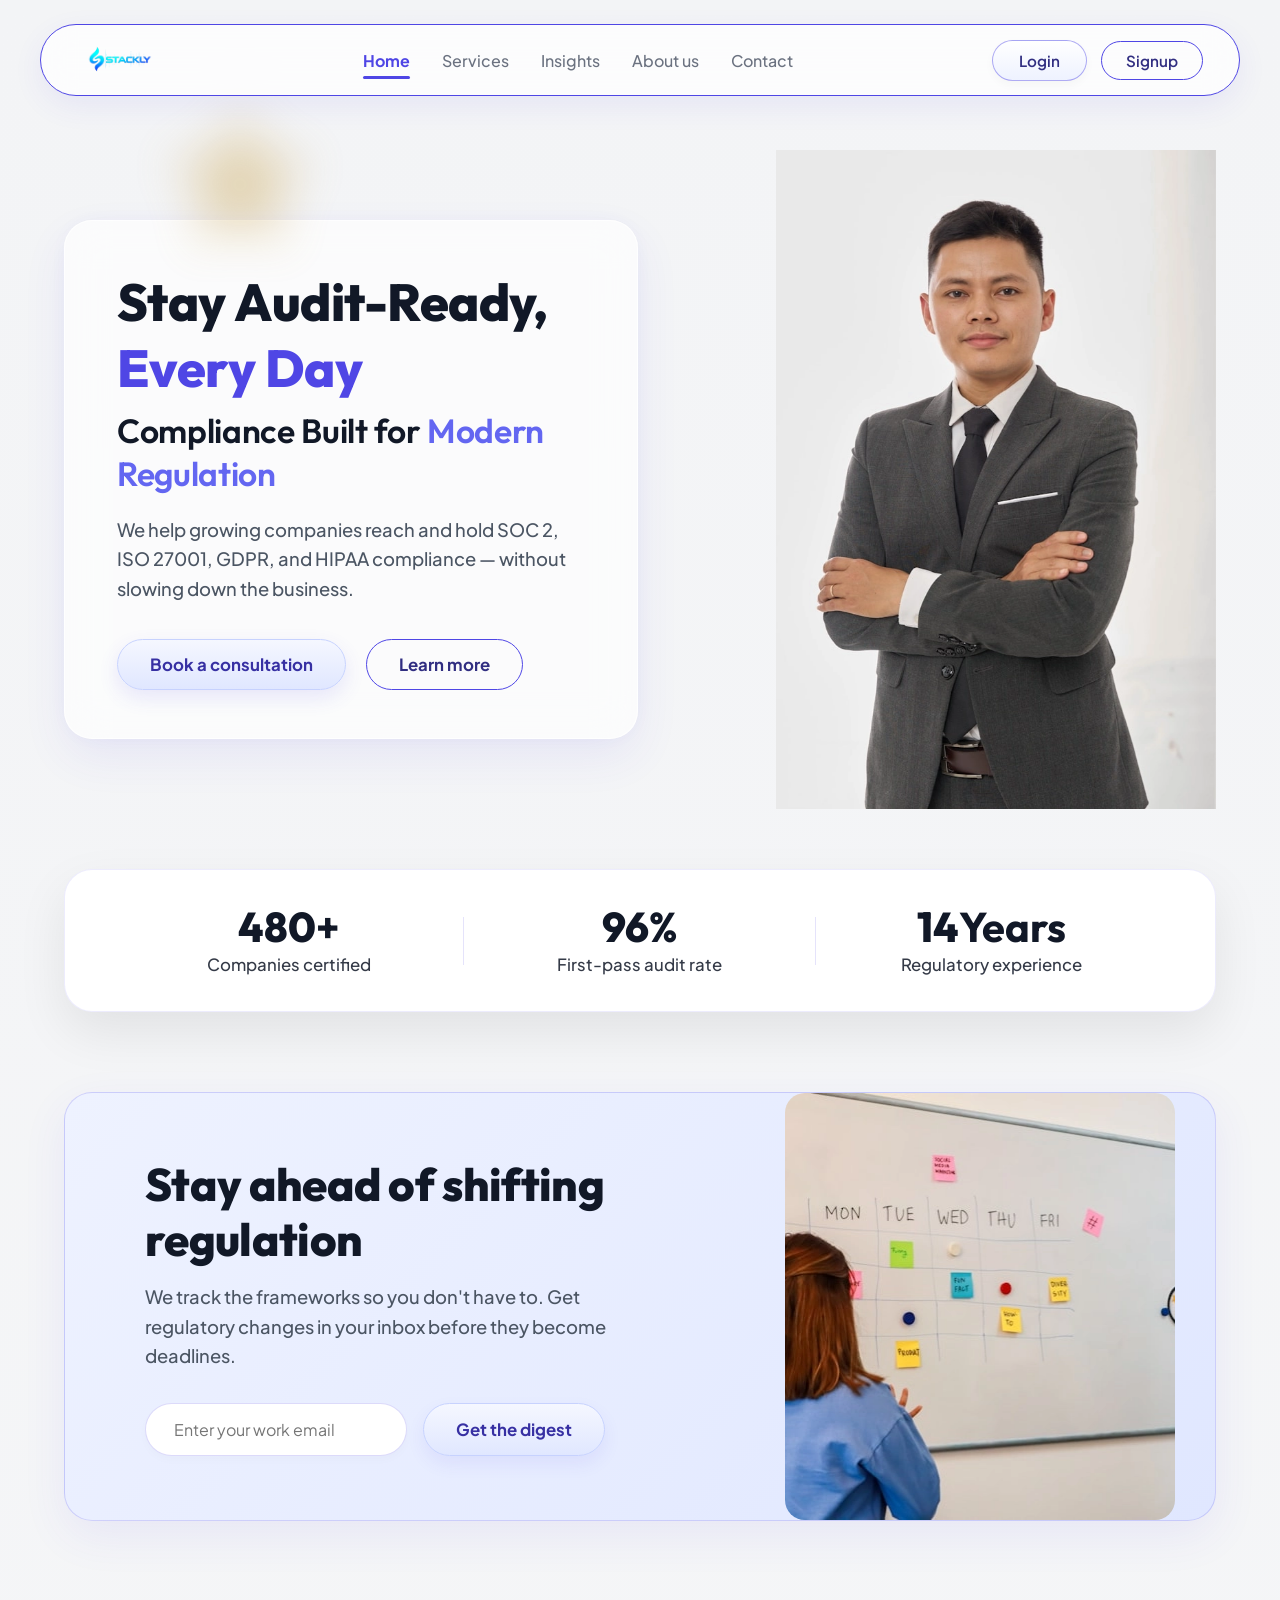
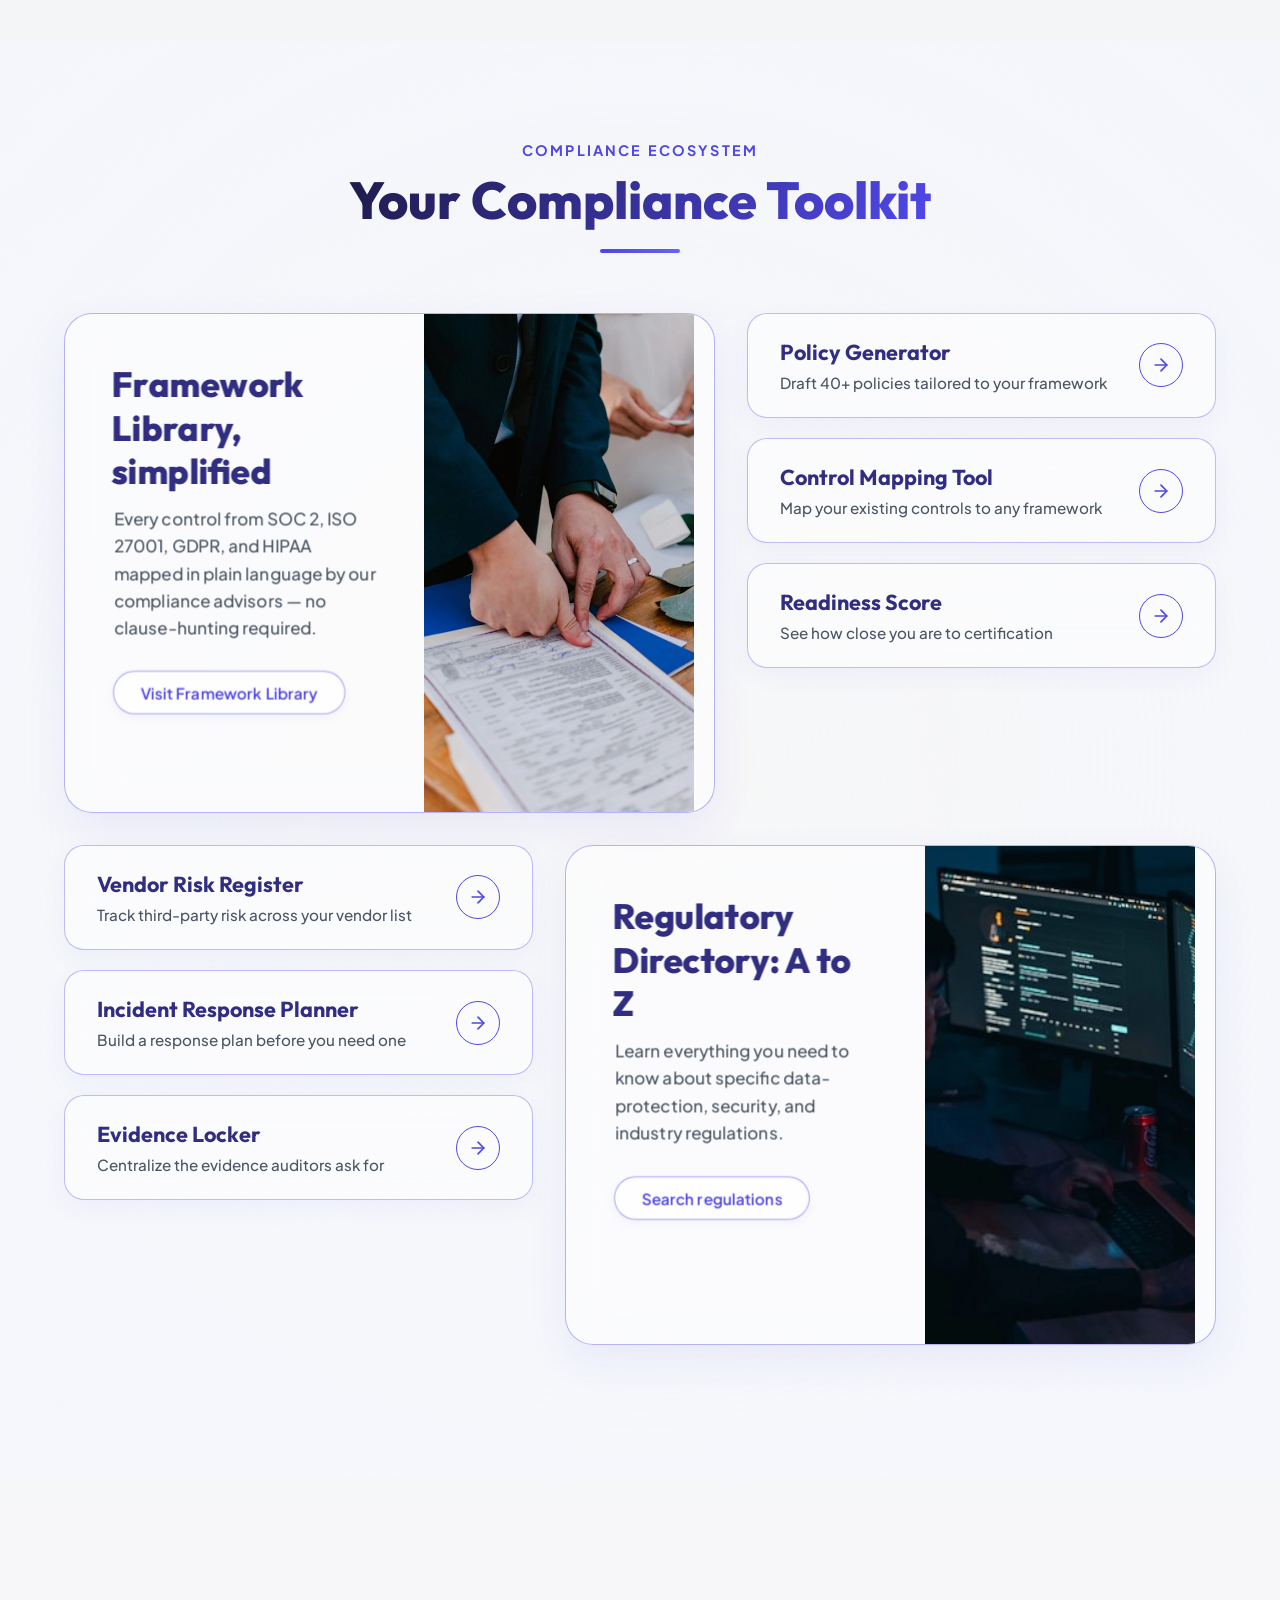
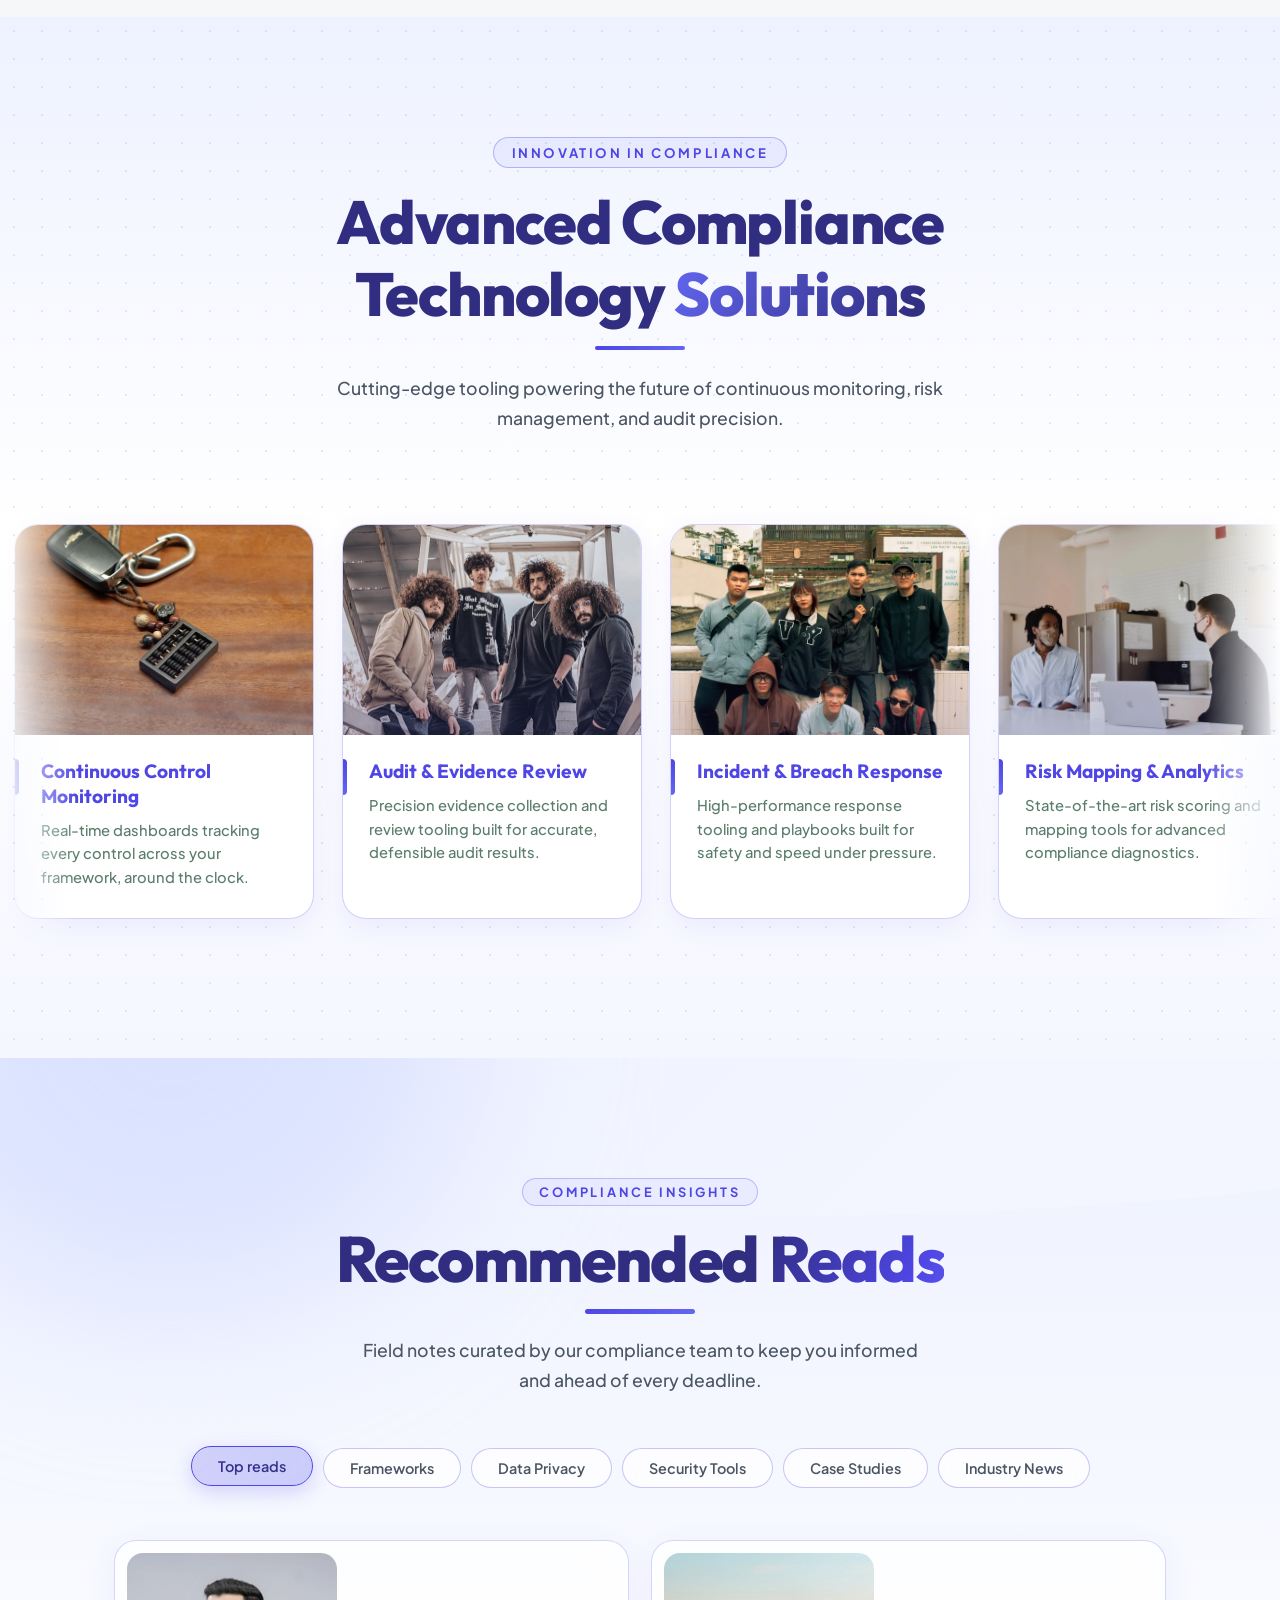
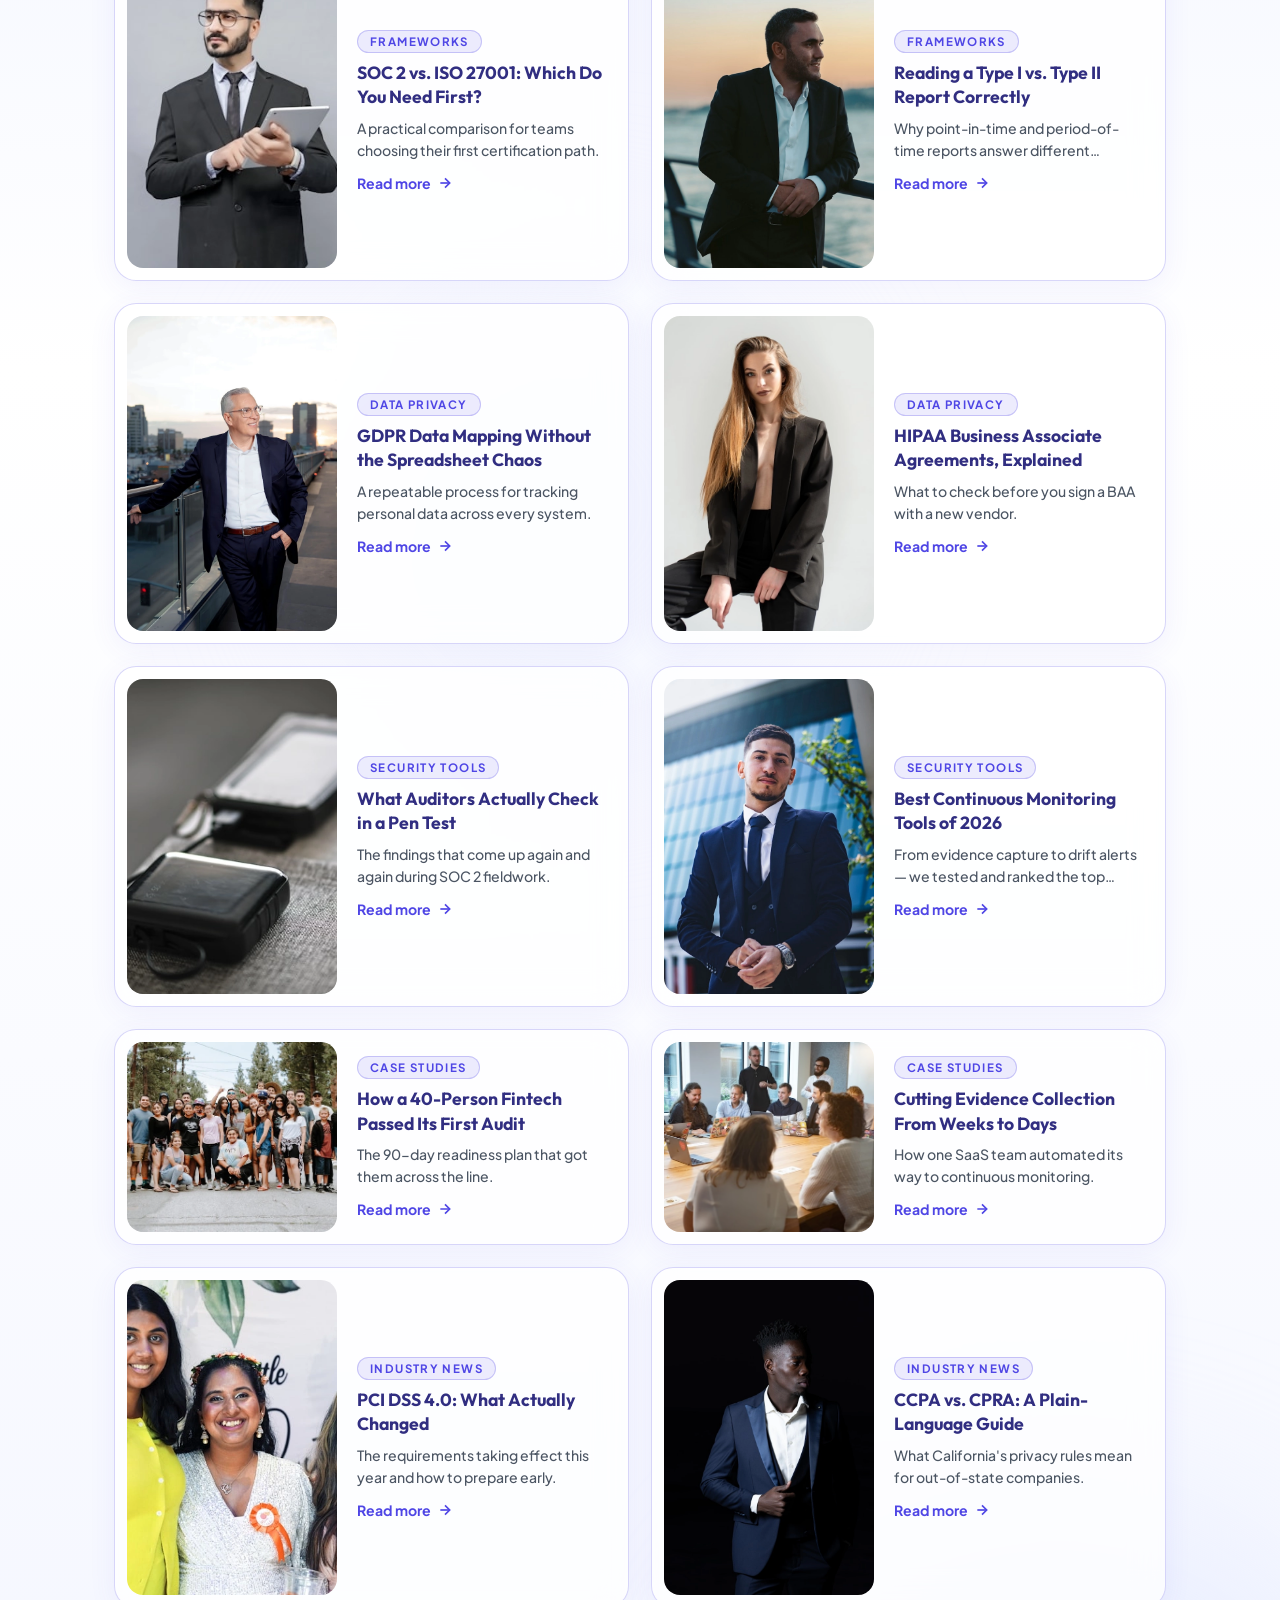
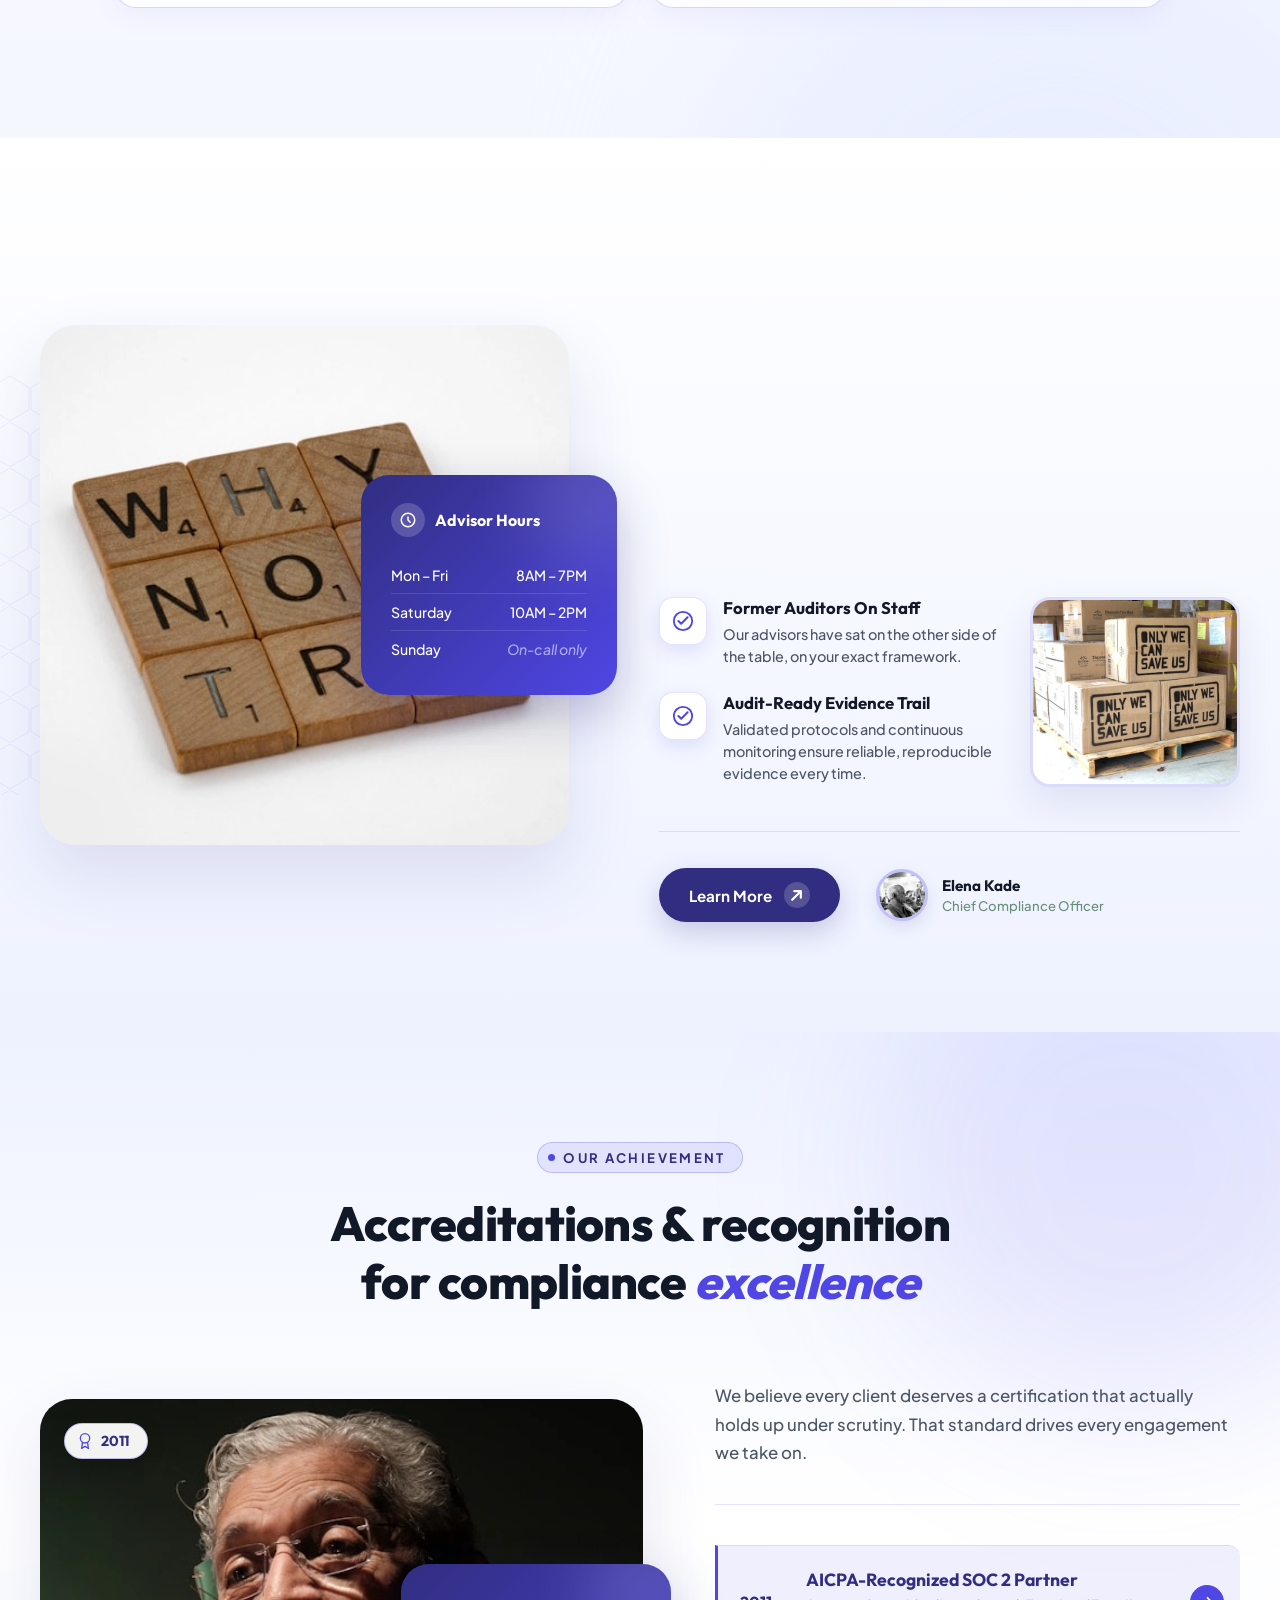
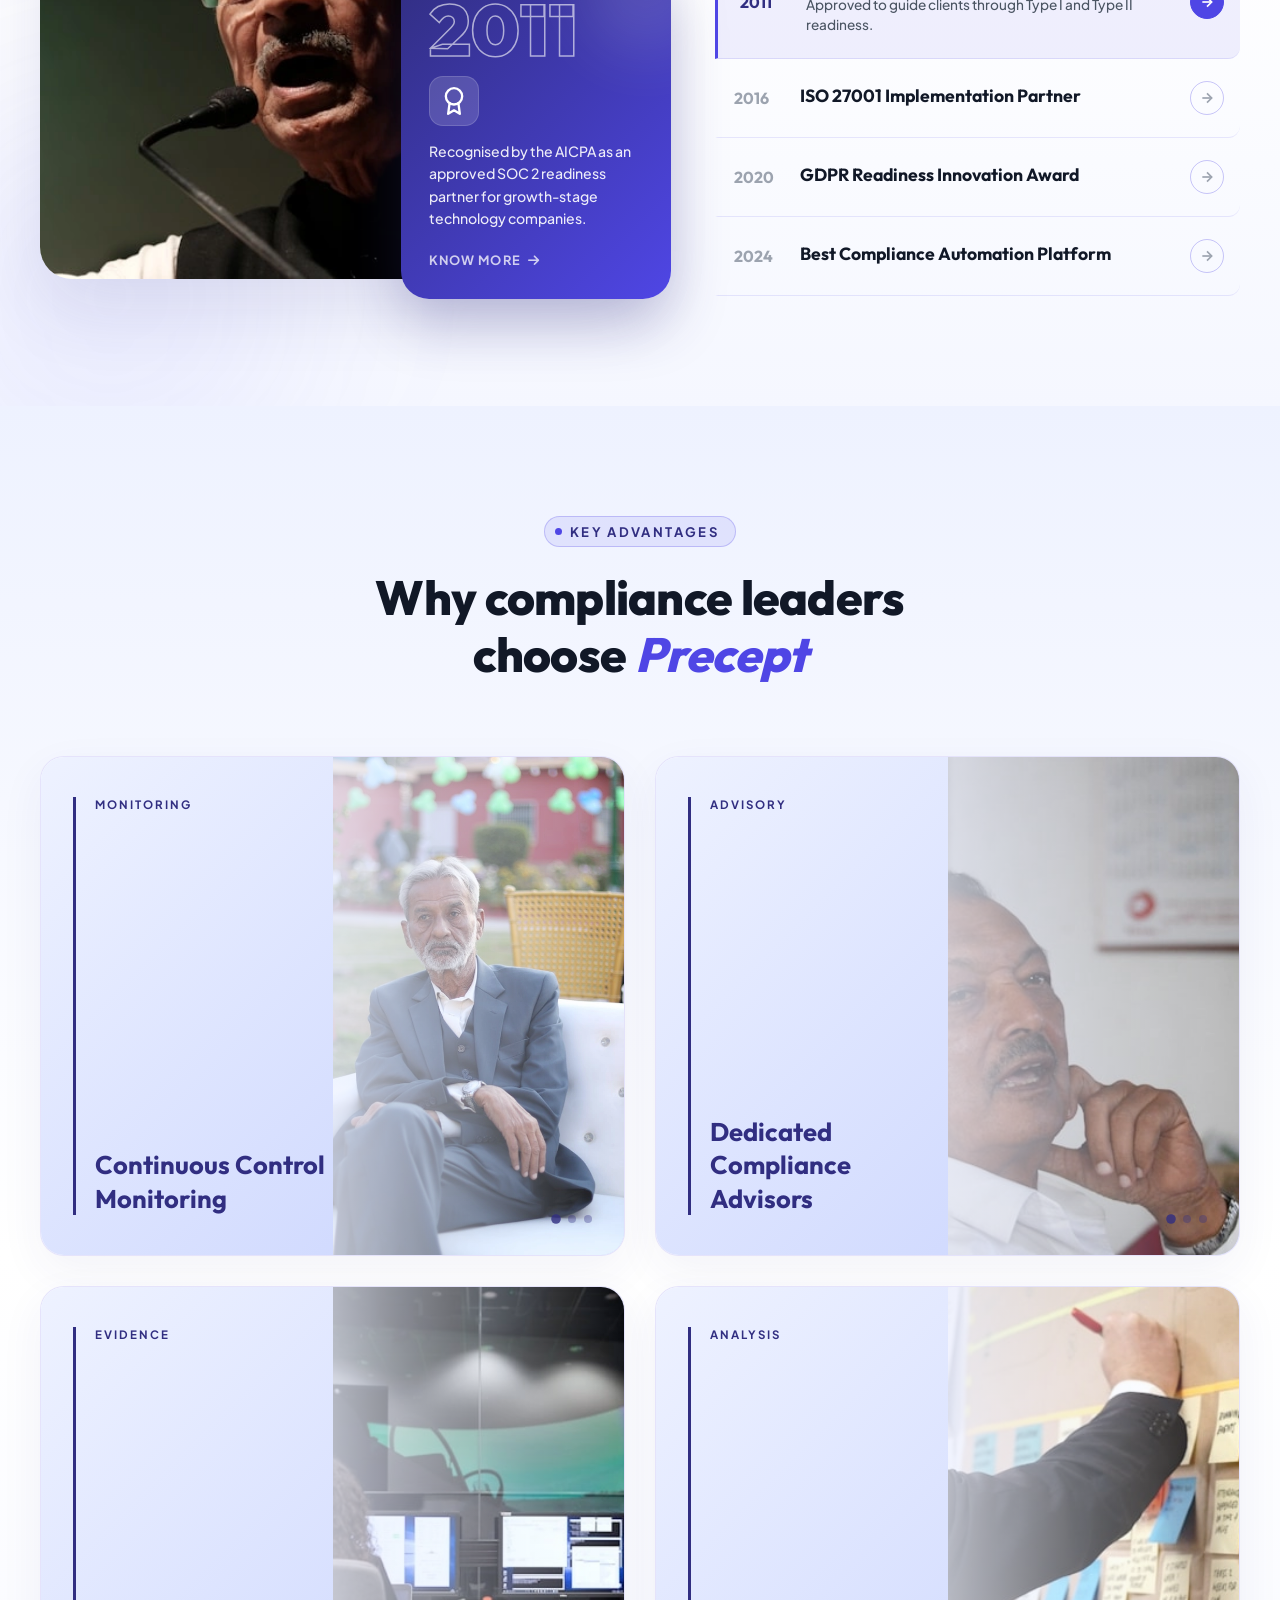
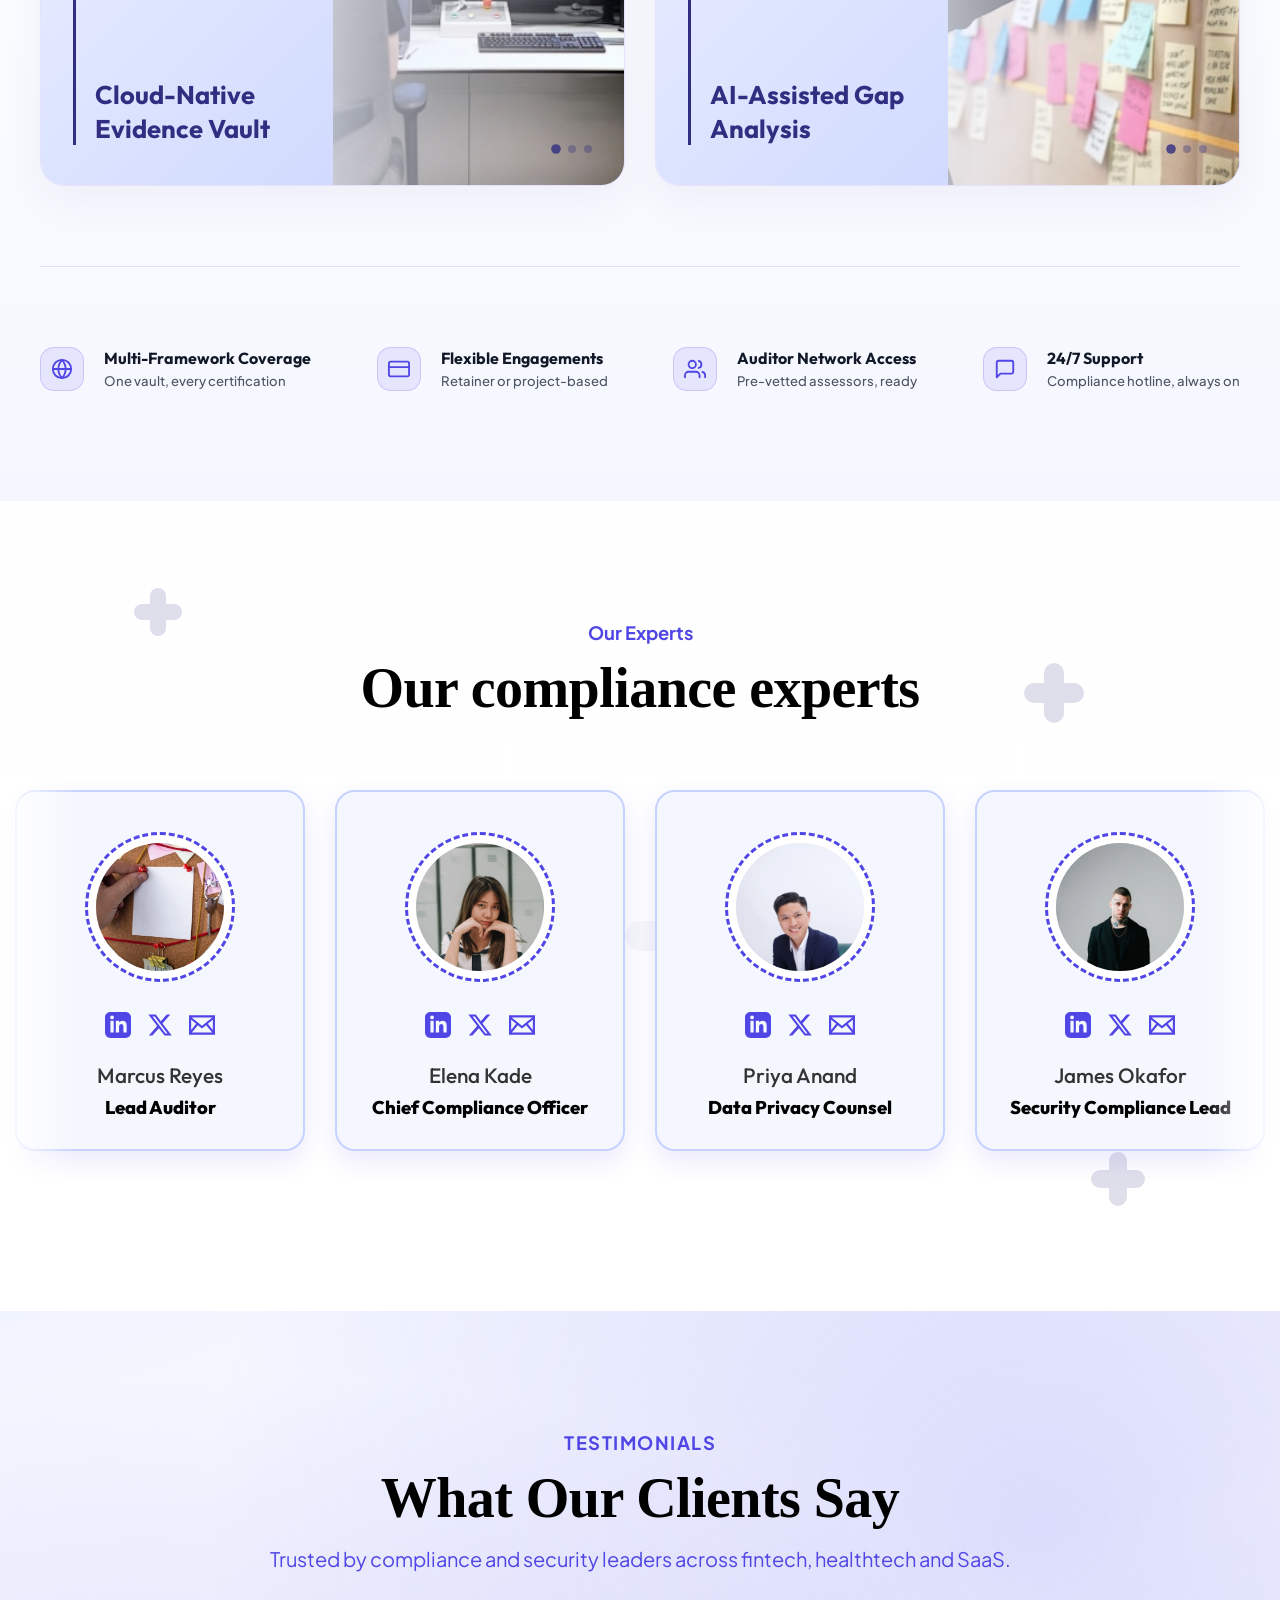
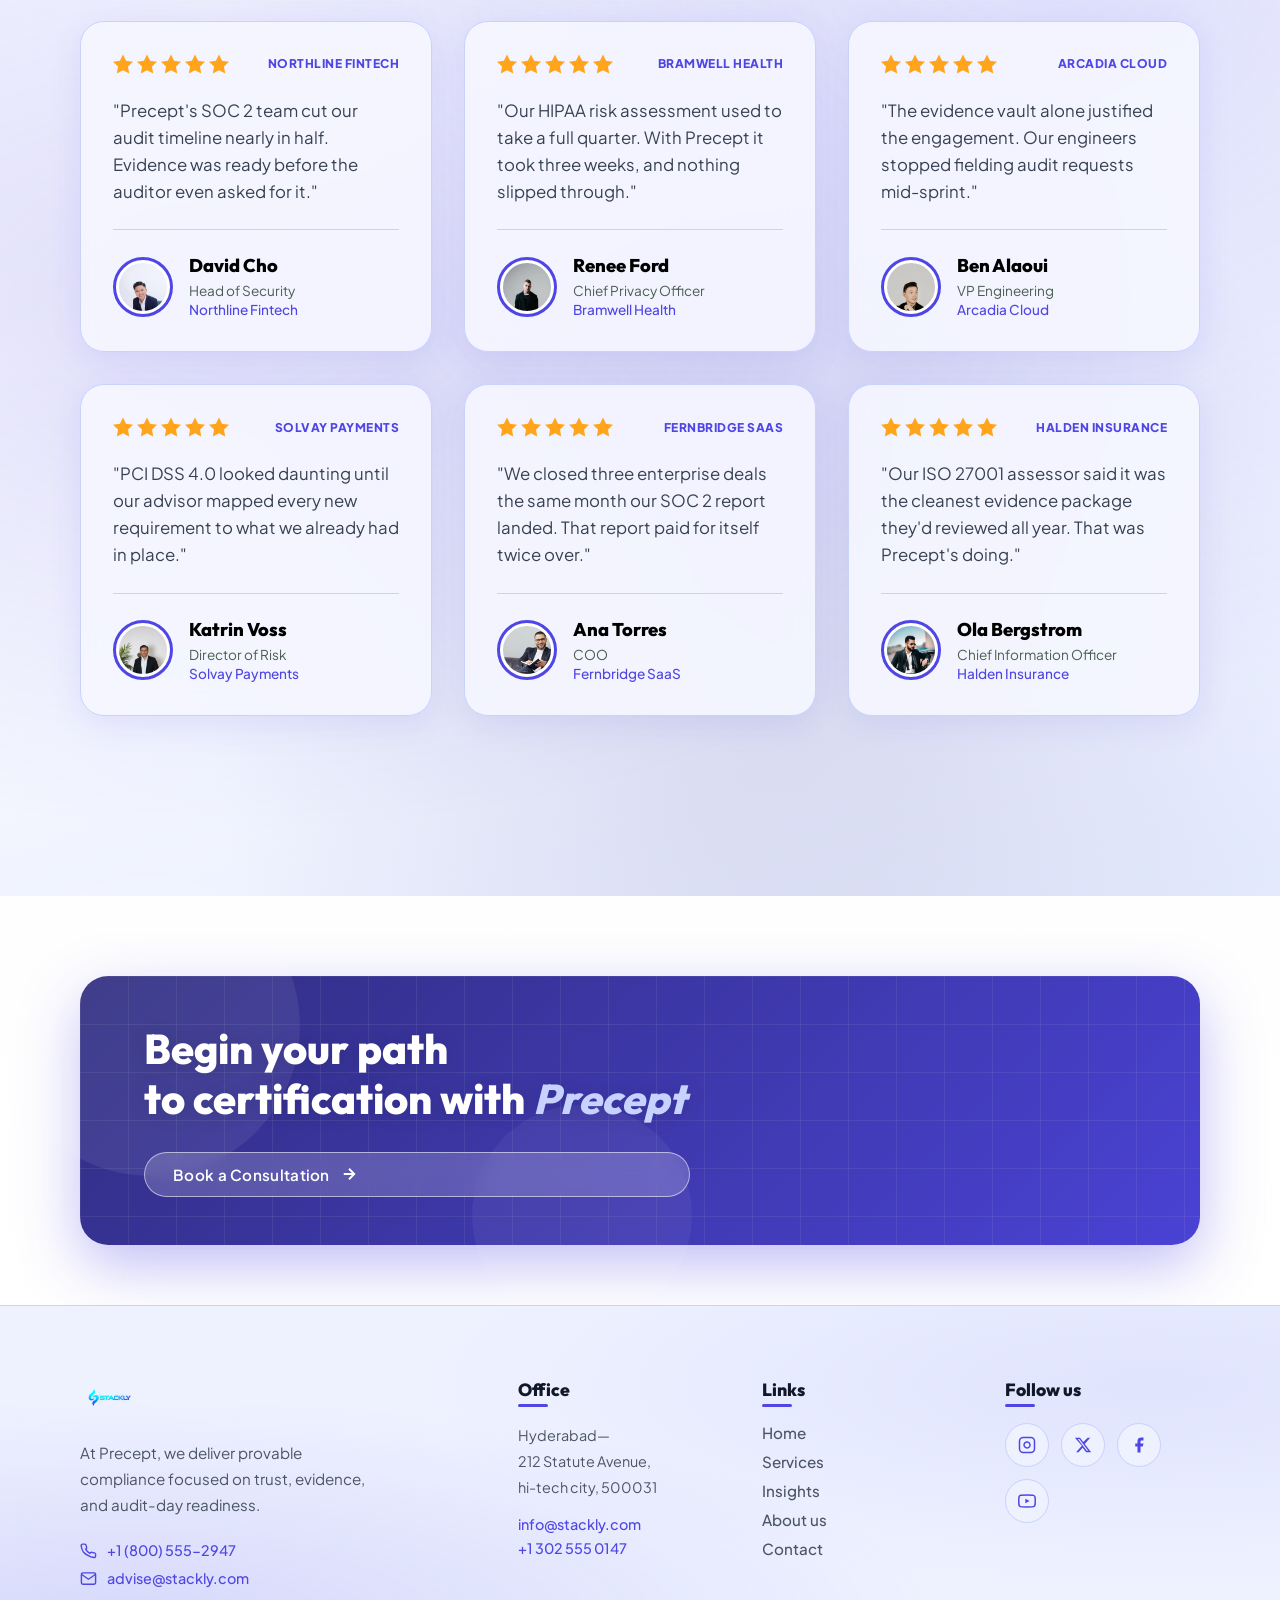
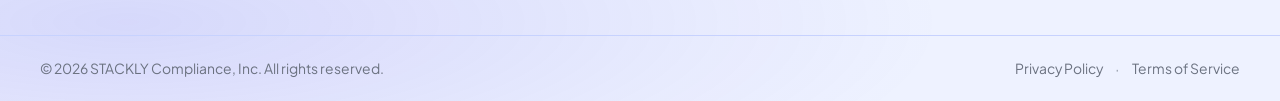
==== html/index.html @ 0aacb175 "intial commit" ====
<!DOCTYPE html>
<html lang="en">
<head>
    <meta charset="UTF-8">
    <meta name="viewport" content="width=device-width, initial-scale=1.0">
    <title>Compliance services landing page - STACKLY</title>
    <meta name="description" content="Helping growing companies reach and hold SOC 2, ISO 27001, GDPR and HIPAA compliance. Your Compliance, Our Priority.">
    <!-- Google Fonts: Plus Jakarta Sans & Outfit -->
    <link rel="preconnect" href="https://fonts.googleapis.com">
    <link rel="preconnect" href="https://fonts.gstatic.com" crossorigin>
    <link href="https://fonts.googleapis.com/css2?family=Outfit:wght@300;400;500;600;700;800&family=Plus+Jakarta+Sans:wght@300;400;500;600;700;800&display=swap" rel="stylesheet">
    <link rel="stylesheet" href="https://cdnjs.cloudflare.com/ajax/libs/font-awesome/6.4.0/css/all.min.css">
    <link rel="stylesheet" href="../css/styles.css?v=2">
    <link rel="stylesheet" href="../css/loading.css">
</head>
<body>

    <!-- Scroll Progress Indicator Bar -->
    <div class="scroll-progress-container">
        <div class="scroll-progress-bar" id="page-scroll-indicator"></div>
    </div>

    <!-- Main Outer Wrapper -->
    <div class="site-wrapper" id="page-wrapper-container">
        
        <!-- Full-Bleed Hero Background Image (Exact design asset from screenshot) -->
        <div class="hero-background-image" id="hero-bg-img" data-parallax-speed="0.015" aria-hidden="true"></div>

        <!-- Floating Pill-Shaped Navbar Header -->
        <header class="navbar-wrapper reveal-fade">
            <div class="navbar-pill" id="navbar-pill-element">
                <a href="#" class="navbar-brand" id="stackly-logo-home">
                    <!-- Brand Logo Image -->
                    <img src="../assets/stck2.webp" alt="Precept Compliance Logo" class="brand-logo-img">
                </a>
                
                <nav class="navbar-links" id="main-nav-links">
                    <a href="#home" class="nav-item active" id="nav-item-home">Home</a>
                    <a href="service.html" class="nav-item" id="nav-item-services">Services</a>
                    <a href="insights.html" class="nav-item" id="nav-item-blog">Insights</a>
                    <a href="about.html" class="nav-item" id="nav-item-about">About us</a>
                    <a href="contact.html" class="nav-item" id="nav-item-contact">Contact</a>
                    <!-- Mobile Nav Actions -->
                    <div class="mobile-nav-actions">
                        <a href="login.html" class="btn-login">Login</a>
                        <a href="signup.html" class="btn-signup">Signup</a>
                    </div>
                </nav>

                <div class="navbar-actions">
                    <a href="login.html" class="btn-login" id="btn-navbar-login">Login</a>
                    <a href="signup.html" class="btn-signup" id="btn-navbar-signup">Signup</a>
                    
                    <button class="menu-hamburger" id="nav-menu-hamburger" aria-label="Toggle Navigation Menu" aria-expanded="false">
                        <span class="bar"></span>
                        <span class="bar"></span>
                        <span class="bar"></span>
                    </button>
                </div>
            </div>
        </header>

        <!-- Hero Section -->
        <section class="hero-container" id="hero-section-trigger">
            <!-- Blurry Glowing Seal behind the text card -->
            <div class="glowing-heart-behind-card" id="heart-glow-bg" data-parallax-speed="0.015">
                <svg viewBox="0 0 100 100" fill="#C9A24B" xmlns="http://www.w3.org/2000/svg">
                    <path d="M50 8 L58 27 79 30 63 44 68 65 50 54 32 65 37 44 21 30 42 27 Z" />
                </svg>
            </div>
            
            <div class="hero-layout" id="hero-layout-3d-frame">
                
                <!-- Hero Left: Content Card -->
                <div class="hero-card-column">
                    <div class="hero-text-card reveal-slide-up" id="hero-card-element">
                        <h1 class="reveal-text delay-1" id="anim-headline">Stay Audit-Ready, <span class="text-green">Every Day</span></h1>
                        <h2 class="reveal-text delay-2" id="anim-subheadline">Compliance Built for <span class="text-green-light">Modern Regulation</span></h2>
                        <p class="reveal-text delay-3" id="anim-description">We help growing companies reach and hold SOC 2, ISO 27001, GDPR, and HIPAA compliance — without slowing down the business.</p>
                        
                        <div class="hero-button-group reveal-text delay-4" id="anim-buttons">
                            <a href="404.html" class="btn-book" id="btn-hero-appointment">Book a consultation</a>
                            <a href="404.html" class="btn-learn" id="btn-hero-learn">Learn more</a>
                        </div>
                    </div>
                </div>

                <!-- Hero Right: Advisor Image -->
                <div class="hero-image-column">
                    <div class="doctor-image-wrapper reveal-image-right" id="doctor-img-container">
                        <img src="../assets/cc1.webp" alt="Confident compliance advisor in a suit with arms crossed" class="doctor-img" id="interactive-doctor-img">
                    </div>
                </div>

            </div>
        </section>

        <!-- Statistics Section (Located Below Hero) -->
        <section class="stats-section-container">
            <div class="stats-card-wide reveal-scroll-up" id="statistics-card-bar">
                <div class="stat-column">
                    <div class="stat-number-wrapper">
                        <span class="stat-number" data-target="480">0</span><span class="stat-suffix">+</span>
                    </div>
                    <p class="stat-label">Companies certified</p>
                </div>
                
                <div class="stat-column">
                    <div class="stat-number-wrapper">
                        <span class="stat-number" data-target="96">0</span><span class="stat-suffix">%</span>
                    </div>
                    <p class="stat-label">First-pass audit rate</p>
                </div>
                
                <div class="stat-column">
                    <div class="stat-number-wrapper">
                        <span class="stat-number" data-target="14">0</span><span class="stat-suffix"> Years</span>
                    </div>
                    <p class="stat-label">Regulatory experience</p>
                </div>
            </div>
        </section>

        <!-- Regulatory Digest Section -->
        <section class="wellness-section-container">
            <div class="wellness-card reveal-scroll-up" id="wellness-card-bar">
                <div class="wellness-content">
                    <h2 class="wellness-title reveal-text delay-1" id="wellness-title-text">Stay ahead of shifting regulation</h2>
                    <p class="wellness-desc reveal-text delay-2" id="wellness-desc-text">We track the frameworks so you don't have to. Get regulatory changes in your inbox before they become deadlines.</p>
                    
                    <form class="wellness-form reveal-text delay-3" id="wellness-email-form" action="404.html">
                        <input type="email" class="wellness-input" placeholder="Enter your work email" required id="wellness-email-input">
                        <button type="submit" class="btn-join" id="btn-wellness-join">Get the digest</button>
                    </form>
                </div>
                
                <div class="wellness-image-container">
                    <img src="../assets/cc2.webp" alt="Compliance advisor presenting audit findings on a whiteboard" class="nurse-img" id="interactive-nurse-img">
                </div>
            </div>
        </section>

        <!-- Compliance Toolkit Section -->
        <section class="tools-section-container" id="tools-section-trigger">
            
            <!-- Floating Background Image with parallax drift (Full Bleed) -->
            <div class="tools-bg-image-wrapper" id="tools-bg-img" data-parallax-speed="0.012" aria-hidden="true"></div>
            
            <!-- Inner Centered Content Wrapper -->
            <div class="tools-inner-content">
                <!-- Animated Gradient Heading -->
                <div class="section-header reveal-scroll-up">
                    <span class="section-tagline">COMPLIANCE ECOSYSTEM</span>
                    <h2 class="animated-gradient-heading">Your Compliance Toolkit</h2>
                    <div class="heading-line-decor"></div>
                </div>

                <!-- Row 1: Framework Library (Large) & Policy/Mapping/Readiness Stack (Small) -->
                <div class="tools-row row-1">
                    <!-- Large Card: Framework Library -->
                    <div class="tool-card-large reveal-right-to-left delay-1" id="food-tool-card">
                        <div class="tool-card-content">
                            <h3 class="tool-card-title">Framework Library, simplified</h3>
                            <p class="tool-card-desc">Every control from SOC 2, ISO 27001, GDPR, and HIPAA mapped in plain language by our compliance advisors — no clause-hunting required.</p>
                            <a href="404.html" class="btn-tool-visit">Visit Framework Library</a>
                        </div>
                        <div class="tool-card-image-wrap">
                            <img src="../assets/cc3.webp" alt="Signing a compliance framework agreement" class="tool-large-img">
                        </div>
                    </div>

                    <!-- Right Stack: 3 Small Cards -->
                    <div class="tool-card-stack reveal-right-to-left delay-2">
                        <!-- Card 1 -->
                        <div class="tool-card-small">
                            <div class="tool-small-text">
                                <h4 class="tool-small-title">Policy Generator</h4>
                                <p class="tool-small-desc">Draft 40+ policies tailored to your framework</p>
                            </div>
                            <a href="404.html" class="tool-small-arrow" aria-label="Go to Policy Generator">
                                <svg viewBox="0 0 24 24" fill="none" stroke="currentColor" stroke-width="2" stroke-linecap="round" stroke-linejoin="round">
                                    <line x1="5" y1="12" x2="19" y2="12"></line>
                                    <polyline points="12 5 19 12 12 19"></polyline>
                                </svg>
                            </a>
                        </div>

                        <!-- Card 2 -->
                        <div class="tool-card-small">
                            <div class="tool-small-text">
                                <h4 class="tool-small-title">Control Mapping Tool</h4>
                                <p class="tool-small-desc">Map your existing controls to any framework</p>
                            </div>
                            <a href="404.html" class="tool-small-arrow" aria-label="Go to Control Mapping Tool">
                                <svg viewBox="0 0 24 24" fill="none" stroke="currentColor" stroke-width="2" stroke-linecap="round" stroke-linejoin="round">
                                    <line x1="5" y1="12" x2="19" y2="12"></line>
                                    <polyline points="12 5 19 12 12 19"></polyline>
                                </svg>
                            </a>
                        </div>

                        <!-- Card 3 -->
                        <div class="tool-card-small">
                            <div class="tool-small-text">
                                <h4 class="tool-small-title">Readiness Score</h4>
                                <p class="tool-small-desc">See how close you are to certification</p>
                            </div>
                            <a href="404.html" class="tool-small-arrow" aria-label="Go to Readiness Score">
                                <svg viewBox="0 0 24 24" fill="none" stroke="currentColor" stroke-width="2" stroke-linecap="round" stroke-linejoin="round">
                                    <line x1="5" y1="12" x2="19" y2="12"></line>
                                    <polyline points="12 5 19 12 12 19"></polyline>
                                </svg>
                            </a>
                        </div>
                    </div>
                </div>

                <!-- Row 2: Vendor Risk/Incident/Evidence Stack (Small) & Regulatory Directory (Large) -->
                <div class="tools-row row-2">
                    <!-- Left Stack: 3 Small Cards -->
                    <div class="tool-card-stack reveal-right-to-left delay-3">
                        <!-- Card 1 -->
                        <div class="tool-card-small">
                            <div class="tool-small-text">
                                <h4 class="tool-small-title">Vendor Risk Register</h4>
                                <p class="tool-small-desc">Track third-party risk across your vendor list</p>
                            </div>
                            <a href="404.html" class="tool-small-arrow" aria-label="Go to Vendor Risk Register">
                                <svg viewBox="0 0 24 24" fill="none" stroke="currentColor" stroke-width="2" stroke-linecap="round" stroke-linejoin="round">
                                    <line x1="5" y1="12" x2="19" y2="12"></line>
                                    <polyline points="12 5 19 12 12 19"></polyline>
                                </svg>
                            </a>
                        </div>

                        <!-- Card 2 -->
                        <div class="tool-card-small">
                            <div class="tool-small-text">
                                <h4 class="tool-small-title">Incident Response Planner</h4>
                                <p class="tool-small-desc">Build a response plan before you need one</p>
                            </div>
                            <a href="404.html" class="tool-small-arrow" aria-label="Go to Incident Response Planner">
                                <svg viewBox="0 0 24 24" fill="none" stroke="currentColor" stroke-width="2" stroke-linecap="round" stroke-linejoin="round">
                                    <line x1="5" y1="12" x2="19" y2="12"></line>
                                    <polyline points="12 5 19 12 12 19"></polyline>
                                </svg>
                            </a>
                        </div>

                        <!-- Card 3 -->
                        <div class="tool-card-small">
                            <div class="tool-small-text">
                                <h4 class="tool-small-title">Evidence Locker</h4>
                                <p class="tool-small-desc">Centralize the evidence auditors ask for</p>
                            </div>
                            <a href="404.html" class="tool-small-arrow" aria-label="Go to Evidence Locker">
                                <svg viewBox="0 0 24 24" fill="none" stroke="currentColor" stroke-width="2" stroke-linecap="round" stroke-linejoin="round">
                                    <line x1="5" y1="12" x2="19" y2="12"></line>
                                    <polyline points="12 5 19 12 12 19"></polyline>
                                </svg>
                            </a>
                        </div>
                    </div>

                    <!-- Large Card: Regulatory Directory -->
                    <div class="tool-card-large reveal-right-to-left delay-4" id="drug-tool-card">
                        <div class="tool-card-content">
                            <h3 class="tool-card-title">Regulatory Directory: A to Z</h3>
                            <p class="tool-card-desc">Learn everything you need to know about specific data-protection, security, and industry regulations.</p>
                            <a href="404.html" class="btn-tool-visit">Search regulations</a>
                        </div>
                        <div class="tool-card-image-wrap">
                            <img src="../assets/cc4.webp" alt="Security and compliance monitoring dashboard" class="tool-large-img">
                        </div>
                    </div>
                </div>
            </div>

        </section>

        <!-- ===== Compliance Technology Solutions Section (Auto-Scrolling Carousel) ===== -->
        <section class="devices-section" id="devices-section-trigger">

            <!-- Section Header -->
            <div class="devices-header reveal-scroll-up">
                <span class="devices-tagline">INNOVATION IN COMPLIANCE</span>

                <!-- Animated Split Heading -->
                <h2 class="devices-heading">
                    <span class="devices-heading-line1">Advanced Compliance</span>
                    <span class="devices-heading-line2">Technology <span class="devices-heading-accent">Solutions</span></span>
                </h2>
                <div class="devices-heading-bar"></div>
                <p class="devices-subtext">Cutting-edge tooling powering the future of continuous monitoring, risk management, and audit precision.</p>
            </div>

            <!-- Infinite Auto-Scroll Track Wrapper -->
            <div class="devices-carousel-wrapper" id="devices-carousel-wrapper">
                <div class="devices-track" id="devices-track">

                    <!-- ===== Card Set 1 (original) ===== -->
                    <div class="device-card">
                        <div class="device-card-img-wrap">
                            <img src="../assets/cc5.webp" alt="Continuous Control Monitoring" class="device-card-img">
                            <div class="device-card-img-overlay"></div>
                        </div>
                        <div class="device-card-body">
                            <h3 class="device-card-title">Continuous Control Monitoring</h3>
                            <p class="device-card-desc">Real-time dashboards tracking every control across your framework, around the clock.</p>
                        </div>
                    </div>

                    <div class="device-card">
                        <div class="device-card-img-wrap">
                            <img src="../assets/cc6.webp" alt="Audit Evidence Review" class="device-card-img">
                            <div class="device-card-img-overlay"></div>
                        </div>
                        <div class="device-card-body">
                            <h3 class="device-card-title">Audit &amp; Evidence Review</h3>
                            <p class="device-card-desc">Precision evidence collection and review tooling built for accurate, defensible audit results.</p>
                        </div>
                    </div>

                    <div class="device-card">
                        <div class="device-card-img-wrap">
                            <img src="../assets/cc7.webp" alt="Incident Response War Room" class="device-card-img">
                            <div class="device-card-img-overlay"></div>
                        </div>
                        <div class="device-card-body">
                            <h3 class="device-card-title">Incident &amp; Breach Response</h3>
                            <p class="device-card-desc">High-performance response tooling and playbooks built for safety and speed under pressure.</p>
                        </div>
                    </div>

                    <div class="device-card">
                        <div class="device-card-img-wrap">
                            <img src="../assets/cc8.webp" alt="Risk Mapping and Analytics" class="device-card-img">
                            <div class="device-card-img-overlay"></div>
                        </div>
                        <div class="device-card-body">
                            <h3 class="device-card-title">Risk Mapping &amp; Analytics</h3>
                            <p class="device-card-desc">State-of-the-art risk scoring and mapping tools for advanced compliance diagnostics.</p>
                        </div>
                    </div>

                    <div class="device-card">
                        <div class="device-card-img-wrap">
                            <img src="../assets/cc9.webp" alt="Policy Automation Technology" class="device-card-img">
                            <div class="device-card-img-overlay"></div>
                        </div>
                        <div class="device-card-body">
                            <h3 class="device-card-title">Policy Automation</h3>
                            <p class="device-card-desc">Smart policy generation and review systems designed to accelerate readiness.</p>
                        </div>
                    </div>

                    <div class="device-card">
                        <div class="device-card-img-wrap">
                            <img src="../assets/cc10.webp" alt="Advanced Evidence Solutions" class="device-card-img">
                            <div class="device-card-img-overlay"></div>
                        </div>
                        <div class="device-card-body">
                            <h3 class="device-card-title">Advanced Evidence Solutions</h3>
                            <p class="device-card-desc">Automated evidence collection systems for efficient audit prep and vendor reviews.</p>
                        </div>
                    </div>

                    <div class="device-card">
                        <div class="device-card-img-wrap">
                            <img src="../assets/cc11.webp" alt="Vendor Risk Response Systems" class="device-card-img">
                            <div class="device-card-img-overlay"></div>
                        </div>
                        <div class="device-card-body">
                            <h3 class="device-card-title">Vendor Risk Systems</h3>
                            <p class="device-card-desc">Mission-critical third-party risk tooling engineered for rapid, reliable review.</p>
                        </div>
                    </div>

                    <div class="device-card">
                        <div class="device-card-img-wrap">
                            <img src="../assets/cc12.webp" alt="Precision Compliance Technology" class="device-card-img">
                            <div class="device-card-img-overlay"></div>
                        </div>
                        <div class="device-card-body">
                            <h3 class="device-card-title">Precision Compliance Tech</h3>
                            <p class="device-card-desc">AI-powered compliance devices for personalized readiness planning and outcomes.</p>
                        </div>
                    </div>

                    <!-- ===== Card Set 2 (duplicate for seamless infinite loop) ===== -->
                    <div class="device-card" aria-hidden="true">
                        <div class="device-card-img-wrap">
                            <img src="../assets/cc13.webp" alt="Continuous Control Monitoring" class="device-card-img">
                            <div class="device-card-img-overlay"></div>
                        </div>
                        <div class="device-card-body">
                            <h3 class="device-card-title">Continuous Control Monitoring</h3>
                            <p class="device-card-desc">Real-time dashboards tracking every control across your framework, around the clock.</p>
                        </div>
                    </div>

                    <div class="device-card" aria-hidden="true">
                        <div class="device-card-img-wrap">
                            <img src="../assets/cc14.webp" alt="Audit Evidence Review" class="device-card-img">
                            <div class="device-card-img-overlay"></div>
                        </div>
                        <div class="device-card-body">
                            <h3 class="device-card-title">Audit &amp; Evidence Review</h3>
                            <p class="device-card-desc">Precision evidence collection and review tooling built for accurate, defensible audit results.</p>
                        </div>
                    </div>

                    <div class="device-card" aria-hidden="true">
                        <div class="device-card-img-wrap">
                            <img src="../assets/cc15.webp" alt="Incident Response War Room" class="device-card-img">
                            <div class="device-card-img-overlay"></div>
                        </div>
                        <div class="device-card-body">
                            <h3 class="device-card-title">Incident &amp; Breach Response</h3>
                            <p class="device-card-desc">High-performance response tooling and playbooks built for safety and speed under pressure.</p>
                        </div>
                    </div>

                    <div class="device-card" aria-hidden="true">
                        <div class="device-card-img-wrap">
                            <img src="../assets/cc16.webp" alt="Risk Mapping and Analytics" class="device-card-img">
                            <div class="device-card-img-overlay"></div>
                        </div>
                        <div class="device-card-body">
                            <h3 class="device-card-title">Risk Mapping &amp; Analytics</h3>
                            <p class="device-card-desc">State-of-the-art risk scoring and mapping tools for advanced compliance diagnostics.</p>
                        </div>
                    </div>

                    <div class="device-card" aria-hidden="true">
                        <div class="device-card-img-wrap">
                            <img src="../assets/cc17.webp" alt="Policy Automation Technology" class="device-card-img">
                            <div class="device-card-img-overlay"></div>
                        </div>
                        <div class="device-card-body">
                            <h3 class="device-card-title">Policy Automation</h3>
                            <p class="device-card-desc">Smart policy generation and review systems designed to accelerate readiness.</p>
                        </div>
                    </div>

                    <div class="device-card" aria-hidden="true">
                        <div class="device-card-img-wrap">
                            <img src="../assets/cc18.webp" alt="Advanced Evidence Solutions" class="device-card-img">
                            <div class="device-card-img-overlay"></div>
                        </div>
                        <div class="device-card-body">
                            <h3 class="device-card-title">Advanced Evidence Solutions</h3>
                            <p class="device-card-desc">Automated evidence collection systems for efficient audit prep and vendor reviews.</p>
                        </div>
                    </div>

                    <div class="device-card" aria-hidden="true">
                        <div class="device-card-img-wrap">
                            <img src="../assets/cc19.webp" alt="Vendor Risk Response Systems" class="device-card-img">
                            <div class="device-card-img-overlay"></div>
                        </div>
                        <div class="device-card-body">
                            <h3 class="device-card-title">Vendor Risk Systems</h3>
                            <p class="device-card-desc">Mission-critical third-party risk tooling engineered for rapid, reliable review.</p>
                        </div>
                    </div>

                    <div class="device-card" aria-hidden="true">
                        <div class="device-card-img-wrap">
                            <img src="../assets/cc20.webp" alt="Precision Compliance Technology" class="device-card-img">
                            <div class="device-card-img-overlay"></div>
                        </div>
                        <div class="device-card-body">
                            <h3 class="device-card-title">Precision Compliance Tech</h3>
                            <p class="device-card-desc">AI-powered compliance devices for personalized readiness planning and outcomes.</p>
                        </div>
                    </div>

                </div><!-- end .devices-track -->
            </div><!-- end .devices-carousel-wrapper -->

        </section>

        <!-- ===== Recommended Reads Section ===== -->
        <section class="reads-section" id="reads-section-trigger">

            <!-- Animated Background Blobs -->
            <div class="reads-animated-bg">
                <div class="reads-blob reads-blob-1"></div>
                <div class="reads-blob reads-blob-2"></div>
                <div class="reads-blob reads-blob-3"></div>
            </div>

            <!-- Section Header -->
            <div class="reads-header reveal-scroll-up" id="reads-header">
                <span class="reads-tagline">COMPLIANCE INSIGHTS</span>
                <h2 class="reads-heading">
                    <span class="reads-word reads-word-1">Recommended</span>
                    <span class="reads-word reads-word-2"> <span class="reads-word-accent">Reads</span></span>
                </h2>
                <div class="reads-heading-underline"></div>
                <p class="reads-subtext">Field notes curated by our compliance team to keep you informed and ahead of every deadline.</p>
            </div>

            <!-- Filter Tab Row -->
            <div class="reads-tabs-wrapper" id="reads-tabs-wrapper">
                <div class="reads-tabs">
                    <button class="reads-tab active" data-filter="all" id="tab-top-reads">Top reads</button>
                    <button class="reads-tab" data-filter="fitness" id="tab-fitness">Frameworks</button>
                    <button class="reads-tab" data-filter="mental" id="tab-mental">Data Privacy</button>
                    <button class="reads-tab" data-filter="product" id="tab-product">Security Tools</button>
                    <button class="reads-tab" data-filter="recipes" id="tab-recipes">Case Studies</button>
                    <button class="reads-tab" data-filter="skin" id="tab-skin">Industry News</button>
                </div>
            </div>

            <!-- Article Grid -->
            <div class="reads-grid-wrapper">
                <div class="reads-grid" id="reads-article-grid">

                    <!-- FRAMEWORKS (2 cards) -->
                    <article class="reads-card" data-category="fitness">
                        <div class="reads-card-img-wrap">
                            <img src="../assets/cc21.webp" alt="SOC 2 vs ISO 27001" class="reads-card-img">
                            <div class="reads-card-img-shine"></div>
                        </div>
                        <div class="reads-card-content">
                            <span class="reads-card-tag">Frameworks</span>
                            <h3 class="reads-card-title">SOC 2 vs. ISO 27001: Which Do You Need First?</h3>
                            <p class="reads-card-excerpt">A practical comparison for teams choosing their first certification path.</p>
                            <a href="404.html" class="reads-card-link">Read more <svg viewBox="0 0 24 24" fill="none" stroke="currentColor" stroke-width="2.5"><line x1="5" y1="12" x2="19" y2="12"/><polyline points="12 5 19 12 12 19"/></svg></a>
                        </div>
                    </article>
                    <article class="reads-card" data-category="fitness">
                        <div class="reads-card-img-wrap">
                            <img src="../assets/cc22.webp" alt="Type I vs Type II Reports" class="reads-card-img">
                            <div class="reads-card-img-shine"></div>
                        </div>
                        <div class="reads-card-content">
                            <span class="reads-card-tag">Frameworks</span>
                            <h3 class="reads-card-title">Reading a Type I vs. Type II Report Correctly</h3>
                            <p class="reads-card-excerpt">Why point-in-time and period-of-time reports answer different questions.</p>
                            <a href="404.html" class="reads-card-link">Read more <svg viewBox="0 0 24 24" fill="none" stroke="currentColor" stroke-width="2.5"><line x1="5" y1="12" x2="19" y2="12"/><polyline points="12 5 19 12 12 19"/></svg></a>
                        </div>
                    </article>

                    <!-- DATA PRIVACY (2 cards) -->
                    <article class="reads-card" data-category="mental">
                        <div class="reads-card-img-wrap">
                            <img src="../assets/cc23.webp" alt="GDPR Data Mapping" class="reads-card-img">
                            <div class="reads-card-img-shine"></div>
                        </div>
                        <div class="reads-card-content">
                            <span class="reads-card-tag">Data Privacy</span>
                            <h3 class="reads-card-title">GDPR Data Mapping Without the Spreadsheet Chaos</h3>
                            <p class="reads-card-excerpt">A repeatable process for tracking personal data across every system.</p>
                            <a href="404.html" class="reads-card-link">Read more <svg viewBox="0 0 24 24" fill="none" stroke="currentColor" stroke-width="2.5"><line x1="5" y1="12" x2="19" y2="12"/><polyline points="12 5 19 12 12 19"/></svg></a>
                        </div>
                    </article>
                    <article class="reads-card" data-category="mental">
                        <div class="reads-card-img-wrap">
                            <img src="../assets/cc24.webp" alt="HIPAA Business Associate Agreements" class="reads-card-img">
                            <div class="reads-card-img-shine"></div>
                        </div>
                        <div class="reads-card-content">
                            <span class="reads-card-tag">Data Privacy</span>
                            <h3 class="reads-card-title">HIPAA Business Associate Agreements, Explained</h3>
                            <p class="reads-card-excerpt">What to check before you sign a BAA with a new vendor.</p>
                            <a href="404.html" class="reads-card-link">Read more <svg viewBox="0 0 24 24" fill="none" stroke="currentColor" stroke-width="2.5"><line x1="5" y1="12" x2="19" y2="12"/><polyline points="12 5 19 12 12 19"/></svg></a>
                        </div>
                    </article>

                    <!-- SECURITY TOOLS (2 cards) -->
                    <article class="reads-card" data-category="product">
                        <div class="reads-card-img-wrap">
                            <img src="../assets/cc25.webp" alt="Pen Test Findings" class="reads-card-img">
                            <div class="reads-card-img-shine"></div>
                        </div>
                        <div class="reads-card-content">
                            <span class="reads-card-tag">Security Tools</span>
                            <h3 class="reads-card-title">What Auditors Actually Check in a Pen Test</h3>
                            <p class="reads-card-excerpt">The findings that come up again and again during SOC 2 fieldwork.</p>
                            <a href="404.html" class="reads-card-link">Read more <svg viewBox="0 0 24 24" fill="none" stroke="currentColor" stroke-width="2.5"><line x1="5" y1="12" x2="19" y2="12"/><polyline points="12 5 19 12 12 19"/></svg></a>
                        </div>
                    </article>
                    <article class="reads-card" data-category="product">
                        <div class="reads-card-img-wrap">
                            <img src="../assets/cc26.webp" alt="Best Monitoring Tools 2026" class="reads-card-img">
                            <div class="reads-card-img-shine"></div>
                        </div>
                        <div class="reads-card-content">
                            <span class="reads-card-tag">Security Tools</span>
                            <h3 class="reads-card-title">Best Continuous Monitoring Tools of 2026</h3>
                            <p class="reads-card-excerpt">From evidence capture to drift alerts — we tested and ranked the top platforms.</p>
                            <a href="404.html" class="reads-card-link">Read more <svg viewBox="0 0 24 24" fill="none" stroke="currentColor" stroke-width="2.5"><line x1="5" y1="12" x2="19" y2="12"/><polyline points="12 5 19 12 12 19"/></svg></a>
                        </div>
                    </article>

                    <!-- CASE STUDIES (2 cards) -->
                    <article class="reads-card" data-category="recipes">
                        <div class="reads-card-img-wrap">
                            <img src="../assets/cc27.webp" alt="Fintech Audit Case Study" class="reads-card-img">
                            <div class="reads-card-img-shine"></div>
                        </div>
                        <div class="reads-card-content">
                            <span class="reads-card-tag">Case Studies</span>
                            <h3 class="reads-card-title">How a 40-Person Fintech Passed Its First Audit</h3>
                            <p class="reads-card-excerpt">The 90-day readiness plan that got them across the line.</p>
                            <a href="404.html" class="reads-card-link">Read more <svg viewBox="0 0 24 24" fill="none" stroke="currentColor" stroke-width="2.5"><line x1="5" y1="12" x2="19" y2="12"/><polyline points="12 5 19 12 12 19"/></svg></a>
                        </div>
                    </article>
                    <article class="reads-card" data-category="recipes">
                        <div class="reads-card-img-wrap">
                            <img src="../assets/cc28.webp" alt="Automated Evidence Case Study" class="reads-card-img">
                            <div class="reads-card-img-shine"></div>
                        </div>
                        <div class="reads-card-content">
                            <span class="reads-card-tag">Case Studies</span>
                            <h3 class="reads-card-title">Cutting Evidence Collection From Weeks to Days</h3>
                            <p class="reads-card-excerpt">How one SaaS team automated its way to continuous monitoring.</p>
                            <a href="404.html" class="reads-card-link">Read more <svg viewBox="0 0 24 24" fill="none" stroke="currentColor" stroke-width="2.5"><line x1="5" y1="12" x2="19" y2="12"/><polyline points="12 5 19 12 12 19"/></svg></a>
                        </div>
                    </article>

                    <!-- INDUSTRY NEWS (2 cards) -->
                    <article class="reads-card" data-category="skin">
                        <div class="reads-card-img-wrap">
                            <img src="../assets/cc29.webp" alt="PCI DSS 4.0 Update" class="reads-card-img">
                            <div class="reads-card-img-shine"></div>
                        </div>
                        <div class="reads-card-content">
                            <span class="reads-card-tag">Industry News</span>
                            <h3 class="reads-card-title">PCI DSS 4.0: What Actually Changed</h3>
                            <p class="reads-card-excerpt">The requirements taking effect this year and how to prepare early.</p>
                            <a href="404.html" class="reads-card-link">Read more <svg viewBox="0 0 24 24" fill="none" stroke="currentColor" stroke-width="2.5"><line x1="5" y1="12" x2="19" y2="12"/><polyline points="12 5 19 12 12 19"/></svg></a>
                        </div>
                    </article>
                    <article class="reads-card" data-category="skin">
                        <div class="reads-card-img-wrap">
                            <img src="../assets/cc30.webp" alt="CCPA vs CPRA Guide" class="reads-card-img">
                            <div class="reads-card-img-shine"></div>
                        </div>
                        <div class="reads-card-content">
                            <span class="reads-card-tag">Industry News</span>
                            <h3 class="reads-card-title">CCPA vs. CPRA: A Plain-Language Guide</h3>
                            <p class="reads-card-excerpt">What California's privacy rules mean for out-of-state companies.</p>
                            <a href="404.html" class="reads-card-link">Read more <svg viewBox="0 0 24 24" fill="none" stroke="currentColor" stroke-width="2.5"><line x1="5" y1="12" x2="19" y2="12"/><polyline points="12 5 19 12 12 19"/></svg></a>
                        </div>
                    </article>

                </div><!-- end .reads-grid -->
            </div>

        </section>

        <!-- ===== Why Choose Us Section ===== -->
        <section class="why-choose-section" id="why-choose-trigger">

            <!-- Subtle hex pattern background -->
            <div class="why-bg-pattern" aria-hidden="true"></div>

            <div class="why-inner">

                <!-- LEFT: Stacked image block -->
                <div class="why-left reveal-scroll-up">
                    <div class="why-img-stack">
                        <img
                            src="../assets/cc31.webp"
                            alt="Precept compliance team at work"
                            class="why-main-img"
                        >
                        <!-- Floating Working Hours card -->
                        <div class="why-hours-card">
                            <div class="why-hours-glow" aria-hidden="true"></div>
                            <div class="why-hours-header">
                                <span class="why-hours-icon">
                                    <svg width="18" height="18" viewBox="0 0 24 24" fill="none">
                                        <path d="M12 8V12L15 15" stroke="white" stroke-width="2" stroke-linecap="round" stroke-linejoin="round"/>
                                        <circle cx="12" cy="12" r="9" stroke="white" stroke-width="2"/>
                                    </svg>
                                </span>
                                <span>Advisor Hours</span>
                            </div>
                            <ul class="why-hours-list">
                                <li><span>Mon – Fri</span><span>8AM – 7PM</span></li>
                                <li><span>Saturday</span><span>10AM – 2PM</span></li>
                                <li><span>Sunday</span><span class="why-closed">On-call only</span></li>
                            </ul>
                        </div>
                    </div>
                </div>

                <!-- RIGHT: Content -->
                <div class="why-right">

                    <!-- Header -->
                    <div class="why-header reveal-scroll-up">
                        <span class="why-tagline">
                            <span class="why-tagline-dot"></span>
                            Why Choose Us
                        </span>
                        <h2 class="why-heading">
                            Setting the standard for<br>
                            provable &amp; <span class="why-heading-accent">precise compliance</span>
                        </h2>
                        <p class="why-desc">
                            Through former auditors, plain-language frameworks, and evidence that's ready before
                            the request lands, we deliver certifications that genuinely hold up.
                        </p>
                    </div>

                    <!-- Features + inset image row -->
                    <div class="why-features-row reveal-scroll-up">

                        <!-- Feature list -->
                        <div class="why-features-list">
                            <div class="why-feature">
                                <span class="why-feature-icon">
                                    <svg width="22" height="22" viewBox="0 0 24 24" fill="none">
                                        <circle cx="12" cy="12" r="10" stroke="var(--primary)" stroke-width="2"/>
                                        <path d="M7 12L10 15L17 8" stroke="var(--primary)" stroke-width="2.2" stroke-linecap="round" stroke-linejoin="round"/>
                                    </svg>
                                </span>
                                <div>
                                    <h3>Former Auditors On Staff</h3>
                                    <p>Our advisors have sat on the other side of the table, on your exact framework.</p>
                                </div>
                            </div>
                            <div class="why-feature">
                                <span class="why-feature-icon">
                                    <svg width="22" height="22" viewBox="0 0 24 24" fill="none">
                                        <circle cx="12" cy="12" r="10" stroke="var(--primary)" stroke-width="2"/>
                                        <path d="M7 12L10 15L17 8" stroke="var(--primary)" stroke-width="2.2" stroke-linecap="round" stroke-linejoin="round"/>
                                    </svg>
                                </span>
                                <div>
                                    <h3>Audit-Ready Evidence Trail</h3>
                                    <p>Validated protocols and continuous monitoring ensure reliable, reproducible evidence every time.</p>
                                </div>
                            </div>
                        </div>

                        <!-- Inset image -->
                        <div class="why-inset-img">
                            <img src="../assets/cc32.webp" alt="Compliance advisors reviewing controls together">
                        </div>

                    </div><!-- Footer: CTA + advisor profile -->
                    <div class="why-footer reveal-scroll-up">
                        <a href="404.html" class="why-btn">
                            Learn More
                            <span class="why-btn-icon">
                                <svg width="13" height="13" viewBox="0 0 12 12" fill="none">
                                    <path d="M2 10L10 2M10 2H4M10 2V8" stroke="currentColor" stroke-width="2" stroke-linecap="round" stroke-linejoin="round"/>
                                </svg>
                            </span>
                        </a>
                        <div class="why-profile">
                            <img src="../assets/cc33.webp" alt="Chief Compliance Officer" class="why-profile-img">
                            <div>
                                <h4>Elena Kade</h4>
                                <p>Chief Compliance Officer</p>
                            </div>
                        </div>
                    </div>

                </div><!-- end .why-right -->
            </div><!-- end .why-inner -->
        </section>

        <!-- ===== Our Achievements Section ===== -->
        <section class="achiev-section" id="achiev-trigger">

            <!-- Floating decorative blobs -->
            <div class="achiev-blob achiev-blob-1" aria-hidden="true"></div>
            <div class="achiev-blob achiev-blob-2" aria-hidden="true"></div>

            <div class="achiev-inner">

                <!-- Section header -->
                <div class="achiev-header reveal-scroll-up">
                    <span class="achiev-tagline">
                        <span class="achiev-tagline-dot"></span>
                        Our Achievement
                    </span>
                    <h2 class="achiev-heading">Accreditations &amp; recognition<br>for compliance <span class="achiev-heading-accent">excellence</span></h2>
                </div>

                <!-- Main content grid -->
                <div class="achiev-grid">

                    <!-- LEFT: Interactive display card -->
                    <div class="achiev-display reveal-scroll-up" id="achievDisplay">

                        <!-- Main photo -->
                        <div class="achiev-photo-wrap">
                            <img
                                src="../assets/cc34.webp"
                                alt="Reviewing certification evidence"
                                class="achiev-photo"
                                id="achievPhoto"
                            >
                            <!-- Overlay pill -->
                            <div class="achiev-photo-pill">
                                <svg width="16" height="16" viewBox="0 0 24 24" fill="none" stroke="currentColor" stroke-width="2"><circle cx="12" cy="8" r="7"/><polyline points="8.21 13.89 7 23 12 20 17 23 15.79 13.88"/></svg>
                                <span id="achievPillYear">2011</span>
                            </div>
                        </div>

                        <!-- Info card overlapping the photo -->
                        <div class="achiev-info-card">
                            <div class="achiev-info-card-glow" aria-hidden="true"></div>
                            <p class="achiev-outline-year" id="achievYear">2011</p>
                            <div class="achiev-trophy-icon">
                                <svg width="28" height="28" viewBox="0 0 24 24" fill="none" stroke="white" stroke-width="2" stroke-linecap="round" stroke-linejoin="round">
                                    <circle cx="12" cy="8" r="7"/>
                                    <polyline points="8.21 13.89 7 23 12 20 17 23 15.79 13.88"/>
                                </svg>
                            </div>
                            <p class="achiev-info-desc" id="achievDesc">
                                Recognised by the AICPA as an approved SOC 2 readiness partner for growth-stage technology companies.
                            </p>
                            <a href="404.html" class="achiev-know-more">Know More <i class="fa-solid fa-arrow-right" style="margin-left: 4px;"></i></a>
                        </div>

                    </div>

                    <!-- RIGHT: Interactive list -->
                    <div class="achiev-list-col reveal-scroll-up">
                        <p class="achiev-list-intro">
                            We believe every client deserves a certification that actually holds up under scrutiny. That standard drives every engagement we take on.
                        </p>

                        <div class="achiev-items" id="achievItems">

                            <div class="achiev-item active" data-index="0">
                                <span class="achiev-item-year">2011</span>
                                <div class="achiev-item-body">
                                    <h3>AICPA-Recognized SOC 2 Partner</h3>
                                    <p>Approved to guide clients through Type I and Type II readiness.</p>
                                </div>
                                <a href="404.html" class="achiev-item-arrow">
                                    <svg width="16" height="16" viewBox="0 0 24 24" fill="none" stroke="currentColor" stroke-width="2.5"><line x1="5" y1="12" x2="19" y2="12"/><polyline points="12 5 19 12 12 19"/></svg>
                                </a>
                            </div>

                            <div class="achiev-item" data-index="1">
                                <span class="achiev-item-year">2016</span>
                                <div class="achiev-item-body">
                                    <h3>ISO 27001 Implementation Partner</h3>
                                    <p>Certified to support ISMS builds and external certification audits.</p>
                                </div>
                                <a href="404.html" class="achiev-item-arrow">
                                    <svg width="16" height="16" viewBox="0 0 24 24" fill="none" stroke="currentColor" stroke-width="2.5"><line x1="5" y1="12" x2="19" y2="12"/><polyline points="12 5 19 12 12 19"/></svg>
                                </a>
                            </div>

                            <div class="achiev-item" data-index="2">
                                <span class="achiev-item-year">2020</span>
                                <div class="achiev-item-body">
                                    <h3>GDPR Readiness Innovation Award</h3>
                                    <p>Recognised for cutting client data-mapping time industry-wide.</p>
                                </div>
                                <a href="404.html" class="achiev-item-arrow">
                                    <svg width="16" height="16" viewBox="0 0 24 24" fill="none" stroke="currentColor" stroke-width="2.5"><line x1="5" y1="12" x2="19" y2="12"/><polyline points="12 5 19 12 12 19"/></svg>
                                </a>
                            </div>

                            <div class="achiev-item" data-index="3">
                                <span class="achiev-item-year">2024</span>
                                <div class="achiev-item-body">
                                    <h3>Best Compliance Automation Platform</h3>
                                    <p>Awarded for our continuous control-monitoring engine.</p>
                                </div>
                                <a href="404.html" class="achiev-item-arrow">
                                    <svg width="16" height="16" viewBox="0 0 24 24" fill="none" stroke="currentColor" stroke-width="2.5"><line x1="5" y1="12" x2="19" y2="12"/><polyline points="12 5 19 12 12 19"/></svg>
                                </a>
                            </div>

                        </div>
                    </div>

                </div><!-- end .achiev-grid -->
            </div><!-- end .achiev-inner -->
        </section>

        <!-- ===== Benefits & Features Section ===== -->
        <section class="benefits-section" id="benefits-section-trigger">
            <div class="benefits-inner">
                
                <!-- Section Header -->
                <div class="benefits-header reveal-scroll-up">
                    <span class="benefits-tagline">
                        <span class="benefits-tagline-dot"></span>
                        Key Advantages
                    </span>
                    <h2 class="benefits-heading">Why compliance leaders<br>choose <span class="benefits-heading-accent">Precept</span></h2>
                </div>

                <div class="benefits-grid">
                    <!-- Benefit Card 1 -->
                    <div class="benefit-wrap reveal-scroll-up delay-1">
                        <div class="benefit-overlay">
                            <div class="benefit-overlay-content">
                                <span class="benefit-tag">MONITORING</span>
                                <h3>Continuous Control Monitoring</h3>
                            </div>
                            <div class="benefit-image-content"
                                style="background-image: url('../assets/cc35.webp');">
                            </div>
                            <div class="benefit-dots">
                                <div class="benefit-dot"></div>
                                <div class="benefit-dot"></div>
                                <div class="benefit-dot"></div>
                            </div>
                        </div>
                        <div class="benefit-text-reveal">
                            <ul class="checkmark-list-mini">
                                <li>
                                    <svg class="check-icon" viewBox="0 0 24 24" fill="none" stroke="currentColor" stroke-width="2.5">
                                        <polyline points="20 6 9 17 4 12" />
                                    </svg> Automated Evidence
                                </li>
                                <li>
                                    <svg class="check-icon" viewBox="0 0 24 24" fill="none" stroke="currentColor" stroke-width="2.5">
                                        <polyline points="20 6 9 17 4 12" />
                                    </svg> Real-Time Alerts
                                </li>
                                <li>
                                    <svg class="check-icon" viewBox="0 0 24 24" fill="none" stroke="currentColor" stroke-width="2.5">
                                        <polyline points="20 6 9 17 4 12" />
                                    </svg> Control Testing
                                </li>
                            </ul>
                            <p>Our monitoring systems provide microscopic accuracy for demanding regulatory environments.</p>
                        </div>
                    </div>

                    <!-- Benefit Card 2 -->
                    <div class="benefit-wrap reveal-scroll-up delay-2">
                        <div class="benefit-overlay">
                            <div class="benefit-overlay-content">
                                <span class="benefit-tag">ADVISORY</span>
                                <h3>Dedicated Compliance Advisors</h3>
                            </div>
                            <div class="benefit-image-content"
                                style="background-image: url('../assets/cc36.webp');">
                            </div>
                            <div class="benefit-dots">
                                <div class="benefit-dot"></div>
                                <div class="benefit-dot"></div>
                                <div class="benefit-dot"></div>
                            </div>
                        </div>
                        <div class="benefit-text-reveal">
                            <ul class="checkmark-list-mini">
                                <li>
                                    <svg class="check-icon" viewBox="0 0 24 24" fill="none" stroke="currentColor" stroke-width="2.5">
                                        <polyline points="20 6 9 17 4 12" />
                                    </svg> Named Advisor
                                </li>
                                <li>
                                    <svg class="check-icon" viewBox="0 0 24 24" fill="none" stroke="currentColor" stroke-width="2.5">
                                        <polyline points="20 6 9 17 4 12" />
                                    </svg> Audit-Day Support
                                </li>
                                <li>
                                    <svg class="check-icon" viewBox="0 0 24 24" fill="none" stroke="currentColor" stroke-width="2.5">
                                        <polyline points="20 6 9 17 4 12" />
                                    </svg> Policy Reviews
                                </li>
                            </ul>
                            <p>We blend automation with human expertise to ensure a supportive, defensible compliance program.</p>
                        </div>
                    </div>

                    <!-- Benefit Card 3 -->
                    <div class="benefit-wrap reveal-scroll-up delay-3">
                        <div class="benefit-overlay">
                            <div class="benefit-overlay-content">
                                <span class="benefit-tag">EVIDENCE</span>
                                <h3>Cloud-Native Evidence Vault</h3>
                            </div>
                            <div class="benefit-image-content"
                                style="background-image: url('../assets/cc37.webp');">
                            </div>
                            <div class="benefit-dots">
                                <div class="benefit-dot"></div>
                                <div class="benefit-dot"></div>
                                <div class="benefit-dot"></div>
                            </div>
                        </div>
                        <div class="benefit-text-reveal">
                            <ul class="checkmark-list-mini">
                                <li>
                                    <svg class="check-icon" viewBox="0 0 24 24" fill="none" stroke="currentColor" stroke-width="2.5">
                                        <polyline points="20 6 9 17 4 12" />
                                    </svg> Encrypted Storage
                                </li>
                                <li>
                                    <svg class="check-icon" viewBox="0 0 24 24" fill="none" stroke="currentColor" stroke-width="2.5">
                                        <polyline points="20 6 9 17 4 12" />
                                    </svg> Version History
                                </li>
                                <li>
                                    <svg class="check-icon" viewBox="0 0 24 24" fill="none" stroke="currentColor" stroke-width="2.5">
                                        <polyline points="20 6 9 17 4 12" />
                                    </svg> Auditor Access Portal
                                </li>
                            </ul>
                            <p>State-of-the-art evidence infrastructure built for the future of continuous compliance.</p>
                        </div>
                    </div>

                    <!-- Benefit Card 4 -->
                    <div class="benefit-wrap reveal-scroll-up delay-4">
                        <div class="benefit-overlay">
                            <div class="benefit-overlay-content">
                                <span class="benefit-tag">ANALYSIS</span>
                                <h3>AI-Assisted Gap Analysis</h3>
                            </div>
                            <div class="benefit-image-content"
                                style="background-image: url('../assets/cc38.webp');">
                            </div>
                            <div class="benefit-dots">
                                <div class="benefit-dot"></div>
                                <div class="benefit-dot"></div>
                                <div class="benefit-dot"></div>
                            </div>
                        </div>
                        <div class="benefit-text-reveal">
                            <ul class="checkmark-list-mini">
                                <li>
                                    <svg class="check-icon" viewBox="0 0 24 24" fill="none" stroke="currentColor" stroke-width="2.5">
                                        <polyline points="20 6 9 17 4 12" />
                                    </svg> Automated Mapping
                                </li>
                                <li>
                                    <svg class="check-icon" viewBox="0 0 24 24" fill="none" stroke="currentColor" stroke-width="2.5">
                                        <polyline points="20 6 9 17 4 12" />
                                    </svg> Risk Scoring
                                </li>
                                <li>
                                    <svg class="check-icon" viewBox="0 0 24 24" fill="none" stroke="currentColor" stroke-width="2.5">
                                        <polyline points="20 6 9 17 4 12" />
                                    </svg> Smart Recommendations
                                </li>
                            </ul>
                            <p>Integrating machine learning with control mapping to optimize accuracy and audit throughput.</p>
                        </div>
                    </div>
                </div>

                <!-- Feature Strip -->
                <div class="feature-strip reveal-scroll-up">
                    <div class="feature-item-strip">
                        <svg class="strip-icon" viewBox="0 0 24 24" fill="none" stroke="currentColor" stroke-width="2" stroke-linecap="round" stroke-linejoin="round">
                            <circle cx="12" cy="12" r="10"></circle>
                            <line x1="2" y1="12" x2="22" y2="12"></line>
                            <path d="M12 2a15.3 15.3 0 0 1 4 10 15.3 15.3 0 0 1-4 10 15.3 15.3 0 0 1-4-10 15.3 15.3 0 0 1 4-10z"></path>
                        </svg>
                        <div class="strip-text">
                            <strong>Multi-Framework Coverage</strong>
                            <span>One vault, every certification</span>
                        </div>
                    </div>
                    <div class="feature-item-strip">
                        <svg class="strip-icon" viewBox="0 0 24 24" fill="none" stroke="currentColor" stroke-width="2" stroke-linecap="round" stroke-linejoin="round">
                            <rect x="1" y="4" width="22" height="16" rx="2" ry="2"></rect>
                            <line x1="1" y1="10" x2="23" y2="10"></line>
                        </svg>
                        <div class="strip-text">
                            <strong>Flexible Engagements</strong>
                            <span>Retainer or project-based</span>
                        </div>
                    </div>
                    <div class="feature-item-strip">
                        <svg class="strip-icon" viewBox="0 0 24 24" fill="none" stroke="currentColor" stroke-width="2" stroke-linecap="round" stroke-linejoin="round">
                            <path d="M17 21v-2a4 4 0 0 0-4-4H5a4 4 0 0 0-4 4v2"></path>
                            <circle cx="9" cy="7" r="4"></circle>
                            <path d="M23 21v-2a4 4 0 0 0-3-3.87"></path>
                            <path d="M16 3.13a4 4 0 0 1 0 7.75"></path>
                        </svg>
                        <div class="strip-text">
                            <strong>Auditor Network Access</strong>
                            <span>Pre-vetted assessors, ready</span>
                        </div>
                    </div>
                    <div class="feature-item-strip">
                        <svg class="strip-icon" viewBox="0 0 24 24" fill="none" stroke="currentColor" stroke-width="2" stroke-linecap="round" stroke-linejoin="round">
                            <path d="M21 15a2 2 0 0 1-2 2H7l-4 4V5a2 2 0 0 1 2-2h14a2 2 0 0 1 2 2z"></path>
                        </svg>
                        <div class="strip-text">
                            <strong>24/7 Support</strong>
                            <span>Compliance hotline, always on</span>
                        </div>
                    </div>
                </div>
            </div>
        </section>

        <!-- ===== Our Compliance Experts Section ===== -->
        <section class="experts-section" id="experts-section-trigger">
            
            <!-- Animated Custom Background -->
            <div class="experts-animated-bg">
                <div class="cross-shape cross-1"></div>
                <div class="cross-shape cross-2"></div>
                <div class="cross-shape cross-3"></div>
                <div class="cross-shape cross-4"></div>
                <div class="cross-shape cross-5"></div>
            </div>

            <!-- Section Header -->
            <div class="experts-header reveal-scroll-up">
                <span class="experts-tagline">Our Experts</span>
                <h2 class="experts-heading">Our compliance experts</h2>
            </div>

            <!-- Infinite Scroll Carousel -->
            <div class="experts-carousel-wrapper">
                <div class="experts-track">
                    <!-- Original 6 Cards -->
                    <!-- Card 1 -->
                    <div class="expert-card">
                        <div class="expert-img-border">
                            <img src="../assets/cc39.webp" alt="Compliance Expert 1" class="expert-img">
                        </div>
                        <div class="expert-socials">
                            <a href="404.html" class="social-icon" aria-label="LinkedIn"><svg viewBox="0 0 24 24" fill="currentColor"><path d="M19 0h-14c-2.761 0-5 2.239-5 5v14c0 2.761 2.239 5 5 5h14c2.762 0 5-2.239 5-5v-14c0-2.761-2.238-5-5-5zm-11 19h-3v-11h3v11zm-1.5-12.268c-.966 0-1.75-.79-1.75-1.764s.784-1.764 1.75-1.764 1.75.79 1.75 1.764-.783 1.764-1.75 1.764zm13.5 12.268h-3v-5.604c0-3.368-4-3.113-4 0v5.604h-3v-11h3v1.765c1.396-2.586 7-2.777 7 2.476v6.759z"/></svg></a>
                            <a href="404.html" class="social-icon" aria-label="X"><svg viewBox="0 0 24 24" fill="currentColor"><path d="M18.244 2.25h3.308l-7.227 8.26 8.502 11.24H16.17l-5.214-6.817L4.99 21.75H1.68l7.73-8.835L1.254 2.25H8.08l4.713 6.231zm-1.161 17.52h1.833L7.084 4.126H5.117z"/></svg></a>
                            <a href="404.html" class="social-icon" aria-label="Email"><svg viewBox="0 0 24 24" fill="currentColor"><path d="M0 3v18h24v-18h-24zm6.623 7.929l-4.623 5.712v-9.458l4.623 3.746zm-4.141-5.929h19.035l-9.517 7.713-9.518-7.713zm5.694 7.188l3.824 3.099 3.83-3.104 5.612 6.817h-18.779l5.513-6.812zm9.208-1.264l4.616-3.741v9.348l-4.616-5.607z"/></svg></a>
                        </div>
                        <h3 class="expert-name">Marcus Reyes</h3>
                        <p class="expert-role">Lead Auditor</p>
                    </div>

                    <!-- Card 2 -->
                    <div class="expert-card">
                        <div class="expert-img-border">
                            <img src="../assets/cc14.webp" alt="Compliance Expert 2" class="expert-img">
                        </div>
                        <div class="expert-socials">
                            <a href="404.html" class="social-icon" aria-label="LinkedIn"><svg viewBox="0 0 24 24" fill="currentColor"><path d="M19 0h-14c-2.761 0-5 2.239-5 5v14c0 2.761 2.239 5 5 5h14c2.762 0 5-2.239 5-5v-14c0-2.761-2.238-5-5-5zm-11 19h-3v-11h3v11zm-1.5-12.268c-.966 0-1.75-.79-1.75-1.764s.784-1.764 1.75-1.764 1.75.79 1.75 1.764-.783 1.764-1.75 1.764zm13.5 12.268h-3v-5.604c0-3.368-4-3.113-4 0v5.604h-3v-11h3v1.765c1.396-2.586 7-2.777 7 2.476v6.759z"/></svg></a>
                            <a href="404.html" class="social-icon" aria-label="X"><svg viewBox="0 0 24 24" fill="currentColor"><path d="M18.244 2.25h3.308l-7.227 8.26 8.502 11.24H16.17l-5.214-6.817L4.99 21.75H1.68l7.73-8.835L1.254 2.25H8.08l4.713 6.231zm-1.161 17.52h1.833L7.084 4.126H5.117z"/></svg></a>
                            <a href="404.html" class="social-icon" aria-label="Email"><svg viewBox="0 0 24 24" fill="currentColor"><path d="M0 3v18h24v-18h-24zm6.623 7.929l-4.623 5.712v-9.458l4.623 3.746zm-4.141-5.929h19.035l-9.517 7.713-9.518-7.713zm5.694 7.188l3.824 3.099 3.83-3.104 5.612 6.817h-18.779l5.513-6.812zm9.208-1.264l4.616-3.741v9.348l-4.616-5.607z"/></svg></a>
                        </div>
                        <h3 class="expert-name">Elena Kade</h3>
                        <p class="expert-role">Chief Compliance Officer</p>
                    </div>

                    <!-- Card 3 -->
                    <div class="expert-card">
                        <div class="expert-img-border">
                            <img src="../assets/cc15.webp" alt="Compliance Expert 3" class="expert-img">
                        </div>
                        <div class="expert-socials">
                            <a href="404.html" class="social-icon" aria-label="LinkedIn"><svg viewBox="0 0 24 24" fill="currentColor"><path d="M19 0h-14c-2.761 0-5 2.239-5 5v14c0 2.761 2.239 5 5 5h14c2.762 0 5-2.239 5-5v-14c0-2.761-2.238-5-5-5zm-11 19h-3v-11h3v11zm-1.5-12.268c-.966 0-1.75-.79-1.75-1.764s.784-1.764 1.75-1.764 1.75.79 1.75 1.764-.783 1.764-1.75 1.764zm13.5 12.268h-3v-5.604c0-3.368-4-3.113-4 0v5.604h-3v-11h3v1.765c1.396-2.586 7-2.777 7 2.476v6.759z"/></svg></a>
                            <a href="404.html" class="social-icon" aria-label="X"><svg viewBox="0 0 24 24" fill="currentColor"><path d="M18.244 2.25h3.308l-7.227 8.26 8.502 11.24H16.17l-5.214-6.817L4.99 21.75H1.68l7.73-8.835L1.254 2.25H8.08l4.713 6.231zm-1.161 17.52h1.833L7.084 4.126H5.117z"/></svg></a>
                            <a href="404.html" class="social-icon" aria-label="Email"><svg viewBox="0 0 24 24" fill="currentColor"><path d="M0 3v18h24v-18h-24zm6.623 7.929l-4.623 5.712v-9.458l4.623 3.746zm-4.141-5.929h19.035l-9.517 7.713-9.518-7.713zm5.694 7.188l3.824 3.099 3.83-3.104 5.612 6.817h-18.779l5.513-6.812zm9.208-1.264l4.616-3.741v9.348l-4.616-5.607z"/></svg></a>
                        </div>
                        <h3 class="expert-name">Priya Anand</h3>
                        <p class="expert-role">Data Privacy Counsel</p>
                    </div>

                    <!-- Card 4 -->
                    <div class="expert-card">
                        <div class="expert-img-border">
                            <img src="../assets/cc16.webp" alt="Compliance Expert 4" class="expert-img">
                        </div>
                        <div class="expert-socials">
                            <a href="404.html" class="social-icon" aria-label="LinkedIn"><svg viewBox="0 0 24 24" fill="currentColor"><path d="M19 0h-14c-2.761 0-5 2.239-5 5v14c0 2.761 2.239 5 5 5h14c2.762 0 5-2.239 5-5v-14c0-2.761-2.238-5-5-5zm-11 19h-3v-11h3v11zm-1.5-12.268c-.966 0-1.75-.79-1.75-1.764s.784-1.764 1.75-1.764 1.75.79 1.75 1.764-.783 1.764-1.75 1.764zm13.5 12.268h-3v-5.604c0-3.368-4-3.113-4 0v5.604h-3v-11h3v1.765c1.396-2.586 7-2.777 7 2.476v6.759z"/></svg></a>
                            <a href="404.html" class="social-icon" aria-label="X"><svg viewBox="0 0 24 24" fill="currentColor"><path d="M18.244 2.25h3.308l-7.227 8.26 8.502 11.24H16.17l-5.214-6.817L4.99 21.75H1.68l7.73-8.835L1.254 2.25H8.08l4.713 6.231zm-1.161 17.52h1.833L7.084 4.126H5.117z"/></svg></a>
                            <a href="404.html" class="social-icon" aria-label="Email"><svg viewBox="0 0 24 24" fill="currentColor"><path d="M0 3v18h24v-18h-24zm6.623 7.929l-4.623 5.712v-9.458l4.623 3.746zm-4.141-5.929h19.035l-9.517 7.713-9.518-7.713zm5.694 7.188l3.824 3.099 3.83-3.104 5.612 6.817h-18.779l5.513-6.812zm9.208-1.264l4.616-3.741v9.348l-4.616-5.607z"/></svg></a>
                        </div>
                        <h3 class="expert-name">James Okafor</h3>
                        <p class="expert-role">Security Compliance Lead</p>
                    </div>

                    <!-- Card 5 -->
                    <div class="expert-card">
                        <div class="expert-img-border">
                            <img src="../assets/cc17.webp" alt="Compliance Expert 5" class="expert-img">
                        </div>
                        <div class="expert-socials">
                            <a href="404.html" class="social-icon" aria-label="LinkedIn"><svg viewBox="0 0 24 24" fill="currentColor"><path d="M19 0h-14c-2.761 0-5 2.239-5 5v14c0 2.761 2.239 5 5 5h14c2.762 0 5-2.239 5-5v-14c0-2.761-2.238-5-5-5zm-11 19h-3v-11h3v11zm-1.5-12.268c-.966 0-1.75-.79-1.75-1.764s.784-1.764 1.75-1.764 1.75.79 1.75 1.764-.783 1.764-1.75 1.764zm13.5 12.268h-3v-5.604c0-3.368-4-3.113-4 0v5.604h-3v-11h3v1.765c1.396-2.586 7-2.777 7 2.476v6.759z"/></svg></a>
                            <a href="404.html" class="social-icon" aria-label="X"><svg viewBox="0 0 24 24" fill="currentColor"><path d="M18.244 2.25h3.308l-7.227 8.26 8.502 11.24H16.17l-5.214-6.817L4.99 21.75H1.68l7.73-8.835L1.254 2.25H8.08l4.713 6.231zm-1.161 17.52h1.833L7.084 4.126H5.117z"/></svg></a>
                            <a href="404.html" class="social-icon" aria-label="Email"><svg viewBox="0 0 24 24" fill="currentColor"><path d="M0 3v18h24v-18h-24zm6.623 7.929l-4.623 5.712v-9.458l4.623 3.746zm-4.141-5.929h19.035l-9.517 7.713-9.518-7.713zm5.694 7.188l3.824 3.099 3.83-3.104 5.612 6.817h-18.779l5.513-6.812zm9.208-1.264l4.616-3.741v9.348l-4.616-5.607z"/></svg></a>
                        </div>
                        <h3 class="expert-name">Devon Marsh</h3>
                        <p class="expert-role">ISO Lead Assessor</p>
                    </div>

                    <!-- Card 6 -->
                    <div class="expert-card">
                        <div class="expert-img-border">
                            <img src="../assets/cc18.webp" alt="Compliance Expert 6" class="expert-img">
                        </div>
                        <div class="expert-socials">
                            <a href="404.html" class="social-icon" aria-label="LinkedIn"><svg viewBox="0 0 24 24" fill="currentColor"><path d="M19 0h-14c-2.761 0-5 2.239-5 5v14c0 2.761 2.239 5 5 5h14c2.762 0 5-2.239 5-5v-14c0-2.761-2.238-5-5-5zm-11 19h-3v-11h3v11zm-1.5-12.268c-.966 0-1.75-.79-1.75-1.764s.784-1.764 1.75-1.764 1.75.79 1.75 1.764-.783 1.764-1.75 1.764zm13.5 12.268h-3v-5.604c0-3.368-4-3.113-4 0v5.604h-3v-11h3v1.765c1.396-2.586 7-2.777 7 2.476v6.759z"/></svg></a>
                            <a href="404.html" class="social-icon" aria-label="X"><svg viewBox="0 0 24 24" fill="currentColor"><path d="M18.244 2.25h3.308l-7.227 8.26 8.502 11.24H16.17l-5.214-6.817L4.99 21.75H1.68l7.73-8.835L1.254 2.25H8.08l4.713 6.231zm-1.161 17.52h1.833L7.084 4.126H5.117z"/></svg></a>
                            <a href="404.html" class="social-icon" aria-label="Email"><svg viewBox="0 0 24 24" fill="currentColor"><path d="M0 3v18h24v-18h-24zm6.623 7.929l-4.623 5.712v-9.458l4.623 3.746zm-4.141-5.929h19.035l-9.517 7.713-9.518-7.713zm5.694 7.188l3.824 3.099 3.83-3.104 5.612 6.817h-18.779l5.513-6.812zm9.208-1.264l4.616-3.741v9.348l-4.616-5.607z"/></svg></a>
                        </div>
                        <h3 class="expert-name">Sofia Lindqvist</h3>
                        <p class="expert-role">Client Success Director</p>
                    </div>

                    <!-- DUPLICATED 6 CARDS FOR INFINITE SCROLL -->
                    <!-- Card 1 -->
                    <div class="expert-card" aria-hidden="true">
                        <div class="expert-img-border">
                            <img src="../assets/cc19.webp" alt="Compliance Expert 1" class="expert-img">
                        </div>
                        <div class="expert-socials">
                            <a href="404.html" class="social-icon" aria-label="LinkedIn"><svg viewBox="0 0 24 24" fill="currentColor"><path d="M19 0h-14c-2.761 0-5 2.239-5 5v14c0 2.761 2.239 5 5 5h14c2.762 0 5-2.239 5-5v-14c0-2.761-2.238-5-5-5zm-11 19h-3v-11h3v11zm-1.5-12.268c-.966 0-1.75-.79-1.75-1.764s.784-1.764 1.75-1.764 1.75.79 1.75 1.764-.783 1.764-1.75 1.764zm13.5 12.268h-3v-5.604c0-3.368-4-3.113-4 0v5.604h-3v-11h3v1.765c1.396-2.586 7-2.777 7 2.476v6.759z"/></svg></a>
                            <a href="404.html" class="social-icon" aria-label="X"><svg viewBox="0 0 24 24" fill="currentColor"><path d="M18.244 2.25h3.308l-7.227 8.26 8.502 11.24H16.17l-5.214-6.817L4.99 21.75H1.68l7.73-8.835L1.254 2.25H8.08l4.713 6.231zm-1.161 17.52h1.833L7.084 4.126H5.117z"/></svg></a>
                            <a href="404.html" class="social-icon" aria-label="Email"><svg viewBox="0 0 24 24" fill="currentColor"><path d="M0 3v18h24v-18h-24zm6.623 7.929l-4.623 5.712v-9.458l4.623 3.746zm-4.141-5.929h19.035l-9.517 7.713-9.518-7.713zm5.694 7.188l3.824 3.099 3.83-3.104 5.612 6.817h-18.779l5.513-6.812zm9.208-1.264l4.616-3.741v9.348l-4.616-5.607z"/></svg></a>
                        </div>
                        <h3 class="expert-name">Marcus Reyes</h3>
                        <p class="expert-role">Lead Auditor</p>
                    </div>

                    <!-- Card 2 -->
                    <div class="expert-card" aria-hidden="true">
                        <div class="expert-img-border">
                            <img src="../assets/cc20.webp" alt="Compliance Expert 2" class="expert-img">
                        </div>
                        <div class="expert-socials">
                            <a href="404.html" class="social-icon" aria-label="LinkedIn"><svg viewBox="0 0 24 24" fill="currentColor"><path d="M19 0h-14c-2.761 0-5 2.239-5 5v14c0 2.761 2.239 5 5 5h14c2.762 0 5-2.239 5-5v-14c0-2.761-2.238-5-5-5zm-11 19h-3v-11h3v11zm-1.5-12.268c-.966 0-1.75-.79-1.75-1.764s.784-1.764 1.75-1.764 1.75.79 1.75 1.764-.783 1.764-1.75 1.764zm13.5 12.268h-3v-5.604c0-3.368-4-3.113-4 0v5.604h-3v-11h3v1.765c1.396-2.586 7-2.777 7 2.476v6.759z"/></svg></a>
                            <a href="404.html" class="social-icon" aria-label="X"><svg viewBox="0 0 24 24" fill="currentColor"><path d="M18.244 2.25h3.308l-7.227 8.26 8.502 11.24H16.17l-5.214-6.817L4.99 21.75H1.68l7.73-8.835L1.254 2.25H8.08l4.713 6.231zm-1.161 17.52h1.833L7.084 4.126H5.117z"/></svg></a>
                            <a href="404.html" class="social-icon" aria-label="Email"><svg viewBox="0 0 24 24" fill="currentColor"><path d="M0 3v18h24v-18h-24zm6.623 7.929l-4.623 5.712v-9.458l4.623 3.746zm-4.141-5.929h19.035l-9.517 7.713-9.518-7.713zm5.694 7.188l3.824 3.099 3.83-3.104 5.612 6.817h-18.779l5.513-6.812zm9.208-1.264l4.616-3.741v9.348l-4.616-5.607z"/></svg></a>
                        </div>
                        <h3 class="expert-name">Elena Kade</h3>
                        <p class="expert-role">Chief Compliance Officer</p>
                    </div>

                    <!-- Card 3 -->
                    <div class="expert-card" aria-hidden="true">
                        <div class="expert-img-border">
                            <img src="../assets/cc21.webp" alt="Compliance Expert 3" class="expert-img">
                        </div>
                        <div class="expert-socials">
                            <a href="404.html" class="social-icon" aria-label="LinkedIn"><svg viewBox="0 0 24 24" fill="currentColor"><path d="M19 0h-14c-2.761 0-5 2.239-5 5v14c0 2.761 2.239 5 5 5h14c2.762 0 5-2.239 5-5v-14c0-2.761-2.238-5-5-5zm-11 19h-3v-11h3v11zm-1.5-12.268c-.966 0-1.75-.79-1.75-1.764s.784-1.764 1.75-1.764 1.75.79 1.75 1.764-.783 1.764-1.75 1.764zm13.5 12.268h-3v-5.604c0-3.368-4-3.113-4 0v5.604h-3v-11h3v1.765c1.396-2.586 7-2.777 7 2.476v6.759z"/></svg></a>
                            <a href="404.html" class="social-icon" aria-label="X"><svg viewBox="0 0 24 24" fill="currentColor"><path d="M18.244 2.25h3.308l-7.227 8.26 8.502 11.24H16.17l-5.214-6.817L4.99 21.75H1.68l7.73-8.835L1.254 2.25H8.08l4.713 6.231zm-1.161 17.52h1.833L7.084 4.126H5.117z"/></svg></a>
                            <a href="404.html" class="social-icon" aria-label="Email"><svg viewBox="0 0 24 24" fill="currentColor"><path d="M0 3v18h24v-18h-24zm6.623 7.929l-4.623 5.712v-9.458l4.623 3.746zm-4.141-5.929h19.035l-9.517 7.713-9.518-7.713zm5.694 7.188l3.824 3.099 3.83-3.104 5.612 6.817h-18.779l5.513-6.812zm9.208-1.264l4.616-3.741v9.348l-4.616-5.607z"/></svg></a>
                        </div>
                        <h3 class="expert-name">Priya Anand</h3>
                        <p class="expert-role">Data Privacy Counsel</p>
                    </div>

                    <!-- Card 4 -->
                    <div class="expert-card" aria-hidden="true">
                        <div class="expert-img-border">
                            <img src="../assets/cc22.webp" alt="Compliance Expert 4" class="expert-img">
                        </div>
                        <div class="expert-socials">
                            <a href="404.html" class="social-icon" aria-label="LinkedIn"><svg viewBox="0 0 24 24" fill="currentColor"><path d="M19 0h-14c-2.761 0-5 2.239-5 5v14c0 2.761 2.239 5 5 5h14c2.762 0 5-2.239 5-5v-14c0-2.761-2.238-5-5-5zm-11 19h-3v-11h3v11zm-1.5-12.268c-.966 0-1.75-.79-1.75-1.764s.784-1.764 1.75-1.764 1.75.79 1.75 1.764-.783 1.764-1.75 1.764zm13.5 12.268h-3v-5.604c0-3.368-4-3.113-4 0v5.604h-3v-11h3v1.765c1.396-2.586 7-2.777 7 2.476v6.759z"/></svg></a>
                            <a href="404.html" class="social-icon" aria-label="X"><svg viewBox="0 0 24 24" fill="currentColor"><path d="M18.244 2.25h3.308l-7.227 8.26 8.502 11.24H16.17l-5.214-6.817L4.99 21.75H1.68l7.73-8.835L1.254 2.25H8.08l4.713 6.231zm-1.161 17.52h1.833L7.084 4.126H5.117z"/></svg></a>
                            <a href="404.html" class="social-icon" aria-label="Email"><svg viewBox="0 0 24 24" fill="currentColor"><path d="M0 3v18h24v-18h-24zm6.623 7.929l-4.623 5.712v-9.458l4.623 3.746zm-4.141-5.929h19.035l-9.517 7.713-9.518-7.713zm5.694 7.188l3.824 3.099 3.83-3.104 5.612 6.817h-18.779l5.513-6.812zm9.208-1.264l4.616-3.741v9.348l-4.616-5.607z"/></svg></a>
                        </div>
                        <h3 class="expert-name">James Okafor</h3>
                        <p class="expert-role">Security Compliance Lead</p>
                    </div>

                    <!-- Card 5 -->
                    <div class="expert-card" aria-hidden="true">
                        <div class="expert-img-border">
                            <img src="../assets/cc23.webp" alt="Compliance Expert 5" class="expert-img">
                        </div>
                        <div class="expert-socials">
                            <a href="404.html" class="social-icon" aria-label="LinkedIn"><svg viewBox="0 0 24 24" fill="currentColor"><path d="M19 0h-14c-2.761 0-5 2.239-5 5v14c0 2.761 2.239 5 5 5h14c2.762 0 5-2.239 5-5v-14c0-2.761-2.238-5-5-5zm-11 19h-3v-11h3v11zm-1.5-12.268c-.966 0-1.75-.79-1.75-1.764s.784-1.764 1.75-1.764 1.75.79 1.75 1.764-.783 1.764-1.75 1.764zm13.5 12.268h-3v-5.604c0-3.368-4-3.113-4 0v5.604h-3v-11h3v1.765c1.396-2.586 7-2.777 7 2.476v6.759z"/></svg></a>
                            <a href="404.html" class="social-icon" aria-label="X"><svg viewBox="0 0 24 24" fill="currentColor"><path d="M18.244 2.25h3.308l-7.227 8.26 8.502 11.24H16.17l-5.214-6.817L4.99 21.75H1.68l7.73-8.835L1.254 2.25H8.08l4.713 6.231zm-1.161 17.52h1.833L7.084 4.126H5.117z"/></svg></a>
                            <a href="404.html" class="social-icon" aria-label="Email"><svg viewBox="0 0 24 24" fill="currentColor"><path d="M0 3v18h24v-18h-24zm6.623 7.929l-4.623 5.712v-9.458l4.623 3.746zm-4.141-5.929h19.035l-9.517 7.713-9.518-7.713zm5.694 7.188l3.824 3.099 3.83-3.104 5.612 6.817h-18.779l5.513-6.812zm9.208-1.264l4.616-3.741v9.348l-4.616-5.607z"/></svg></a>
                        </div>
                        <h3 class="expert-name">Devon Marsh</h3>
                        <p class="expert-role">ISO Lead Assessor</p>
                    </div>

                    <!-- Card 6 -->
                    <div class="expert-card" aria-hidden="true">
                        <div class="expert-img-border">
                            <img src="../assets/cc24.webp" alt="Compliance Expert 6" class="expert-img">
                        </div>
                        <div class="expert-socials">
                            <a href="404.html" class="social-icon" aria-label="LinkedIn"><svg viewBox="0 0 24 24" fill="currentColor"><path d="M19 0h-14c-2.761 0-5 2.239-5 5v14c0 2.761 2.239 5 5 5h14c2.762 0 5-2.239 5-5v-14c0-2.761-2.238-5-5-5zm-11 19h-3v-11h3v11zm-1.5-12.268c-.966 0-1.75-.79-1.75-1.764s.784-1.764 1.75-1.764 1.75.79 1.75 1.764-.783 1.764-1.75 1.764zm13.5 12.268h-3v-5.604c0-3.368-4-3.113-4 0v5.604h-3v-11h3v1.765c1.396-2.586 7-2.777 7 2.476v6.759z"/></svg></a>
                            <a href="404.html" class="social-icon" aria-label="X"><svg viewBox="0 0 24 24" fill="currentColor"><path d="M18.244 2.25h3.308l-7.227 8.26 8.502 11.24H16.17l-5.214-6.817L4.99 21.75H1.68l7.73-8.835L1.254 2.25H8.08l4.713 6.231zm-1.161 17.52h1.833L7.084 4.126H5.117z"/></svg></a>
                            <a href="404.html" class="social-icon" aria-label="Email"><svg viewBox="0 0 24 24" fill="currentColor"><path d="M0 3v18h24v-18h-24zm6.623 7.929l-4.623 5.712v-9.458l4.623 3.746zm-4.141-5.929h19.035l-9.517 7.713-9.518-7.713zm5.694 7.188l3.824 3.099 3.83-3.104 5.612 6.817h-18.779l5.513-6.812zm9.208-1.264l4.616-3.741v9.348l-4.616-5.607z"/></svg></a>
                        </div>
                        <h3 class="expert-name">Sofia Lindqvist</h3>
                        <p class="expert-role">Client Success Director</p>
                    </div>

                </div>
            </div>
        </section>

        <!-- ===== Testimonials Section ===== -->
        <section class="testimonials-section" id="testimonials-section">
            <div class="testimonials-bg"></div>
            
            <div class="testimonials-header reveal-scroll-up">
                <span class="testimonials-tagline">TESTIMONIALS</span>
                <h2 class="testimonials-heading">What Our Clients Say</h2>
                <p class="testimonials-subheading">Trusted by compliance and security leaders across fintech, healthtech and SaaS.</p>
            </div>

            <div class="testimonials-grid">
                <!-- Card 1 -->
                <div class="testimonial-card reveal-scroll-up">
                    <div class="testimonial-top">
                        <div class="stars">
                            <svg viewBox="0 0 24 24" fill="currentColor"><path d="M12 .587l3.668 7.568 8.332 1.151-6.064 5.828 1.48 8.279-7.416-3.967-7.417 3.967 1.481-8.279-6.064-5.828 8.332-1.151z"/></svg>
                            <svg viewBox="0 0 24 24" fill="currentColor"><path d="M12 .587l3.668 7.568 8.332 1.151-6.064 5.828 1.48 8.279-7.416-3.967-7.417 3.967 1.481-8.279-6.064-5.828 8.332-1.151z"/></svg>
                            <svg viewBox="0 0 24 24" fill="currentColor"><path d="M12 .587l3.668 7.568 8.332 1.151-6.064 5.828 1.48 8.279-7.416-3.967-7.417 3.967 1.481-8.279-6.064-5.828 8.332-1.151z"/></svg>
                            <svg viewBox="0 0 24 24" fill="currentColor"><path d="M12 .587l3.668 7.568 8.332 1.151-6.064 5.828 1.48 8.279-7.416-3.967-7.417 3.967 1.481-8.279-6.064-5.828 8.332-1.151z"/></svg>
                            <svg viewBox="0 0 24 24" fill="currentColor"><path d="M12 .587l3.668 7.568 8.332 1.151-6.064 5.828 1.48 8.279-7.416-3.967-7.417 3.967 1.481-8.279-6.064-5.828 8.332-1.151z"/></svg>
                        </div>
                        <span class="testimonial-org">NORTHLINE FINTECH</span>
                    </div>
                    <p class="testimonial-quote">"Precept's SOC 2 team cut our audit timeline nearly in half. Evidence was ready before the auditor even asked for it."</p>
                    <hr class="testimonial-divider">
                    <div class="testimonial-footer">
                        <img src="../assets/cc15.webp" alt="David Cho" class="testimonial-author-img">
                        <div class="testimonial-author-info">
                            <h4 class="testimonial-author-name">David Cho</h4>
                            <p class="testimonial-author-role">Head of Security<br><span>Northline Fintech</span></p>
                        </div>
                    </div>
                </div>

                <!-- Card 2 -->
                <div class="testimonial-card reveal-scroll-up delay-1">
                    <div class="testimonial-top">
                        <div class="stars">
                            <svg viewBox="0 0 24 24" fill="currentColor"><path d="M12 .587l3.668 7.568 8.332 1.151-6.064 5.828 1.48 8.279-7.416-3.967-7.417 3.967 1.481-8.279-6.064-5.828 8.332-1.151z"/></svg>
                            <svg viewBox="0 0 24 24" fill="currentColor"><path d="M12 .587l3.668 7.568 8.332 1.151-6.064 5.828 1.48 8.279-7.416-3.967-7.417 3.967 1.481-8.279-6.064-5.828 8.332-1.151z"/></svg>
                            <svg viewBox="0 0 24 24" fill="currentColor"><path d="M12 .587l3.668 7.568 8.332 1.151-6.064 5.828 1.48 8.279-7.416-3.967-7.417 3.967 1.481-8.279-6.064-5.828 8.332-1.151z"/></svg>
                            <svg viewBox="0 0 24 24" fill="currentColor"><path d="M12 .587l3.668 7.568 8.332 1.151-6.064 5.828 1.48 8.279-7.416-3.967-7.417 3.967 1.481-8.279-6.064-5.828 8.332-1.151z"/></svg>
                            <svg viewBox="0 0 24 24" fill="currentColor"><path d="M12 .587l3.668 7.568 8.332 1.151-6.064 5.828 1.48 8.279-7.416-3.967-7.417 3.967 1.481-8.279-6.064-5.828 8.332-1.151z"/></svg>
                        </div>
                        <span class="testimonial-org">BRAMWELL HEALTH</span>
                    </div>
                    <p class="testimonial-quote">"Our HIPAA risk assessment used to take a full quarter. With Precept it took three weeks, and nothing slipped through."</p>
                    <hr class="testimonial-divider">
                    <div class="testimonial-footer">
                        <img src="../assets/cc16.webp" alt="Renee Ford" class="testimonial-author-img">
                        <div class="testimonial-author-info">
                            <h4 class="testimonial-author-name">Renee Ford</h4>
                            <p class="testimonial-author-role">Chief Privacy Officer<br><span>Bramwell Health</span></p>
                        </div>
                    </div>
                </div>

                <!-- Card 3 -->
                <div class="testimonial-card reveal-scroll-up delay-2">
                    <div class="testimonial-top">
                        <div class="stars">
                            <svg viewBox="0 0 24 24" fill="currentColor"><path d="M12 .587l3.668 7.568 8.332 1.151-6.064 5.828 1.48 8.279-7.416-3.967-7.417 3.967 1.481-8.279-6.064-5.828 8.332-1.151z"/></svg>
                            <svg viewBox="0 0 24 24" fill="currentColor"><path d="M12 .587l3.668 7.568 8.332 1.151-6.064 5.828 1.48 8.279-7.416-3.967-7.417 3.967 1.481-8.279-6.064-5.828 8.332-1.151z"/></svg>
                            <svg viewBox="0 0 24 24" fill="currentColor"><path d="M12 .587l3.668 7.568 8.332 1.151-6.064 5.828 1.48 8.279-7.416-3.967-7.417 3.967 1.481-8.279-6.064-5.828 8.332-1.151z"/></svg>
                            <svg viewBox="0 0 24 24" fill="currentColor"><path d="M12 .587l3.668 7.568 8.332 1.151-6.064 5.828 1.48 8.279-7.416-3.967-7.417 3.967 1.481-8.279-6.064-5.828 8.332-1.151z"/></svg>
                            <svg viewBox="0 0 24 24" fill="currentColor"><path d="M12 .587l3.668 7.568 8.332 1.151-6.064 5.828 1.48 8.279-7.416-3.967-7.417 3.967 1.481-8.279-6.064-5.828 8.332-1.151z"/></svg>
                        </div>
                        <span class="testimonial-org">ARCADIA CLOUD</span>
                    </div>
                    <p class="testimonial-quote">"The evidence vault alone justified the engagement. Our engineers stopped fielding audit requests mid-sprint."</p>
                    <hr class="testimonial-divider">
                    <div class="testimonial-footer">
                        <img src="../assets/cc17.webp" alt="Ben Alaoui" class="testimonial-author-img">
                        <div class="testimonial-author-info">
                            <h4 class="testimonial-author-name">Ben Alaoui</h4>
                            <p class="testimonial-author-role">VP Engineering<br><span>Arcadia Cloud</span></p>
                        </div>
                    </div>
                </div>

                <!-- Card 4 -->
                <div class="testimonial-card reveal-scroll-up delay-1">
                    <div class="testimonial-top">
                        <div class="stars">
                            <svg viewBox="0 0 24 24" fill="currentColor"><path d="M12 .587l3.668 7.568 8.332 1.151-6.064 5.828 1.48 8.279-7.416-3.967-7.417 3.967 1.481-8.279-6.064-5.828 8.332-1.151z"/></svg>
                            <svg viewBox="0 0 24 24" fill="currentColor"><path d="M12 .587l3.668 7.568 8.332 1.151-6.064 5.828 1.48 8.279-7.416-3.967-7.417 3.967 1.481-8.279-6.064-5.828 8.332-1.151z"/></svg>
                            <svg viewBox="0 0 24 24" fill="currentColor"><path d="M12 .587l3.668 7.568 8.332 1.151-6.064 5.828 1.48 8.279-7.416-3.967-7.417 3.967 1.481-8.279-6.064-5.828 8.332-1.151z"/></svg>
                            <svg viewBox="0 0 24 24" fill="currentColor"><path d="M12 .587l3.668 7.568 8.332 1.151-6.064 5.828 1.48 8.279-7.416-3.967-7.417 3.967 1.481-8.279-6.064-5.828 8.332-1.151z"/></svg>
                            <svg viewBox="0 0 24 24" fill="currentColor"><path d="M12 .587l3.668 7.568 8.332 1.151-6.064 5.828 1.48 8.279-7.416-3.967-7.417 3.967 1.481-8.279-6.064-5.828 8.332-1.151z"/></svg>
                        </div>
                        <span class="testimonial-org">SOLVAY PAYMENTS</span>
                    </div>
                    <p class="testimonial-quote">"PCI DSS 4.0 looked daunting until our advisor mapped every new requirement to what we already had in place."</p>
                    <hr class="testimonial-divider">
                    <div class="testimonial-footer">
                        <img src="../assets/cc18.webp" alt="Katrin Voss" class="testimonial-author-img">
                        <div class="testimonial-author-info">
                            <h4 class="testimonial-author-name">Katrin Voss</h4>
                            <p class="testimonial-author-role">Director of Risk<br><span>Solvay Payments</span></p>
                        </div>
                    </div>
                </div>

                <!-- Card 5 -->
                <div class="testimonial-card reveal-scroll-up delay-2">
                    <div class="testimonial-top">
                        <div class="stars">
                            <svg viewBox="0 0 24 24" fill="currentColor"><path d="M12 .587l3.668 7.568 8.332 1.151-6.064 5.828 1.48 8.279-7.416-3.967-7.417 3.967 1.481-8.279-6.064-5.828 8.332-1.151z"/></svg>
                            <svg viewBox="0 0 24 24" fill="currentColor"><path d="M12 .587l3.668 7.568 8.332 1.151-6.064 5.828 1.48 8.279-7.416-3.967-7.417 3.967 1.481-8.279-6.064-5.828 8.332-1.151z"/></svg>
                            <svg viewBox="0 0 24 24" fill="currentColor"><path d="M12 .587l3.668 7.568 8.332 1.151-6.064 5.828 1.48 8.279-7.416-3.967-7.417 3.967 1.481-8.279-6.064-5.828 8.332-1.151z"/></svg>
                            <svg viewBox="0 0 24 24" fill="currentColor"><path d="M12 .587l3.668 7.568 8.332 1.151-6.064 5.828 1.48 8.279-7.416-3.967-7.417 3.967 1.481-8.279-6.064-5.828 8.332-1.151z"/></svg>
                            <svg viewBox="0 0 24 24" fill="currentColor"><path d="M12 .587l3.668 7.568 8.332 1.151-6.064 5.828 1.48 8.279-7.416-3.967-7.417 3.967 1.481-8.279-6.064-5.828 8.332-1.151z"/></svg>
                        </div>
                        <span class="testimonial-org">FERNBRIDGE SAAS</span>
                    </div>
                    <p class="testimonial-quote">"We closed three enterprise deals the same month our SOC 2 report landed. That report paid for itself twice over."</p>
                    <hr class="testimonial-divider">
                    <div class="testimonial-footer">
                        <img src="../assets/cc19.webp" alt="Ana Torres" class="testimonial-author-img">
                        <div class="testimonial-author-info">
                            <h4 class="testimonial-author-name">Ana Torres</h4>
                            <p class="testimonial-author-role">COO<br><span>Fernbridge SaaS</span></p>
                        </div>
                    </div>
                </div>

                <!-- Card 6 -->
                <div class="testimonial-card reveal-scroll-up delay-3">
                    <div class="testimonial-top">
                        <div class="stars">
                            <svg viewBox="0 0 24 24" fill="currentColor"><path d="M12 .587l3.668 7.568 8.332 1.151-6.064 5.828 1.48 8.279-7.416-3.967-7.417 3.967 1.481-8.279-6.064-5.828 8.332-1.151z"/></svg>
                            <svg viewBox="0 0 24 24" fill="currentColor"><path d="M12 .587l3.668 7.568 8.332 1.151-6.064 5.828 1.48 8.279-7.416-3.967-7.417 3.967 1.481-8.279-6.064-5.828 8.332-1.151z"/></svg>
                            <svg viewBox="0 0 24 24" fill="currentColor"><path d="M12 .587l3.668 7.568 8.332 1.151-6.064 5.828 1.48 8.279-7.416-3.967-7.417 3.967 1.481-8.279-6.064-5.828 8.332-1.151z"/></svg>
                            <svg viewBox="0 0 24 24" fill="currentColor"><path d="M12 .587l3.668 7.568 8.332 1.151-6.064 5.828 1.48 8.279-7.416-3.967-7.417 3.967 1.481-8.279-6.064-5.828 8.332-1.151z"/></svg>
                            <svg viewBox="0 0 24 24" fill="currentColor"><path d="M12 .587l3.668 7.568 8.332 1.151-6.064 5.828 1.48 8.279-7.416-3.967-7.417 3.967 1.481-8.279-6.064-5.828 8.332-1.151z"/></svg>
                        </div>
                        <span class="testimonial-org">HALDEN INSURANCE</span>
                    </div>
                    <p class="testimonial-quote">"Our ISO 27001 assessor said it was the cleanest evidence package they'd reviewed all year. That was Precept's doing."</p>
                    <hr class="testimonial-divider">
                    <div class="testimonial-footer">
                        <img src="../assets/cc20.webp" alt="Ola Bergstrom" class="testimonial-author-img">
                        <div class="testimonial-author-info">
                            <h4 class="testimonial-author-name">Ola Bergstrom</h4>
                            <p class="testimonial-author-role">Chief Information Officer<br><span>Halden Insurance</span></p>
                        </div>
                    </div>
                </div>
            </div>
        </section>

        <!-- ===== CTA Banner Section ===== -->
        <section class="cta-banner-section" id="cta-banner">
            <div class="cta-card reveal-scroll-up">
                <!-- Grid pattern overlay -->
                <div class="cta-grid-overlay"></div>

                <!-- Animated glow blobs inside card -->
                <div class="cta-blob cta-blob-1"></div>
                <div class="cta-blob cta-blob-2"></div>

                <!-- Text Content (left side) -->
                <div class="cta-text-col">
                    <h2 class="cta-banner-heading">Begin your path<br>to certification with <em>Precept</em></h2>
                    <a href="404.html" class="cta-banner-btn">
                        <span>Book a Consultation</span>
                        <svg viewBox="0 0 24 24" fill="none" stroke="currentColor" stroke-width="2.5"><line x1="5" y1="12" x2="19" y2="12"/><polyline points="12 5 19 12 12 19"/></svg>
                    </a>
                </div>

                
            </div>
        </section>

    </div>

    <!-- ===== Footer ===== -->
    <footer class="site-footer" id="site-footer">
        <div class="footer-bg-anim"></div>
        <div class="footer-inner">

            <!-- Col 1: Brand -->
            <div class="footer-col footer-brand-col">
                <a href="#" class="footer-logo-link">
                    <img src="../assets/stck2.webp" alt="Precept Logo" class="footer-logo">
                </a>
                <p class="footer-tagline">At Precept, we deliver provable compliance focused on trust, evidence, and audit-day readiness.</p>
                <div class="footer-contact-details">
                    <a href="tel:+18005552947" class="footer-contact-item">
                        <svg viewBox="0 0 24 24" fill="none" stroke="currentColor" stroke-width="2"><path d="M22 16.92v3a2 2 0 0 1-2.18 2 19.79 19.79 0 0 1-8.63-3.07A19.5 19.5 0 0 1 4.69 14a19.79 19.79 0 0 1-3.07-8.67A2 2 0 0 1 3.62 3h3a2 2 0 0 1 2 1.72c.127.96.361 1.903.7 2.81a2 2 0 0 1-.45 2.11L7.91 10.09a16 16 0 0 0 6 6l.91-.91a2 2 0 0 1 2.11-.45c.907.339 1.85.573 2.81.7A2 2 0 0 1 22 17.92z"/></svg>
                        +1 (800) 555-2947
                    </a>
                    <a href="mailto:advise@precept.com" class="footer-contact-item">
                        <svg viewBox="0 0 24 24" fill="none" stroke="currentColor" stroke-width="2"><path d="M4 4h16c1.1 0 2 .9 2 2v12c0 1.1-.9 2-2 2H4c-1.1 0-2-.9-2-2V6c0-1.1.9-2 2-2z"/><polyline points="22,6 12,13 2,6"/></svg>
                        advise@stackly.com
                    </a>
                </div>
            </div>

            <!-- Col 2: Office -->
            <div class="footer-col footer-office-col">
                <h4 class="footer-col-title">Office</h4>
                <address class="footer-address">
                    Hyderabad—<br>
                    212 Statute Avenue,<br>
                    hi-tech city, 500031
                </address>
                <a href="mailto:info@precept.com" class="footer-office-link">info@stackly.com</a>
                <a href="tel:+13025550147" class="footer-office-link">+1 302 555 0147</a>
            </div>

            <!-- Col 3: Links -->
            <div class="footer-col footer-links-col">
                <h4 class="footer-col-title">Links</h4>
                <nav class="footer-nav">
                    <a href="index.html" class="footer-nav-link">Home</a>
                    <a href="service.html" class="footer-nav-link">Services</a>
                    <a href="insights.html" class="footer-nav-link">Insights</a>
                    <a href="about.html" class="footer-nav-link">About us</a>
                    <a href="contact.html" class="footer-nav-link">Contact</a>
                    
                </nav>
            </div>

            <!-- Col 4: Follow Us -->
            <div class="footer-col footer-social-col">
                <h4 class="footer-col-title">Follow us</h4>
                <div class="footer-social-icons">
                    <a href="404.html" class="footer-social-btn" aria-label="Instagram">
                        <svg viewBox="0 0 24 24" fill="none" stroke="currentColor" stroke-width="2"><rect x="2" y="2" width="20" height="20" rx="5" ry="5"/><path d="M16 11.37A4 4 0 1 1 12.63 8 4 4 0 0 1 16 11.37z"/><line x1="17.5" y1="6.5" x2="17.51" y2="6.5"/></svg>
                    </a>
                    <a href="404.html" class="footer-social-btn" aria-label="X (Twitter)">
                        <svg viewBox="0 0 24 24" fill="currentColor"><path d="M18.244 2.25h3.308l-7.227 8.26 8.502 11.24H16.17l-4.714-6.231-5.401 6.231H2.748l7.73-8.835L1.254 2.25H8.08l4.253 5.622zm-1.161 17.52h1.833L7.084 4.126H5.117z"/></svg>
                    </a>
                    <a href="404.html" class="footer-social-btn" aria-label="Facebook">
                        <svg viewBox="0 0 24 24" fill="currentColor"><path d="M18 2h-3a5 5 0 0 0-5 5v3H7v4h3v8h4v-8h3l1-4h-4V7a1 1 0 0 1 1-1h3z"/></svg>
                    </a>
                    <a href="404.html" class="footer-social-btn" aria-label="YouTube">
                        <svg viewBox="0 0 24 24" fill="none" stroke="currentColor" stroke-width="2"><path d="M22.54 6.42a2.78 2.78 0 0 0-1.95-1.95C18.88 4 12 4 12 4s-6.88 0-8.59.46a2.78 2.78 0 0 0-1.95 1.96C1 8.12 1 12 1 12s0 3.88.46 5.58a2.78 2.78 0 0 0 1.95 1.95C5.12 20 12 20 12 20s6.88 0 8.59-.47a2.78 2.78 0 0 0 1.95-1.95C23 15.88 23 12 23 12s0-3.88-.46-5.58z"/><polygon fill="currentColor" stroke="none" points="9.75 15.02 15.5 12 9.75 8.98 9.75 15.02"/></svg>
                    </a>
                </div>
            </div>

        </div>

        <div class="footer-bottom">
            <p class="footer-copy">&copy; 2026 STACKLY Compliance, Inc. All rights reserved.</p>
            <div class="footer-bottom-links">
                <a href="#">Privacy Policy</a>
                <span>·</span>
                <a href="#">Terms of Service</a>
            </div>
        </div>
    </footer>

    <!-- Link the external javascript file containing advanced interactivity -->
    <script src="../js/script.js"></script>
    <script src="../js/loading.js"></script>
</body>
</html>
---- css/styles.css ----
/* CSS Variables & Theme Setup */
:root {
    --primary: #4F46E5;
    --primary-light: #6366F1;
    --primary-dark: #312E81;
    --bg-mint: #F3F4F6;
    
    --text-heading: #111827;
    --text-body: #4B5563; /* Premium corporate description text */
    --text-nav-inactive: #6B7280;
    --text-nav-active: #4F46E5;
    
    --font-heading: 'Outfit', 'Plus Jakarta Sans', system-ui, -apple-system, sans-serif;
    --font-body: 'Plus Jakarta Sans', 'Outfit', system-ui, -apple-system, sans-serif;
    
    --glass-bg: rgba(255, 255, 255, 0.65);
    --glass-border: rgba(255, 255, 255, 0.75);
    --glass-glow: 0 18px 45px rgba(79, 70, 229, 0.08), 0 0 25px rgba(79, 70, 229, 0.04);
    
    --shadow-stats: 0 20px 50px rgba(0, 0, 0, 0.08);
    
    --transition-smooth: all 0.5s cubic-bezier(0.16, 1, 0.3, 1);
    --transition-quick: all 0.25s ease;
}

/* Base Styles */
* {
    margin: 0;
    padding: 0;
    box-sizing: border-box;
}

html {
    scroll-behavior: smooth;
    overflow-x: hidden;
    overflow-y: auto;
}

body {
    font-family: var(--font-body);
    background: linear-gradient(180deg, var(--bg-mint) 0%, #ffffff 100%);
    color: var(--text-heading);
    min-height: 100vh;
    overflow: visible; /* Prevent double scrollbars by keeping body overflow visible */
}

.site-wrapper {
    position: relative;
    width: 100%;
    min-height: 100vh;
    overflow: visible; /* Prevent wrapper-level internal scrolling */
    /* No z-index here - prevents stacking context isolation which can cause
       footer to render above the fixed navbar on some browsers */
}

/* Scroll Progress indicator */
.scroll-progress-container {
    position: fixed;
    top: 0;
    left: 0;
    width: 100%;
    height: 4px;
    background-color: transparent;
    z-index: 1000;
    pointer-events: none;
}

.scroll-progress-bar {
    height: 100%;
    width: 0%;
    background-color: var(--primary);
    box-shadow: 0 0 8px rgba(79, 70, 229, 0.5);
    transition: width 0.1s ease-out;
}

/* Full-Bleed Hero Background Image */
.hero-background-image {
    position: absolute;
    top: 0;
    left: 0;
    width: 100%;
    height: 940px; /* Covers header, hero elements, and extends behind stats */
    background-image: url('');
    background-size: cover;
    background-position: center top;
    background-repeat: no-repeat;
    z-index: 2; /* Sits behind hero container elements (z-index 10) but enables glassmorphism blur */
    pointer-events: none;
    transition: transform 0.15s ease-out;
    will-change: transform;
}

/* Floating Pill Navbar */
.navbar-wrapper {
    position: fixed;
    top: 0;
    left: 0;
    width: 100%;
    padding: 24px 24px 0 24px;
    z-index: 9999 !important;
}
.navbar-pill {
    max-width: 1200px;
    margin: 0 auto;
    background: rgba(255, 255, 255, 0.75);
    backdrop-filter: blur(16px);
    -webkit-backdrop-filter: blur(16px);
    border: 1.5px solid var(--primary);
    border-radius: 100px;
    display: flex;
    justify-content: space-between;
    align-items: center;
    padding: 6px 36px;
    box-shadow: 0 10px 30px rgba(79, 70, 229, 0.08);
    transition: var(--transition-smooth);
}

/* Stackly Logo Image */
.navbar-brand {
    display: flex;
    align-items: center;
    text-decoration: none;
}

.brand-logo-img {
    height: 58px;
    width: auto;
    display: block;
    transition: var(--transition-smooth);
}

.navbar-brand:hover .brand-logo-img {
    transform: scale(1.05);
}

/* Navbar Nav Links */
.navbar-links {
    display: flex;
    align-items: center;
    gap: 32px;
}

.mobile-nav-actions {
    display: none;
}

.nav-item {
    text-decoration: none;
    color: var(--text-nav-inactive);
    font-weight: 500;
    font-size: 1rem;
    padding: 6px 0;
    position: relative;
    transition: var(--transition-quick);
}

.nav-item:hover {
    color: var(--text-nav-active);
}

/* Active Underline */
.nav-item::after {
    content: '';
    position: absolute;
    bottom: -2px;
    left: 0;
    width: 0;
    height: 2.5px;
    background-color: var(--text-nav-active);
    transition: var(--transition-smooth);
    border-radius: 4px;
}

.nav-item.active {
    color: var(--text-nav-active);
    font-weight: 700;
}

.nav-item.active::after {
    width: 100%;
}

/* Navbar actions and buttons */
.navbar-actions {
    display: flex;
    align-items: center;
    gap: 14px;
}

/* Login button: Light indigo gradient and outline border */
.btn-login {
    text-decoration: none;
    background: linear-gradient(180deg, #FFFFFF 0%, #EEF2FF 100%);
    border: 1px solid rgba(79, 70, 229, 0.45);
    color: var(--primary-dark);
    font-family: var(--font-body);
    font-weight: 600;
    font-size: 0.95rem;
    padding: 10px 26px;
    border-radius: 100px;
    box-shadow: 0 4px 10px rgba(0, 0, 0, 0.03);
    transition: var(--transition-smooth);
}

.btn-login:hover {
    transform: translateY(-2px);
    box-shadow: 0 6px 15px rgba(79, 70, 229, 0.15);
    background: linear-gradient(180deg, #FFFFFF 0%, #E0E7FF 100%);
}

/* Signup button: Indigo outline */
.btn-signup {
    text-decoration: none;
    background: transparent;
    border: 1.5px solid var(--primary);
    color: var(--primary-dark);
    font-family: var(--font-body);
    font-weight: 600;
    font-size: 0.95rem;
    padding: 9px 24px;
    border-radius: 100px;
    transition: var(--transition-smooth);
}

.btn-signup:hover {
    background-color: var(--primary);
    color: #ffffff;
    box-shadow: 0 6px 15px rgba(79, 70, 229, 0.25);
    transform: translateY(-2px);
}

/* Hamburger mobile menu button */
.menu-hamburger {
    display: none;
    flex-direction: column;
    justify-content: space-between;
    width: 24px;
    height: 18px;
    background: transparent;
    border: none;
    cursor: pointer;
    z-index: 110;
}

.menu-hamburger .bar {
    width: 100%;
    height: 2px;
    background-color: var(--text-nav-active);
    border-radius: 2px;
    transition: var(--transition-smooth);
}

/* Main Hero Container */
.hero-container {
    max-width: 1200px;
    margin: 0 auto;
    padding: 150px 24px 40px 24px;
    position: relative;
    z-index: 10;
}

/* Glowing blurry heart behind text card */
.glowing-heart-behind-card {
    position: absolute;
    top: 90px;
    left: 80px;
    width: 240px;
    height: 240px;
    z-index: 3; /* Behind the glass card (z-index 10) */
    pointer-events: none;
    filter: blur(24px);
    opacity: 0.4;
    transition: transform 0.1s ease-out;
    animation: heart-pulse 5s ease-in-out infinite alternate;
}

.glowing-heart-behind-card svg {
    width: 100%;
    height: 100%;
}

@keyframes heart-pulse {
    0% { transform: scale(1) rotate(0deg); opacity: 0.35; }
    100% { transform: scale(1.08) rotate(3deg); opacity: 0.5; }
}

.hero-layout {
    display: flex;
    align-items: center;
    justify-content: space-between;
    gap: 48px;
    perspective: 1000px; /* Enable 3D hover effects */
}

.hero-card-column {
    flex: 1 1 52%;
}

/* Hero Glassmorphic Text Card */
.hero-text-card {
    background: var(--glass-bg);
    border: 1px solid var(--glass-border);
    border-radius: 28px;
    padding: 48px 52px;
    backdrop-filter: blur(20px);
    -webkit-backdrop-filter: blur(20px);
    box-shadow: var(--glass-glow);
    transform-style: preserve-3d;
    will-change: transform;
}

.hero-text-card h1 {
    font-family: var(--font-heading);
    font-size: 3.25rem;
    font-weight: 800;
    color: var(--text-heading);
    margin-bottom: 8px;
    letter-spacing: -0.01em;
    transform: translateZ(20px); /* 3D layer pop out */
}

.hero-text-card h1 .text-green {
    color: var(--primary);
}

.hero-text-card h2 {
    font-family: var(--font-heading);
    font-size: 2.1rem;
    font-weight: 600;
    color: var(--text-heading);
    margin-bottom: 20px;
    letter-spacing: -0.01em;
    transform: translateZ(15px);
}

.hero-text-card h2 .text-green-light {
    color: var(--primary-light);
}

.hero-text-card p {
    font-family: var(--font-body);
    font-size: 1.15rem;
    font-weight: 500;
    color: var(--text-body);
    margin-bottom: 36px;
    line-height: 1.6;
    max-width: 520px;
    transform: translateZ(10px);
}

/* Hero Buttons */
.hero-button-group {
    display: flex;
    align-items: center;
    gap: 20px;
    transform: translateZ(15px);
}

/* Book consultation: Light indigo solid gradient */
.btn-book {
    text-decoration: none;
    background: linear-gradient(180deg, #F5F7FF 0%, #E0E7FF 100%);
    border: 1.5px solid #C7D2FE;
    color: #3730A3;
    font-family: var(--font-body);
    font-weight: 700;
    font-size: 1.05rem;
    padding: 14px 32px;
    border-radius: 100px;
    box-shadow: 0 8px 20px rgba(79, 70, 229, 0.12);
    transition: var(--transition-smooth);
}

.btn-book:hover {
    transform: translateY(-3px) translateZ(5px);
    box-shadow: 0 12px 25px rgba(79, 70, 229, 0.22);
    background: linear-gradient(180deg, #FFFFFF 0%, #C7D2FE 100%);
}

/* Learn more: Outline pill */
.btn-learn {
    text-decoration: none;
    background: transparent;
    border: 1.5px solid var(--primary);
    color: var(--primary-dark);
    font-family: var(--font-body);
    font-weight: 700;
    font-size: 1.05rem;
    padding: 14px 32px;
    border-radius: 100px;
    transition: var(--transition-smooth);
}

.btn-learn:hover {
    background-color: var(--primary);
    color: #ffffff;
    box-shadow: 0 8px 20px rgba(79, 70, 229, 0.2);
    transform: translateY(-3px) translateZ(5px);
}

/* Hero Image Right Side */
.hero-image-column {
    flex: 1 1 48%;
    display: flex;
    justify-content: flex-end;
    align-items: flex-end;
}

.doctor-image-wrapper {
    width: 100%;
    max-width: 440px;
    position: relative;
    z-index: 10;
    will-change: transform;
}

.doctor-img {
    width: 100%;
    height: auto;
    object-fit: cover;
    display: block;
    animation: breathing 6s ease-in-out infinite alternate;
}

/* Breathing float effect for doctor image */
@keyframes breathing {
    0% { transform: translateY(0) scale(1); }
    100% { transform: translateY(-10px) scale(1.015); }
}

/* Statistics section below Hero */
.stats-section-container {
    max-width: 1200px;
    margin: 20px auto 40px auto;
    padding: 0 24px;
    position: relative;
    z-index: 20;
}

.stats-card-wide {
    background-color: #ffffff;
    border-radius: 28px;
    padding: 36px 48px;
    box-shadow: var(--shadow-stats);
    border: 1px solid rgba(79, 70, 229, 0.1);
    display: flex;
    justify-content: space-between;
    align-items: center;
    transition: var(--transition-smooth);
}

.stat-column {
    flex: 1;
    text-align: center;
    position: relative;
}

.stat-column:not(:last-child)::after {
    content: '';
    position: absolute;
    right: 0;
    top: 15%;
    width: 1px;
    height: 70%;
    background-color: rgba(79, 70, 229, 0.15);
}

.stat-number-wrapper {
    font-family: var(--font-heading);
    font-size: 2.6rem;
    font-weight: 800;
    color: var(--text-heading);
    margin-bottom: 6px;
    line-height: 1;
    display: flex;
    justify-content: center;
    align-items: baseline;
}

.stat-number {
    font-weight: 800;
}

.stat-suffix {
    font-weight: 700;
}

.stat-label {
    font-family: var(--font-body);
    font-size: 1.05rem;
    font-weight: 500;
    color: var(--text-heading);
    opacity: 0.85;
}

.stats-card-wide:hover {
    transform: translateY(-5px);
    box-shadow: 0 25px 60px rgba(79, 70, 229, 0.14);
}


/* --- Wellness Section --- */
.wellness-section-container {
    max-width: 1200px;
    margin: 80px auto 120px auto;
    padding: 0 24px;
    position: relative;
    z-index: 20;
}

.wellness-card {
    position: relative;
    background: linear-gradient(135deg, #EEF2FF 0%, #E0E7FF 100%);
    border: 1px solid rgba(79, 70, 229, 0.2);
    border-radius: 28px;
    padding: 64px 80px;
    display: flex;
    align-items: center;
    justify-content: space-between;
    overflow: visible; /* Required to allow the nurse image to stick out the top */
    box-shadow: 0 15px 45px rgba(79, 70, 229, 0.08);
    perspective: 1000px;
    transition: var(--transition-smooth);
    will-change: transform;
}

.wellness-card:hover {
    transform: translateY(-4px);
    box-shadow: 0 25px 60px rgba(79, 70, 229, 0.15);
}

.wellness-content {
    flex: 1 1 50%;
    max-width: 48%;
    z-index: 5;
    transform-style: preserve-3d;
}

.wellness-title {
    font-family: var(--font-heading);
    font-size: 2.85rem;
    font-weight: 800;
    color: var(--text-heading);
    margin-bottom: 16px;
    line-height: 1.2;
    letter-spacing: -0.015em;
    transform: translateZ(20px);
}

.wellness-desc {
    font-family: var(--font-body);
    font-size: 1.15rem;
    font-weight: 500;
    color: #4B5563;
    margin-bottom: 32px;
    line-height: 1.6;
    max-width: 480px;
    transform: translateZ(10px);
}

.wellness-form {
    display: flex;
    align-items: center;
    gap: 16px;
    max-width: 460px;
    transform: translateZ(15px);
}

.wellness-input {
    flex: 1;
    background-color: #ffffff;
    border: 1px solid rgba(79, 70, 229, 0.2);
    border-radius: 100px;
    padding: 15px 28px;
    font-family: var(--font-body);
    font-size: 1rem;
    color: var(--text-heading);
    box-shadow: 0 4px 10px rgba(0, 0, 0, 0.02);
    outline: none;
    transition: var(--transition-quick);
}

.wellness-input:focus {
    border-color: var(--primary);
    box-shadow: 0 0 0 3px rgba(79, 70, 229, 0.15);
}

/* Join now button: Gradient matching Book Appt button */
.btn-join {
    background: linear-gradient(180deg, #F5F7FF 0%, #E0E7FF 100%);
    border: 1.5px solid #C7D2FE;
    color: #3730A3;
    font-family: var(--font-body);
    font-weight: 700;
    font-size: 1.05rem;
    padding: 15px 32px;
    border-radius: 100px;
    cursor: pointer;
    box-shadow: 0 8px 18px rgba(79, 70, 229, 0.08);
    transition: var(--transition-smooth);
}

.btn-join:hover {
    transform: translateY(-2px);
    box-shadow: 0 12px 22px rgba(79, 70, 229, 0.18);
    background: linear-gradient(180deg, #FFFFFF 0%, #C7D2FE 100%);
}

.wellness-image-container {
    position: absolute;
    bottom: 0;
    right: 40px;
    height: 100%; /* Makes image taller than the card */
    width: 390px; /* Restricted width to prevent overlaps */
    display: flex;
    align-items: flex-end;
    pointer-events: none;
    z-index: 4;
}

.nurse-img {
    height: 100%;
    width: 100%;
    object-fit: cover;
    object-position: 25% center; /* Focus on the advisor, crop whiteboard */
    border-radius: 20px; /* Smooth rounded corners for cropped presentation */
    transform-origin: bottom center;
    will-change: transform;
    animation: slow-float-nurse 8s ease-in-out infinite alternate;
}

@keyframes slow-float-nurse {
    0% { transform: translateY(0); }
    100% { transform: translateY(-8px); }
}


/* --- Healthline Tools Section --- */
.tools-section-container {
    width: 100%;
    max-width: 100%;
    margin: 100px 0 140px 0;
    padding: 100px 0;
    position: relative;
    z-index: 20;
    overflow: hidden; /* Prevent parallax overflow */
}

/* Floating Background Image (Gemini Generated Image) - Full Bleed, same style as Hero background */
.tools-bg-image-wrapper {
    position: absolute;
    top: 0;
    left: 0;
    width: 100%;
    height: 100%;
    background-image: url('');
    background-size: cover;
    background-position: center;
    background-repeat: no-repeat;
    z-index: 1; /* Sits behind the cards */
    pointer-events: none;
    border-radius: 0; /* Full Bleed, no rounded corners, matching hero */
    transition: transform 0.15s ease-out;
    will-change: transform;
}

/* Subtle mask overlay matching the hero section light style, keeps text readable */
.tools-bg-image-wrapper::after {
    content: '';
    position: absolute;
    top: 0;
    left: 0;
    width: 100%;
    height: 100%;
    background: radial-gradient(circle, rgba(255, 255, 255, 0.15) 0%, rgba(245, 247, 255, 0.6) 100%);
}

.tools-inner-content {
    max-width: 1200px;
    margin: 0 auto;
    padding: 0 24px;
    position: relative;
    z-index: 5;
}

.section-header {
    text-align: center;
    margin-bottom: 60px;
    position: relative;
    z-index: 5;
}

.section-tagline {
    font-family: var(--font-body);
    font-size: 0.9rem;
    font-weight: 700;
    color: var(--primary);
    text-transform: uppercase;
    letter-spacing: 0.15em;
    display: block;
}

.animated-gradient-heading {
    font-family: var(--font-heading);
    font-size: 3.25rem;
    font-weight: 800;
    background: linear-gradient(120deg, #1e1b4b 0%, #4F46E5 50%, #312E81 100%);
    background-size: 200% auto;
    -webkit-background-clip: text;
    -webkit-text-fill-color: transparent;
    animation: gradient-text-shine 6s linear infinite;
    margin: 8px 0 16px 0;
    display: inline-block;
}

@keyframes gradient-text-shine {
    0% { background-position: 0% 50%; }
    50% { background-position: 100% 50%; }
    100% { background-position: 0% 50%; }
}

.heading-line-decor {
    width: 80px;
    height: 4px;
    background: linear-gradient(90deg, var(--primary) 0%, var(--primary-light) 100%);
    margin: 0 auto;
    border-radius: 2px;
}

.tools-row {
    display: flex;
    gap: 32px;
    margin-bottom: 32px;
    position: relative;
    z-index: 5;
}

/* Glassmorphic Large Tool Card */
.tool-card-large {
    flex: 1 1 58%;
    background: rgba(255, 255, 255, 0.52);
    backdrop-filter: blur(24px);
    -webkit-backdrop-filter: blur(24px);
    border: 1.5px solid rgba(79, 70, 229, 0.4);
    border-radius: 28px;
    padding: 52px 56px 52px 52px;
    position: relative;
    overflow: hidden; /* Clips the bottom portion of the images */
    display: flex;
    flex-direction: column;
    justify-content: space-between;
    min-height: 500px;
    box-shadow: 0 15px 40px rgba(79, 70, 229, 0.08);
    perspective: 1000px;
    transition: var(--transition-smooth);
    will-change: transform;
}

.tool-card-large:hover {
    transform: translateY(-4px);
    box-shadow: 0 25px 60px rgba(79, 70, 229, 0.18);
    border-color: rgba(79, 70, 229, 0.6);
}

.tool-card-content {
    max-width: 48%;
    z-index: 5;
    position: relative;
    transform-style: preserve-3d;
}

.tool-card-title {
    font-family: var(--font-heading);
    font-size: 2.15rem;
    font-weight: 800;
    color: var(--primary-dark);
    margin-bottom: 12px;
    line-height: 1.25;
    transform: translateZ(20px);
}

.tool-card-desc {
    font-family: var(--font-body);
    font-size: 1.05rem;
    font-weight: 500;
    color: #4B5563;
    margin-bottom: 28px;
    line-height: 1.6;
    transform: translateZ(10px);
}

/* Visit Nutrition Hub / Search Drugs outline button */
.btn-tool-visit {
    display: inline-block;
    text-decoration: none;
    background: rgba(255, 255, 255, 0.7);
    border: 1px solid rgba(79, 70, 229, 0.5);
    color: #4F46E5;
    font-family: var(--font-body);
    font-weight: 600;
    font-size: 0.95rem;
    padding: 11px 26px;
    border-radius: 100px;
    box-shadow: 0 4px 10px rgba(79, 70, 229, 0.06);
    transition: var(--transition-smooth);
    transform: translateZ(15px);
}

.btn-tool-visit:hover {
    background: var(--primary);
    color: #ffffff;
    border-color: var(--primary);
    box-shadow: 0 8px 18px rgba(79, 70, 229, 0.25);
}

/* Card Image Wrapper positioned absolute bottom right */
.tool-card-image-wrap {
    position: absolute;
    bottom: -20px;
    right: 20px;
    width: 270px;
    height: 110%;
    pointer-events: none;
    z-index: 2;
    display: flex;
    justify-content: center;
    align-items: flex-end;
}

.tool-large-img {
    width: 100%;
    height: 100%;
    object-fit: cover;
    object-position: center;
    border-radius: 16px;
    transition: transform 0.6s cubic-bezier(0.16, 1, 0.3, 1);
}

.tool-card-large:hover .tool-large-img {
    transform: scale(1.06) translateY(-8px);
}

/* Tool Stacks */
.tool-card-stack {
    flex: 1 1 42%;
    display: flex;
    flex-direction: column;
    gap: 20px;
}

/* Glassmorphic Small Tool Card */
.tool-card-small {
    background: rgba(255, 255, 255, 0.52);
    backdrop-filter: blur(24px);
    -webkit-backdrop-filter: blur(24px);
    border: 1.5px solid rgba(79, 70, 229, 0.35);
    border-radius: 20px;
    padding: 24px 32px;
    display: flex;
    align-items: center;
    justify-content: space-between;
    gap: 20px;
    box-shadow: 0 8px 24px rgba(79, 70, 229, 0.05);
    transition: var(--transition-smooth);
}

.tool-card-small:hover {
    transform: translateX(-4px); /* Moves left slightly */
    box-shadow: 0 15px 35px rgba(79, 70, 229, 0.14);
    border-color: rgba(79, 70, 229, 0.6);
}

.tool-small-text {
    flex: 1;
}

.tool-small-title {
    font-family: var(--font-heading);
    font-size: 1.35rem;
    font-weight: 700;
    color: var(--primary-dark);
    margin-bottom: 6px;
}

.tool-small-desc {
    font-family: var(--font-body);
    font-size: 0.95rem;
    font-weight: 500;
    color: #4B5563;
    line-height: 1.4;
}

/* Indigo Circle arrow button */
.tool-small-arrow {
    width: 44px;
    height: 44px;
    border-radius: 50%;
    background-color: transparent;
    border: 1.5px solid var(--primary);
    color: var(--primary);
    display: flex;
    align-items: center;
    justify-content: center;
    transition: var(--transition-quick);
    flex-shrink: 0;
}

.tool-small-arrow svg {
    width: 20px;
    height: 20px;
    transition: transform 0.25s ease;
}

.tool-small-arrow:hover {
    background-color: var(--primary);
    color: #ffffff;
}

.tool-card-small:hover .tool-small-arrow {
    background-color: var(--primary);
    color: #ffffff;
}

.tool-card-small:hover .tool-small-arrow svg {
    transform: translateX(3px); /* Arrow slides slightly right */
}


/* --- Right-to-Left Slide-In Animation --- */
.reveal-right-to-left {
    opacity: 0;
    transform: translateX(80px);
    transition: opacity 1.2s cubic-bezier(0.16, 1, 0.3, 1), transform 1.2s cubic-bezier(0.16, 1, 0.3, 1);
}

.reveal-right-to-left.active {
    opacity: 1;
    transform: translateX(0);
}


/* --- Entry Animation Classes (Loaded via JS) --- */

/* Navbar fade-in */
.navbar-wrapper {
    opacity: 0;
    transform: translateY(-20px);
    transition: opacity 1s cubic-bezier(0.16, 1, 0.3, 1), transform 1s cubic-bezier(0.16, 1, 0.3, 1);
}
.navbar-wrapper.active {
    opacity: 1;
    transform: translateY(0);
}

/* Hero card entry slide-up */
.hero-text-card {
    opacity: 0;
    transform: translateY(40px);
    transition: opacity 1.2s cubic-bezier(0.16, 1, 0.3, 1), transform 1.2s cubic-bezier(0.16, 1, 0.3, 1);
}
.hero-text-card.active {
    opacity: 1;
    transform: translateY(0);
}

/* Individual text reveals inside hero card */
.reveal-text {
    opacity: 0;
    transform: translateY(20px);
    transition: opacity 0.8s cubic-bezier(0.16, 1, 0.3, 1), transform 0.8s cubic-bezier(0.16, 1, 0.3, 1);
}
.reveal-text.active {
    opacity: 1;
    transform: translateY(0);
}

/* Stagger delays */
.delay-1 { transition-delay: 0.2s; }
.delay-2 { transition-delay: 0.35s; }
.delay-3 { transition-delay: 0.5s; }
.delay-4 { transition-delay: 0.65s; }

/* Doctor image entry from right */
.doctor-image-wrapper {
    opacity: 0;
    transform: translateX(60px) scale(0.95);
    transition: opacity 1.4s cubic-bezier(0.16, 1, 0.3, 1), transform 1.4s cubic-bezier(0.16, 1, 0.3, 1);
}
.doctor-image-wrapper.active {
    opacity: 1;
    transform: translateX(0) scale(1);
}

/* Stats card reveal on scroll */
.reveal-scroll-up {
    opacity: 0;
    transform: translateY(50px);
    transition: opacity 1.2s cubic-bezier(0.16, 1, 0.3, 1), transform 1.2s cubic-bezier(0.16, 1, 0.3, 1);
}
.reveal-scroll-up.active {
    opacity: 1;
    transform: translateY(0);
}
/* --- Responsive Adjustments --- */

/* Tablets & Small screens */
@media (max-width: 1024px) {
    .navbar-pill {
        padding: 10px 24px;
    }
    
    .navbar-links {
        gap: 20px;
    }

    .hero-layout {
        flex-direction: column;
        gap: 50px;
    }

    .hero-card-column {
        width: 100%;
    }

    .hero-text-card {
        padding: 40px;
    }

    .hero-image-column {
        width: 100%;
        justify-content: center;
    }

    .doctor-image-wrapper {
        max-width: 380px;
    }

    .stats-card-wide {
        padding: 30px;
    }
    
    .glowing-heart-behind-card {
        top: 60px;
        left: 40px;
        width: 180px;
        height: 180px;
    }

    /* Wellness section tablet scale - Stack layout to prevent overlap */
    .wellness-card {
        flex-direction: column;
        gap: 28px;
        padding: 48px 36px 0 36px;
        text-align: center;
        overflow: visible;
    }

    .wellness-content {
        width: 100%;
        max-width: 100%;
        display: flex;
        flex-direction: column;
        align-items: center;
    }

    .wellness-title {
        font-size: 2.3rem;
        margin-bottom: 12px;
    }

    .wellness-desc {
        font-size: 1.05rem;
        margin-bottom: 24px;
        margin-left: auto;
        margin-right: auto;
    }

    .wellness-form {
        width: 100%;
        max-width: 460px;
    }

    .wellness-image-container {
        position: relative;
        right: 0;
        height: auto;
        width: 100%;
        max-width: 280px;
        margin: 20px auto 0 auto;
        justify-content: center;
        z-index: 5;
    }

    .nurse-img {
        width: 100%;
        height: auto;
        max-height: 240px;
        object-position: bottom center;
    }

    /* Tools Section tablet scale - stack rows to prevent overlap */
    .tools-section-container {
        margin: 80px 0;
        padding: 80px 0;
    }

    .animated-gradient-heading {
        font-size: 2.75rem;
    }

    .tools-row {
        flex-direction: column;
        gap: 28px;
    }

    .tool-card-large {
        width: 100%;
        padding: 40px;
        min-height: 440px;
    }

    .tool-card-title {
        font-size: 1.85rem;
    }

    .tool-card-image-wrap {
        width: 290px;
        height: 290px;
        bottom: -45px;
        right: 10px;
        left: auto;
        transform: none;
    }

    .tool-card-stack {
        width: 100%;
    }

    /* Stack left stack, large card layout correctly */
    .row-2 {
        flex-direction: column-reverse; /* Keeps Large Card -> Small Stack stacking order consistent */
    }
}

/* Mobile viewports */
@media (max-width: 768px) {
    .navbar-wrapper {
        padding: 16px 16px 0 16px;
        /* wrapper acts as positioning anchor for the mobile dropdown */
    }

    .navbar-pill {
        border-radius: 30px;
        padding: 12px 24px;
        position: static; /* dropdown anchors to wrapper, not pill, so pill rounded corners don't clip it */
        overflow: visible;
    }

    .brand-logo-img {
        height: 42px;
    }

    /* Mobile drawer navigation links */
    .navbar-links {
        position: fixed;        /* fixed so it anchors to viewport, not clipped by pill */
        top: 72px;              /* approx height of navbar-wrapper + pill on mobile */
        left: 16px;
        right: 16px;
        width: auto;
        background-color: #ffffff;
        border: 1.5px solid var(--primary);
        border-radius: 20px;
        box-shadow: 0 15px 35px rgba(110, 172, 125, 0.25);
        flex-direction: column;
        align-items: center;
        gap: 0;
        padding: 15px 0;
        max-height: 0;
        opacity: 0;
        overflow: hidden;
        pointer-events: none;
        transition: max-height 0.4s cubic-bezier(0.16, 1, 0.3, 1), opacity 0.3s ease;
        z-index: 9998;          /* just below navbar-wrapper (9999) but above all page content */
    }

    .navbar-links.active {
        max-height: 500px;
        opacity: 1;
        pointer-events: all;
    }

    .mobile-nav-actions {
        display: flex;
        flex-direction: column;
        align-items: center;
        gap: 12px;
        width: 100%;
        padding: 16px 24px 6px 24px;
        border-top: 1px solid rgba(110, 172, 125, 0.12);
        margin-top: 10px;
        box-sizing: border-box;
    }

    .mobile-nav-actions .btn-login,
    .mobile-nav-actions .btn-signup {
        display: block !important;
        width: 100%;
        text-align: center;
        padding: 12px 24px;
        box-sizing: border-box;
        font-size: 0.95rem;
    }

    .nav-item {
        width: 100%;
        text-align: center;
        padding: 12px 0;
    }

    .nav-item::after {
        display: none;
    }

    .navbar-actions .btn-login,
    .navbar-actions .btn-signup {
        display: none; /* Hide buttons on mobile header to save space */
    }

    .menu-hamburger {
        display: flex;
    }

    /* Hamburger icon active states */
    .menu-hamburger.active .bar:nth-child(1) {
        transform: translateY(8px) rotate(45deg);
    }
    .menu-hamburger.active .bar:nth-child(2) {
        opacity: 0;
    }
    .menu-hamburger.active .bar:nth-child(3) {
        transform: translateY(-8px) rotate(-45deg);
    }

    /* Hero Text Adjustments */
    .hero-container {
        padding-top: 110px;
    }

    /* Mobile background image height */
    .hero-background-image {
        height: 1020px; /* Extends to cover stacked hero on mobile */
    }

    .hero-text-card {
        padding: 28px;
    }

    .hero-text-card h1 {
        font-size: 2.4rem;
    }

    .hero-text-card h2 {
        font-size: 1.5rem;
    }

    .hero-text-card p {
        font-size: 1.05rem;
        margin-bottom: 28px;
    }

    .hero-button-group {
        flex-direction: column;
        align-items: stretch;
        gap: 12px;
    }

    .btn-book, .btn-learn {
        text-align: center;
        padding: 12px 24px;
        width: 100%;
    }

    /* Stats Mobile adjustments */
    .stats-card-wide {
        flex-direction: column;
        gap: 24px;
        padding: 24px;
    }

    .stat-column {
        width: 100%;
        padding-bottom: 16px;
    }

    .stat-column:not(:last-child)::after {
        right: 50%;
        top: auto;
        bottom: 0;
        width: 60%;
        height: 1px;
        transform: translateX(50%);
    }

    .stat-number-wrapper {
        font-size: 2.1rem;
    }

    /* Wellness section Mobile stack design */
    .wellness-section-container {
        margin: 60px auto 80px auto;
    }

    .wellness-card {
        flex-direction: column;
        gap: 28px;
        padding: 36px 24px 0 24px; /* Room for image underneath */
        overflow: visible;
        text-align: center;
    }

    .wellness-content {
        width: 100%;
        max-width: 100%;
        display: flex;
        flex-direction: column;
        align-items: center;
    }

    .wellness-title {
        font-size: 2.05rem;
        margin-bottom: 12px;
    }

    .wellness-desc {
        font-size: 1.05rem;
        margin-bottom: 24px;
        margin-left: auto;
        margin-right: auto;
    }

    .wellness-form {
        flex-direction: column;
        align-items: stretch;
        width: 100%;
        gap: 12px;
    }

    .wellness-input, .btn-join {
        width: 100%;
        text-align: center;
        padding: 14px 20px;
    }

    .wellness-image-container {
        position: relative;
        right: 0;
        height: auto;
        width: 100%;
        max-width: 280px;
        margin: 20px auto 0 auto;
        justify-content: center;
        z-index: 5;
    }

    .nurse-img {
        width: 100%;
        height: auto;
        max-height: 250px;
        object-position: bottom center;
    }

    /* Tools Mobile stack modifications */
    .tools-section-container {
        margin: 40px 0;
        padding: 40px 0;
    }

    .animated-gradient-heading {
        font-size: 2.1rem;
        margin-bottom: 8px;
    }

    .tool-card-large {
        min-height: 400px;
        padding: 32px 24px 220px 24px; /* Increased room for larger image */
        text-align: center;
        align-items: center;
    }

    /* Center all tool card content on mobile */
    .tool-card-content {
        max-width: 100%;
        width: 100%;
        display: flex;
        flex-direction: column;
        align-items: center;
        text-align: center;
    }

    .tool-card-title {
        font-size: 1.6rem;
        text-align: center;
    }

    .tool-card-desc {
        font-size: 0.95rem;
        margin-bottom: 20px;
        text-align: center;
        max-width: 90%;
    }

    /* Center the Visit/Search button on mobile */
    .btn-tool-visit {
        align-self: center;
        margin: 0 auto;
        display: inline-block;
    }

    .tool-card-image-wrap {
        width: 220px;
        height: 220px;
        bottom: -25px;
        left: 50%;
        right: auto;
        transform: translateX(-50%);
    }

    .tool-card-small {
        padding: 20px 20px;
    }

    .tool-small-title {
        font-size: 1.15rem;
    }

    .tool-small-desc {
        font-size: 0.85rem;
    }
}


/* =========================================================
   Medical Device Solutions Section — Infinite Auto-Scroll
   ========================================================= */

.devices-section {
    width: 100%;
    padding: 120px 0 100px 0;
    background: linear-gradient(180deg, #EEF2FF 0%, #ffffff 50%, #F5F7FF 100%);
    position: relative;
    overflow: hidden;
    z-index: 1; /* Keep behind navbar */
}

/* Subtle dot grid background pattern */
.devices-section::before {
    content: '';
    position: absolute;
    inset: 0;
    background-image: radial-gradient(circle, rgba(79, 70, 229, 0.12) 1px, transparent 1px);
    background-size: 28px 28px;
    pointer-events: none;
    z-index: 0;
}

/* --- Section Header --- */
.devices-header {
    text-align: center;
    max-width: 800px;
    margin: 0 auto 70px auto;
    padding: 0 24px;
    position: relative;
    z-index: 5;
}

.devices-tagline {
    display: inline-block;
    font-family: var(--font-body);
    font-size: 0.82rem;
    font-weight: 700;
    color: var(--primary);
    text-transform: uppercase;
    letter-spacing: 0.2em;
    margin-bottom: 20px;
    padding: 6px 18px;
    border: 1.5px solid rgba(79, 70, 229, 0.35);
    border-radius: 100px;
    background: rgba(79, 70, 229, 0.06);
}

/* Split animated heading */
.devices-heading {
    display: flex;
    flex-direction: column;
    align-items: center;
    gap: 4px;
    margin-bottom: 18px;
    line-height: 1.12;
}

.devices-heading-line1 {
    display: block;
    font-family: var(--font-heading);
    font-size: 3.8rem;
    font-weight: 800;
    color: var(--primary-dark);
    letter-spacing: -0.02em;
    opacity: 0;
    transform: translateY(30px);
    animation: headingLineIn 0.9s cubic-bezier(0.16, 1, 0.3, 1) 0.3s forwards;
}

.devices-heading-line2 {
    display: block;
    font-family: var(--font-heading);
    font-size: 3.8rem;
    font-weight: 800;
    color: var(--primary-dark);
    letter-spacing: -0.02em;
    opacity: 0;
    transform: translateY(30px);
    animation: headingLineIn 0.9s cubic-bezier(0.16, 1, 0.3, 1) 0.55s forwards;
}

.devices-heading-accent {
    background: linear-gradient(120deg, #6366F1 0%, #312E81 50%, #818CF8 100%);
    background-size: 200% auto;
    -webkit-background-clip: text;
    -webkit-text-fill-color: transparent;
    animation: headingLineIn 0.9s cubic-bezier(0.16, 1, 0.3, 1) 0.55s forwards,
               accent-shimmer 4s linear 1.5s infinite;
}

@keyframes headingLineIn {
    to { opacity: 1; transform: translateY(0); }
}

@keyframes accent-shimmer {
    0% { background-position: 0% 50%; }
    50% { background-position: 100% 50%; }
    100% { background-position: 0% 50%; }
}

.devices-heading-bar {
    width: 0;
    height: 4px;
    background: linear-gradient(90deg, var(--primary) 0%, var(--primary-light) 100%);
    border-radius: 2px;
    margin: 0 auto 24px auto;
    animation: barExpand 0.8s cubic-bezier(0.16, 1, 0.3, 1) 1.1s forwards;
}

@keyframes barExpand {
    to { width: 90px; }
}

.devices-subtext {
    font-family: var(--font-body);
    font-size: 1.1rem;
    font-weight: 500;
    color: #4B5563;
    line-height: 1.7;
    max-width: 620px;
    margin: 0 auto;
    opacity: 0;
    transform: translateY(16px);
    animation: headingLineIn 0.8s cubic-bezier(0.16, 1, 0.3, 1) 0.8s forwards;
}

/* --- Carousel Wrapper (clips overflow, shows only viewport-wide strip) --- */
.devices-carousel-wrapper {
    width: 100%;
    overflow: hidden;
    position: relative;
    z-index: 5;
    /* Fade masks at left & right edges for a premium look */
    -webkit-mask-image: linear-gradient(to right, transparent 0%, #000 6%, #000 94%, transparent 100%);
    mask-image: linear-gradient(to right, transparent 0%, #000 6%, #000 94%, transparent 100%);
}

/* Pause scrolling on hover for better UX */
.devices-carousel-wrapper:hover .devices-track {
    animation-play-state: paused;
}

/* --- Infinite Scroll Track --- */
.devices-track {
    display: flex;
    gap: 28px;
    width: max-content;
    padding: 20px 14px 40px 14px;
    animation: devices-scroll 38s linear infinite;
    will-change: transform;
}

/* The total scroll distance = sum of widths of ONE full set of 8 cards */
@keyframes devices-scroll {
    0%   { transform: translateX(0); }
    100% { transform: translateX(calc(-50%)); }
}

/* --- Individual Device Card --- */
.device-card {
    flex-shrink: 0;
    width: 300px;
    background: #ffffff;
    border: 1.5px solid rgba(79, 70, 229, 0.25);
    border-radius: 24px;
    overflow: hidden;
    box-shadow: 0 8px 28px rgba(79, 70, 229, 0.08);
    transition: transform 0.5s cubic-bezier(0.16, 1, 0.3, 1),
                box-shadow 0.5s cubic-bezier(0.16, 1, 0.3, 1),
                border-color 0.3s ease;
    cursor: pointer;
}

.device-card:hover {
    transform: translateY(-10px) scale(1.025);
    box-shadow: 0 24px 50px rgba(79, 70, 229, 0.2);
    border-color: rgba(79, 70, 229, 0.6);
}

/* Image Container */
.device-card-img-wrap {
    width: 100%;
    height: 210px;
    overflow: hidden;
    position: relative;
    background: #EEF2FF;
}

.device-card-img {
    width: 100%;
    height: 100%;
    object-fit: cover;
    display: block;
    transition: transform 0.7s cubic-bezier(0.16, 1, 0.3, 1);
}

.device-card:hover .device-card-img {
    transform: scale(1.08);
}

/* Indigo gradient shimmer overlay on image */
.device-card-img-overlay {
    position: absolute;
    inset: 0;
    background: linear-gradient(
        180deg,
        rgba(79, 70, 229, 0) 40%,
        rgba(49, 46, 129, 0.3) 100%
    );
    transition: opacity 0.4s ease;
    opacity: 0.6;
}

.device-card:hover .device-card-img-overlay {
    opacity: 0.85;
}

/* Card Body */
.device-card-body {
    padding: 24px 26px 28px 26px;
    position: relative;
}

/* Left indigo border accent line */
.device-card-body::before {
    content: '';
    position: absolute;
    top: 24px;
    left: 0;
    width: 4px;
    height: 36px;
    background: linear-gradient(180deg, var(--primary) 0%, var(--primary-light) 100%);
    border-radius: 0 4px 4px 0;
    transition: height 0.4s cubic-bezier(0.16, 1, 0.3, 1);
}

.device-card:hover .device-card-body::before {
    height: 56px;
}

.device-card-title {
    font-family: var(--font-heading);
    font-size: 1.2rem;
    font-weight: 700;
    color: var(--primary);
    margin-bottom: 10px;
    line-height: 1.3;
    transition: color 0.3s ease;
}

.device-card:hover .device-card-title {
    color: var(--primary-dark);
}

.device-card-desc {
    font-family: var(--font-body);
    font-size: 0.92rem;
    font-weight: 500;
    color: #5a7d6b;
    line-height: 1.6;
}

/* --- Responsive --- */
@media (max-width: 768px) {
    .devices-section {
        padding: 80px 0 70px 0;
    }

    .devices-heading-line1,
    .devices-heading-line2 {
        font-size: 2.4rem;
    }

    .devices-subtext {
        font-size: 1rem;
    }

    .devices-header {
        margin-bottom: 48px;
    }

    .device-card {
        width: 250px;
    }

    .device-card-img-wrap {
        height: 170px;
    }

    .device-card-body {
        padding: 18px 20px 22px 20px;
    }

    .device-card-title {
        font-size: 1.05rem;
    }
}

@media (max-width: 480px) {
    .devices-heading-line1,
    .devices-heading-line2 {
        font-size: 1.9rem;
    }

    .device-card {
        width: 220px;
    }

    .device-card-img-wrap {
        height: 148px;
    }
}


/* =========================================================
   Recommended Reads Section
   ========================================================= */

.reads-section {
    width: 100%;
    padding: 120px 0 130px 0;
    background: linear-gradient(180deg, #EEF2FF 0%, #ffffff 40%, #F5F7FF 100%);
    position: relative;
    z-index: 20;
    overflow: hidden;
}

/* Animated Mesh Background */
.reads-animated-bg {
    position: absolute;
    top: 0;
    left: 0;
    width: 100%;
    height: 100%;
    overflow: hidden;
    z-index: 1;
    pointer-events: none;
}

.reads-blob {
    position: absolute;
    filter: blur(90px);
    border-radius: 50%;
    opacity: 0.5;
    animation: blob-float 20s infinite alternate cubic-bezier(0.45, 0, 0.55, 1);
}

.reads-blob-1 {
    top: -15%;
    left: -10%;
    width: 600px;
    height: 600px;
    background: #C7D2FE; /* Soft Indigo */
    animation-delay: 0s;
}

.reads-blob-2 {
    bottom: -20%;
    right: -10%;
    width: 700px;
    height: 700px;
    background: #E0E7FF; /* Lighter Indigo */
    animation-delay: -5s;
    animation-duration: 25s;
}

.reads-blob-3 {
    top: 35%;
    left: 25%;
    width: 500px;
    height: 500px;
    background: #EEF2FF; /* Medium Indigo */
    animation-delay: -10s;
    animation-duration: 30s;
}

@keyframes blob-float {
    0% { transform: translate(0, 0) scale(1); }
    33% { transform: translate(12%, 10%) scale(1.1); }
    66% { transform: translate(-8%, 18%) scale(0.9); }
    100% { transform: translate(5%, -12%) scale(1.05); }
}

/* Decorative background wave */
.reads-section::before {
    content: '';
    position: absolute;
    top: -120px;
    left: -10%;
    width: 120%;
    height: 280px;
    background: linear-gradient(135deg, #EEF2FF 0%, #F5F7FF 100%);
    border-radius: 0 0 60% 60% / 0 0 80px 80px;
    z-index: 0;
    pointer-events: none;
}

/* --- Section Header --- */
.reads-header {
    text-align: center;
    max-width: 720px;
    margin: 0 auto 52px auto;
    padding: 0 24px;
    position: relative;
    z-index: 5;
}

.reads-tagline {
    display: inline-block;
    font-family: var(--font-body);
    font-size: 0.8rem;
    font-weight: 700;
    color: var(--primary);
    text-transform: uppercase;
    letter-spacing: 0.22em;
    margin-bottom: 18px;
    padding: 5px 16px;
    border: 1.5px solid rgba(79, 70, 229, 0.3);
    border-radius: 100px;
    background: rgba(79, 70, 229, 0.05);
}

/* Animated split heading */
.reads-heading {
    font-family: var(--font-heading);
    font-size: 4rem;
    font-weight: 800;
    color: var(--primary-dark);
    letter-spacing: -0.025em;
    line-height: 1.08;
    margin-bottom: 16px;
    display: block;
    overflow: hidden;
}

.reads-word {
    display: inline-block;
    opacity: 0;
    transform: translateY(60px) skewY(5deg);
    transition: opacity 0.9s cubic-bezier(0.16, 1, 0.3, 1),
                transform 0.9s cubic-bezier(0.16, 1, 0.3, 1);
}

.reads-header.active .reads-word-1 {
    opacity: 1;
    transform: translateY(0) skewY(0deg);
    transition-delay: 0.1s;
}

.reads-header.active .reads-word-2 {
    opacity: 1;
    transform: translateY(0) skewY(0deg);
    transition-delay: 0.3s;
}

.reads-word-accent {
    display: inline-block;
    background: linear-gradient(120deg, #312E81 0%, #4F46E5 45%, #818CF8 100%);
    background-size: 200% auto;
    -webkit-background-clip: text;
    -webkit-text-fill-color: transparent;
    animation: reads-accent-shimmer 5s linear infinite;
}

@keyframes reads-accent-shimmer {
    0% { background-position: 0% center; }
    50% { background-position: 100% center; }
    100% { background-position: 0% center; }
}

/* Animated underline — centered */
.reads-heading-underline {
    height: 5px;
    width: 0;
    background: linear-gradient(90deg, var(--primary) 0%, var(--primary-light) 100%);
    border-radius: 3px;
    margin: 0 auto 22px auto;
    transition: width 0.9s cubic-bezier(0.16, 1, 0.3, 1) 0.5s;
}

.reads-header.active .reads-heading-underline {
    width: 110px;
}

.reads-subtext {
    font-family: var(--font-body);
    font-size: 1.1rem;
    font-weight: 500;
    color: #4B5563;
    line-height: 1.7;
    max-width: 580px;
    margin: 0 auto;
    opacity: 0;
    transform: translateY(16px);
    transition: opacity 0.8s ease 0.6s, transform 0.8s ease 0.6s;
}

.reads-header.active .reads-subtext {
    opacity: 1;
    transform: translateY(0);
}

/* --- Filter Tabs — centered --- */
.reads-tabs-wrapper {
    max-width: 1200px;
    margin: 0 auto 52px auto;
    padding: 0 24px;
    position: relative;
    z-index: 5;
}

.reads-tabs {
    display: flex;
    flex-wrap: wrap;
    justify-content: center;
    gap: 10px;
}

.reads-tab {
    font-family: var(--font-body);
    font-size: 0.9rem;
    font-weight: 600;
    color: #4B5563;
    background: rgba(255,255,255,0.75);
    border: 1.5px solid rgba(79, 70, 229, 0.3);
    border-radius: 100px;
    padding: 10px 26px;
    cursor: pointer;
    transition: all 0.3s cubic-bezier(0.16, 1, 0.3, 1);
    backdrop-filter: blur(8px);
    position: relative;
    overflow: hidden;
}

.reads-tab::before {
    content: '';
    position: absolute;
    inset: 0;
    background: linear-gradient(135deg, rgba(79, 70, 229, 0.08), rgba(99, 102, 241, 0.12));
    opacity: 0;
    transition: opacity 0.3s ease;
    border-radius: 100px;
}

.reads-tab:hover::before,
.reads-tab.active::before {
    opacity: 1;
}

.reads-tab:hover {
    color: var(--primary-dark);
    border-color: var(--primary);
    transform: translateY(-2px);
    box-shadow: 0 6px 18px rgba(79, 70, 229, 0.14);
}

.reads-tab.active {
    color: var(--primary-dark);
    background: linear-gradient(135deg, rgba(79, 70, 229, 0.15), rgba(99, 102, 241, 0.2));
    border-color: var(--primary);
    box-shadow: 0 6px 20px rgba(79, 70, 229, 0.22);
    transform: translateY(-2px);
}

/* --- Article Grid — 2 columns, centered --- */
.reads-grid-wrapper {
    max-width: 1100px;
    margin: 0 auto;
    padding: 0 24px;
    position: relative;
    z-index: 5;
}

.reads-grid {
    display: grid;
    grid-template-columns: 1fr 1fr;
    gap: 22px;
}

/* --- Article Card --- */
.reads-card {
    display: flex;
    align-items: stretch;
    background: rgba(255, 255, 255, 0.78);
    backdrop-filter: blur(16px);
    -webkit-backdrop-filter: blur(16px);
    border: 1.5px solid rgba(79, 70, 229, 0.22);
    border-radius: 22px;
    overflow: hidden;
    box-shadow: 0 6px 28px rgba(79, 70, 229, 0.07);
    transition:        transform 0.5s cubic-bezier(0.16, 1, 0.3, 1),
        box-shadow 0.5s cubic-bezier(0.16, 1, 0.3, 1),
        border-color 0.3s ease,
        opacity 0.45s ease;
    position: relative;
    cursor: pointer;
    opacity: 0;
    transform: translateY(28px);
}
.reads-card.card-visible {
    opacity: 1;
    transform: translateY(0);
}

.reads-card.card-hidden {
    display: none;
}

/* Bottom sweep on hover */
.reads-card::after {
    content: '';
    position: absolute;
    bottom: 0; left: 0;
    width: 0; height: 3px;
    background: linear-gradient(90deg, var(--primary) 0%, var(--primary-light) 100%);
    transition: width 0.5s cubic-bezier(0.16, 1, 0.3, 1);
}

.reads-card:hover::after { width: 100%; }

.reads-card:hover {
    transform: translateY(-7px) scale(1.015);
    box-shadow: 0 22px 48px rgba(79, 70, 229, 0.16);
    border-color: rgba(79, 70, 229, 0.55);
    background: rgba(255, 255, 255, 0.92);
}

/* Image left panel */
.reads-card-img-wrap {
    flex-shrink: 0;
    width: 210px;
    min-height: 190px;
    position: relative;
    overflow: hidden;
    border-radius: 16px;
    margin: 12px 0 12px 12px;
}

.reads-card-img {
    width: 100%;
    height: 100%;
    object-fit: cover;
    object-position: top center; /* Show faces at top of portrait photos */
    display: block;
    transition: transform 0.7s cubic-bezier(0.16, 1, 0.3, 1);
}

.reads-card:hover .reads-card-img {
    transform: scale(1.08);
}

/* Shimmer sweep on image hover */
.reads-card-img-shine {
    position: absolute;
    inset: 0;
    background: linear-gradient(
        110deg,
        rgba(255,255,255,0) 20%,
        rgba(255,255,255,0.35) 50%,
        rgba(255,255,255,0) 80%
    );
    transform: translateX(-100%);
    transition: transform 0.7s ease;
    pointer-events: none;
}

.reads-card:hover .reads-card-img-shine {
    transform: translateX(150%);
}

/* Blue ring on image hover */
.reads-card-img-wrap::before {
    content: '';
    position: absolute;
    inset: 0;
    border: 2.5px solid transparent;
    border-radius: 16px;
    transition: border-color 0.4s ease;
    z-index: 2;
    pointer-events: none;
}

.reads-card:hover .reads-card-img-wrap::before {
    border-color: var(--primary);
}

/* Text right panel */
.reads-card-content {
    flex: 1;
    padding: 22px 24px 22px 20px;
    display: flex;
    flex-direction: column;
    justify-content: center;
    gap: 8px;
}

/* Category badge */
.reads-card-tag {
    display: inline-block;
    font-family: var(--font-body);
    font-size: 0.72rem;
    font-weight: 700;
    color: var(--primary);
    text-transform: uppercase;
    letter-spacing: 0.12em;
    background: rgba(79, 70, 229, 0.1);
    border: 1px solid rgba(79, 70, 229, 0.25);
    border-radius: 100px;
    padding: 3px 12px;
    align-self: flex-start;
}

.reads-card-title {
    font-family: var(--font-heading);
    font-size: 1.1rem;
    font-weight: 700;
    color: var(--primary-dark);
    line-height: 1.4;
    transition: color 0.3s ease;
}

.reads-card:hover .reads-card-title {
    color: var(--primary);
}

.reads-card-excerpt {
    font-family: var(--font-body);
    font-size: 0.88rem;
    font-weight: 500;
    color: #4B5563;
    line-height: 1.55;
    display: -webkit-box;
    -webkit-line-clamp: 2;
    -webkit-box-orient: vertical;
    overflow: hidden;
}

/* Read more link */
.reads-card-link {
    display: inline-flex;
    align-items: center;
    gap: 6px;
    font-family: var(--font-body);
    font-size: 0.88rem;
    font-weight: 700;
    color: var(--primary);
    text-decoration: none;
    margin-top: 4px;
    transition: gap 0.3s ease, color 0.3s ease;
}

.reads-card-link svg {
    width: 16px;
    height: 16px;
    transition: transform 0.3s ease;
}

.reads-card:hover .reads-card-link {
    gap: 10px;
    color: var(--primary-dark);
}

.reads-card:hover .reads-card-link svg {
    transform: translateX(4px);
}

/* Card hidden state for filter */
.reads-card.hidden {
    display: none;
}

/* --- Responsive --- */
@media (max-width: 1024px) {
    .reads-heading { font-size: 3.2rem; }
    .reads-card-img-wrap { width: 180px; }
}

@media (max-width: 860px) {
    .reads-grid { grid-template-columns: 1fr; gap: 20px; }
    .reads-card-img-wrap {
        width: 200px;
        min-height: 220px; /* Taller to show more of portrait face */
    }
    .reads-card-img {
        object-position: top center; /* Show faces, not chests */
    }
    .reads-heading { font-size: 2.8rem; }
}

@media (max-width: 600px) {
    .reads-section { padding: 80px 0 90px 0; }
    .reads-heading { font-size: 2.2rem; }
    .reads-card {
        flex-direction: column;
        text-align: center;
    }
    .reads-card-img-wrap {
        width: 100%;
        height: 230px;           /* Taller to show more of the face */
        margin: 0;
        border-radius: 22px 22px 0 0;
    }
    .reads-card-img {
        object-position: top center; /* Always show face on mobile */
    }
    .reads-card-content {
        padding: 18px 20px 20px 20px;
        align-items: flex-start; /* Keep text left on mobile for readability */
    }
    .reads-card-tag { align-self: flex-start; }
    .reads-tabs { gap: 8px; }
    .reads-tab { font-size: 0.82rem; padding: 7px 16px; }
}

/* =========================================================
   Our Medical Experts Section
   ========================================================= */

.experts-section {
    width: 100%;
    padding: 120px 0 100px 0;
    position: relative;
    z-index: 20;
    overflow: hidden;
}

/* --- Animated Custom Background --- */
.experts-animated-bg {
    position: absolute;
    top: 0;
    left: 0;
    width: 100%;
    height: 100%;
    overflow: hidden;
    z-index: 0; /* Sits behind everything else */
    pointer-events: none;
    background-image: url('');
    background-size: cover;
    background-position: center;
    background-attachment: fixed; /* Parallax effect */
}

/* Glass overlay so text and cards are visible */
.experts-animated-bg::after {
    content: '';
    position: absolute;
    top: 0;
    left: 0;
    width: 100%;
    height: 100%;
    background: rgba(255, 255, 255, 0.85); /* Light frosted overlay */
    z-index: 1;
}

.cross-shape {
    position: absolute;
    width: 60px;
    height: 60px;
    opacity: 0.15;
    z-index: 2; /* Sit above the overlay */
    animation: float-cross 20s infinite linear;
}

.cross-shape::before,
.cross-shape::after {
    content: '';
    position: absolute;
    background-color: var(--primary-dark);
    border-radius: 10px;
}

.cross-shape::before {
    top: 0;
    left: 20px;
    width: 20px;
    height: 60px;
}

.cross-shape::after {
    top: 20px;
    left: 0;
    width: 60px;
    height: 20px;
}

.cross-1 { top: 10%; left: 10%; animation-duration: 25s; transform: scale(0.8); }
.cross-2 { top: 70%; left: 15%; animation-duration: 32s; transform: scale(1.2); }
.cross-3 { top: 20%; left: 80%; animation-duration: 28s; transform: scale(1); }
.cross-4 { top: 80%; left: 85%; animation-duration: 35s; transform: scale(0.9); }
.cross-5 { top: 50%; left: 50%; animation-duration: 40s; transform: scale(1.5); opacity: 0.03; }

@keyframes float-cross {
    0% { transform: translateY(0) rotate(0deg); }
    50% { transform: translateY(-40px) rotate(180deg); }
    100% { transform: translateY(0) rotate(360deg); }
}

.experts-header {
    text-align: center;
    max-width: 800px;
    margin: 0 auto 50px auto;
    padding: 0 24px;
    position: relative;
    z-index: 2; /* Above the background */
}

.experts-tagline {
    display: inline-block;
    font-family: var(--font-body);
    font-size: 1.15rem;
    font-weight: 700;
    color: var(--primary);
    margin-bottom: 12px;
}

.experts-heading {
    font-family: 'Times New Roman', Times, serif;
    font-size: 3.5rem;
    font-weight: 700;
    color: #000000;
    margin-bottom: 16px;
    letter-spacing: -0.01em;
}

.experts-carousel-wrapper {
    width: 100%;
    overflow: hidden;
    position: relative;
    z-index: 2; /* Above the background */
    padding: 20px 0 60px 0;
    -webkit-mask-image: linear-gradient(to right, transparent 0%, #000 6%, #000 94%, transparent 100%);
    mask-image: linear-gradient(to right, transparent 0%, #000 6%, #000 94%, transparent 100%);
}

.experts-track {
    display: flex;
    gap: 30px;
    width: max-content;
    padding: 0 15px;
    animation: expert-scroll 35s linear infinite;
    will-change: transform;
}

.experts-carousel-wrapper:hover .experts-track {
    animation-play-state: paused;
}

@keyframes expert-scroll {
    0% { transform: translateX(0); }
    100% { transform: translateX(calc(-50% - 15px)); }
}

.expert-card {
    width: 290px;
    background-color: #F5F7FF;
    border: 2px solid #C7D2FE;
    border-radius: 20px;
    padding: 40px 20px 30px 20px;
    text-align: center;
    box-shadow: 0 10px 25px rgba(79, 70, 229, 0.12);
    transition: transform 0.4s cubic-bezier(0.16, 1, 0.3, 1), box-shadow 0.4s cubic-bezier(0.16, 1, 0.3, 1);
    flex-shrink: 0;
    cursor: pointer;
}

.expert-card:hover {
    transform: translateY(-12px);
    box-shadow: 0 20px 45px rgba(79, 70, 229, 0.22);
}

.expert-img-border {
    width: 150px;
    height: 150px;
    margin: 0 auto 30px auto;
    border: 3px dashed var(--primary);
    border-radius: 50%;
    padding: 8px;
    transition: transform 0.6s cubic-bezier(0.16, 1, 0.3, 1);
    background-color: #ffffff;
}

.expert-card:hover .expert-img-border {
    transform: rotate(10deg) scale(1.08);
}

.expert-img {
    width: 100%;
    height: 100%;
    border-radius: 50%;
    object-fit: cover;
    object-position: top center;
    background-color: #eaedea;
}

.expert-socials {
    display: flex;
    justify-content: center;
    gap: 16px;
    margin-bottom: 24px;
}

.social-icon {
    display: inline-flex;
    align-items: center;
    justify-content: center;
    color: var(--primary);
    width: 26px;
    height: 26px;
    transition: color 0.3s ease, transform 0.3s cubic-bezier(0.16, 1, 0.3, 1);
}

.social-icon:hover {
    color: var(--primary-dark);
    transform: translateY(-4px) scale(1.1);
}

.social-icon svg {
    width: 100%;
    height: 100%;
}

.expert-name {
    font-family: var(--font-heading);
    font-size: 1.3rem;
    font-weight: 500;
    color: #333333;
    margin-bottom: 8px;
}

.expert-role {
    font-family: var(--font-heading);
    font-size: 1.15rem;
    font-weight: 800;
    color: #000000;
}

/* --- Responsive Adjustments for Experts --- */
@media (max-width: 768px) {
    .experts-section {
        padding: 80px 0;
    }
    .experts-heading {
        font-size: 2.6rem;
    }
    .expert-card {
        width: 260px;
        padding: 30px 16px 24px 16px;
    }
    .expert-img-border {
        width: 130px;
        height: 130px;
        margin-bottom: 24px;
    }
}

/* =========================================================
   Testimonials Section
   ========================================================= */

.testimonials-section {
    width: 100%;
    padding: 120px 0;
    position: relative;
    overflow: hidden;
}

.testimonials-bg {
    position: absolute;
    top: 0;
    left: 0;
    width: 100%;
    height: 100%;
    background-image: url('');
    background-size: cover;
    background-position: center top;
    background-attachment: fixed;
    z-index: 0;
    transform: scale(1.05); /* slight overscale to remove parallax edge gaps */
}

/* Layered gradient overlay — tinted indigo-white for elegance */
.testimonials-bg::before {
    content: '';
    position: absolute;
    inset: 0;
    background: linear-gradient(
        160deg,
        rgba(238, 242, 255, 0.88) 0%,
        rgba(255, 255, 255, 0.78) 40%,
        rgba(224, 231, 255, 0.88) 100%
    );
    z-index: 1;
}

/* Animated colour-pulse shimmer on top of image */
.testimonials-bg::after {
    content: '';
    position: absolute;
    inset: 0;
    background: radial-gradient(
        ellipse at 20% 50%,
        rgba(79, 70, 229, 0.18) 0%,
        transparent 60%
    ),
    radial-gradient(
        ellipse at 80% 20%,
        rgba(99, 102, 241, 0.22) 0%,
        transparent 55%
    ),
    radial-gradient(
        ellipse at 60% 80%,
        rgba(49, 46, 129, 0.12) 0%,
        transparent 50%
    );
    animation: bg-pulse 8s ease-in-out infinite alternate;
    z-index: 2;
    pointer-events: none;
}

@keyframes bg-pulse {
    0%   { opacity: 0.6; transform: scale(1); }
    50%  { opacity: 1;   transform: scale(1.04); }
    100% { opacity: 0.7; transform: scale(1); }
}

.testimonials-header {
    text-align: center;
    max-width: 800px;
    margin: 0 auto 50px auto;
    padding: 0 24px;
    position: relative;
    z-index: 4; /* above all bg overlay layers */
}

.testimonials-tagline {
    display: inline-block;
    font-family: var(--font-body);
    font-size: 1.15rem;
    font-weight: 700;
    color: var(--primary);
    margin-bottom: 12px;
    letter-spacing: 1.5px;
    text-transform: uppercase;
}

.testimonials-heading {
    font-family: 'Times New Roman', Times, serif;
    font-size: 3.5rem;
    font-weight: 700;
    color: #000000;
    margin-bottom: 16px;
    letter-spacing: -0.01em;
}

.testimonials-subheading {
    font-family: var(--font-body);
    font-size: 1.25rem;
    color: var(--primary);
    font-weight: 400;
}

/* === Staggered Grid Layout — 3Ã—2 for 6 cards === */
.testimonials-grid {
    display: grid;
    grid-template-columns: repeat(3, 1fr);
    gap: 32px;
    max-width: 1200px;
    margin: 0 auto;
    padding: 0 40px 60px 40px;
    position: relative;
    z-index: 4; /* above bg layers */
}

/* Reset old odd-card positioning — 6 fills 3Ã—2 evenly */
.testimonials-grid .testimonial-card:nth-child(4),
.testimonials-grid .testimonial-card:nth-child(5) {
    grid-column: auto;
    margin-left: 0;
    width: 100%;
}

.testimonial-card {
    width: 100%;
    background: rgba(245, 247, 255, 0.9);
    backdrop-filter: blur(16px);
    border: 1.5px solid #C7D2FE;
    border-radius: 24px;
    padding: 32px;
    box-shadow: 0 8px 32px rgba(79, 70, 229, 0.10);
    transition:
        transform 0.5s cubic-bezier(0.16, 1, 0.3, 1),
        box-shadow 0.5s cubic-bezier(0.16, 1, 0.3, 1),
        border-color 0.4s,
        background 0.4s;
    display: flex;
    flex-direction: column;
    justify-content: space-between;
    cursor: pointer;
    position: relative;
    overflow: hidden;
}

/* Animated shimmer sweep on hover */
.testimonial-card::before {
    content: '';
    position: absolute;
    top: 0;
    left: -100%;
    width: 60%;
    height: 100%;
    background: linear-gradient(120deg, transparent, rgba(255,255,255,0.55), transparent);
    transition: left 0.65s ease;
    pointer-events: none;
    z-index: 1;
}

.testimonial-card:hover::before {
    left: 160%;
}

/* Glowing animated border on hover */
.testimonial-card::after {
    content: '';
    position: absolute;
    inset: -2px;
    border-radius: 26px;
    background: linear-gradient(135deg, #4f46e5, #818cf8, #312e81, #4f46e5);
    background-size: 300% 300%;
    opacity: 0;
    z-index: -1;
    transition: opacity 0.4s ease;
    animation: border-rotate 4s linear infinite;
}

.testimonial-card:hover::after {
    opacity: 1;
}

@keyframes border-rotate {
    0% { background-position: 0% 50%; }
    50% { background-position: 100% 50%; }
    100% { background-position: 0% 50%; }
}

.testimonial-card:hover {
    transform: translateY(-12px) scale(1.02);
    box-shadow: 0 30px 60px rgba(79, 70, 229, 0.25), 0 0 0 1px rgba(79, 70, 229, 0.3);
    background: rgba(245, 247, 255, 1);
    border-color: transparent;
}

.testimonial-top {
    display: flex;
    justify-content: space-between;
    align-items: center;
    margin-bottom: 24px;
}

.stars {
    display: flex;
    gap: 4px;
    color: #FFA41B;
}

.stars svg {
    width: 20px;
    height: 20px;
}

.testimonial-card:hover .stars svg {
    animation: star-bounce 0.5s ease forwards;
}

.testimonial-card:hover .stars svg:nth-child(1) { animation-delay: 0s; }
.testimonial-card:hover .stars svg:nth-child(2) { animation-delay: 0.06s; }
.testimonial-card:hover .stars svg:nth-child(3) { animation-delay: 0.12s; }
.testimonial-card:hover .stars svg:nth-child(4) { animation-delay: 0.18s; }
.testimonial-card:hover .stars svg:nth-child(5) { animation-delay: 0.24s; }

@keyframes star-bounce {
    0%   { transform: scale(1) translateY(0); }
    40%  { transform: scale(1.3) translateY(-5px); }
    70%  { transform: scale(0.95) translateY(1px); }
    100% { transform: scale(1.1) translateY(0); }
}

.testimonial-org {
    font-size: 0.75rem;
    font-weight: 800;
    color: var(--primary);
    text-transform: uppercase;
    letter-spacing: 0.5px;
}

.testimonial-quote {
    font-size: 1.05rem;
    line-height: 1.6;
    color: #374151;
    margin-bottom: 24px;
    flex-grow: 1;
}

.testimonial-divider {
    border: none;
    height: 1px;
    background: #C7D2FE;
    margin-bottom: 24px;
}

.testimonial-footer {
    display: flex;
    align-items: center;
    gap: 16px;
}

.testimonial-author-img {
    width: 60px;
    height: 60px;
    border-radius: 50%;
    object-fit: cover;
    object-position: top center;
    border: 3px solid var(--primary);
    padding: 3px;
    background: #fff;
}

.testimonial-author-info {
    display: flex;
    flex-direction: column;
}

.testimonial-author-name {
    font-family: var(--font-heading);
    font-size: 1.15rem;
    font-weight: 800;
    color: #000000;
    margin: 0 0 4px 0;
}

.testimonial-author-role {
    font-size: 0.85rem;
    color: #4a5d52;
    margin: 0;
    line-height: 1.4;
}

.testimonial-author-role span {
    color: var(--primary);
    font-weight: 500;
}

/* --- Responsive Adjustments for Testimonials --- */
@media (max-width: 1100px) {
    .testimonials-grid {
        grid-template-columns: repeat(2, 1fr);
    }
    .testimonials-grid .testimonial-card:nth-child(4),
    .testimonials-grid .testimonial-card:nth-child(5) {
        grid-column: auto;
        margin-left: 0;
    }
}

@media (max-width: 768px) {
    .testimonials-section {
        padding: 80px 0;
    }
    .testimonials-heading {
        font-size: 2.6rem;
    }
    .testimonials-grid {
        grid-template-columns: 1fr;
        padding: 0 20px 40px 20px;
    }
    .testimonial-card {
        padding: 24px;
    }
    .testimonial-top {
        flex-direction: column;
        align-items: flex-start;
        gap: 8px;
    }
}

/* =========================================================
   Our Achievements Section
   ========================================================= */

.achiev-section {
    width: 100%;
    padding: 110px 40px;
    background: linear-gradient(180deg, #EEF2FF 0%, #ffffff 50%, #F5F7FF 100%);
    position: relative;
    overflow: hidden;
}

/* Decorative background blobs */
.achiev-blob {
    position: absolute;
    border-radius: 50%;
    pointer-events: none;
    z-index: 0;
    filter: blur(90px);
}

.achiev-blob-1 {
    width: 500px;
    height: 500px;
    background: rgba(79, 70, 229, 0.1);
    top: -120px;
    right: -100px;
}

.achiev-blob-2 {
    width: 380px;
    height: 380px;
    background: rgba(99, 102, 241, 0.08);
    bottom: -80px;
    left: -80px;
}

.achiev-inner {
    max-width: 1200px;
    margin: 0 auto;
    position: relative;
    z-index: 2;
}

/* Header */
.achiev-header {
    text-align: center;
    margin-bottom: 72px;
}

.achiev-tagline {
    display: inline-flex;
    align-items: center;
    gap: 8px;
    font-family: var(--font-body);
    font-size: 0.82rem;
    font-weight: 700;
    color: var(--primary-dark);
    text-transform: uppercase;
    letter-spacing: 0.18em;
    background: rgba(79, 70, 229, 0.1);
    border: 1px solid rgba(79, 70, 229, 0.25);
    border-radius: 100px;
    padding: 6px 16px 6px 10px;
    margin-bottom: 22px;
}

.achiev-tagline-dot {
    width: 7px;
    height: 7px;
    background: var(--primary);
    border-radius: 50%;
    flex-shrink: 0;
    animation: dot-pulse 2.5s ease-in-out infinite;
}

.achiev-heading {
    font-family: var(--font-heading);
    font-size: 3rem;
    font-weight: 800;
    color: var(--text-heading);
    line-height: 1.2;
    letter-spacing: -0.015em;
}

.achiev-heading-accent {
    color: var(--primary);
    font-style: italic;
}

/* Main grid */
.achiev-grid {
    display: grid;
    grid-template-columns: 1.15fr 1fr;
    gap: 72px;
    align-items: center;
}

/* ---- LEFT: Display card ---- */
.achiev-display {
    position: relative;
}

.achiev-photo-wrap {
    position: relative;
    border-radius: 32px;
    overflow: hidden;
    box-shadow: 0 30px 70px rgba(49, 46, 129, 0.12);
}

.achiev-photo {
    width: 100%;
    height: 480px;
    object-fit: cover;
    display: block;
    transition: transform 0.7s cubic-bezier(0.16, 1, 0.3, 1), opacity 0.4s ease;
}

.achiev-photo.switching {
    opacity: 0;
    transform: scale(1.04);
}

/* Year pill on photo */
.achiev-photo-pill {
    position: absolute;
    top: 24px;
    left: 24px;
    display: inline-flex;
    align-items: center;
    gap: 8px;
    background: rgba(255, 255, 255, 0.95);
    backdrop-filter: blur(10px);
    border: 1px solid rgba(79, 70, 229, 0.3);
    border-radius: 100px;
    padding: 8px 18px 8px 12px;
    font-family: var(--font-heading);
    font-size: 0.9rem;
    font-weight: 700;
    color: var(--primary-dark);
    box-shadow: 0 4px 20px rgba(0,0,0,0.15);
}

.achiev-photo-pill svg {
    color: var(--primary);
}

/* Info card overlapping bottom-right of photo */
.achiev-info-card {
    position: absolute;
    bottom: -20px;
    right: -28px;
    width: 270px;
    background: linear-gradient(135deg, var(--primary-dark) 0%, #4F46E5 100%);
    border: none;
    color: #ffffff;
    border-radius: 28px;
    padding: 30px 28px;
    box-shadow: 0 24px 56px rgba(49, 46, 129, 0.28);
    overflow: hidden;
    z-index: 5;
}

.achiev-info-card-glow {
    position: absolute;
    top: -40px;
    right: -40px;
    width: 130px;
    height: 130px;
    background: rgba(255, 255, 255, 0.12);
    filter: blur(30px);
    border-radius: 50%;
    pointer-events: none;
}

.achiev-outline-year {
    font-family: var(--font-heading);
    font-size: 4.5rem;
    font-weight: 900;
    line-height: 1;
    margin: 0 0 10px 0;
    -webkit-text-stroke: 1.5px rgba(255,255,255,0.6);
    color: transparent;
    transition: all 0.4s ease;
}

.achiev-trophy-icon {
    width: 50px;
    height: 50px;
    background: rgba(255,255,255,0.15);
    border-radius: 14px;
    display: flex;
    align-items: center;
    justify-content: center;
    margin-bottom: 14px;
    border: 1px solid rgba(255,255,255,0.15);
}

.achiev-info-desc {
    font-family: var(--font-body);
    font-size: 0.88rem;
    font-weight: 500;
    line-height: 1.6;
    opacity: 0.9;
    margin-bottom: 18px;
    transition: opacity 0.3s ease;
}
.achiev-know-more {
    display: inline-block;
    font-family: var(--font-body);
    font-size: 0.8rem;
    font-weight: 700;
    color: rgba(255,255,255,0.75);
    text-decoration: none;
    letter-spacing: 0.08em;
    text-transform: uppercase;
    transition: color 0.25s ease;
}

.achiev-know-more:hover {
    color: #ffffff;
}

/* ---- RIGHT: Interactive list ---- */
.achiev-list-col {
    display: flex;
    flex-direction: column;
}

.achiev-list-intro {
    font-family: var(--font-body);
    font-size: 1.05rem;
    font-weight: 500;
    color: var(--text-body);
    line-height: 1.7;
    margin-bottom: 40px;
    padding-bottom: 36px;
    border-bottom: 1px solid rgba(79, 70, 229, 0.15);
}

.achiev-items {
    display: flex;
    flex-direction: column;
}

.achiev-item {
    display: flex;
    align-items: center;
    gap: 20px;
    padding: 22px 16px;
    border-bottom: 1px solid rgba(79, 70, 229, 0.12);
    cursor: pointer;
    border-left: 3px solid transparent;
    border-radius: 0 12px 12px 0;
    transition: all 0.35s cubic-bezier(0.16, 1, 0.3, 1);
    position: relative;
}

.achiev-item:first-child {
    border-top: 1px solid rgba(79, 70, 229, 0.12);
}

.achiev-item:hover {
    background: rgba(79, 70, 229, 0.06);
    padding-left: 22px;
    border-left-color: rgba(79, 70, 229, 0.4);
}

.achiev-item.active {
    background: rgba(79, 70, 229, 0.08);
    padding-left: 22px;
    border-left-color: var(--primary);
}

.achiev-item-year {
    font-family: var(--font-heading);
    font-size: 1rem;
    font-weight: 700;
    color: #9CA3AF;
    min-width: 46px;
    transition: color 0.3s ease;
}

.achiev-item.active .achiev-item-year,
.achiev-item:hover .achiev-item-year {
    color: var(--primary-dark);
}

.achiev-item-body {
    flex: 1;
}

.achiev-item-body h3 {
    font-family: var(--font-heading);
    font-size: 1.1rem;
    font-weight: 700;
    color: var(--text-heading);
    margin: 0 0 4px 0;
    transition: color 0.3s ease;
}

.achiev-item.active .achiev-item-body h3,
.achiev-item:hover .achiev-item-body h3 {
    color: var(--primary-dark);
}

.achiev-item-body p {
    font-family: var(--font-body);
    font-size: 0.85rem;
    font-weight: 500;
    color: var(--text-body);
    margin: 0;
    line-height: 1.5;
    max-height: 0;
    overflow: hidden;
    opacity: 0;
    transition: max-height 0.4s ease, opacity 0.3s ease;
}

.achiev-item.active .achiev-item-body p {
    max-height: 60px;
    opacity: 1;
}

.achiev-item-arrow {
    width: 34px;
    height: 34px;
    border-radius: 50%;
    border: 1.5px solid rgba(79, 70, 229, 0.3);
    display: flex;
    align-items: center;
    justify-content: center;
    color: #9CA3AF;
    flex-shrink: 0;
    transition: all 0.3s ease;
    text-decoration: none;
}

.achiev-item.active .achiev-item-arrow,
.achiev-item:hover .achiev-item-arrow {
    background: var(--primary);
    border-color: var(--primary);
    color: #ffffff;
}

/* Fade transition for display panel */
.achiev-display.is-fading .achiev-photo {
    opacity: 0;
    transform: scale(1.04);
}

.achiev-display.is-fading .achiev-outline-year,
.achiev-display.is-fading .achiev-info-desc {
    opacity: 0;
    transform: translateY(8px);
}

/* ---- Responsive ---- */
@media (max-width: 1024px) {
    .achiev-grid { grid-template-columns: 1fr; gap: 80px; }
    .achiev-info-card { right: 16px; bottom: -24px; width: 240px; }
    .achiev-photo { height: 380px; }
    .achiev-heading { font-size: 2.4rem; }
}

@media (max-width: 768px) {
    .achiev-section { padding: 80px 20px; }
    .achiev-heading { font-size: 2rem; }
    .achiev-photo { height: 280px; border-radius: 24px; }
    .achiev-info-card { position: relative; right: auto; bottom: auto; width: 100%; border-radius: 20px; margin-top: 20px; }
    .achiev-outline-year { font-size: 3.5rem; }
}

/* =========================================================
   Why Choose Us Section
   ========================================================= */

.why-choose-section {
    width: 100%;
    padding: 110px 40px;
    background: linear-gradient(180deg, #ffffff 0%, #EEF2FF 100%);
    position: relative;
    overflow: hidden;
}

/* Subtle hex/dot pattern on the left edge */
.why-bg-pattern {
    position: absolute;
    top: 50%;
    left: -10px;
    width: 280px;
    height: 420px;
    transform: translateY(-50%);
    background-image: url("data:image/svg+xml,%3Csvg width='40' height='46' viewBox='0 0 40 46' fill='none' xmlns='http://www.w3.org/2000/svg'%3E%3Cpath d='M20 1L39 12.5V34.5L20 46L1 34.5V12.5L20 1Z' stroke='rgba(79,70,229,0.12)' stroke-width='1'/%3E%3C/svg%3E");
    background-repeat: repeat;
    opacity: 0.7;
    pointer-events: none;
    z-index: 0;
}

.why-inner {
    max-width: 1200px;
    margin: 0 auto;
    display: grid;
    grid-template-columns: 1fr 1.1fr;
    gap: 90px;
    align-items: center;
    position: relative;
    z-index: 2;
}

/* ---- Left column ---- */
.why-img-stack {
    position: relative;
}

.why-main-img {
    width: 100%;
    height: 520px;
    object-fit: cover;
    border-radius: 36px;
    box-shadow: 0 30px 70px rgba(49, 46, 129, 0.12);
    display: block;
}

/* Floating working-hours card */
.why-hours-card {
    position: absolute;
    top: 50%;
    right: -48px;
    transform: translateY(-50%);
    background: linear-gradient(135deg, var(--primary-dark) 0%, #4F46E5 100%);
    color: #ffffff;
    width: 256px;
    padding: 28px 30px;
    border-radius: 28px;
    box-shadow: 0 20px 50px rgba(49, 46, 129, 0.28);
    overflow: hidden;
    z-index: 5;
}

.why-hours-glow {
    position: absolute;
    top: -50px;
    right: -50px;
    width: 140px;
    height: 140px;
    background: rgba(255, 255, 255, 0.12);
    filter: blur(35px);
    border-radius: 50%;
    pointer-events: none;
}

.why-hours-header {
    display: flex;
    align-items: center;
    gap: 10px;
    font-family: var(--font-heading);
    font-size: 1rem;
    font-weight: 700;
    margin-bottom: 20px;
}

.why-hours-icon {
    width: 34px;
    height: 34px;
    background: rgba(255, 255, 255, 0.18);
    border-radius: 50%;
    display: flex;
    align-items: center;
    justify-content: center;
    flex-shrink: 0;
}

.why-hours-list {
    list-style: none;
    padding: 0;
    margin: 0;
}

.why-hours-list li {
    display: flex;
    justify-content: space-between;
    align-items: center;
    padding: 9px 0;
    border-bottom: 1px solid rgba(255, 255, 255, 0.12);
    font-family: var(--font-body);
    font-size: 0.88rem;
    font-weight: 500;
}

.why-hours-list li:last-child {
    border-bottom: none;
}

.why-closed {
    opacity: 0.55;
    font-style: italic;
}

/* ---- Right column ---- */
.why-header {
    margin-bottom: 36px;
}

.why-tagline {
    display: inline-flex;
    align-items: center;
    gap: 8px;
    font-family: var(--font-body);
    font-size: 0.82rem;
    font-weight: 700;
    color: var(--primary-dark);
    text-transform: uppercase;
    letter-spacing: 0.18em;
    background: rgba(79, 70, 229, 0.1);
    border: 1px solid rgba(79, 70, 229, 0.25);
    border-radius: 100px;
    padding: 6px 16px 6px 10px;
    margin-bottom: 20px;
}

.why-tagline-dot {
    width: 7px;
    height: 7px;
    background: var(--primary);
    border-radius: 50%;
    flex-shrink: 0;
    animation: dot-pulse 2.5s ease-in-out infinite;
}

@keyframes dot-pulse {
    0%, 100% { opacity: 1; transform: scale(1); }
    50%       { opacity: 0.5; transform: scale(0.7); }
}

.why-heading {
    font-family: var(--font-heading);
    font-size: 2.75rem;
    font-weight: 800;
    color: var(--text-heading);
    line-height: 1.2;
    letter-spacing: -0.015em;
    margin-bottom: 18px;
}

.why-heading-accent {
    color: var(--primary);
    font-style: italic;
}

.why-desc {
    font-family: var(--font-body);
    font-size: 1.05rem;
    font-weight: 500;
    color: #4B5563;
    line-height: 1.7;
    max-width: 500px;
}

/* Features + inset image row */
.why-features-row {
    display: flex;
    gap: 32px;
    align-items: flex-start;
    margin-bottom: 44px;
}

.why-features-list {
    flex: 1;
    display: flex;
    flex-direction: column;
    gap: 24px;
}

.why-feature {
    display: flex;
    gap: 16px;
    align-items: flex-start;
}

.why-feature-icon {
    width: 48px;
    height: 48px;
    background: #ffffff;
    border-radius: 14px;
    display: flex;
    align-items: center;
    justify-content: center;
    flex-shrink: 0;
    box-shadow: 0 6px 18px rgba(79, 70, 229, 0.14);
    border: 1px solid rgba(79, 70, 229, 0.15);
}

.why-feature h3 {
    font-family: var(--font-heading);
    font-size: 1.05rem;
    font-weight: 700;
    color: var(--text-heading);
    margin-bottom: 5px;
}

.why-feature p {
    font-family: var(--font-body);
    font-size: 0.9rem;
    font-weight: 500;
    color: #4B5563;
    line-height: 1.55;
    margin: 0;
}

/* Inset photo */
.why-inset-img {
    width: 210px;
    height: 190px;
    border-radius: 20px;
    overflow: hidden;
    flex-shrink: 0;
    box-shadow: 0 16px 36px rgba(49, 46, 129, 0.1);
    border: 3px solid rgba(79, 70, 229, 0.15);
}

.why-inset-img img {
    width: 100%;
    height: 100%;
    object-fit: cover;
    display: block;
    transition: transform 0.6s cubic-bezier(0.16, 1, 0.3, 1);
}

.why-inset-img:hover img {
    transform: scale(1.05);
}

/* Footer row */
.why-footer {
    display: flex;
    align-items: center;
    gap: 36px;
    padding-top: 36px;
    border-top: 1px solid rgba(79, 70, 229, 0.15);
}

/* CTA button */
.why-btn {
    display: inline-flex;
    align-items: center;
    gap: 12px;
    background: var(--primary-dark);
    color: #ffffff;
    font-family: var(--font-body);
    font-size: 0.95rem;
    font-weight: 700;
    padding: 14px 30px;
    border-radius: 100px;
    text-decoration: none;
    box-shadow: 0 10px 28px rgba(49, 46, 129, 0.22);
    transition: var(--transition-smooth);
}

.why-btn:hover {
    background: var(--primary);
    transform: translateY(-3px);
    box-shadow: 0 16px 38px rgba(49, 46, 129, 0.28);
}

.why-btn-icon {
    width: 26px;
    height: 26px;
    background: rgba(255, 255, 255, 0.18);
    border-radius: 50%;
    display: flex;
    align-items: center;
    justify-content: center;
    transition: background 0.3s ease;
}

.why-btn:hover .why-btn-icon {
    background: rgba(255, 255, 255, 0.28);
}

/* Doctor profile */
.why-profile {
    display: flex;
    align-items: center;
    gap: 14px;
}

.why-profile-img {
    width: 52px;
    height: 52px;
    border-radius: 50%;
    object-fit: cover;
    object-position: top center;
    border: 3px solid rgba(79, 70, 229, 0.3);
    box-shadow: 0 6px 16px rgba(49, 46, 129, 0.12);
}

.why-profile h4 {
    font-family: var(--font-heading);
    font-size: 0.95rem;
    font-weight: 700;
    color: var(--text-heading);
    margin: 0 0 2px 0;
}

.why-profile p {
    font-family: var(--font-body);
    font-size: 0.82rem;
    font-weight: 500;
    color: #6a8f78;
    margin: 0;
    text-transform: capitalize;
}

/* ---- Responsive ---- */
@media (max-width: 1024px) {
    .why-inner { grid-template-columns: 1fr; gap: 60px; }
    .why-hours-card { right: 16px; width: 230px; }
    .why-main-img { height: 420px; }
    .why-heading { font-size: 2.3rem; }
}

@media (max-width: 768px) {
    .why-choose-section { padding: 80px 20px; }
    .why-main-img { height: 300px; border-radius: 24px; }
    .why-hours-card { position: relative; top: auto; right: auto; transform: none; margin-top: 20px; width: 100%; border-radius: 20px; }
    .why-heading { font-size: 1.9rem; }
    .why-features-row { flex-direction: column; gap: 24px; }
    .why-inset-img { width: 100%; height: 180px; }
    .why-footer { flex-direction: column; align-items: flex-start; gap: 20px; }
}

/* =========================================================
   CTA Banner Section
   ========================================================= */

.cta-banner-section {
    width: 100%;
    padding: 80px 40px 60px 40px; /* Extra top padding gives room for image overflow */
    position: relative;
    background: transparent;
    overflow: visible;
}

/* The rounded indigo card — matches reference image exactly */
.cta-card {
    max-width: 1120px;
    margin: 0 auto;
    background: linear-gradient(135deg, #312E81 0%, #4F46E5 40%, #4338CA 70%, #1E1B4B 100%);
    background-size: 300% 300%;
    animation: cta-bg-shift 10s ease infinite;
    border-radius: 28px;
    padding: 48px 64px;
    position: relative;
    overflow: visible; /* Allow image to overflow above the card */
    display: flex;
    align-items: center;
    justify-content: space-between;
    gap: 0;
    box-shadow: 0 20px 60px rgba(79, 70, 229, 0.35);
    min-height: 190px;
}

@keyframes cta-bg-shift {
    0%   { background-position: 0% 50%; }
    50%  { background-position: 100% 50%; }
    100% { background-position: 0% 50%; }
}

/* Subtle grid/tile overlay matching the reference screenshot */
.cta-grid-overlay {
    position: absolute;
    inset: 0;
    background-image:
        linear-gradient(rgba(255,255,255,0.07) 1px, transparent 1px),
        linear-gradient(90deg, rgba(255,255,255,0.07) 1px, transparent 1px);
    background-size: 48px 48px;
    pointer-events: none;
    z-index: 0;
    border-radius: 28px;
    overflow: hidden;
}

/* Animated glow blobs inside card */
.cta-blob {
    position: absolute;
    border-radius: 50%;
    pointer-events: none;
    z-index: 0;
    animation: cta-blob-float 12s ease-in-out infinite;
}

.cta-blob-1 {
    width: 300px;
    height: 300px;
    background: rgba(255, 255, 255, 0.07);
    top: -100px;
    left: -80px;
    animation-duration: 14s;
}

.cta-blob-2 {
    width: 220px;
    height: 220px;
    background: rgba(255, 255, 255, 0.05);
    bottom: -80px;
    left: 35%;
    animation-duration: 18s;
    animation-delay: -5s;
}

@keyframes cta-blob-float {
    0%, 100% { transform: translateY(0) scale(1); }
    50%       { transform: translateY(-20px) scale(1.06); }
}

/* Text column on the left */
.cta-text-col {
    flex: 1;
    max-width: 55%;          /* Keeps text away from the right image area */
    position: relative;
    z-index: 2;
    display: flex;
    flex-direction: column;
    justify-content: center;
}

.cta-banner-heading {
    font-family: var(--font-heading);
    font-size: 2.6rem;
    font-weight: 800;
    color: #ffffff;
    line-height: 1.2;
    margin-bottom: 28px;
    text-shadow: 0 2px 20px rgba(0,0,0,0.12);
}

.cta-banner-heading em {
    font-style: italic;
    color: #C7D2FE;
}

.cta-brand {
    color: #C7D2FE;
    font-style: italic;
}

.cta-banner-btn {
    display: inline-flex;
    align-items: center;
    gap: 10px;
    background: rgba(255,255,255,0.18);
    color: #fff;
    border: 1.5px solid rgba(255,255,255,0.55);
    border-radius: 50px;
    padding: 12px 28px;
    font-family: var(--font-body);
    font-size: 0.95rem;
    font-weight: 600;
    text-decoration: none;
    letter-spacing: 0.3px;
    backdrop-filter: blur(8px);
    transition: background 0.35s, border-color 0.35s, transform 0.35s, box-shadow 0.35s;
    position: relative;
    overflow: hidden;
}

.cta-banner-btn::before {
    content: '';
    position: absolute;
    inset: 0;
    background: rgba(255,255,255,0.22);
    border-radius: 50px;
    transform: scaleX(0);
    transform-origin: left;
    transition: transform 0.4s cubic-bezier(0.16, 1, 0.3, 1);
}

.cta-banner-btn:hover::before { transform: scaleX(1); }

.cta-banner-btn:hover {
    background: rgba(255,255,255,0.30);
    border-color: #fff;
    transform: translateY(-3px);
    box-shadow: 0 12px 30px rgba(0,0,0,0.15);
}

.cta-banner-btn svg {
    width: 18px;
    height: 18px;
    transition: transform 0.3s ease;
}

.cta-banner-btn:hover svg { transform: translateX(5px); }

/* Image column — doctor overflows ABOVE the card, body inside */
.cta-image-col {
    flex-shrink: 0;
    width: 340px;
    position: absolute;
    right: 40px;
    bottom: 0;              /* Anchor to bottom of card */
    height: 130%;           /* Taller than card so head sticks out top */
    z-index: 3;
    display: flex;
    align-items: flex-end;
    justify-content: center;
    pointer-events: none;
}

.cta-doctor-img {
    display: block;
    height: 100%;
    width: auto;
    max-width: 100%;
    object-fit: contain;
    object-position: bottom center;
    position: relative;
    z-index: 1;
    filter: drop-shadow(0 -4px 20px rgba(0,0,0,0.08));
}

/* =========================================================
   Footer
   ========================================================= */

.site-footer {
    width: 100%;
    background: #EEF2FF;
    position: relative;
    z-index: 0;           /* always below the fixed navbar (z-index: 9999) */
    overflow: hidden;
    border-top: 1px solid #C7D2FE;
}

/* Animated background gradient blob */
.footer-bg-anim {
    position: absolute;
    inset: 0;
    background: radial-gradient(ellipse at 10% 80%, rgba(79,70,229,0.15) 0%, transparent 50%),
                radial-gradient(ellipse at 90% 20%, rgba(99,102,241,0.10) 0%, transparent 45%);
    animation: footer-bg 12s ease-in-out infinite alternate;
    pointer-events: none;
    z-index: 0;
}

@keyframes footer-bg {
    0%   { opacity: 0.5; }
    100% { opacity: 1; }
}

.footer-inner {
    max-width: 1200px;
    margin: 0 auto;
    padding: 72px 40px 48px 40px;
    display: grid;
    grid-template-columns: 2fr 1fr 1fr 1fr;
    gap: 48px;
    position: relative;
    z-index: 1;
}

/* -- Brand Column -- */
.footer-logo-link {
    display: inline-block;
    margin-bottom: 18px;
    transition: opacity 0.3s, transform 0.3s;
}
.footer-logo-link:hover { opacity: 0.85; transform: scale(1.03); }

.footer-logo {
    height: 40px;
    width: auto;
    display: block;
}

.footer-tagline {
    font-family: var(--font-body);
    font-size: 0.95rem;
    color: #4B5563;
    line-height: 1.7;
    margin-bottom: 24px;
    max-width: 300px;
}

.footer-contact-details {
    display: flex;
    flex-direction: column;
    gap: 10px;
}

.footer-contact-item {
    display: flex;
    align-items: center;
    gap: 10px;
    font-size: 0.9rem;
    color: #4F46E5;
    text-decoration: none;
    font-weight: 500;
    transition: color 0.3s, gap 0.3s;
}

.footer-contact-item svg {
    width: 17px;
    height: 17px;
    flex-shrink: 0;
    stroke: var(--primary);
    transition: transform 0.3s;
}

.footer-contact-item:hover { color: #312E81; gap: 14px; }
.footer-contact-item:hover svg { transform: scale(1.15); }

/* -- General Columns -- */
.footer-col-title {
    font-family: var(--font-heading);
    font-size: 1.1rem;
    font-weight: 800;
    color: #111827;
    margin-bottom: 22px;
    position: relative;
    display: inline-block;
}

.footer-col-title::after {
    content: '';
    position: absolute;
    bottom: -6px;
    left: 0;
    width: 30px;
    height: 2.5px;
    background: var(--primary);
    border-radius: 2px;
    transition: width 0.4s ease;
}

.footer-col:hover .footer-col-title::after { width: 100%; }

/* -- Office Column -- */
.footer-address {
    font-style: normal;
    font-size: 0.9rem;
    color: #4B5563;
    line-height: 1.8;
    margin-bottom: 14px;
}

.footer-office-link {
    display: block;
    font-size: 0.9rem;
    color: #4F46E5;
    text-decoration: none;
    margin-bottom: 6px;
    font-weight: 500;
    transition: color 0.3s, padding-left 0.3s;
}
.footer-office-link:hover { color: #312E81; padding-left: 6px; }

/* -- Links Column -- */
.footer-nav {
    display: flex;
    flex-direction: column;
    gap: 10px;
}

.footer-nav-link {
    font-size: 0.95rem;
    color: #4B5563;
    text-decoration: none;
    font-weight: 500;
    position: relative;
    display: inline-block;
    transition: color 0.3s;
    padding-left: 0;
}

.footer-nav-link::before {
    content: '\2192';
    position: absolute;
    left: -18px;
    opacity: 0;
    color: var(--primary);
    transition: opacity 0.3s, left 0.3s;
}

.footer-nav-link:hover { color: #312E81; padding-left: 20px; }
.footer-nav-link:hover::before { opacity: 1; left: 0; }

/* -- Social Column -- */
.footer-social-icons {
    display: flex;
    gap: 12px;
    flex-wrap: wrap;
}

.footer-social-btn {
    display: flex;
    align-items: center;
    justify-content: center;
    width: 44px;
    height: 44px;
    border-radius: 50%;
    background: #EEF2FF;
    border: 1.5px solid #C7D2FE;
    color: #4F46E5;
    text-decoration: none;
    transition: background 0.35s, transform 0.35s, box-shadow 0.35s, border-color 0.35s;
}

.footer-social-btn svg {
    width: 18px;
    height: 18px;
}

.footer-social-btn:hover {
    background: var(--primary);
    border-color: var(--primary);
    color: #fff;
    transform: translateY(-4px) scale(1.1);
    box-shadow: 0 10px 25px rgba(79, 70, 229, 0.3);
}

.footer-social-btn:hover svg {
    stroke: #fff;
    fill: #fff;
}

/* -- Bottom Bar -- */
.footer-bottom {
    border-top: 1px solid #C7D2FE;
    padding: 22px 40px;
    max-width: 100%;
    display: flex;
    align-items: center;
    justify-content: space-between;
    gap: 20px;
    position: relative;
    z-index: 1;
}

.footer-copy {
    font-size: 0.87rem;
    color: #6B7280;
    margin: 0;
}

.footer-bottom-links {
    display: flex;
    align-items: center;
    gap: 12px;
}

.footer-bottom-links a {
    font-size: 0.87rem;
    color: #6B7280;
    text-decoration: none;
    transition: color 0.3s;
}
.footer-bottom-links a:hover { color: var(--primary); }
.footer-bottom-links span { color: #9CA3AF; }

/* -- Responsive -- */
@media (max-width: 1024px) {
    .footer-inner { grid-template-columns: 1fr 1fr; gap: 36px; }
    .cta-card { padding: 44px 48px; }
    .cta-image-col { width: 280px; right: 24px; }
    .cta-banner-heading { font-size: 2.2rem; }
    .cta-text-col { max-width: 50%; }
}

@media (max-width: 768px) {
    .footer-inner { grid-template-columns: 1fr; padding: 48px 24px 32px; }
    .footer-bottom { flex-direction: column; text-align: center; padding: 18px 24px; }
    .cta-banner-section { padding: 70px 20px 50px 20px; }
    .cta-card { padding: 36px 28px; }
    .cta-banner-heading { font-size: 1.75rem; margin-bottom: 20px; }
    .cta-text-col { max-width: 58%; }
    .cta-image-col { width: 220px; right: 10px; height: 125%; }
}

/* =============================================================
   GLOBAL COMPREHENSIVE MOBILE RESPONSIVE OVERRIDES
   Covers all pages: index, about, service, blog, contact, auth
   ============================================================= */

/* Fix: devices-section z-index was 20 which overlaps fixed navbar */
.devices-section { z-index: 1; }

/* ---- 768px GLOBAL MOBILE OVERRIDES ---- */
@media (max-width: 768px) {

    /* Ensure no horizontal overflow anywhere */
    html, body, .site-wrapper { overflow-x: hidden !important; max-width: 100% !important; }

    /* Fix hero top padding for fixed header on all inner pages */
    .hero-container { padding-top: 100px; }

    /* Hero heading scales */
    .hero-text-card h1 { font-size: 2.1rem; }
    .hero-text-card h2 { font-size: 1.35rem; }

    /* Stats wide card */
    .stats-card-wide {
        flex-direction: column;
        gap: 20px;
        padding: 24px 20px;
    }

    /* Experts scroll — smaller cards on mobile */
    .experts-section { padding: 60px 0; }
    .experts-heading { font-size: 2.2rem; }
    .expert-card {
        width: 240px;
        padding: 28px 14px 22px 14px;
    }
    .expert-img-border { width: 120px; height: 120px; }

    /* Testimonials */
    .testimonials-section { padding: 70px 0; }

    /* CTA section complete mobile fix */
    .cta-banner-section { padding: 40px 16px 40px 16px; overflow: hidden; }
    .cta-card {
        padding: 36px 28px 220px 28px; /* Extra bottom padding for image */
        flex-direction: column;
        text-align: center;
        align-items: center;
        min-height: unset;
        overflow: hidden;
        position: relative;
    }
    .cta-text-col {
        max-width: 100%;
        align-items: center;
        text-align: center;
        width: 100%;
    }
    .cta-banner-heading {
        font-size: 1.7rem;
        margin-bottom: 20px;
        text-align: center;
    }
    .cta-banner-btn {
        display: inline-flex;
        margin: 0 auto;
        justify-content: center;
    }
    .cta-image-col {
        display: flex;  /* Show image on mobile, positioned inside card at bottom */
        width: 200px;
        height: 200px;
        position: absolute;
        bottom: 0;
        right: 50%;
        transform: translateX(50%); /* center horizontally */
        align-items: flex-end;
        justify-content: center;
    }
    .cta-doctor-img {
        height: 100%;
        width: auto;
        object-fit: contain;
        object-position: bottom center;
    }

    /* Footer */
    .footer-inner { grid-template-columns: 1fr; padding: 48px 20px 32px; gap: 28px; }
    .footer-bottom { flex-direction: column; text-align: center; padding: 18px 20px; }
    .footer-contact-details { gap: 10px; }
    .footer-social-icons { justify-content: center; }
    /* Center all footer columns on mobile */
    .footer-col { text-align: center; }
    .footer-brand-col { align-items: center; display: flex; flex-direction: column; }
    .footer-tagline { text-align: center; }
    .footer-contact-item { justify-content: center; }
    .footer-nav { display: flex; flex-direction: column; align-items: center; }
    .footer-social-icons { justify-content: center; }
    .footer-bottom-links { justify-content: center; }

    /* General section heading sizes */
    .section-heading { font-size: 2rem; }
    .section-subheading { font-size: 0.95rem; }

    /* Devices section heading */
    .devices-heading-line1,
    .devices-heading-line2 { font-size: 2.1rem; }
    .devices-header { margin-bottom: 36px; }
    .devices-subtext { font-size: 0.95rem; }

    /* General padding override for padded sections */
    .devices-section { padding: 60px 0 50px 0; }

    /* Wellness mobile override */
    .wellness-card {
        flex-direction: column;
        text-align: center;
        padding: 32px 20px 0 20px;
    }
    .wellness-content { align-items: center; }
    .wellness-image-container {
        position: relative;
        right: auto;
        height: auto;
        width: 100%;
        max-width: 240px;
        margin: 16px auto 0;
    }
    .nurse-img { max-height: 220px; }
    .wellness-form { flex-direction: column; }
    .wellness-input, .btn-join { width: 100%; }
}

/* ---- 480px GLOBAL MOBILE OVERRIDES ---- */
@media (max-width: 480px) {

    /* Navbar */
    .navbar-wrapper { padding: 12px 12px 0 12px; }
    .navbar-pill { padding: 10px 18px; border-radius: 24px; }
    .brand-logo-img { height: 36px; }

    /* Hero */
    .hero-container { padding-top: 90px; }
    .hero-text-card h1 { font-size: 1.8rem; line-height: 1.2; }
    .hero-text-card h2 { font-size: 1.2rem; }
    .hero-text-card { padding: 22px 20px; }

    /* Stats */
    .stat-number-wrapper { font-size: 1.85rem; }

    /* Devices */
    .devices-heading-line1,
    .devices-heading-line2 { font-size: 1.7rem; }
    .device-card { width: 210px; }
    .device-card-img-wrap { height: 145px; }

    /* Expert cards */
    .expert-card { width: 220px; padding: 24px 12px 20px; }
    .expert-img-border { width: 110px; height: 110px; }
    .experts-heading { font-size: 1.9rem; }

    /* Testimonials heading */
    .testimonials-section { padding: 55px 0; }

    /* CTA */
    .cta-banner-heading { font-size: 1.5rem; }
    .cta-card { padding: 28px 18px 200px 18px; } /* Keep bottom room for image */
    .cta-image-col { width: 160px; height: 170px; }
    .btn-tool-visit { font-size: 0.88rem; padding: 10px 22px; }

    /* Footer inner grid */
    .footer-inner { padding: 36px 16px 24px; gap: 22px; }
    .footer-logo { height: 32px; }
    .footer-tagline { font-size: 0.88rem; }

    /* Wellness */
    .wellness-title { font-size: 1.8rem; }
    .wellness-desc { font-size: 0.95rem; }
}

/* ---- 360px GLOBAL MOBILE OVERRIDES ---- */
@media (max-width: 360px) {

    /* Navbar */
    .navbar-wrapper { padding: 10px 10px 0 10px; }
    .navbar-pill { padding: 9px 14px; border-radius: 20px; }
    .brand-logo-img { height: 32px; }
    .navbar-links { top: 64px; left: 10px; right: 10px; }

    /* Hero */
    .hero-container { padding-top: 80px; }
    .hero-text-card h1 { font-size: 1.6rem; }
    .hero-text-card { padding: 18px 16px; }

    /* Devices */
    .device-card { width: 190px; }
    .device-card-img-wrap { height: 130px; }

    /* Expert cards */
    .expert-card { width: 200px; }

    /* CTA */
    .cta-card { padding: 24px 14px; }
    .cta-banner-heading { font-size: 1.35rem; }

    /* Footer */
    .footer-inner { padding: 28px 12px 20px; }

    /* Toast messages */
    .success-toast {
        bottom: 10px;
        left: 10px;
        right: 10px;
        padding: 14px 16px;
        font-size: 0.88rem;
    }
}

/* =========================================================
   Benefits & Features Section
   ========================================================= */

.benefits-section {
    width: 100%;
    padding: 110px 40px;
    background: linear-gradient(180deg, #EEF2FF 0%, #ffffff 50%, #F5F7FF 100%);
    position: relative;
    overflow: hidden;
}

.benefits-inner {
    max-width: 1200px;
    margin: 0 auto;
    position: relative;
    z-index: 2;
}

/* Header */
.benefits-header {
    text-align: center;
    margin-bottom: 72px;
}

.benefits-tagline {
    display: inline-flex;
    align-items: center;
    gap: 8px;
    font-family: var(--font-body);
    font-size: 0.82rem;
    font-weight: 700;
    color: var(--primary-dark);
    text-transform: uppercase;
    letter-spacing: 0.18em;
    background: rgba(79, 70, 229, 0.1);
    border: 1px solid rgba(79, 70, 229, 0.25);
    border-radius: 100px;
    padding: 6px 16px 6px 10px;
    margin-bottom: 22px;
}

.benefits-tagline-dot {
    width: 7px;
    height: 7px;
    background: var(--primary);
    border-radius: 50%;
    flex-shrink: 0;
    animation: dot-pulse 2.5s ease-in-out infinite;
}

.benefits-heading {
    font-family: var(--font-heading);
    font-size: 3rem;
    font-weight: 800;
    color: var(--text-heading);
    line-height: 1.2;
    letter-spacing: -0.015em;
}

.benefits-heading-accent {
    color: var(--primary);
    font-style: italic;
}

/* Interactive Benefits Cards Grid */
.benefits-grid {
    display: grid;
    grid-template-columns: repeat(2, 1fr);
    gap: 30px;
    margin-bottom: 80px;
}

.benefit-wrap {
    display: flex;
    flex-wrap: nowrap;
    justify-content: space-between;
    width: 100%;
    height: 500px;
    border: 1px solid rgba(79, 70, 229, 0.15);
    background: #ffffff;
    transition: all 0.5s cubic-bezier(0.16, 1, 0.3, 1);
    position: relative;
    overflow: hidden;
    border-radius: 24px;
    box-shadow: 0 15px 45px rgba(49, 46, 129, 0.06);
}

.benefit-wrap:hover {
    box-shadow: 0 25px 65px rgba(49, 46, 129, 0.12);
    transform: translateY(-5px);
}

.benefit-overlay {
    position: relative;
    display: flex;
    width: 100%;
    height: 100%;
    padding: 2.5rem 2rem;
    background: linear-gradient(135deg, #EEF2FF 0%, #C7D2FE 100%);
    transition: transform 0.4s cubic-bezier(0.16, 1, 0.3, 1);
    z-index: 2;
    flex-shrink: 0;
}

.benefit-overlay-content {
    display: flex;
    flex-direction: column;
    justify-content: space-between;
    width: 50%;
    height: 100%;
    border-left: 3px solid var(--primary-dark);
    padding-left: 1.2rem;
    transition: all 0.3s ease;
    z-index: 3;
}

.benefit-tag {
    font-family: var(--font-body);
    font-size: 0.72rem;
    letter-spacing: 2px;
    color: var(--primary-dark);
    font-weight: 700;
}

.benefit-overlay-content h3 {
    font-family: var(--font-heading);
    font-size: 1.6rem;
    color: var(--primary-dark);
    line-height: 1.3;
    font-weight: 700;
}

.benefit-image-content {
    position: absolute;
    top: 0;
    right: 0;
    width: 50%;
    height: 100%;
    background-size: cover;
    background-position: center;
    transition: all 0.4s cubic-bezier(0.16, 1, 0.3, 1);
    background-color: var(--primary-dark);
}

.benefit-image-content::after {
    content: '';
    position: absolute;
    inset: 0;
    background: linear-gradient(90deg, rgba(238, 242, 255, 0.75) 0%, transparent 100%);
}

.benefit-dots {
    position: absolute;
    bottom: 2rem;
    right: 2rem;
    display: flex;
    gap: 8px;
    transition: all 0.5s cubic-bezier(0.16, 1, 0.3, 1);
}

.benefit-dot {
    width: 8px;
    height: 8px;
    background: var(--primary-dark);
    border-radius: 50%;
    opacity: 0.35;
    transition: all 0.4s ease;
}

.benefit-dot:first-child {
    opacity: 0.8;
    transform: scale(1.2);
}

.benefit-text-reveal {
    position: absolute;
    top: 0;
    right: 0;
    width: 60%;
    height: 100%;
    padding: 3rem 2.5rem;
    background: #ffffff;
    box-shadow: inset 8px 0 25px rgba(0, 0, 0, 0.03);
    overflow-y: auto;
    display: flex;
    flex-direction: column;
    justify-content: center;
    z-index: 1;
}

.benefit-text-reveal .checkmark-list-mini {
    list-style: none;
    padding: 0;
    margin: 0 0 20px 0;
    display: flex;
    flex-direction: column;
    gap: 12px;
}

.benefit-text-reveal .checkmark-list-mini li {
    font-family: var(--font-body);
    color: var(--text-heading);
    font-weight: 700;
    font-size: 0.95rem;
    display: flex;
    align-items: center;
    gap: 10px;
}

.check-icon {
    width: 18px;
    height: 18px;
    color: var(--primary);
    flex-shrink: 0;
}

.benefit-text-reveal p {
    font-family: var(--font-body);
    font-size: 0.88rem;
    color: var(--text-body);
    font-weight: 500;
    line-height: 1.6;
    margin: 0;
}

/* Hover & Touch Reveal Effects */
.benefit-wrap:hover .benefit-overlay,
.benefit-wrap.tapped .benefit-overlay {
    transform: translateX(-60%);
}

.benefit-wrap:hover .benefit-image-content,
.benefit-wrap.tapped .benefit-image-content {
    width: 40%;
}

.benefit-wrap:hover .benefit-overlay-content,
.benefit-wrap.tapped .benefit-overlay-content {
    border-left-color: transparent;
    transform: translateX(-20%);
    opacity: 0;
    visibility: hidden;
}

.benefit-wrap:hover .benefit-dots,
.benefit-wrap.tapped .benefit-dots {
    transform: translateX(3rem);
    opacity: 0;
}

/* Feature Strip */
.feature-strip {
    display: flex;
    justify-content: space-between;
    padding-top: 80px;
    border-top: 1px solid rgba(79, 70, 229, 0.15);
    flex-wrap: wrap;
    gap: 30px;
}

.feature-item-strip {
    display: flex;
    align-items: center;
    gap: 20px;
}

.strip-icon {
    width: 44px;
    height: 44px;
    color: var(--primary);
    background: rgba(79, 70, 229, 0.1);
    border: 1px solid rgba(79, 70, 229, 0.2);
    padding: 10px;
    border-radius: 14px;
    flex-shrink: 0;
}

.strip-text {
    display: flex;
    flex-direction: column;
}

.strip-text strong {
    font-family: var(--font-heading);
    font-size: 1rem;
    color: var(--text-heading);
    font-weight: 700;
}

.strip-text span {
    font-family: var(--font-body);
    font-size: 0.82rem;
    color: var(--text-body);
    margin-top: 4px;
    font-weight: 500;
}

/* Responsive Media Queries for Benefits & Features */
@media (max-width: 1024px) {
    .benefits-grid {
        grid-template-columns: 1fr;
        gap: 30px;
    }
    .benefit-wrap {
        height: 380px;
    }
    .feature-strip {
        display: grid;
        grid-template-columns: repeat(2, 1fr);
        gap: 40px;
    }
}

@media (max-width: 768px) {
    .benefits-section {
        padding: 80px 20px;
    }
    .benefits-heading {
        font-size: 2.2rem;
    }
    .feature-strip {
        grid-template-columns: 1fr;
        gap: 30px;
    }
    .benefit-text-reveal {
        width: 65%;
        padding: 2rem 1.5rem;
    }
    .benefit-wrap:hover .benefit-overlay,
    .benefit-wrap.tapped .benefit-overlay {
        transform: translateX(-65%);
    }
    .benefit-wrap:hover .benefit-image-content,
    .benefit-wrap.tapped .benefit-image-content {
        width: 35%;
    }
}
---- css/loading.css ----
/* ==========================================================================
   Compliance Loader — loading.css
   White + Blue theme — document/verification scan concept
   ========================================================================== */

/* --- OVERLAY BASE --- */
#compliance-loader {
    position: fixed;
    inset: 0;
    z-index: 99999;
    display: flex;
    flex-direction: column;
    align-items: center;
    justify-content: center;
    background: #ffffff;
    overflow: hidden;
    transition: opacity 0.6s cubic-bezier(0.4, 0, 0.2, 1),
                transform 0.6s cubic-bezier(0.4, 0, 0.2, 1);
}

#compliance-loader.loader-hide {
    opacity: 0;
    transform: scale(1.03);
    pointer-events: none;
}

/* --- BACKGROUND --- */
.cl-bg {
    position: absolute;
    inset: 0;
    background:
        radial-gradient(ellipse 800px 550px at 12% 15%, rgba(37,99,235,0.10) 0%, transparent 70%),
        radial-gradient(ellipse 650px 500px at 88% 85%, rgba(14,165,233,0.10) 0%, transparent 70%),
        linear-gradient(180deg, #ffffff 0%, #F0F6FF 55%, #E6F0FF 100%);
    animation: cl-breathe 7s ease-in-out infinite alternate;
}

@keyframes cl-breathe {
    0%   { opacity: 0.75; }
    100% { opacity: 1; }
}

.cl-grid {
    position: absolute;
    inset: 0;
    background-image:
        linear-gradient(rgba(37,99,235,0.05) 1px, transparent 1px),
        linear-gradient(90deg, rgba(37,99,235,0.05) 1px, transparent 1px);
    background-size: 40px 40px;
    opacity: 0.55;
}

/* --- SOFT BLUE BLOBS --- */
.cl-blob {
    position: absolute;
    border-radius: 50%;
    filter: blur(65px);
    opacity: 0;
    pointer-events: none;
    animation: cl-blob-float ease-in-out infinite alternate;
}

.cl-blob-1 {
    width: 380px; height: 380px;
    background: radial-gradient(circle, rgba(37,99,235,0.20) 0%, transparent 70%);
    top: -90px; left: -70px;
    animation-duration: 10s;
}

.cl-blob-2 {
    width: 320px; height: 320px;
    background: radial-gradient(circle, rgba(2,132,199,0.16) 0%, transparent 70%);
    bottom: -80px; right: -60px;
    animation-duration: 12s;
    animation-delay: 1.5s;
}

.cl-blob-3 {
    width: 220px; height: 220px;
    background: radial-gradient(circle, rgba(14,165,233,0.18) 0%, transparent 70%);
    top: 32%; right: 8%;
    animation-duration: 8s;
    animation-delay: 3s;
}

@keyframes cl-blob-float {
    0%   { opacity: 0.45; transform: translate(0,0) scale(1); }
    100% { opacity: 1;    transform: translate(10px,-16px) scale(1.07); }
}

/* --- FLOATING COMPLIANCE ICONS --- */
.cl-icons-bg {
    position: absolute;
    inset: 0;
    pointer-events: none;
    overflow: hidden;
}

.cl-icon-float {
    position: absolute;
    color: rgba(37,99,235,0.14);
    animation: cl-icon-drift ease-in-out infinite;
}

@keyframes cl-icon-drift {
    0%   { opacity: 0;    transform: translateY(18px) rotate(-4deg) scale(0.85); }
    25%  { opacity: 0.2;  }
    75%  { opacity: 0.12; }
    100% { opacity: 0;    transform: translateY(-46px) rotate(6deg) scale(1.1); }
}

/* --- PARTICLES --- */
.cl-particles {
    position: absolute;
    inset: 0;
    pointer-events: none;
    overflow: hidden;
}

.cl-particle {
    position: absolute;
    border-radius: 50%;
    background: rgba(37,99,235,0.35);
    animation: cl-particle-rise linear infinite;
    bottom: -10px;
}

@keyframes cl-particle-rise {
    0%   { transform: translateY(0) scale(0); opacity: 0; }
    10%  { opacity: 1; }
    90%  { opacity: 0.5; }
    100% { transform: translateY(-105vh) scale(1.5); opacity: 0; }
}

/* --- MAIN CONTENT --- */
.cl-content {
    position: relative;
    z-index: 10;
    display: flex;
    flex-direction: column;
    align-items: center;
}

/* --- LOGO --- */
.cl-logo-wrap {
    display: flex;
    flex-direction: column;
    align-items: center;
    gap: 10px;
    margin-bottom: 40px;
    opacity: 0;
    animation: cl-slide-in 0.65s cubic-bezier(0.16,1,0.3,1) 0.1s forwards;
}

@keyframes cl-slide-in {
    from { opacity: 0; transform: translateY(-20px); }
    to   { opacity: 1; transform: translateY(0); }
}

.cl-logo-img {
    height: 40px;
    width: auto;
    object-fit: contain;
}

.cl-brand-pill {
    font-family: 'Outfit', sans-serif;
    font-size: 0.62rem;
    font-weight: 800;
    letter-spacing: 0.24em;
    text-transform: uppercase;
    color: #1E40AF;
    background: rgba(37,99,235,0.10);
    border: 1.5px solid rgba(37,99,235,0.28);
    padding: 4px 13px;
    border-radius: 100px;
}

/* --- DOCUMENT SCAN PANEL (core visual) --- */
.cl-scan-wrap {
    position: relative;
    width: 150px;
    height: 150px;
    display: flex;
    align-items: center;
    justify-content: center;
    margin-bottom: 36px;
    opacity: 0;
    animation: cl-slide-in 0.65s cubic-bezier(0.16,1,0.3,1) 0.22s forwards;
}

.cl-scan-outer-ring {
    position: absolute;
    inset: 0;
    border-radius: 50%;
    border: 2px dashed rgba(37,99,235,0.22);
    animation: cl-spin-slow 16s linear infinite;
}

.cl-scan-arc-svg {
    position: absolute;
    inset: 0;
    width: 100%;
    height: 100%;
    transform: rotate(-90deg);
}

.cl-arc-track {
    fill: none;
    stroke: rgba(37,99,235,0.10);
    stroke-width: 3.5;
}

.cl-arc-fill {
    fill: none;
    stroke: url(#clArcGrad);
    stroke-width: 3.5;
    stroke-linecap: round;
    stroke-dasharray: 415;
    stroke-dashoffset: 415;
    animation: cl-arc-fill-anim 2.6s cubic-bezier(0.4,0,0.2,1) 0.4s forwards;
}

@keyframes cl-arc-fill-anim {
    0%   { stroke-dashoffset: 415; }
    70%  { stroke-dashoffset: 60;  }
    100% { stroke-dashoffset: 0;   }
}

/* Document card in center */
.cl-doc-card {
    position: relative;
    width: 78px;
    height: 92px;
    border-radius: 8px;
    background: #ffffff;
    border: 1.5px solid rgba(37,99,235,0.25);
    box-shadow: 0 10px 26px rgba(37,99,235,0.18);
    display: flex;
    flex-direction: column;
    align-items: center;
    justify-content: center;
    gap: 6px;
    overflow: hidden;
    z-index: 2;
    animation: cl-doc-breathe 2.4s ease-in-out infinite;
}

@keyframes cl-doc-breathe {
    0%, 100% { transform: scale(1); }
    50%      { transform: scale(1.03); }
}

.cl-doc-line {
    width: 52px;
    height: 5px;
    border-radius: 3px;
    background: rgba(37,99,235,0.18);
}
.cl-doc-line.short { width: 34px; }

/* Scanning beam sweeping across the doc card */
.cl-scan-beam {
    position: absolute;
    left: 4px;
    right: 4px;
    height: 18px;
    top: 0;
    background: linear-gradient(180deg, rgba(37,99,235,0) 0%, rgba(37,99,235,0.35) 50%, rgba(37,99,235,0) 100%);
    animation: cl-beam-sweep 2s ease-in-out infinite;
    z-index: 3;
}

@keyframes cl-beam-sweep {
    0%   { top: 0; }
    50%  { top: 78px; }
    100% { top: 0; }
}

/* Verified checkmark badge */
.cl-verify-badge {
    position: absolute;
    bottom: -2px;
    right: -2px;
    width: 26px;
    height: 26px;
    border-radius: 50%;
    background: #2563EB;
    border: 2.5px solid #ffffff;
    display: flex;
    align-items: center;
    justify-content: center;
    box-shadow: 0 4px 10px rgba(37,99,235,0.4);
    opacity: 0;
    transform: scale(0.4);
    animation: cl-badge-pop 0.5s cubic-bezier(0.34,1.56,0.64,1) 2.0s forwards;
    z-index: 4;
}

.cl-verify-badge i {
    font-size: 0.6rem;
    color: #ffffff;
}

@keyframes cl-badge-pop {
    to { opacity: 1; transform: scale(1); }
}

@keyframes cl-spin-slow {
    from { transform: rotate(0deg); }
    to   { transform: rotate(360deg); }
}

/* --- CHECKLIST STRIP (replaces ECG concept) --- */
.cl-checklist-wrap {
    width: 280px;
    margin-bottom: 30px;
    display: flex;
    flex-direction: column;
    gap: 8px;
    opacity: 0;
    animation: cl-fade-up 0.55s ease 0.75s forwards;
}

.cl-checklist-item {
    display: flex;
    align-items: center;
    gap: 10px;
    font-family: 'Plus Jakarta Sans', sans-serif;
    font-size: 0.72rem;
    font-weight: 600;
    color: #64748B;
}

.cl-checklist-item .cl-check-icon {
    width: 16px;
    height: 16px;
    border-radius: 50%;
    border: 2px solid rgba(37,99,235,0.3);
    display: flex;
    align-items: center;
    justify-content: center;
    flex-shrink: 0;
    background: transparent;
    transition: background 0.3s ease, border-color 0.3s ease;
}

.cl-checklist-item .cl-check-icon i {
    font-size: 0.5rem;
    color: #ffffff;
    opacity: 0;
    transform: scale(0.5);
    transition: opacity 0.25s ease, transform 0.25s ease;
}

.cl-checklist-item.done .cl-check-icon {
    background: #2563EB;
    border-color: #2563EB;
}
.cl-checklist-item.done .cl-check-icon i {
    opacity: 1;
    transform: scale(1);
}
.cl-checklist-item.done {
    color: #1E3A8A;
}

/* --- PROGRESS BAR --- */
.cl-progress-wrap {
    width: 260px;
    margin-bottom: 16px;
    opacity: 0;
    animation: cl-fade-up 0.5s ease 1.0s forwards;
}

.cl-progress-track {
    width: 100%;
    height: 4px;
    background: rgba(37,99,235,0.10);
    border-radius: 100px;
    overflow: hidden;
    position: relative;
}

.cl-progress-fill {
    height: 100%;
    width: 0%;
    border-radius: 100px;
    background: linear-gradient(90deg, #2563EB, #0EA5E9, #60A5FA);
    background-size: 200% auto;
    animation: cl-progress-fill 2.6s cubic-bezier(0.4,0,0.2,1) 0.4s forwards,
               cl-shimmer 1.8s linear infinite;
    box-shadow: 0 0 10px rgba(37,99,235,0.5);
}

@keyframes cl-progress-fill {
    0%   { width: 0%; }
    65%  { width: 84%; }
    100% { width: 100%; }
}

@keyframes cl-shimmer {
    0%   { background-position: 0% center; }
    100% { background-position: 200% center; }
}

/* --- STATUS TEXT --- */
.cl-status-text {
    font-family: 'Plus Jakarta Sans', sans-serif;
    font-size: 0.76rem;
    font-weight: 700;
    color: #2563EB;
    letter-spacing: 0.15em;
    text-transform: uppercase;
    opacity: 0;
    animation: cl-fade-up 0.5s ease 1.1s forwards;
}

.cl-dots span {
    display: inline-block;
    animation: cl-dot-bounce 1.3s ease-in-out infinite;
}
.cl-dots span:nth-child(2) { animation-delay: 0.15s; }
.cl-dots span:nth-child(3) { animation-delay: 0.30s; }

@keyframes cl-dot-bounce {
    0%, 100% { opacity: 0.2; transform: translateY(0); }
    50%      { opacity: 1;   transform: translateY(-4px); }
}

/* --- TAGLINE --- */
.cl-tagline {
    position: absolute;
    bottom: 28px;
    left: 0;
    right: 0;
    text-align: center;
    font-family: 'Plus Jakarta Sans', sans-serif;
    font-size: 0.73rem;
    font-weight: 500;
    color: rgba(37,99,235,0.5);
    letter-spacing: 0.05em;
    opacity: 0;
    animation: cl-fade-up 0.5s ease 1.35s forwards;
}

/* --- CORNER ACCENTS --- */
.cl-corner {
    position: absolute;
    pointer-events: none;
    opacity: 0.06;
}
.cl-corner-tl { top: 36px; left: 36px; }
.cl-corner-br { bottom: 36px; right: 36px; transform: rotate(15deg); }

/* --- REUSABLE --- */
@keyframes cl-fade-up {
    from { opacity: 0; transform: translateY(10px); }
    to   { opacity: 1; transform: translateY(0); }
}

/* --- RESPONSIVE --- */
@media (max-width: 480px) {
    .cl-scan-wrap        { width: 120px; height: 120px; }
    .cl-doc-card         { width: 64px; height: 76px; }
    .cl-checklist-wrap   { width: 230px; }
    .cl-progress-wrap    { width: 210px; }
    .cl-logo-img         { height: 32px; }
    .cl-logo-wrap        { margin-bottom: 28px; }
    .cl-scan-wrap        { margin-bottom: 26px; }
}

/* --- REDUCED MOTION --- */
@media (prefers-reduced-motion: reduce) {
    #compliance-loader,
    .cl-bg,
    .cl-blob,
    .cl-icon-float,
    .cl-particle,
    .cl-logo-wrap,
    .cl-scan-wrap,
    .cl-scan-outer-ring,
    .cl-arc-fill,
    .cl-doc-card,
    .cl-scan-beam,
    .cl-checklist-wrap,
    .cl-progress-fill,
    .cl-status-text,
    .cl-dots span,
    .cl-tagline {
        animation-duration: 0.01ms !important;
        animation-iteration-count: 1 !important;
        transition-duration: 0.01ms !important;
    }
    .cl-logo-wrap,
    .cl-scan-wrap,
    .cl-checklist-wrap,
    .cl-progress-wrap,
    .cl-status-text,
    .cl-tagline {
        opacity: 1;
    }
    .cl-arc-fill { stroke-dashoffset: 0; }
    .cl-progress-fill { width: 100%; }
}
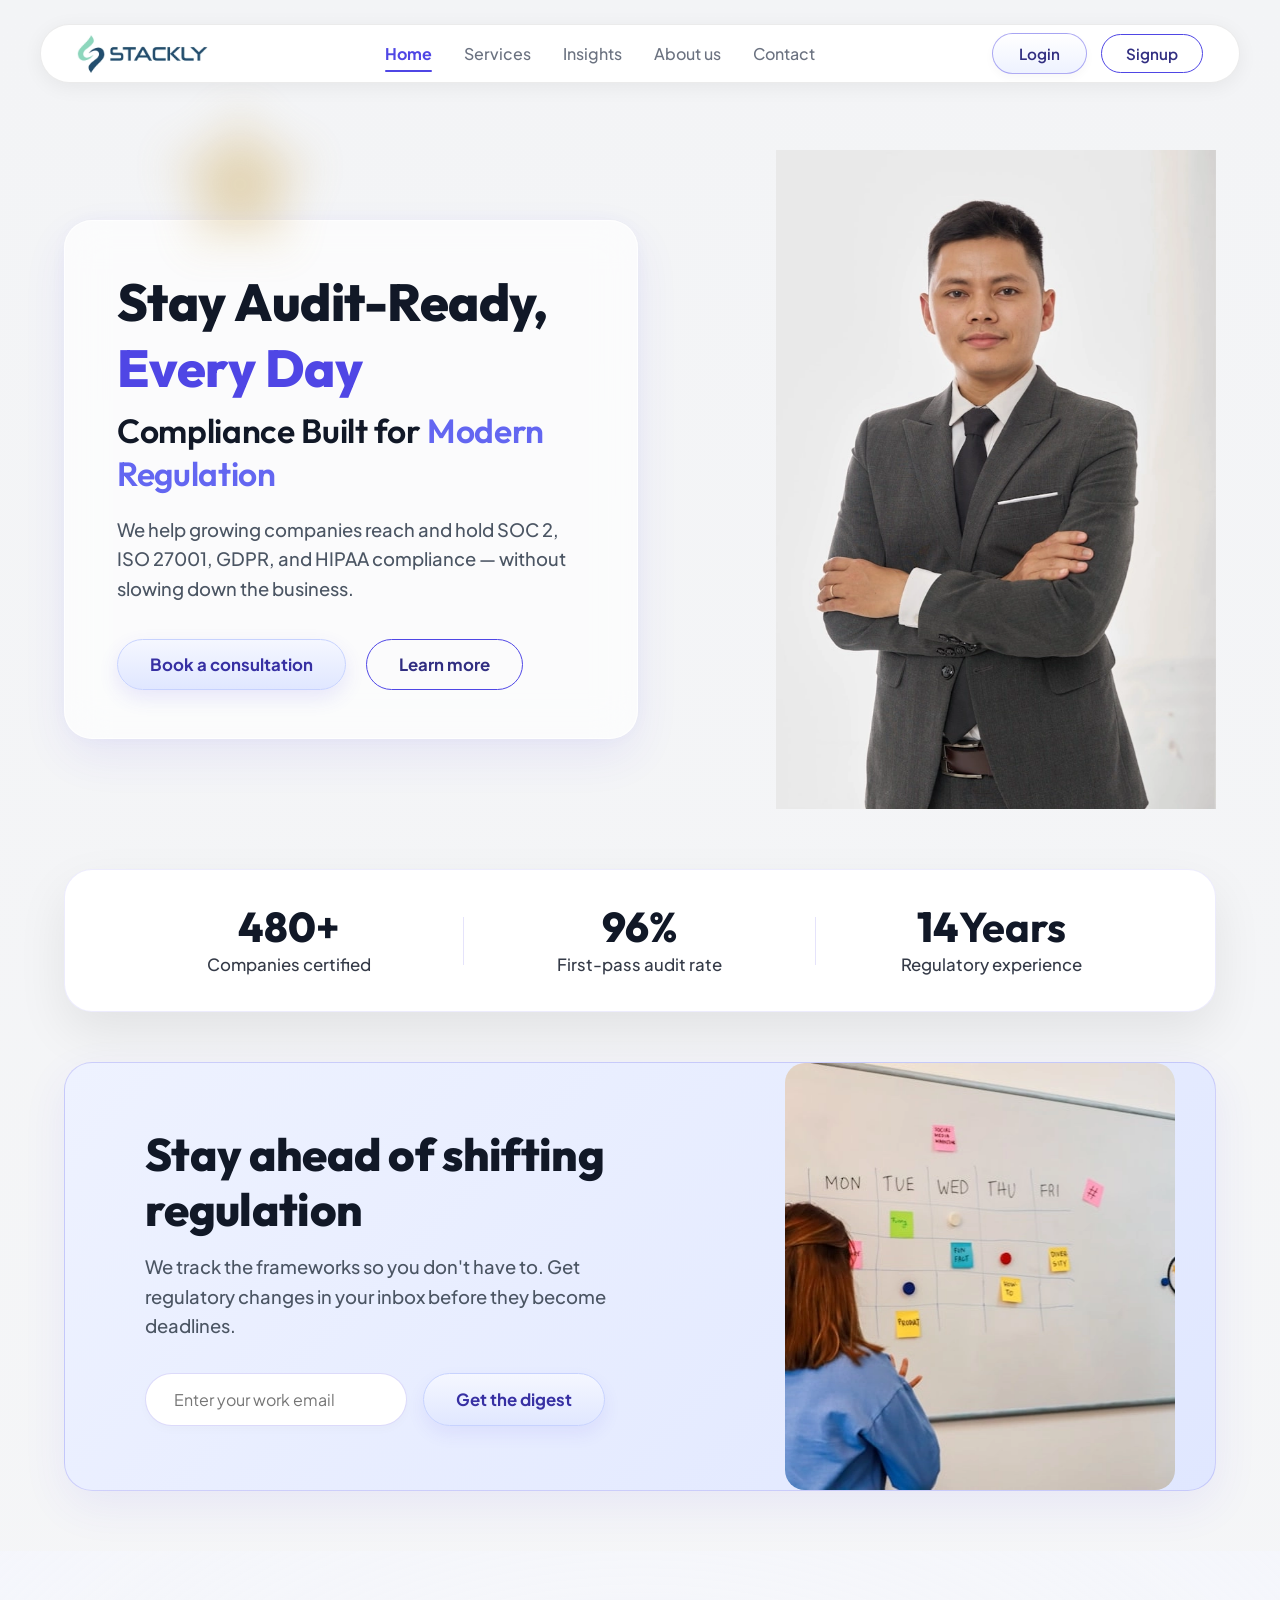
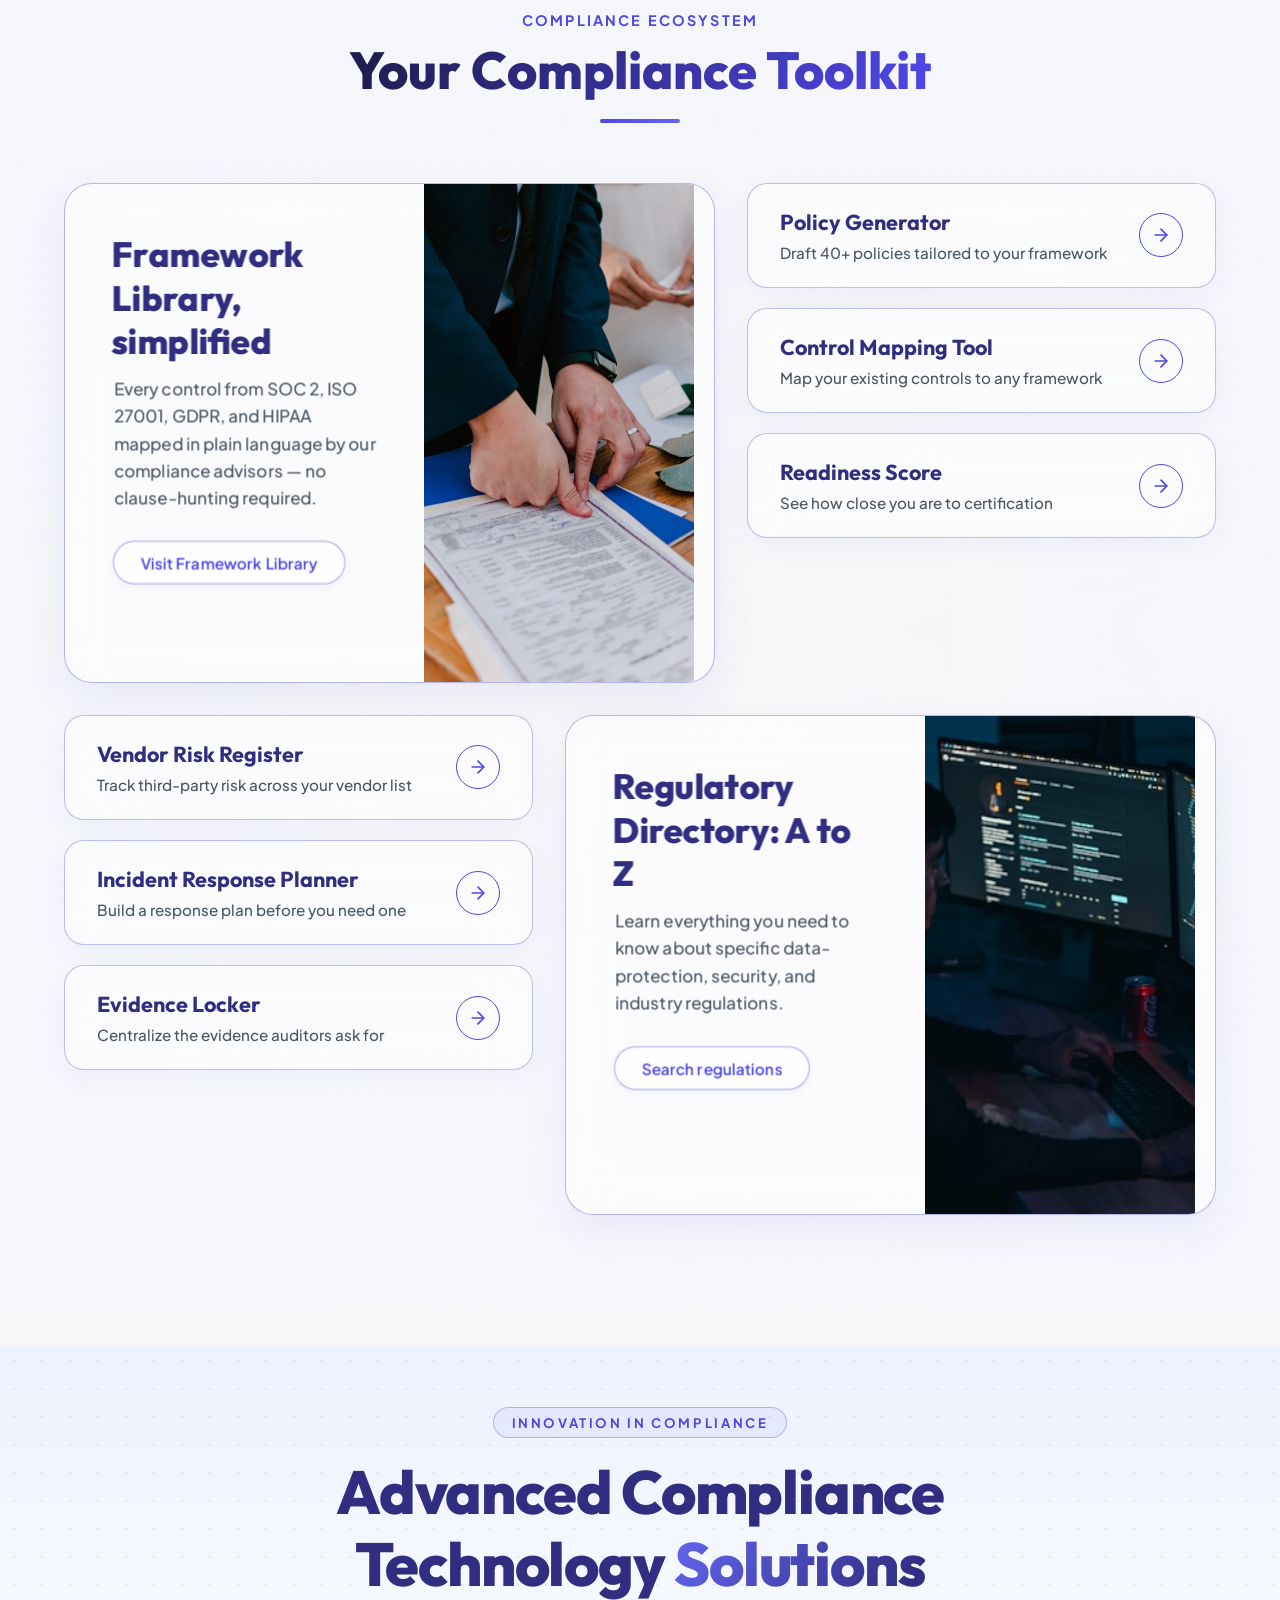
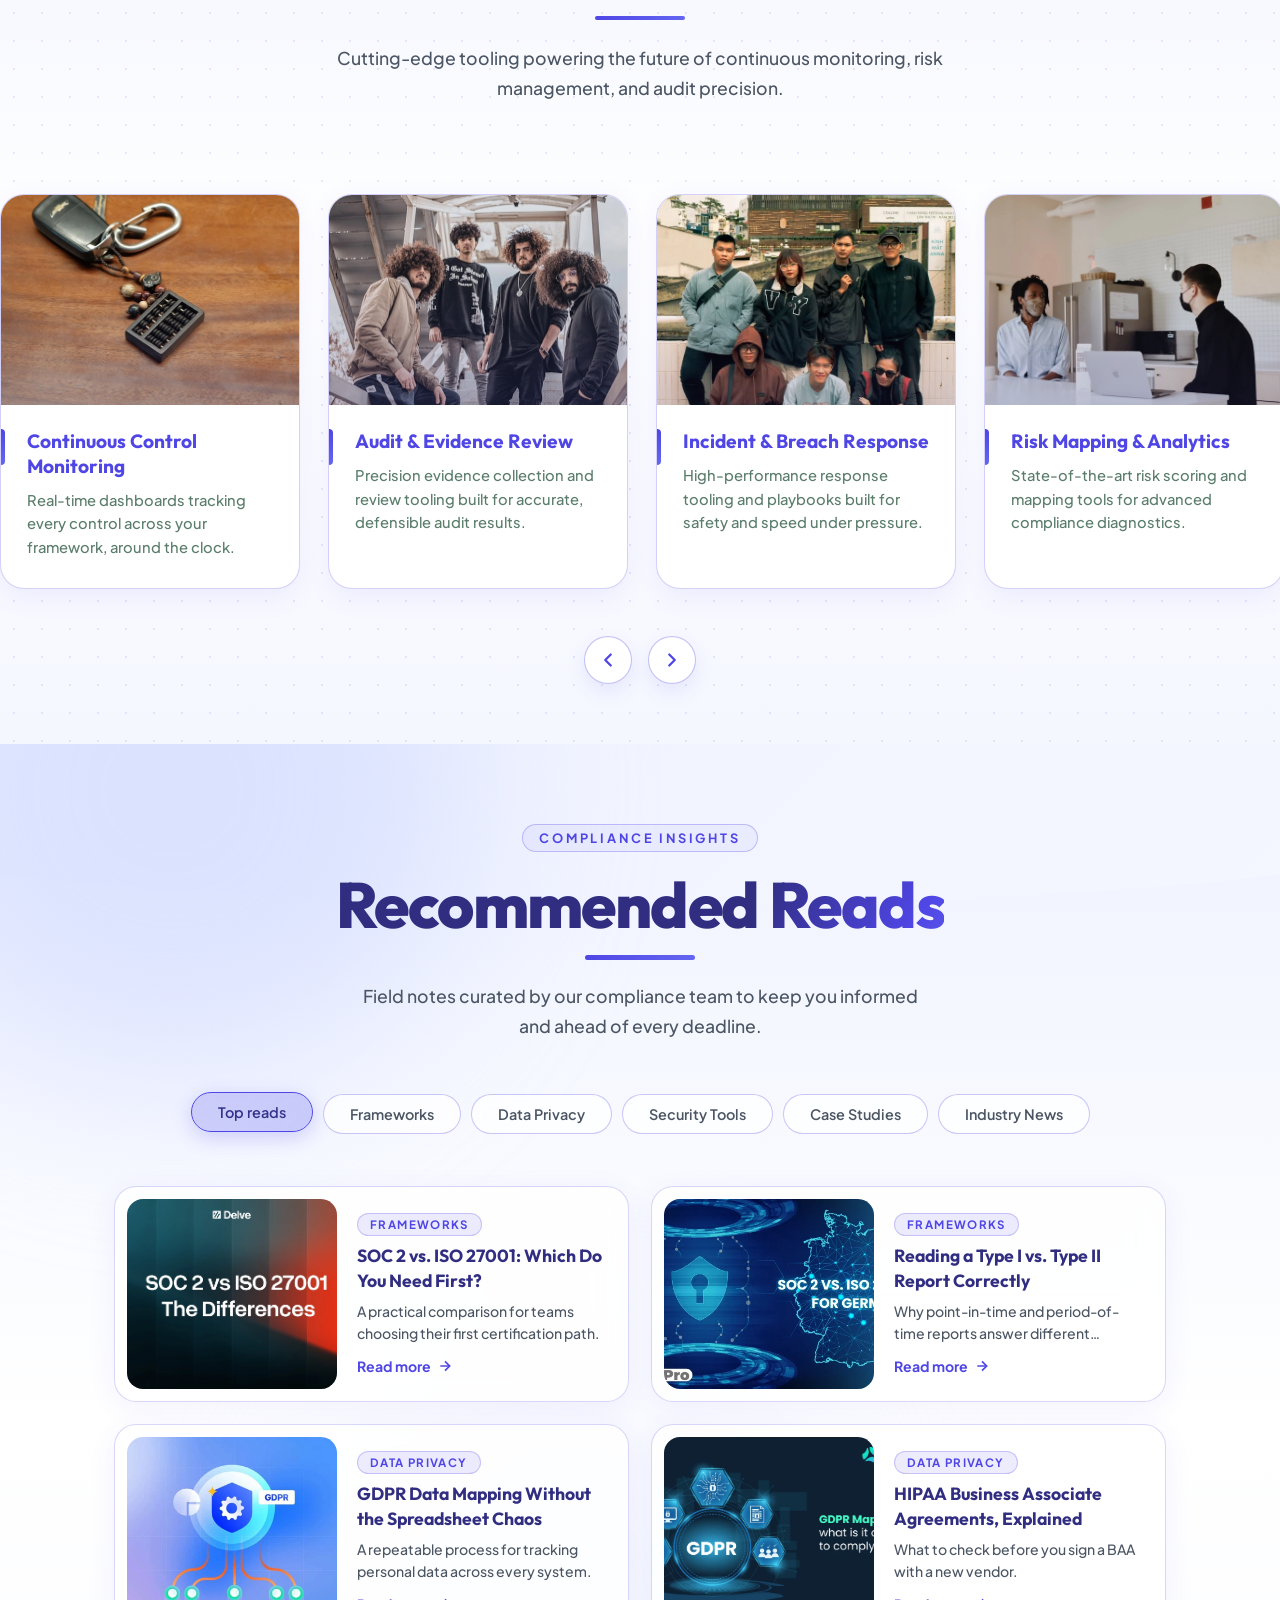
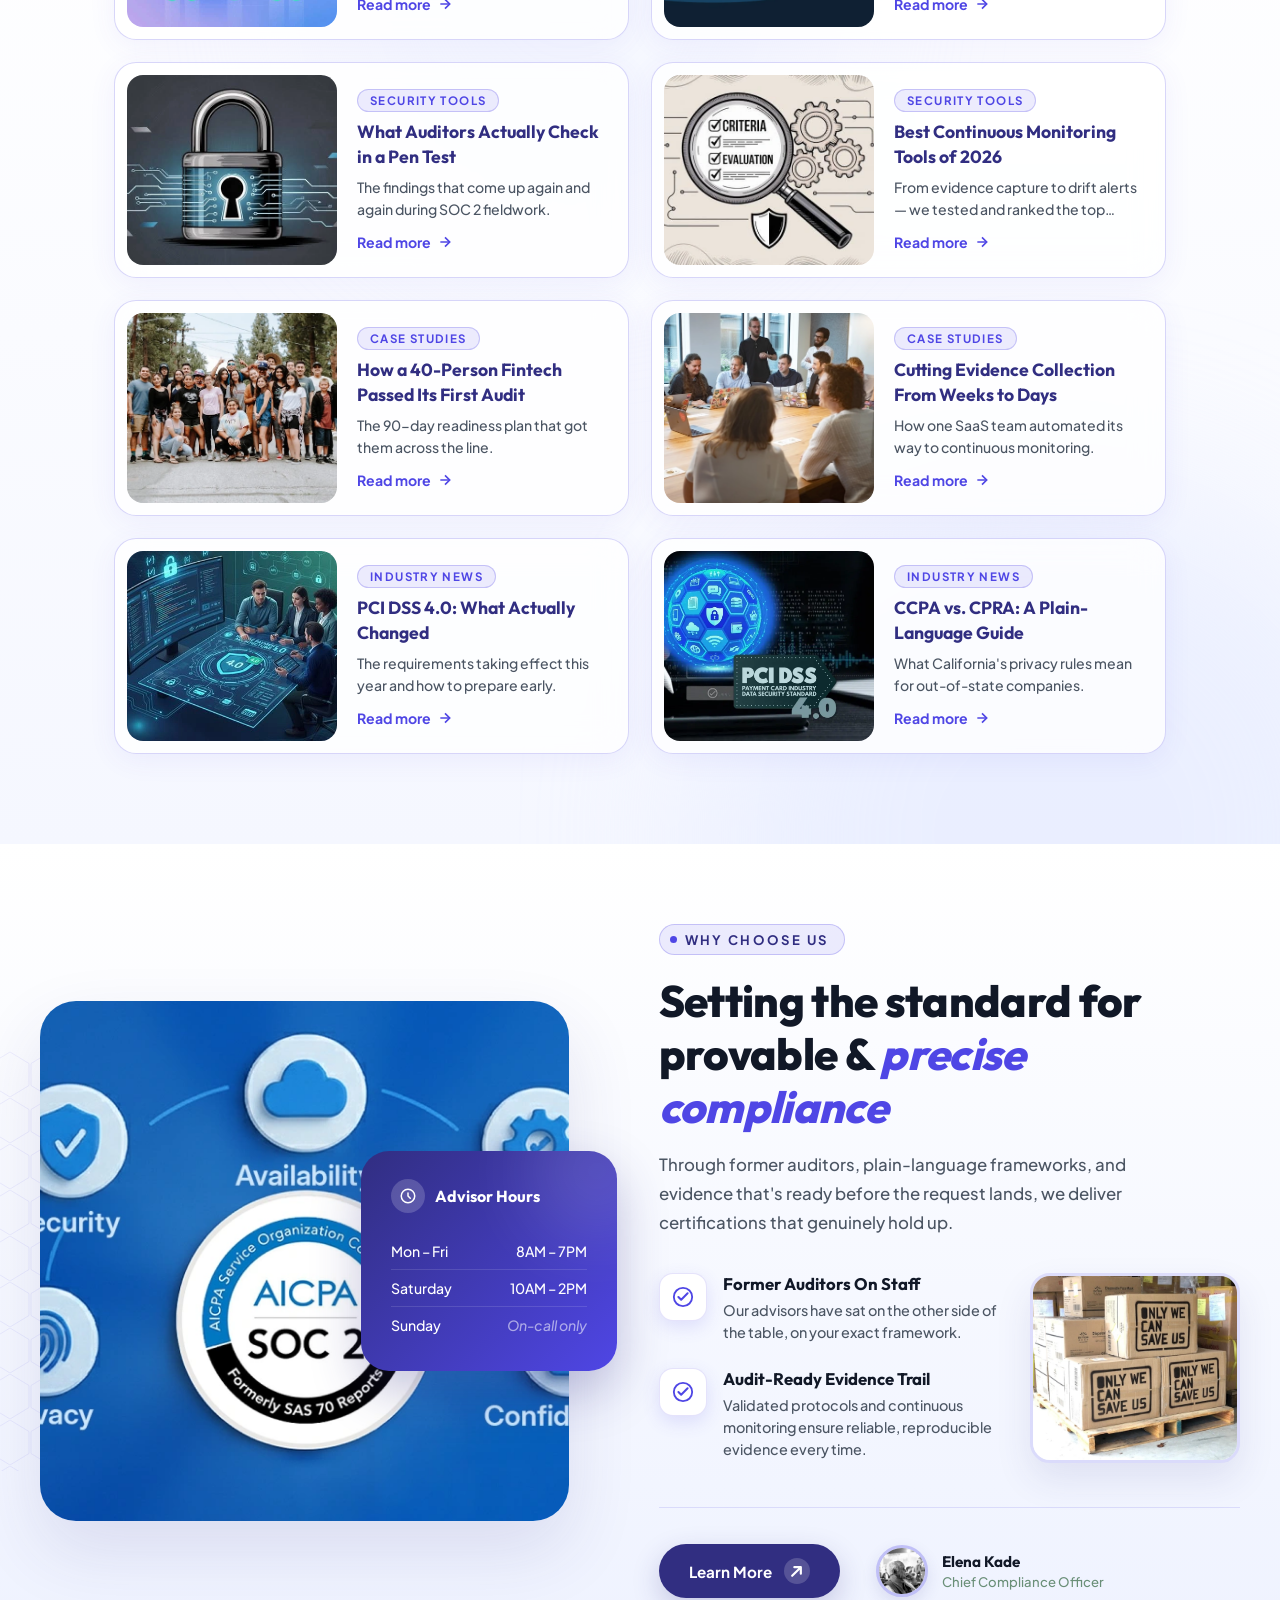
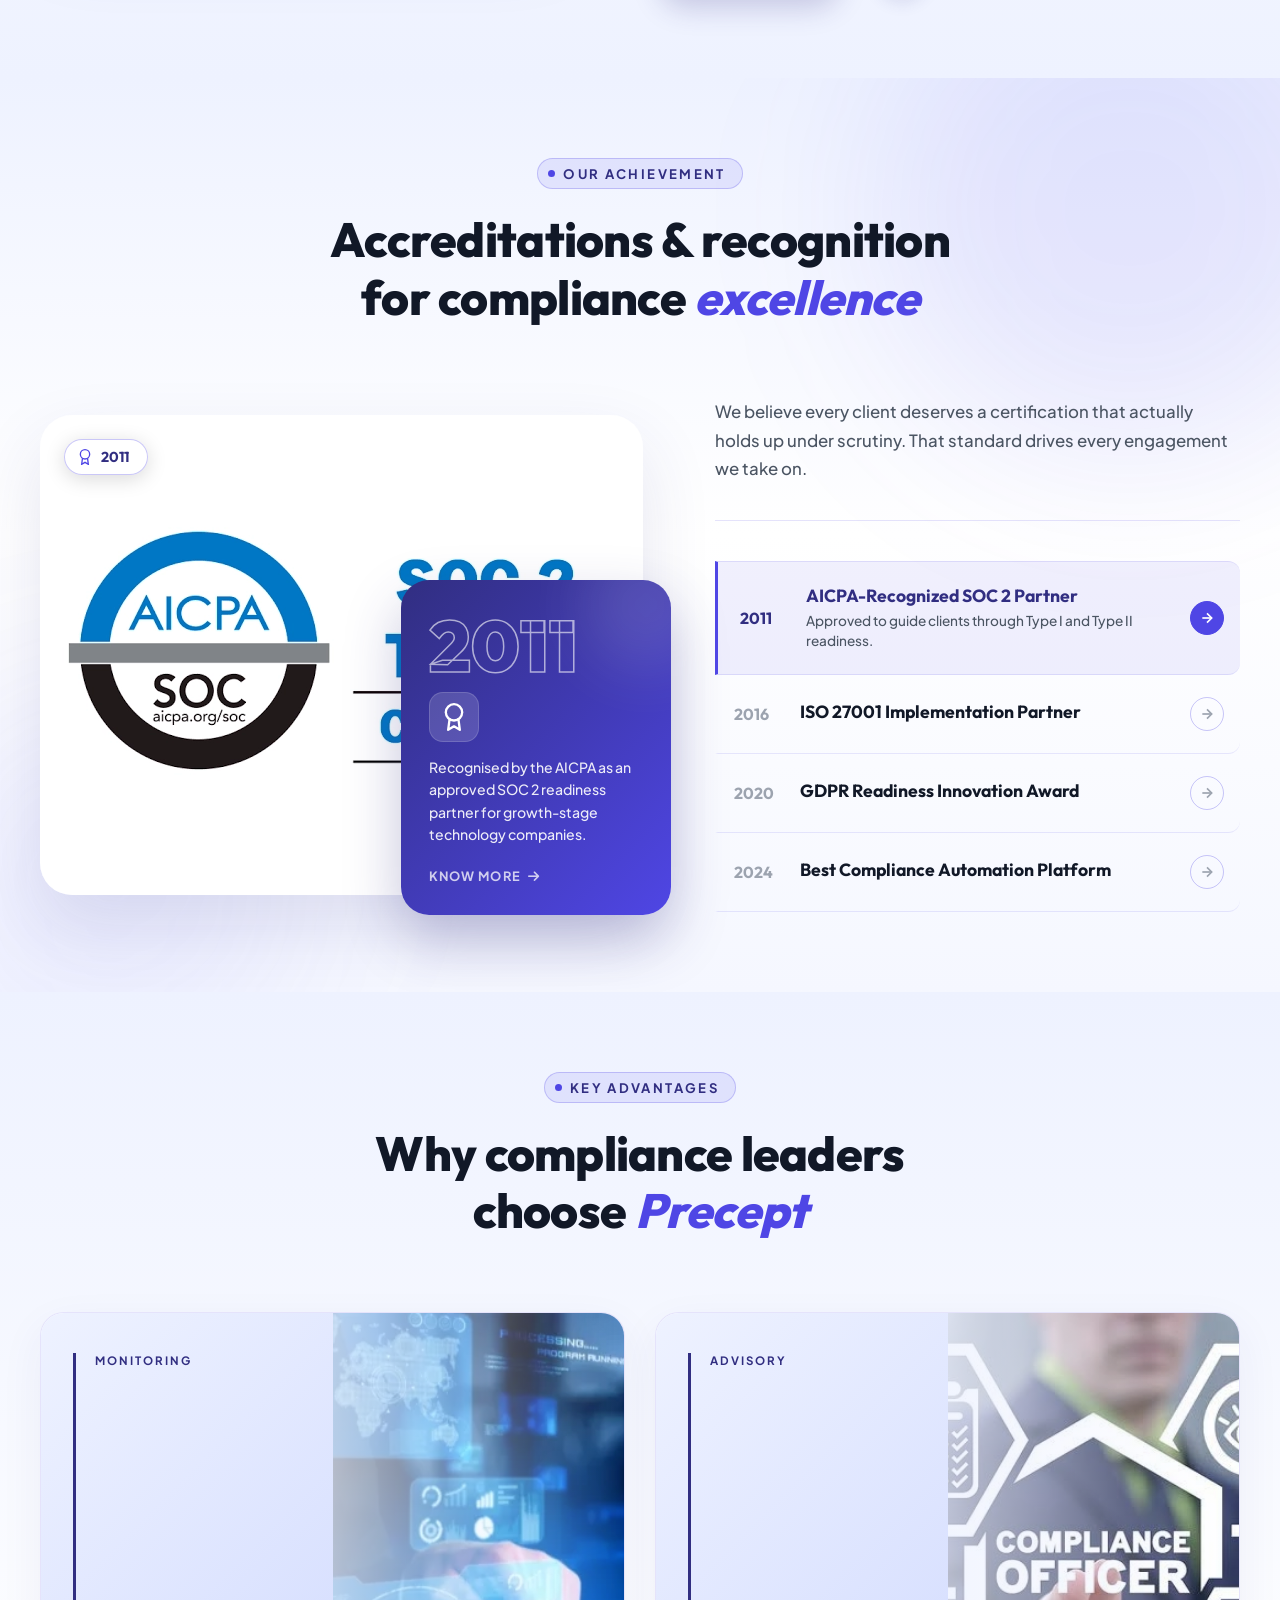
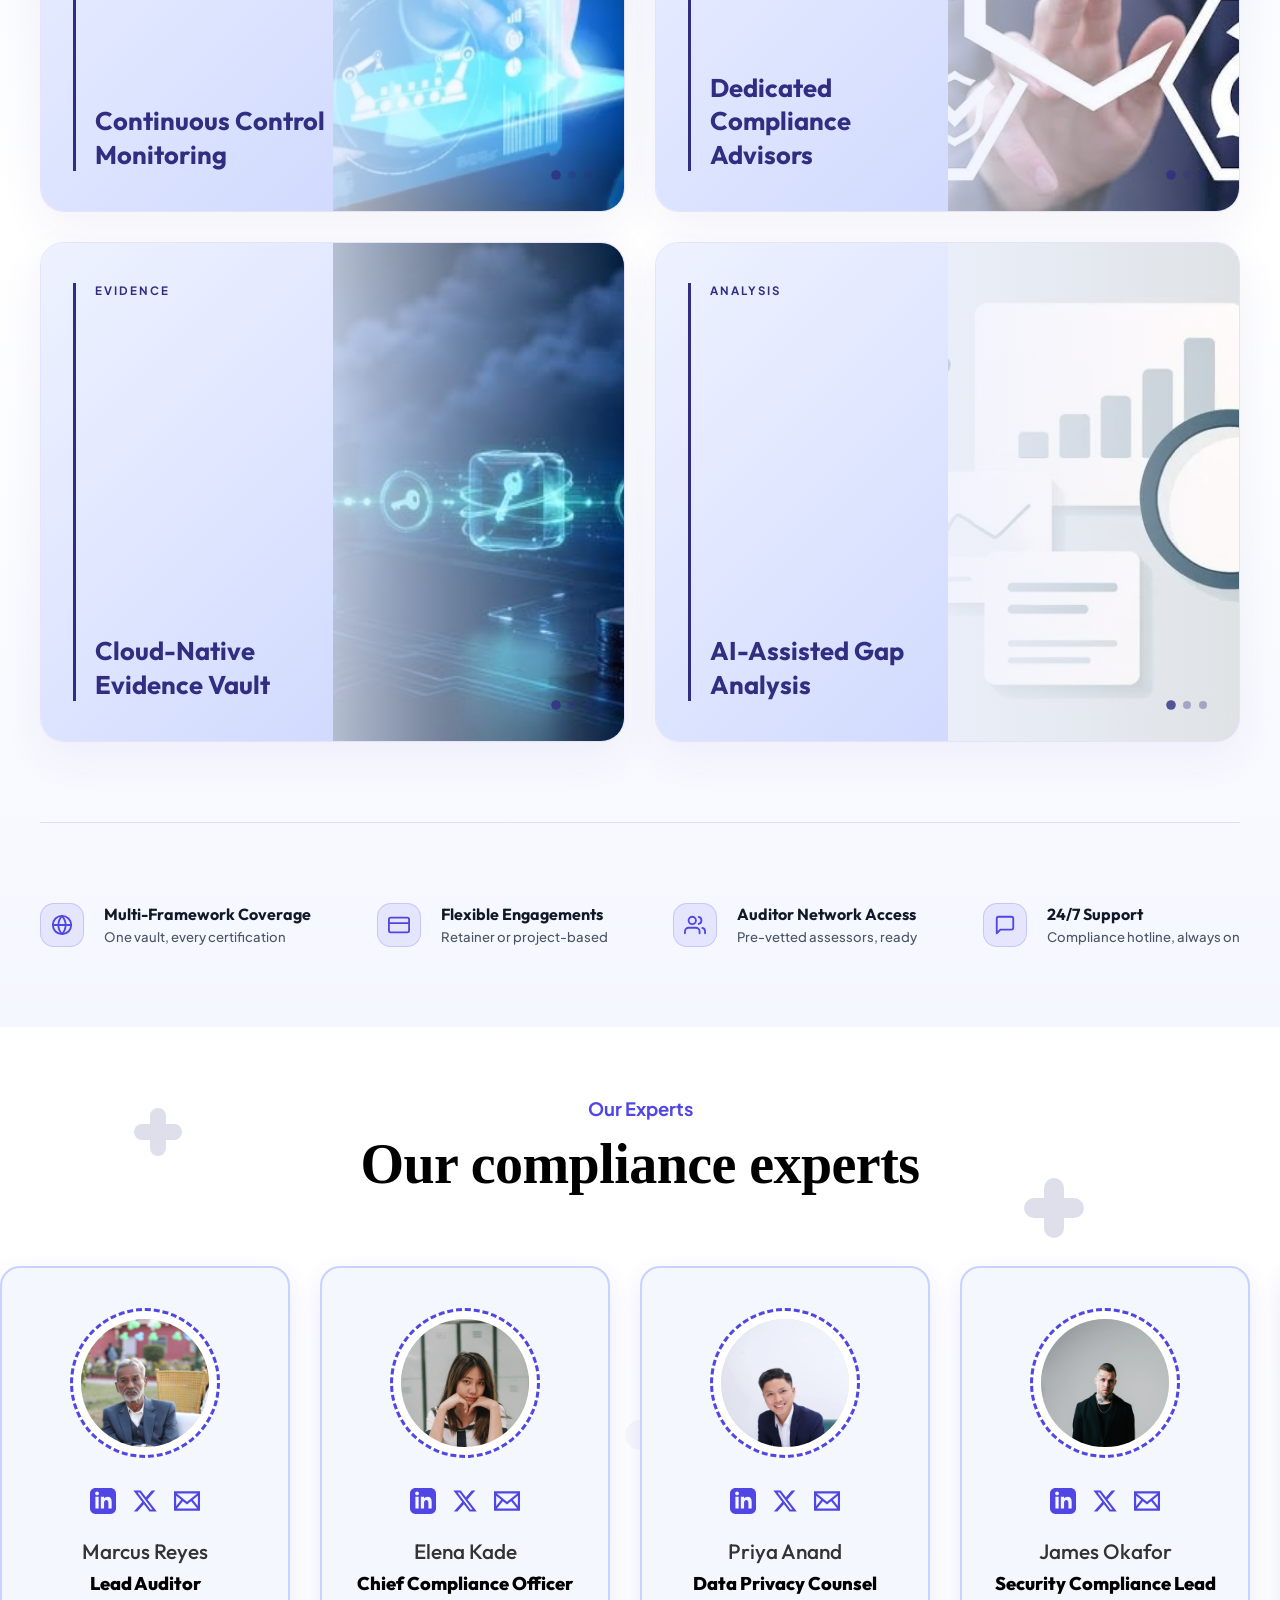
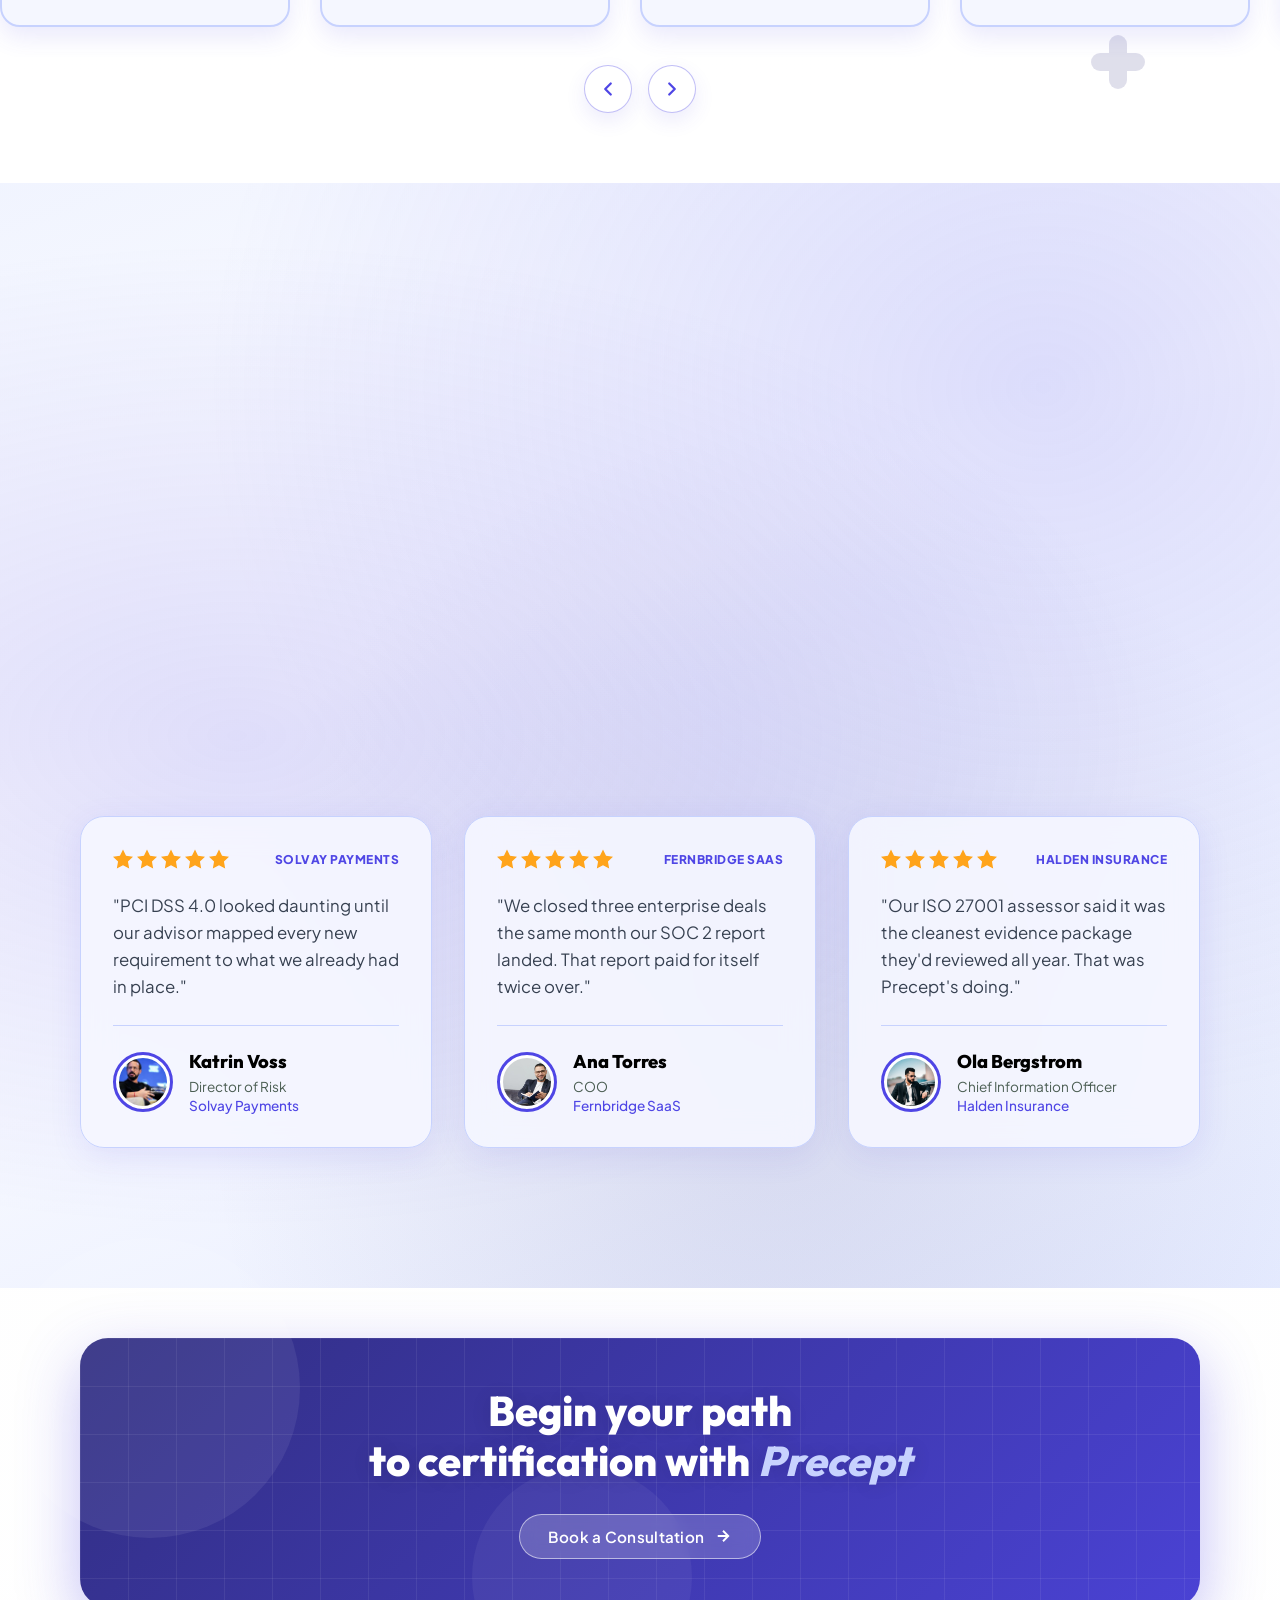
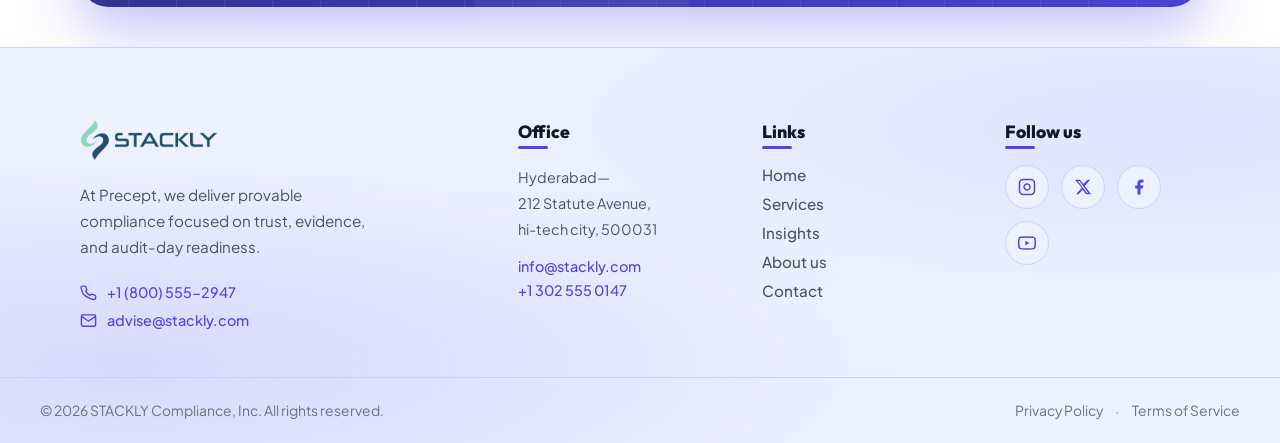
==== commit 1b90b41a: "bugs" ====
--- a/html/index.html
+++ b/html/index.html
@@ -10,7 +10,7 @@
     <link rel="preconnect" href="https://fonts.gstatic.com" crossorigin>
     <link href="https://fonts.googleapis.com/css2?family=Outfit:wght@300;400;500;600;700;800&family=Plus+Jakarta+Sans:wght@300;400;500;600;700;800&display=swap" rel="stylesheet">
     <link rel="stylesheet" href="https://cdnjs.cloudflare.com/ajax/libs/font-awesome/6.4.0/css/all.min.css">
-    <link rel="stylesheet" href="../css/styles.css?v=2">
+    <link rel="stylesheet" href="../css/styles.css?v=3">
     <link rel="stylesheet" href="../css/loading.css">
 </head>
 <body>
@@ -278,7 +278,7 @@
 
         </section>
 
-        <!-- ===== Compliance Technology Solutions Section (Auto-Scrolling Carousel) ===== -->
+        <!-- ===== Compliance Technology Solutions Section (Arrow-Controlled Carousel) ===== -->
         <section class="devices-section" id="devices-section-trigger">
 
             <!-- Section Header -->
@@ -294,11 +294,10 @@
                 <p class="devices-subtext">Cutting-edge tooling powering the future of continuous monitoring, risk management, and audit precision.</p>
             </div>
 
-            <!-- Infinite Auto-Scroll Track Wrapper -->
+            <!-- Arrow-Controlled Horizontal Scroll Track -->
             <div class="devices-carousel-wrapper" id="devices-carousel-wrapper">
                 <div class="devices-track" id="devices-track">
 
-                    <!-- ===== Card Set 1 (original) ===== -->
                     <div class="device-card">
                         <div class="device-card-img-wrap">
                             <img src="../assets/cc5.webp" alt="Continuous Control Monitoring" class="device-card-img">
@@ -345,7 +344,7 @@
 
                     <div class="device-card">
                         <div class="device-card-img-wrap">
-                            <img src="../assets/cc9.webp" alt="Policy Automation Technology" class="device-card-img">
+                            <img src="../assets/cc70.webp" alt="Policy Automation Technology" class="device-card-img">
                             <div class="device-card-img-overlay"></div>
                         </div>
                         <div class="device-card-body">
@@ -356,7 +355,7 @@
 
                     <div class="device-card">
                         <div class="device-card-img-wrap">
-                            <img src="../assets/cc10.webp" alt="Advanced Evidence Solutions" class="device-card-img">
+                            <img src="../assets/cc71.webp" alt="Advanced Evidence Solutions" class="device-card-img">
                             <div class="device-card-img-overlay"></div>
                         </div>
                         <div class="device-card-body">
@@ -367,7 +366,7 @@
 
                     <div class="device-card">
                         <div class="device-card-img-wrap">
-                            <img src="../assets/cc11.webp" alt="Vendor Risk Response Systems" class="device-card-img">
+                            <img src="../assets/cc72.webp" alt="Vendor Risk Response Systems" class="device-card-img">
                             <div class="device-card-img-overlay"></div>
                         </div>
                         <div class="device-card-body">
@@ -378,7 +377,7 @@
 
                     <div class="device-card">
                         <div class="device-card-img-wrap">
-                            <img src="../assets/cc12.webp" alt="Precision Compliance Technology" class="device-card-img">
+                            <img src="../assets/cc73.webp" alt="Precision Compliance Technology" class="device-card-img">
                             <div class="device-card-img-overlay"></div>
                         </div>
                         <div class="device-card-body">
@@ -387,97 +386,22 @@
                         </div>
                     </div>
 
-                    <!-- ===== Card Set 2 (duplicate for seamless infinite loop) ===== -->
-                    <div class="device-card" aria-hidden="true">
-                        <div class="device-card-img-wrap">
-                            <img src="../assets/cc13.webp" alt="Continuous Control Monitoring" class="device-card-img">
-                            <div class="device-card-img-overlay"></div>
-                        </div>
-                        <div class="device-card-body">
-                            <h3 class="device-card-title">Continuous Control Monitoring</h3>
-                            <p class="device-card-desc">Real-time dashboards tracking every control across your framework, around the clock.</p>
-                        </div>
-                    </div>
-
-                    <div class="device-card" aria-hidden="true">
-                        <div class="device-card-img-wrap">
-                            <img src="../assets/cc14.webp" alt="Audit Evidence Review" class="device-card-img">
-                            <div class="device-card-img-overlay"></div>
-                        </div>
-                        <div class="device-card-body">
-                            <h3 class="device-card-title">Audit &amp; Evidence Review</h3>
-                            <p class="device-card-desc">Precision evidence collection and review tooling built for accurate, defensible audit results.</p>
-                        </div>
-                    </div>
-
-                    <div class="device-card" aria-hidden="true">
-                        <div class="device-card-img-wrap">
-                            <img src="../assets/cc15.webp" alt="Incident Response War Room" class="device-card-img">
-                            <div class="device-card-img-overlay"></div>
-                        </div>
-                        <div class="device-card-body">
-                            <h3 class="device-card-title">Incident &amp; Breach Response</h3>
-                            <p class="device-card-desc">High-performance response tooling and playbooks built for safety and speed under pressure.</p>
-                        </div>
-                    </div>
-
-                    <div class="device-card" aria-hidden="true">
-                        <div class="device-card-img-wrap">
-                            <img src="../assets/cc16.webp" alt="Risk Mapping and Analytics" class="device-card-img">
-                            <div class="device-card-img-overlay"></div>
-                        </div>
-                        <div class="device-card-body">
-                            <h3 class="device-card-title">Risk Mapping &amp; Analytics</h3>
-                            <p class="device-card-desc">State-of-the-art risk scoring and mapping tools for advanced compliance diagnostics.</p>
-                        </div>
-                    </div>
-
-                    <div class="device-card" aria-hidden="true">
-                        <div class="device-card-img-wrap">
-                            <img src="../assets/cc17.webp" alt="Policy Automation Technology" class="device-card-img">
-                            <div class="device-card-img-overlay"></div>
-                        </div>
-                        <div class="device-card-body">
-                            <h3 class="device-card-title">Policy Automation</h3>
-                            <p class="device-card-desc">Smart policy generation and review systems designed to accelerate readiness.</p>
-                        </div>
-                    </div>
-
-                    <div class="device-card" aria-hidden="true">
-                        <div class="device-card-img-wrap">
-                            <img src="../assets/cc18.webp" alt="Advanced Evidence Solutions" class="device-card-img">
-                            <div class="device-card-img-overlay"></div>
-                        </div>
-                        <div class="device-card-body">
-                            <h3 class="device-card-title">Advanced Evidence Solutions</h3>
-                            <p class="device-card-desc">Automated evidence collection systems for efficient audit prep and vendor reviews.</p>
-                        </div>
-                    </div>
-
-                    <div class="device-card" aria-hidden="true">
-                        <div class="device-card-img-wrap">
-                            <img src="../assets/cc19.webp" alt="Vendor Risk Response Systems" class="device-card-img">
-                            <div class="device-card-img-overlay"></div>
-                        </div>
-                        <div class="device-card-body">
-                            <h3 class="device-card-title">Vendor Risk Systems</h3>
-                            <p class="device-card-desc">Mission-critical third-party risk tooling engineered for rapid, reliable review.</p>
-                        </div>
-                    </div>
-
-                    <div class="device-card" aria-hidden="true">
-                        <div class="device-card-img-wrap">
-                            <img src="../assets/cc20.webp" alt="Precision Compliance Technology" class="device-card-img">
-                            <div class="device-card-img-overlay"></div>
-                        </div>
-                        <div class="device-card-body">
-                            <h3 class="device-card-title">Precision Compliance Tech</h3>
-                            <p class="device-card-desc">AI-powered compliance devices for personalized readiness planning and outcomes.</p>
-                        </div>
-                    </div>
-
                 </div><!-- end .devices-track -->
             </div><!-- end .devices-carousel-wrapper -->
+
+            <!-- Arrow Navigation Controls -->
+            <div class="carousel-controls">
+                <button class="carousel-nav-btn" id="devices-prev-btn" aria-label="Scroll technology solutions left">
+                    <svg viewBox="0 0 24 24" fill="none" stroke="currentColor" stroke-width="2.5" stroke-linecap="round" stroke-linejoin="round">
+                        <polyline points="15 18 9 12 15 6"></polyline>
+                    </svg>
+                </button>
+                <button class="carousel-nav-btn" id="devices-next-btn" aria-label="Scroll technology solutions right">
+                    <svg viewBox="0 0 24 24" fill="none" stroke="currentColor" stroke-width="2.5" stroke-linecap="round" stroke-linejoin="round">
+                        <polyline points="9 18 15 12 9 6"></polyline>
+                    </svg>
+                </button>
+            </div>
 
         </section>
 
@@ -521,7 +445,7 @@
                     <!-- FRAMEWORKS (2 cards) -->
                     <article class="reads-card" data-category="fitness">
                         <div class="reads-card-img-wrap">
-                            <img src="../assets/cc21.webp" alt="SOC 2 vs ISO 27001" class="reads-card-img">
+                            <img src="../assets/cc74.webp" alt="SOC 2 vs ISO 27001" class="reads-card-img">
                             <div class="reads-card-img-shine"></div>
                         </div>
                         <div class="reads-card-content">
@@ -533,7 +457,7 @@
                     </article>
                     <article class="reads-card" data-category="fitness">
                         <div class="reads-card-img-wrap">
-                            <img src="../assets/cc22.webp" alt="Type I vs Type II Reports" class="reads-card-img">
+                            <img src="../assets/cc75 (1).webp" alt="Type I vs Type II Reports" class="reads-card-img">
                             <div class="reads-card-img-shine"></div>
                         </div>
                         <div class="reads-card-content">
@@ -547,7 +471,7 @@
                     <!-- DATA PRIVACY (2 cards) -->
                     <article class="reads-card" data-category="mental">
                         <div class="reads-card-img-wrap">
-                            <img src="../assets/cc23.webp" alt="GDPR Data Mapping" class="reads-card-img">
+                            <img src="../assets/cc76 (1).webp" alt="GDPR Data Mapping" class="reads-card-img">
                             <div class="reads-card-img-shine"></div>
                         </div>
                         <div class="reads-card-content">
@@ -559,7 +483,7 @@
                     </article>
                     <article class="reads-card" data-category="mental">
                         <div class="reads-card-img-wrap">
-                            <img src="../assets/cc24.webp" alt="HIPAA Business Associate Agreements" class="reads-card-img">
+                            <img src="../assets/cc77 (1).webp" alt="HIPAA Business Associate Agreements" class="reads-card-img">
                             <div class="reads-card-img-shine"></div>
                         </div>
                         <div class="reads-card-content">
@@ -573,7 +497,7 @@
                     <!-- SECURITY TOOLS (2 cards) -->
                     <article class="reads-card" data-category="product">
                         <div class="reads-card-img-wrap">
-                            <img src="../assets/cc25.webp" alt="Pen Test Findings" class="reads-card-img">
+                            <img src="../assets/cc78.webp" alt="Pen Test Findings" class="reads-card-img">
                             <div class="reads-card-img-shine"></div>
                         </div>
                         <div class="reads-card-content">
@@ -585,7 +509,7 @@
                     </article>
                     <article class="reads-card" data-category="product">
                         <div class="reads-card-img-wrap">
-                            <img src="../assets/cc26.webp" alt="Best Monitoring Tools 2026" class="reads-card-img">
+                            <img src="../assets/cc79.webp" alt="Best Monitoring Tools 2026" class="reads-card-img">
                             <div class="reads-card-img-shine"></div>
                         </div>
                         <div class="reads-card-content">
@@ -625,7 +549,7 @@
                     <!-- INDUSTRY NEWS (2 cards) -->
                     <article class="reads-card" data-category="skin">
                         <div class="reads-card-img-wrap">
-                            <img src="../assets/cc29.webp" alt="PCI DSS 4.0 Update" class="reads-card-img">
+                            <img src="../assets/cc80.webp" alt="PCI DSS 4.0 Update" class="reads-card-img">
                             <div class="reads-card-img-shine"></div>
                         </div>
                         <div class="reads-card-content">
@@ -637,7 +561,7 @@
                     </article>
                     <article class="reads-card" data-category="skin">
                         <div class="reads-card-img-wrap">
-                            <img src="../assets/cc30.webp" alt="CCPA vs CPRA Guide" class="reads-card-img">
+                            <img src="../assets/cc81.webp" alt="CCPA vs CPRA Guide" class="reads-card-img">
                             <div class="reads-card-img-shine"></div>
                         </div>
                         <div class="reads-card-content">
@@ -665,7 +589,7 @@
                 <div class="why-left reveal-scroll-up">
                     <div class="why-img-stack">
                         <img
-                            src="../assets/cc31.webp"
+                            src="../assets/cc83.webp"
                             alt="Precept compliance team at work"
                             class="why-main-img"
                         >
@@ -795,7 +719,7 @@
                         <!-- Main photo -->
                         <div class="achiev-photo-wrap">
                             <img
-                                src="../assets/cc34.webp"
+                                src="../assets/cc84.webp"
                                 alt="Reviewing certification evidence"
                                 class="achiev-photo"
                                 id="achievPhoto"
@@ -906,7 +830,7 @@
                                 <h3>Continuous Control Monitoring</h3>
                             </div>
                             <div class="benefit-image-content"
-                                style="background-image: url('../assets/cc35.webp');">
+                                style="background-image: url('../assets/cc88.webp');">
                             </div>
                             <div class="benefit-dots">
                                 <div class="benefit-dot"></div>
@@ -944,7 +868,7 @@
                                 <h3>Dedicated Compliance Advisors</h3>
                             </div>
                             <div class="benefit-image-content"
-                                style="background-image: url('../assets/cc36.webp');">
+                                style="background-image: url('../assets/cc89.webp');">
                             </div>
                             <div class="benefit-dots">
                                 <div class="benefit-dot"></div>
@@ -982,7 +906,7 @@
                                 <h3>Cloud-Native Evidence Vault</h3>
                             </div>
                             <div class="benefit-image-content"
-                                style="background-image: url('../assets/cc37.webp');">
+                                style="background-image: url('../assets/cc90.webp');">
                             </div>
                             <div class="benefit-dots">
                                 <div class="benefit-dot"></div>
@@ -1020,7 +944,7 @@
                                 <h3>AI-Assisted Gap Analysis</h3>
                             </div>
                             <div class="benefit-image-content"
-                                style="background-image: url('../assets/cc38.webp');">
+                                style="background-image: url('../assets/cc91.webp');">
                             </div>
                             <div class="benefit-dots">
                                 <div class="benefit-dot"></div>
@@ -1099,7 +1023,7 @@
             </div>
         </section>
 
-        <!-- ===== Our Compliance Experts Section ===== -->
+        <!-- ===== Our Compliance Experts Section (Arrow-Controlled Carousel) ===== -->
         <section class="experts-section" id="experts-section-trigger">
             
             <!-- Animated Custom Background -->
@@ -1117,14 +1041,13 @@
                 <h2 class="experts-heading">Our compliance experts</h2>
             </div>
 
-            <!-- Infinite Scroll Carousel -->
-            <div class="experts-carousel-wrapper">
-                <div class="experts-track">
-                    <!-- Original 6 Cards -->
+            <!-- Arrow-Controlled Horizontal Scroll Track -->
+            <div class="experts-carousel-wrapper" id="experts-carousel-wrapper">
+                <div class="experts-track" id="experts-track">
                     <!-- Card 1 -->
                     <div class="expert-card">
                         <div class="expert-img-border">
-                            <img src="../assets/cc39.webp" alt="Compliance Expert 1" class="expert-img">
+                            <img src="../assets/cc35.webp" alt="Compliance Expert 1" class="expert-img">
                         </div>
                         <div class="expert-socials">
                             <a href="404.html" class="social-icon" aria-label="LinkedIn"><svg viewBox="0 0 24 24" fill="currentColor"><path d="M19 0h-14c-2.761 0-5 2.239-5 5v14c0 2.761 2.239 5 5 5h14c2.762 0 5-2.239 5-5v-14c0-2.761-2.238-5-5-5zm-11 19h-3v-11h3v11zm-1.5-12.268c-.966 0-1.75-.79-1.75-1.764s.784-1.764 1.75-1.764 1.75.79 1.75 1.764-.783 1.764-1.75 1.764zm13.5 12.268h-3v-5.604c0-3.368-4-3.113-4 0v5.604h-3v-11h3v1.765c1.396-2.586 7-2.777 7 2.476v6.759z"/></svg></a>
@@ -1204,93 +1127,21 @@
                         <h3 class="expert-name">Sofia Lindqvist</h3>
                         <p class="expert-role">Client Success Director</p>
                     </div>
-
-                    <!-- DUPLICATED 6 CARDS FOR INFINITE SCROLL -->
-                    <!-- Card 1 -->
-                    <div class="expert-card" aria-hidden="true">
-                        <div class="expert-img-border">
-                            <img src="../assets/cc19.webp" alt="Compliance Expert 1" class="expert-img">
-                        </div>
-                        <div class="expert-socials">
-                            <a href="404.html" class="social-icon" aria-label="LinkedIn"><svg viewBox="0 0 24 24" fill="currentColor"><path d="M19 0h-14c-2.761 0-5 2.239-5 5v14c0 2.761 2.239 5 5 5h14c2.762 0 5-2.239 5-5v-14c0-2.761-2.238-5-5-5zm-11 19h-3v-11h3v11zm-1.5-12.268c-.966 0-1.75-.79-1.75-1.764s.784-1.764 1.75-1.764 1.75.79 1.75 1.764-.783 1.764-1.75 1.764zm13.5 12.268h-3v-5.604c0-3.368-4-3.113-4 0v5.604h-3v-11h3v1.765c1.396-2.586 7-2.777 7 2.476v6.759z"/></svg></a>
-                            <a href="404.html" class="social-icon" aria-label="X"><svg viewBox="0 0 24 24" fill="currentColor"><path d="M18.244 2.25h3.308l-7.227 8.26 8.502 11.24H16.17l-5.214-6.817L4.99 21.75H1.68l7.73-8.835L1.254 2.25H8.08l4.713 6.231zm-1.161 17.52h1.833L7.084 4.126H5.117z"/></svg></a>
-                            <a href="404.html" class="social-icon" aria-label="Email"><svg viewBox="0 0 24 24" fill="currentColor"><path d="M0 3v18h24v-18h-24zm6.623 7.929l-4.623 5.712v-9.458l4.623 3.746zm-4.141-5.929h19.035l-9.517 7.713-9.518-7.713zm5.694 7.188l3.824 3.099 3.83-3.104 5.612 6.817h-18.779l5.513-6.812zm9.208-1.264l4.616-3.741v9.348l-4.616-5.607z"/></svg></a>
-                        </div>
-                        <h3 class="expert-name">Marcus Reyes</h3>
-                        <p class="expert-role">Lead Auditor</p>
-                    </div>
-
-                    <!-- Card 2 -->
-                    <div class="expert-card" aria-hidden="true">
-                        <div class="expert-img-border">
-                            <img src="../assets/cc20.webp" alt="Compliance Expert 2" class="expert-img">
-                        </div>
-                        <div class="expert-socials">
-                            <a href="404.html" class="social-icon" aria-label="LinkedIn"><svg viewBox="0 0 24 24" fill="currentColor"><path d="M19 0h-14c-2.761 0-5 2.239-5 5v14c0 2.761 2.239 5 5 5h14c2.762 0 5-2.239 5-5v-14c0-2.761-2.238-5-5-5zm-11 19h-3v-11h3v11zm-1.5-12.268c-.966 0-1.75-.79-1.75-1.764s.784-1.764 1.75-1.764 1.75.79 1.75 1.764-.783 1.764-1.75 1.764zm13.5 12.268h-3v-5.604c0-3.368-4-3.113-4 0v5.604h-3v-11h3v1.765c1.396-2.586 7-2.777 7 2.476v6.759z"/></svg></a>
-                            <a href="404.html" class="social-icon" aria-label="X"><svg viewBox="0 0 24 24" fill="currentColor"><path d="M18.244 2.25h3.308l-7.227 8.26 8.502 11.24H16.17l-5.214-6.817L4.99 21.75H1.68l7.73-8.835L1.254 2.25H8.08l4.713 6.231zm-1.161 17.52h1.833L7.084 4.126H5.117z"/></svg></a>
-                            <a href="404.html" class="social-icon" aria-label="Email"><svg viewBox="0 0 24 24" fill="currentColor"><path d="M0 3v18h24v-18h-24zm6.623 7.929l-4.623 5.712v-9.458l4.623 3.746zm-4.141-5.929h19.035l-9.517 7.713-9.518-7.713zm5.694 7.188l3.824 3.099 3.83-3.104 5.612 6.817h-18.779l5.513-6.812zm9.208-1.264l4.616-3.741v9.348l-4.616-5.607z"/></svg></a>
-                        </div>
-                        <h3 class="expert-name">Elena Kade</h3>
-                        <p class="expert-role">Chief Compliance Officer</p>
-                    </div>
-
-                    <!-- Card 3 -->
-                    <div class="expert-card" aria-hidden="true">
-                        <div class="expert-img-border">
-                            <img src="../assets/cc21.webp" alt="Compliance Expert 3" class="expert-img">
-                        </div>
-                        <div class="expert-socials">
-                            <a href="404.html" class="social-icon" aria-label="LinkedIn"><svg viewBox="0 0 24 24" fill="currentColor"><path d="M19 0h-14c-2.761 0-5 2.239-5 5v14c0 2.761 2.239 5 5 5h14c2.762 0 5-2.239 5-5v-14c0-2.761-2.238-5-5-5zm-11 19h-3v-11h3v11zm-1.5-12.268c-.966 0-1.75-.79-1.75-1.764s.784-1.764 1.75-1.764 1.75.79 1.75 1.764-.783 1.764-1.75 1.764zm13.5 12.268h-3v-5.604c0-3.368-4-3.113-4 0v5.604h-3v-11h3v1.765c1.396-2.586 7-2.777 7 2.476v6.759z"/></svg></a>
-                            <a href="404.html" class="social-icon" aria-label="X"><svg viewBox="0 0 24 24" fill="currentColor"><path d="M18.244 2.25h3.308l-7.227 8.26 8.502 11.24H16.17l-5.214-6.817L4.99 21.75H1.68l7.73-8.835L1.254 2.25H8.08l4.713 6.231zm-1.161 17.52h1.833L7.084 4.126H5.117z"/></svg></a>
-                            <a href="404.html" class="social-icon" aria-label="Email"><svg viewBox="0 0 24 24" fill="currentColor"><path d="M0 3v18h24v-18h-24zm6.623 7.929l-4.623 5.712v-9.458l4.623 3.746zm-4.141-5.929h19.035l-9.517 7.713-9.518-7.713zm5.694 7.188l3.824 3.099 3.83-3.104 5.612 6.817h-18.779l5.513-6.812zm9.208-1.264l4.616-3.741v9.348l-4.616-5.607z"/></svg></a>
-                        </div>
-                        <h3 class="expert-name">Priya Anand</h3>
-                        <p class="expert-role">Data Privacy Counsel</p>
-                    </div>
-
-                    <!-- Card 4 -->
-                    <div class="expert-card" aria-hidden="true">
-                        <div class="expert-img-border">
-                            <img src="../assets/cc22.webp" alt="Compliance Expert 4" class="expert-img">
-                        </div>
-                        <div class="expert-socials">
-                            <a href="404.html" class="social-icon" aria-label="LinkedIn"><svg viewBox="0 0 24 24" fill="currentColor"><path d="M19 0h-14c-2.761 0-5 2.239-5 5v14c0 2.761 2.239 5 5 5h14c2.762 0 5-2.239 5-5v-14c0-2.761-2.238-5-5-5zm-11 19h-3v-11h3v11zm-1.5-12.268c-.966 0-1.75-.79-1.75-1.764s.784-1.764 1.75-1.764 1.75.79 1.75 1.764-.783 1.764-1.75 1.764zm13.5 12.268h-3v-5.604c0-3.368-4-3.113-4 0v5.604h-3v-11h3v1.765c1.396-2.586 7-2.777 7 2.476v6.759z"/></svg></a>
-                            <a href="404.html" class="social-icon" aria-label="X"><svg viewBox="0 0 24 24" fill="currentColor"><path d="M18.244 2.25h3.308l-7.227 8.26 8.502 11.24H16.17l-5.214-6.817L4.99 21.75H1.68l7.73-8.835L1.254 2.25H8.08l4.713 6.231zm-1.161 17.52h1.833L7.084 4.126H5.117z"/></svg></a>
-                            <a href="404.html" class="social-icon" aria-label="Email"><svg viewBox="0 0 24 24" fill="currentColor"><path d="M0 3v18h24v-18h-24zm6.623 7.929l-4.623 5.712v-9.458l4.623 3.746zm-4.141-5.929h19.035l-9.517 7.713-9.518-7.713zm5.694 7.188l3.824 3.099 3.83-3.104 5.612 6.817h-18.779l5.513-6.812zm9.208-1.264l4.616-3.741v9.348l-4.616-5.607z"/></svg></a>
-                        </div>
-                        <h3 class="expert-name">James Okafor</h3>
-                        <p class="expert-role">Security Compliance Lead</p>
-                    </div>
-
-                    <!-- Card 5 -->
-                    <div class="expert-card" aria-hidden="true">
-                        <div class="expert-img-border">
-                            <img src="../assets/cc23.webp" alt="Compliance Expert 5" class="expert-img">
-                        </div>
-                        <div class="expert-socials">
-                            <a href="404.html" class="social-icon" aria-label="LinkedIn"><svg viewBox="0 0 24 24" fill="currentColor"><path d="M19 0h-14c-2.761 0-5 2.239-5 5v14c0 2.761 2.239 5 5 5h14c2.762 0 5-2.239 5-5v-14c0-2.761-2.238-5-5-5zm-11 19h-3v-11h3v11zm-1.5-12.268c-.966 0-1.75-.79-1.75-1.764s.784-1.764 1.75-1.764 1.75.79 1.75 1.764-.783 1.764-1.75 1.764zm13.5 12.268h-3v-5.604c0-3.368-4-3.113-4 0v5.604h-3v-11h3v1.765c1.396-2.586 7-2.777 7 2.476v6.759z"/></svg></a>
-                            <a href="404.html" class="social-icon" aria-label="X"><svg viewBox="0 0 24 24" fill="currentColor"><path d="M18.244 2.25h3.308l-7.227 8.26 8.502 11.24H16.17l-5.214-6.817L4.99 21.75H1.68l7.73-8.835L1.254 2.25H8.08l4.713 6.231zm-1.161 17.52h1.833L7.084 4.126H5.117z"/></svg></a>
-                            <a href="404.html" class="social-icon" aria-label="Email"><svg viewBox="0 0 24 24" fill="currentColor"><path d="M0 3v18h24v-18h-24zm6.623 7.929l-4.623 5.712v-9.458l4.623 3.746zm-4.141-5.929h19.035l-9.517 7.713-9.518-7.713zm5.694 7.188l3.824 3.099 3.83-3.104 5.612 6.817h-18.779l5.513-6.812zm9.208-1.264l4.616-3.741v9.348l-4.616-5.607z"/></svg></a>
-                        </div>
-                        <h3 class="expert-name">Devon Marsh</h3>
-                        <p class="expert-role">ISO Lead Assessor</p>
-                    </div>
-
-                    <!-- Card 6 -->
-                    <div class="expert-card" aria-hidden="true">
-                        <div class="expert-img-border">
-                            <img src="../assets/cc24.webp" alt="Compliance Expert 6" class="expert-img">
-                        </div>
-                        <div class="expert-socials">
-                            <a href="404.html" class="social-icon" aria-label="LinkedIn"><svg viewBox="0 0 24 24" fill="currentColor"><path d="M19 0h-14c-2.761 0-5 2.239-5 5v14c0 2.761 2.239 5 5 5h14c2.762 0 5-2.239 5-5v-14c0-2.761-2.238-5-5-5zm-11 19h-3v-11h3v11zm-1.5-12.268c-.966 0-1.75-.79-1.75-1.764s.784-1.764 1.75-1.764 1.75.79 1.75 1.764-.783 1.764-1.75 1.764zm13.5 12.268h-3v-5.604c0-3.368-4-3.113-4 0v5.604h-3v-11h3v1.765c1.396-2.586 7-2.777 7 2.476v6.759z"/></svg></a>
-                            <a href="404.html" class="social-icon" aria-label="X"><svg viewBox="0 0 24 24" fill="currentColor"><path d="M18.244 2.25h3.308l-7.227 8.26 8.502 11.24H16.17l-5.214-6.817L4.99 21.75H1.68l7.73-8.835L1.254 2.25H8.08l4.713 6.231zm-1.161 17.52h1.833L7.084 4.126H5.117z"/></svg></a>
-                            <a href="404.html" class="social-icon" aria-label="Email"><svg viewBox="0 0 24 24" fill="currentColor"><path d="M0 3v18h24v-18h-24zm6.623 7.929l-4.623 5.712v-9.458l4.623 3.746zm-4.141-5.929h19.035l-9.517 7.713-9.518-7.713zm5.694 7.188l3.824 3.099 3.83-3.104 5.612 6.817h-18.779l5.513-6.812zm9.208-1.264l4.616-3.741v9.348l-4.616-5.607z"/></svg></a>
-                        </div>
-                        <h3 class="expert-name">Sofia Lindqvist</h3>
-                        <p class="expert-role">Client Success Director</p>
-                    </div>
-
-                </div>
+                </div>
+            </div>
+
+            <!-- Arrow Navigation Controls -->
+            <div class="carousel-controls">
+                <button class="carousel-nav-btn" id="experts-prev-btn" aria-label="Scroll experts left">
+                    <svg viewBox="0 0 24 24" fill="none" stroke="currentColor" stroke-width="2.5" stroke-linecap="round" stroke-linejoin="round">
+                        <polyline points="15 18 9 12 15 6"></polyline>
+                    </svg>
+                </button>
+                <button class="carousel-nav-btn" id="experts-next-btn" aria-label="Scroll experts right">
+                    <svg viewBox="0 0 24 24" fill="none" stroke="currentColor" stroke-width="2.5" stroke-linecap="round" stroke-linejoin="round">
+                        <polyline points="9 18 15 12 9 6"></polyline>
+                    </svg>
+                </button>
             </div>
         </section>
 
@@ -1320,7 +1171,7 @@
                     <p class="testimonial-quote">"Precept's SOC 2 team cut our audit timeline nearly in half. Evidence was ready before the auditor even asked for it."</p>
                     <hr class="testimonial-divider">
                     <div class="testimonial-footer">
-                        <img src="../assets/cc15.webp" alt="David Cho" class="testimonial-author-img">
+                        <img src="../assets/cc93.webp" alt="David Cho" class="testimonial-author-img">
                         <div class="testimonial-author-info">
                             <h4 class="testimonial-author-name">David Cho</h4>
                             <p class="testimonial-author-role">Head of Security<br><span>Northline Fintech</span></p>
@@ -1343,7 +1194,7 @@
                     <p class="testimonial-quote">"Our HIPAA risk assessment used to take a full quarter. With Precept it took three weeks, and nothing slipped through."</p>
                     <hr class="testimonial-divider">
                     <div class="testimonial-footer">
-                        <img src="../assets/cc16.webp" alt="Renee Ford" class="testimonial-author-img">
+                        <img src="../assets/cc94.webp" alt="Renee Ford" class="testimonial-author-img">
                         <div class="testimonial-author-info">
                             <h4 class="testimonial-author-name">Renee Ford</h4>
                             <p class="testimonial-author-role">Chief Privacy Officer<br><span>Bramwell Health</span></p>
@@ -1366,7 +1217,7 @@
                     <p class="testimonial-quote">"The evidence vault alone justified the engagement. Our engineers stopped fielding audit requests mid-sprint."</p>
                     <hr class="testimonial-divider">
                     <div class="testimonial-footer">
-                        <img src="../assets/cc17.webp" alt="Ben Alaoui" class="testimonial-author-img">
+                        <img src="../assets/cc95.webp" alt="Ben Alaoui" class="testimonial-author-img">
                         <div class="testimonial-author-info">
                             <h4 class="testimonial-author-name">Ben Alaoui</h4>
                             <p class="testimonial-author-role">VP Engineering<br><span>Arcadia Cloud</span></p>
@@ -1389,7 +1240,7 @@
                     <p class="testimonial-quote">"PCI DSS 4.0 looked daunting until our advisor mapped every new requirement to what we already had in place."</p>
                     <hr class="testimonial-divider">
                     <div class="testimonial-footer">
-                        <img src="../assets/cc18.webp" alt="Katrin Voss" class="testimonial-author-img">
+                        <img src="../assets/cc96.webp" alt="Katrin Voss" class="testimonial-author-img">
                         <div class="testimonial-author-info">
                             <h4 class="testimonial-author-name">Katrin Voss</h4>
                             <p class="testimonial-author-role">Director of Risk<br><span>Solvay Payments</span></p>
@@ -1468,86 +1319,86 @@
             </div>
         </section>
 
+        <!-- ===== Footer ===== -->
+        <footer class="site-footer" id="site-footer">
+            <div class="footer-bg-anim"></div>
+            <div class="footer-inner">
+    
+                <!-- Col 1: Brand -->
+                <div class="footer-col footer-brand-col">
+                    <a href="#" class="footer-logo-link">
+                        <img src="../assets/stck2-transparent.webp" alt="Precept Logo" class="footer-logo">
+                    </a>
+                    <p class="footer-tagline">At Precept, we deliver provable compliance focused on trust, evidence, and audit-day readiness.</p>
+                    <div class="footer-contact-details">
+                        <a href="tel:+18005552947" class="footer-contact-item">
+                            <svg viewBox="0 0 24 24" fill="none" stroke="currentColor" stroke-width="2"><path d="M22 16.92v3a2 2 0 0 1-2.18 2 19.79 19.79 0 0 1-8.63-3.07A19.5 19.5 0 0 1 4.69 14a19.79 19.79 0 0 1-3.07-8.67A2 2 0 0 1 3.62 3h3a2 2 0 0 1 2 1.72c.127.96.361 1.903.7 2.81a2 2 0 0 1-.45 2.11L7.91 10.09a16 16 0 0 0 6 6l.91-.91a2 2 0 0 1 2.11-.45c.907.339 1.85.573 2.81.7A2 2 0 0 1 22 17.92z"/></svg>
+                            +1 (800) 555-2947
+                        </a>
+                        <a href="mailto:advise@precept.com" class="footer-contact-item">
+                            <svg viewBox="0 0 24 24" fill="none" stroke="currentColor" stroke-width="2"><path d="M4 4h16c1.1 0 2 .9 2 2v12c0 1.1-.9 2-2 2H4c-1.1 0-2-.9-2-2V6c0-1.1.9-2 2-2z"/><polyline points="22,6 12,13 2,6"/></svg>
+                            advise@stackly.com
+                        </a>
+                    </div>
+                </div>
+    
+                <!-- Col 2: Office -->
+                <div class="footer-col footer-office-col">
+                    <h4 class="footer-col-title">Office</h4>
+                    <address class="footer-address">
+                        Hyderabad—<br>
+                        212 Statute Avenue,<br>
+                        hi-tech city, 500031
+                    </address>
+                    <a href="mailto:info@precept.com" class="footer-office-link">info@stackly.com</a>
+                    <a href="tel:+13025550147" class="footer-office-link">+1 302 555 0147</a>
+                </div>
+    
+                <!-- Col 3: Links -->
+                <div class="footer-col footer-links-col">
+                    <h4 class="footer-col-title">Links</h4>
+                    <nav class="footer-nav">
+                        <a href="index.html" class="footer-nav-link">Home</a>
+                        <a href="service.html" class="footer-nav-link">Services</a>
+                        <a href="insights.html" class="footer-nav-link">Insights</a>
+                        <a href="about.html" class="footer-nav-link">About us</a>
+                        <a href="contact.html" class="footer-nav-link">Contact</a>
+                        
+                    </nav>
+                </div>
+    
+                <!-- Col 4: Follow Us -->
+                <div class="footer-col footer-social-col">
+                    <h4 class="footer-col-title">Follow us</h4>
+                    <div class="footer-social-icons">
+                        <a href="404.html" class="footer-social-btn" aria-label="Instagram">
+                            <svg viewBox="0 0 24 24" fill="none" stroke="currentColor" stroke-width="2"><rect x="2" y="2" width="20" height="20" rx="5" ry="5"/><path d="M16 11.37A4 4 0 1 1 12.63 8 4 4 0 0 1 16 11.37z"/><line x1="17.5" y1="6.5" x2="17.51" y2="6.5"/></svg>
+                        </a>
+                        <a href="404.html" class="footer-social-btn" aria-label="X (Twitter)">
+                            <svg viewBox="0 0 24 24" fill="currentColor"><path d="M18.244 2.25h3.308l-7.227 8.26 8.502 11.24H16.17l-4.714-6.231-5.401 6.231H2.748l7.73-8.835L1.254 2.25H8.08l4.253 5.622zm-1.161 17.52h1.833L7.084 4.126H5.117z"/></svg>
+                        </a>
+                        <a href="404.html" class="footer-social-btn" aria-label="Facebook">
+                            <svg viewBox="0 0 24 24" fill="currentColor"><path d="M18 2h-3a5 5 0 0 0-5 5v3H7v4h3v8h4v-8h3l1-4h-4V7a1 1 0 0 1 1-1h3z"/></svg>
+                        </a>
+                        <a href="404.html" class="footer-social-btn" aria-label="YouTube">
+                            <svg viewBox="0 0 24 24" fill="none" stroke="currentColor" stroke-width="2"><path d="M22.54 6.42a2.78 2.78 0 0 0-1.95-1.95C18.88 4 12 4 12 4s-6.88 0-8.59.46a2.78 2.78 0 0 0-1.95 1.96C1 8.12 1 12 1 12s0 3.88.46 5.58a2.78 2.78 0 0 0 1.95 1.95C5.12 20 12 20 12 20s6.88 0 8.59-.47a2.78 2.78 0 0 0 1.95-1.95C23 15.88 23 12 23 12s0-3.88-.46-5.58z"/><polygon fill="currentColor" stroke="none" points="9.75 15.02 15.5 12 9.75 8.98 9.75 15.02"/></svg>
+                        </a>
+                    </div>
+                </div>
+    
+            </div>
+    
+            <div class="footer-bottom">
+                <p class="footer-copy">&copy; 2026 STACKLY Compliance, Inc. All rights reserved.</p>
+                <div class="footer-bottom-links">
+                    <a href="#">Privacy Policy</a>
+                    <span>·</span>
+                    <a href="#">Terms of Service</a>
+                </div>
+            </div>
+        </footer>
     </div>
 
-    <!-- ===== Footer ===== -->
-    <footer class="site-footer" id="site-footer">
-        <div class="footer-bg-anim"></div>
-        <div class="footer-inner">
-
-            <!-- Col 1: Brand -->
-            <div class="footer-col footer-brand-col">
-                <a href="#" class="footer-logo-link">
-                    <img src="../assets/stck2.webp" alt="Precept Logo" class="footer-logo">
-                </a>
-                <p class="footer-tagline">At Precept, we deliver provable compliance focused on trust, evidence, and audit-day readiness.</p>
-                <div class="footer-contact-details">
-                    <a href="tel:+18005552947" class="footer-contact-item">
-                        <svg viewBox="0 0 24 24" fill="none" stroke="currentColor" stroke-width="2"><path d="M22 16.92v3a2 2 0 0 1-2.18 2 19.79 19.79 0 0 1-8.63-3.07A19.5 19.5 0 0 1 4.69 14a19.79 19.79 0 0 1-3.07-8.67A2 2 0 0 1 3.62 3h3a2 2 0 0 1 2 1.72c.127.96.361 1.903.7 2.81a2 2 0 0 1-.45 2.11L7.91 10.09a16 16 0 0 0 6 6l.91-.91a2 2 0 0 1 2.11-.45c.907.339 1.85.573 2.81.7A2 2 0 0 1 22 17.92z"/></svg>
-                        +1 (800) 555-2947
-                    </a>
-                    <a href="mailto:advise@precept.com" class="footer-contact-item">
-                        <svg viewBox="0 0 24 24" fill="none" stroke="currentColor" stroke-width="2"><path d="M4 4h16c1.1 0 2 .9 2 2v12c0 1.1-.9 2-2 2H4c-1.1 0-2-.9-2-2V6c0-1.1.9-2 2-2z"/><polyline points="22,6 12,13 2,6"/></svg>
-                        advise@stackly.com
-                    </a>
-                </div>
-            </div>
-
-            <!-- Col 2: Office -->
-            <div class="footer-col footer-office-col">
-                <h4 class="footer-col-title">Office</h4>
-                <address class="footer-address">
-                    Hyderabad—<br>
-                    212 Statute Avenue,<br>
-                    hi-tech city, 500031
-                </address>
-                <a href="mailto:info@precept.com" class="footer-office-link">info@stackly.com</a>
-                <a href="tel:+13025550147" class="footer-office-link">+1 302 555 0147</a>
-            </div>
-
-            <!-- Col 3: Links -->
-            <div class="footer-col footer-links-col">
-                <h4 class="footer-col-title">Links</h4>
-                <nav class="footer-nav">
-                    <a href="index.html" class="footer-nav-link">Home</a>
-                    <a href="service.html" class="footer-nav-link">Services</a>
-                    <a href="insights.html" class="footer-nav-link">Insights</a>
-                    <a href="about.html" class="footer-nav-link">About us</a>
-                    <a href="contact.html" class="footer-nav-link">Contact</a>
-                    
-                </nav>
-            </div>
-
-            <!-- Col 4: Follow Us -->
-            <div class="footer-col footer-social-col">
-                <h4 class="footer-col-title">Follow us</h4>
-                <div class="footer-social-icons">
-                    <a href="404.html" class="footer-social-btn" aria-label="Instagram">
-                        <svg viewBox="0 0 24 24" fill="none" stroke="currentColor" stroke-width="2"><rect x="2" y="2" width="20" height="20" rx="5" ry="5"/><path d="M16 11.37A4 4 0 1 1 12.63 8 4 4 0 0 1 16 11.37z"/><line x1="17.5" y1="6.5" x2="17.51" y2="6.5"/></svg>
-                    </a>
-                    <a href="404.html" class="footer-social-btn" aria-label="X (Twitter)">
-                        <svg viewBox="0 0 24 24" fill="currentColor"><path d="M18.244 2.25h3.308l-7.227 8.26 8.502 11.24H16.17l-4.714-6.231-5.401 6.231H2.748l7.73-8.835L1.254 2.25H8.08l4.253 5.622zm-1.161 17.52h1.833L7.084 4.126H5.117z"/></svg>
-                    </a>
-                    <a href="404.html" class="footer-social-btn" aria-label="Facebook">
-                        <svg viewBox="0 0 24 24" fill="currentColor"><path d="M18 2h-3a5 5 0 0 0-5 5v3H7v4h3v8h4v-8h3l1-4h-4V7a1 1 0 0 1 1-1h3z"/></svg>
-                    </a>
-                    <a href="404.html" class="footer-social-btn" aria-label="YouTube">
-                        <svg viewBox="0 0 24 24" fill="none" stroke="currentColor" stroke-width="2"><path d="M22.54 6.42a2.78 2.78 0 0 0-1.95-1.95C18.88 4 12 4 12 4s-6.88 0-8.59.46a2.78 2.78 0 0 0-1.95 1.96C1 8.12 1 12 1 12s0 3.88.46 5.58a2.78 2.78 0 0 0 1.95 1.95C5.12 20 12 20 12 20s6.88 0 8.59-.47a2.78 2.78 0 0 0 1.95-1.95C23 15.88 23 12 23 12s0-3.88-.46-5.58z"/><polygon fill="currentColor" stroke="none" points="9.75 15.02 15.5 12 9.75 8.98 9.75 15.02"/></svg>
-                    </a>
-                </div>
-            </div>
-
-        </div>
-
-        <div class="footer-bottom">
-            <p class="footer-copy">&copy; 2026 STACKLY Compliance, Inc. All rights reserved.</p>
-            <div class="footer-bottom-links">
-                <a href="#">Privacy Policy</a>
-                <span>·</span>
-                <a href="#">Terms of Service</a>
-            </div>
-        </div>
-    </footer>
 
     <!-- Link the external javascript file containing advanced interactivity -->
     <script src="../js/script.js"></script>
--- a/css/styles.css
+++ b/css/styles.css
@@ -99,19 +99,18 @@
     padding: 24px 24px 0 24px;
     z-index: 9999 !important;
 }
+/* Glassmorphic Navbar Pill -> Solid White Pill */
 .navbar-pill {
     max-width: 1200px;
     margin: 0 auto;
-    background: rgba(255, 255, 255, 0.75);
-    backdrop-filter: blur(16px);
-    -webkit-backdrop-filter: blur(16px);
-    border: 1.5px solid var(--primary);
+    background: #ffffff;
+    border: 1px solid rgba(0, 0, 0, 0.08); /* Clean, subtle border instead of glass border */
     border-radius: 100px;
     display: flex;
     justify-content: space-between;
     align-items: center;
-    padding: 6px 36px;
-    box-shadow: 0 10px 30px rgba(79, 70, 229, 0.08);
+    padding: 8px 36px;
+    box-shadow: 0 4px 20px rgba(0, 0, 0, 0.06); /* Soft shadow for contrast over content */
     transition: var(--transition-smooth);
 }
 
@@ -123,7 +122,7 @@
 }
 
 .brand-logo-img {
-    height: 58px;
+    height: 38px;
     width: auto;
     display: block;
     transition: var(--transition-smooth);
@@ -431,7 +430,7 @@
 /* Statistics section below Hero */
 .stats-section-container {
     max-width: 1200px;
-    margin: 20px auto 40px auto;
+    margin: 20px auto 20px auto;
     padding: 0 24px;
     position: relative;
     z-index: 20;
@@ -502,7 +501,7 @@
 /* --- Wellness Section --- */
 .wellness-section-container {
     max-width: 1200px;
-    margin: 80px auto 120px auto;
+    margin: 50px auto 60px auto;
     padding: 0 24px;
     position: relative;
     z-index: 20;
@@ -639,8 +638,8 @@
 .tools-section-container {
     width: 100%;
     max-width: 100%;
-    margin: 100px 0 140px 0;
-    padding: 100px 0;
+    margin: 40px 0 40px 0;
+    padding: 60px 0;
     position: relative;
     z-index: 20;
     overflow: hidden; /* Prevent parallax overflow */
@@ -1307,7 +1306,7 @@
 
     /* Wellness section Mobile stack design */
     .wellness-section-container {
-        margin: 60px auto 80px auto;
+        margin: 40px auto 60px auto;
     }
 
     .wellness-card {
@@ -1371,8 +1370,8 @@
 
     /* Tools Mobile stack modifications */
     .tools-section-container {
-        margin: 40px 0;
-        padding: 40px 0;
+        margin: 30px 0;
+        padding: 30px 0;
     }
 
     .animated-gradient-heading {
@@ -1445,7 +1444,7 @@
 
 .devices-section {
     width: 100%;
-    padding: 120px 0 100px 0;
+    padding: 60px 0 60px 0;
     background: linear-gradient(180deg, #EEF2FF 0%, #ffffff 50%, #F5F7FF 100%);
     position: relative;
     overflow: hidden;
@@ -1567,20 +1566,22 @@
     animation: headingLineIn 0.8s cubic-bezier(0.16, 1, 0.3, 1) 0.8s forwards;
 }
 
-/* --- Carousel Wrapper (clips overflow, shows only viewport-wide strip) --- */
+/* --- Carousel Wrapper (now a manual, arrow-controlled horizontal scroller) --- */
 .devices-carousel-wrapper {
     width: 100%;
-    overflow: hidden;
+    overflow-x: auto;
+    overflow-y: hidden;
     position: relative;
     z-index: 5;
-    /* Fade masks at left & right edges for a premium look */
-    -webkit-mask-image: linear-gradient(to right, transparent 0%, #000 6%, #000 94%, transparent 100%);
-    mask-image: linear-gradient(to right, transparent 0%, #000 6%, #000 94%, transparent 100%);
-}
-
-/* Pause scrolling on hover for better UX */
-.devices-carousel-wrapper:hover .devices-track {
-    animation-play-state: paused;
+    scroll-behavior: smooth;
+    scroll-snap-type: x proximity;
+    -webkit-overflow-scrolling: touch;
+    scrollbar-width: none;
+    -ms-overflow-style: none;
+}
+
+.devices-carousel-wrapper::-webkit-scrollbar {
+    display: none;
 }
 
 /* --- Infinite Scroll Track --- */
@@ -1589,14 +1590,7 @@
     gap: 28px;
     width: max-content;
     padding: 20px 14px 40px 14px;
-    animation: devices-scroll 38s linear infinite;
     will-change: transform;
-}
-
-/* The total scroll distance = sum of widths of ONE full set of 8 cards */
-@keyframes devices-scroll {
-    0%   { transform: translateX(0); }
-    100% { transform: translateX(calc(-50%)); }
 }
 
 /* --- Individual Device Card --- */
@@ -1608,6 +1602,7 @@
     border-radius: 24px;
     overflow: hidden;
     box-shadow: 0 8px 28px rgba(79, 70, 229, 0.08);
+    scroll-snap-align: start;
     transition: transform 0.5s cubic-bezier(0.16, 1, 0.3, 1),
                 box-shadow 0.5s cubic-bezier(0.16, 1, 0.3, 1),
                 border-color 0.3s ease;
@@ -1703,6 +1698,54 @@
     line-height: 1.6;
 }
 
+/* --- Shared carousel arrow controls (Devices + Experts) --- */
+.carousel-controls {
+    display: flex;
+    align-items: center;
+    justify-content: center;
+    gap: 16px;
+    margin-top: 8px;
+    position: relative;
+    z-index: 6;
+}
+
+.carousel-nav-btn {
+    width: 48px;
+    height: 48px;
+    min-width: 48px;
+    min-height: 48px;
+    border-radius: 50%;
+    background-color: #ffffff;
+    border: 1.5px solid rgba(79, 70, 229, 0.35);
+    color: var(--primary);
+    display: flex;
+    align-items: center;
+    justify-content: center;
+    cursor: pointer;
+    box-shadow: 0 8px 20px rgba(79, 70, 229, 0.1);
+    transition: var(--transition-quick);
+    -webkit-tap-highlight-color: transparent;
+}
+
+.carousel-nav-btn svg {
+    width: 22px;
+    height: 22px;
+    pointer-events: none;
+}
+
+.carousel-nav-btn:hover,
+.carousel-nav-btn:focus-visible {
+    background-color: var(--primary);
+    border-color: var(--primary);
+    color: #ffffff;
+    transform: translateY(-2px);
+    box-shadow: 0 12px 26px rgba(79, 70, 229, 0.25);
+}
+
+.carousel-nav-btn:active {
+    transform: translateY(0) scale(0.96);
+}
+
 /* --- Responsive --- */
 @media (max-width: 768px) {
     .devices-section {
@@ -1737,6 +1780,13 @@
     .device-card-title {
         font-size: 1.05rem;
     }
+
+    .carousel-nav-btn {
+        width: 44px;
+        height: 44px;
+        min-width: 44px;
+        min-height: 44px;
+    }
 }
 
 @media (max-width: 480px) {
@@ -1761,7 +1811,7 @@
 
 .reads-section {
     width: 100%;
-    padding: 120px 0 130px 0;
+    padding: 80px 0 90px 0;
     background: linear-gradient(180deg, #EEF2FF 0%, #ffffff 40%, #F5F7FF 100%);
     position: relative;
     z-index: 20;
@@ -2261,7 +2311,7 @@
 
 .experts-section {
     width: 100%;
-    padding: 120px 0 100px 0;
+    padding: 70px 0 70px 0;
     position: relative;
     z-index: 20;
     overflow: hidden;
@@ -2367,12 +2417,20 @@
 
 .experts-carousel-wrapper {
     width: 100%;
-    overflow: hidden;
+    overflow-x: auto;
+    overflow-y: hidden;
     position: relative;
     z-index: 2; /* Above the background */
-    padding: 20px 0 60px 0;
-    -webkit-mask-image: linear-gradient(to right, transparent 0%, #000 6%, #000 94%, transparent 100%);
-    mask-image: linear-gradient(to right, transparent 0%, #000 6%, #000 94%, transparent 100%);
+    padding: 20px 0 30px 0;
+    scroll-behavior: smooth;
+    scroll-snap-type: x proximity;
+    -webkit-overflow-scrolling: touch;
+    scrollbar-width: none;
+    -ms-overflow-style: none;
+}
+
+.experts-carousel-wrapper::-webkit-scrollbar {
+    display: none;
 }
 
 .experts-track {
@@ -2380,17 +2438,7 @@
     gap: 30px;
     width: max-content;
     padding: 0 15px;
-    animation: expert-scroll 35s linear infinite;
     will-change: transform;
-}
-
-.experts-carousel-wrapper:hover .experts-track {
-    animation-play-state: paused;
-}
-
-@keyframes expert-scroll {
-    0% { transform: translateX(0); }
-    100% { transform: translateX(calc(-50% - 15px)); }
 }
 
 .expert-card {
@@ -2401,6 +2449,7 @@
     padding: 40px 20px 30px 20px;
     text-align: center;
     box-shadow: 0 10px 25px rgba(79, 70, 229, 0.12);
+    scroll-snap-align: start;
     transition: transform 0.4s cubic-bezier(0.16, 1, 0.3, 1), box-shadow 0.4s cubic-bezier(0.16, 1, 0.3, 1);
     flex-shrink: 0;
     cursor: pointer;
@@ -2502,7 +2551,7 @@
 
 .testimonials-section {
     width: 100%;
-    padding: 120px 0;
+    padding: 80px 0;
     position: relative;
     overflow: hidden;
 }
@@ -2831,7 +2880,7 @@
 
 .achiev-section {
     width: 100%;
-    padding: 110px 40px;
+    padding: 80px 40px;
     background: linear-gradient(180deg, #EEF2FF 0%, #ffffff 50%, #F5F7FF 100%);
     position: relative;
     overflow: hidden;
@@ -3204,7 +3253,7 @@
 
 .why-choose-section {
     width: 100%;
-    padding: 110px 40px;
+    padding: 80px 40px;
     background: linear-gradient(180deg, #ffffff 0%, #EEF2FF 100%);
     position: relative;
     overflow: hidden;
@@ -3564,7 +3613,7 @@
 
 .cta-banner-section {
     width: 100%;
-    padding: 80px 40px 60px 40px; /* Extra top padding gives room for image overflow */
+    padding: 50px 40px 40px 40px; /* Extra top padding gives room for image overflow */
     position: relative;
     background: transparent;
     overflow: visible;
@@ -3583,7 +3632,7 @@
     overflow: visible; /* Allow image to overflow above the card */
     display: flex;
     align-items: center;
-    justify-content: space-between;
+    justify-content: center; /* Centered now that there is no image column */
     gap: 0;
     box-shadow: 0 20px 60px rgba(79, 70, 229, 0.35);
     min-height: 190px;
@@ -3642,14 +3691,16 @@
     50%       { transform: translateY(-20px) scale(1.06); }
 }
 
-/* Text column on the left */
+/* Text column — centered now that there is no image column beside it */
 .cta-text-col {
     flex: 1;
-    max-width: 55%;          /* Keeps text away from the right image area */
+    max-width: 100%;
+    text-align: center;
     position: relative;
     z-index: 2;
     display: flex;
     flex-direction: column;
+    align-items: center;
     justify-content: center;
 }
 
@@ -3721,7 +3772,9 @@
 
 .cta-banner-btn:hover svg { transform: translateX(5px); }
 
-/* Image column — doctor overflows ABOVE the card, body inside */
+/* Image column — doctor overflows ABOVE the card, body inside
+   (kept for backward compatibility if the image markup is re-added;
+   has no effect while .cta-image-col is absent from the HTML) */
 .cta-image-col {
     flex-shrink: 0;
     width: 340px;
@@ -3800,6 +3853,7 @@
     height: 40px;
     width: auto;
     display: block;
+    mix-blend-mode: multiply; /* removes the white box, blends logo into footer bg */
 }
 
 .footer-tagline {
@@ -3991,9 +4045,8 @@
 @media (max-width: 1024px) {
     .footer-inner { grid-template-columns: 1fr 1fr; gap: 36px; }
     .cta-card { padding: 44px 48px; }
-    .cta-image-col { width: 280px; right: 24px; }
     .cta-banner-heading { font-size: 2.2rem; }
-    .cta-text-col { max-width: 50%; }
+    .cta-text-col { max-width: 100%; }
 }
 
 @media (max-width: 768px) {
@@ -4002,8 +4055,7 @@
     .cta-banner-section { padding: 70px 20px 50px 20px; }
     .cta-card { padding: 36px 28px; }
     .cta-banner-heading { font-size: 1.75rem; margin-bottom: 20px; }
-    .cta-text-col { max-width: 58%; }
-    .cta-image-col { width: 220px; right: 10px; height: 125%; }
+    .cta-text-col { max-width: 100%; }
 }
 
 /* =============================================================
@@ -4035,7 +4087,7 @@
     }
 
     /* Experts scroll — smaller cards on mobile */
-    .experts-section { padding: 60px 0; }
+    .experts-section { padding: 40px 0; }
     .experts-heading { font-size: 2.2rem; }
     .expert-card {
         width: 240px;
@@ -4044,15 +4096,16 @@
     .expert-img-border { width: 120px; height: 120px; }
 
     /* Testimonials */
-    .testimonials-section { padding: 70px 0; }
+    .testimonials-section { padding: 50px 0; }
 
     /* CTA section complete mobile fix */
-    .cta-banner-section { padding: 40px 16px 40px 16px; overflow: hidden; }
+    .cta-banner-section { padding: 30px 16px ; overflow: hidden; }
     .cta-card {
-        padding: 36px 28px 220px 28px; /* Extra bottom padding for image */
+        padding: 36px 28px;
         flex-direction: column;
         text-align: center;
         align-items: center;
+        justify-content: center;
         min-height: unset;
         overflow: hidden;
         position: relative;
@@ -4073,22 +4126,10 @@
         margin: 0 auto;
         justify-content: center;
     }
+    /* Image column no longer used in the CTA card (no image markup),
+       kept hidden defensively in case it's ever re-added without CSS updates */
     .cta-image-col {
-        display: flex;  /* Show image on mobile, positioned inside card at bottom */
-        width: 200px;
-        height: 200px;
-        position: absolute;
-        bottom: 0;
-        right: 50%;
-        transform: translateX(50%); /* center horizontally */
-        align-items: flex-end;
-        justify-content: center;
-    }
-    .cta-doctor-img {
-        height: 100%;
-        width: auto;
-        object-fit: contain;
-        object-position: bottom center;
+        display: none;
     }
 
     /* Footer */
@@ -4116,7 +4157,7 @@
     .devices-subtext { font-size: 0.95rem; }
 
     /* General padding override for padded sections */
-    .devices-section { padding: 60px 0 50px 0; }
+    .devices-section { padding: 40px 0 30px 0; }
 
     /* Wellness mobile override */
     .wellness-card {
@@ -4171,8 +4212,7 @@
 
     /* CTA */
     .cta-banner-heading { font-size: 1.5rem; }
-    .cta-card { padding: 28px 18px 200px 18px; } /* Keep bottom room for image */
-    .cta-image-col { width: 160px; height: 170px; }
+    .cta-card { padding: 28px 18px; }
     .btn-tool-visit { font-size: 0.88rem; padding: 10px 22px; }
 
     /* Footer inner grid */
@@ -4229,7 +4269,7 @@
 
 .benefits-section {
     width: 100%;
-    padding: 110px 40px;
+    padding: 80px 40px;
     background: linear-gradient(180deg, #EEF2FF 0%, #ffffff 50%, #F5F7FF 100%);
     position: relative;
     overflow: hidden;
@@ -4560,4 +4600,14 @@
     .benefit-wrap.tapped .benefit-image-content {
         width: 35%;
     }
+}
+
+/* =========================================================
+   Extra small-screen polish for the arrow-controlled carousels
+   ========================================================= */
+@media (max-width: 480px) {
+    .carousel-controls {
+        gap: 12px;
+        margin-top: 4px;
+    }
 }
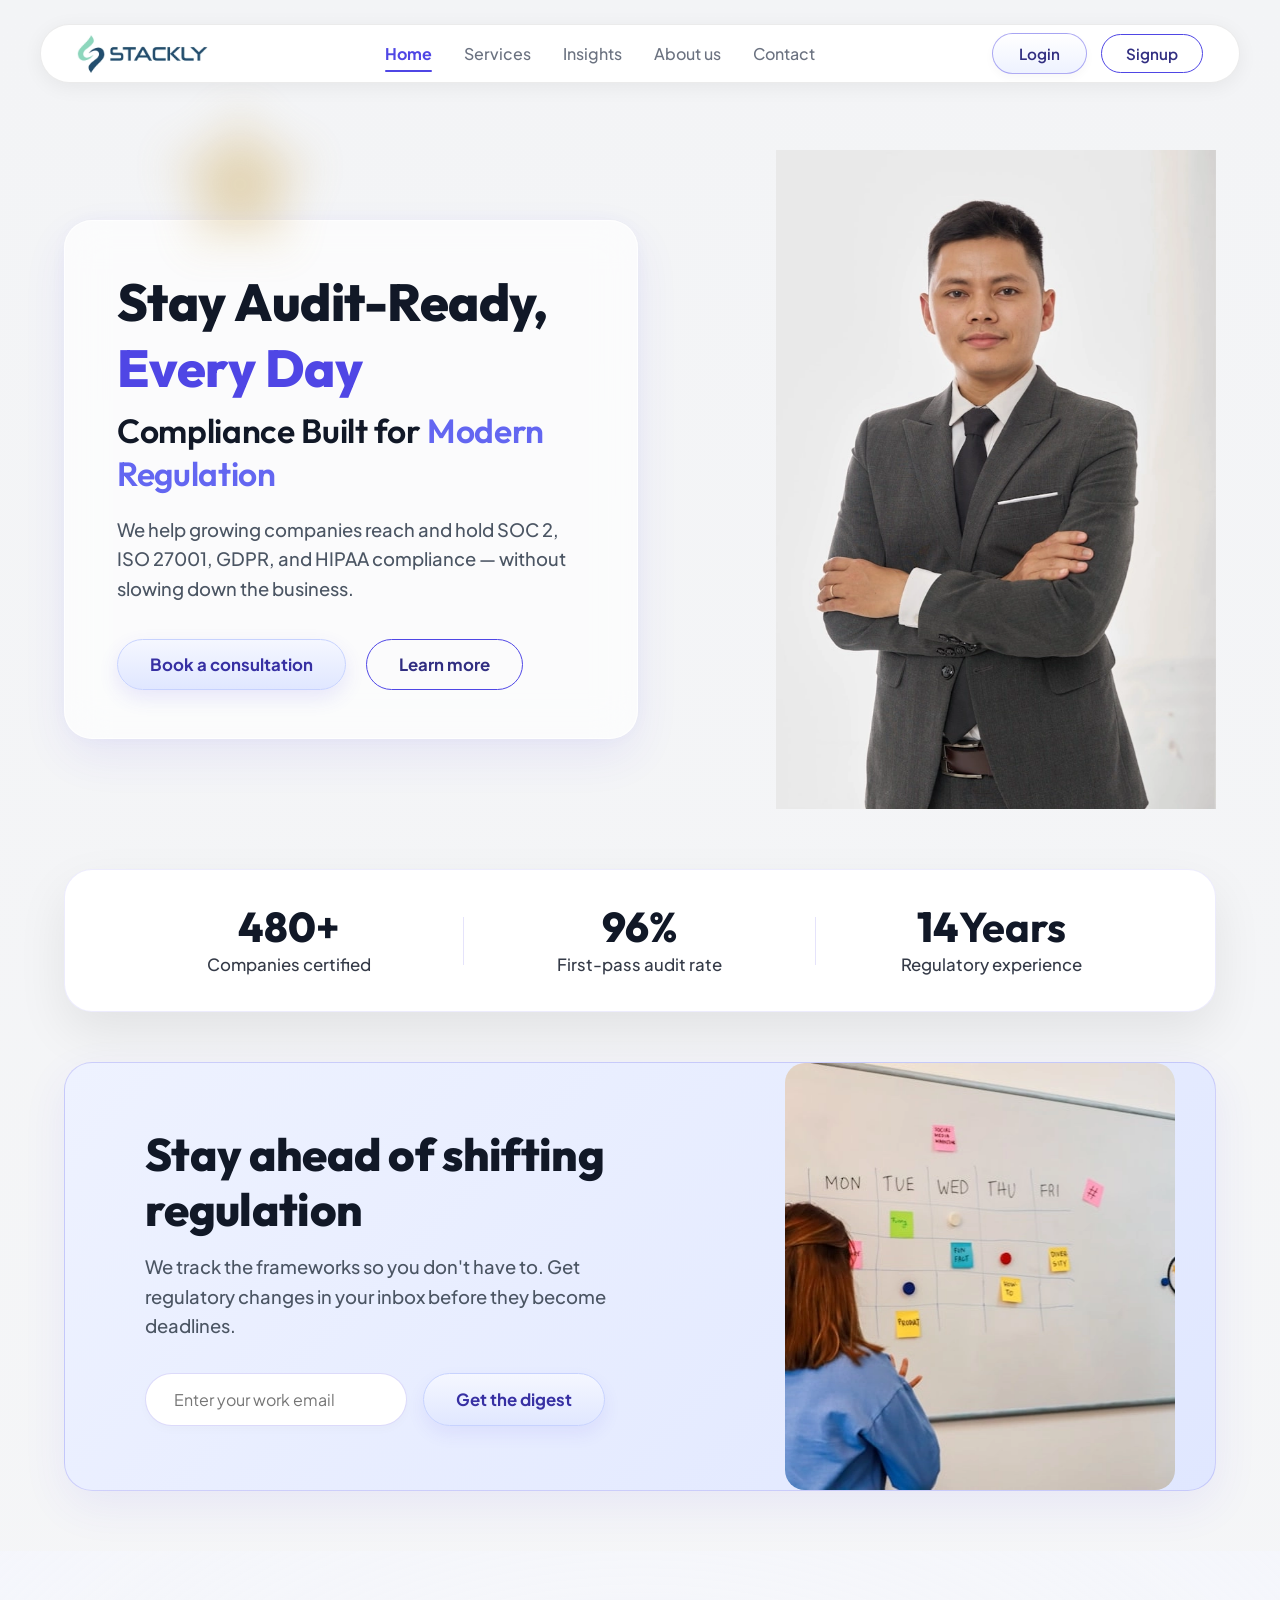
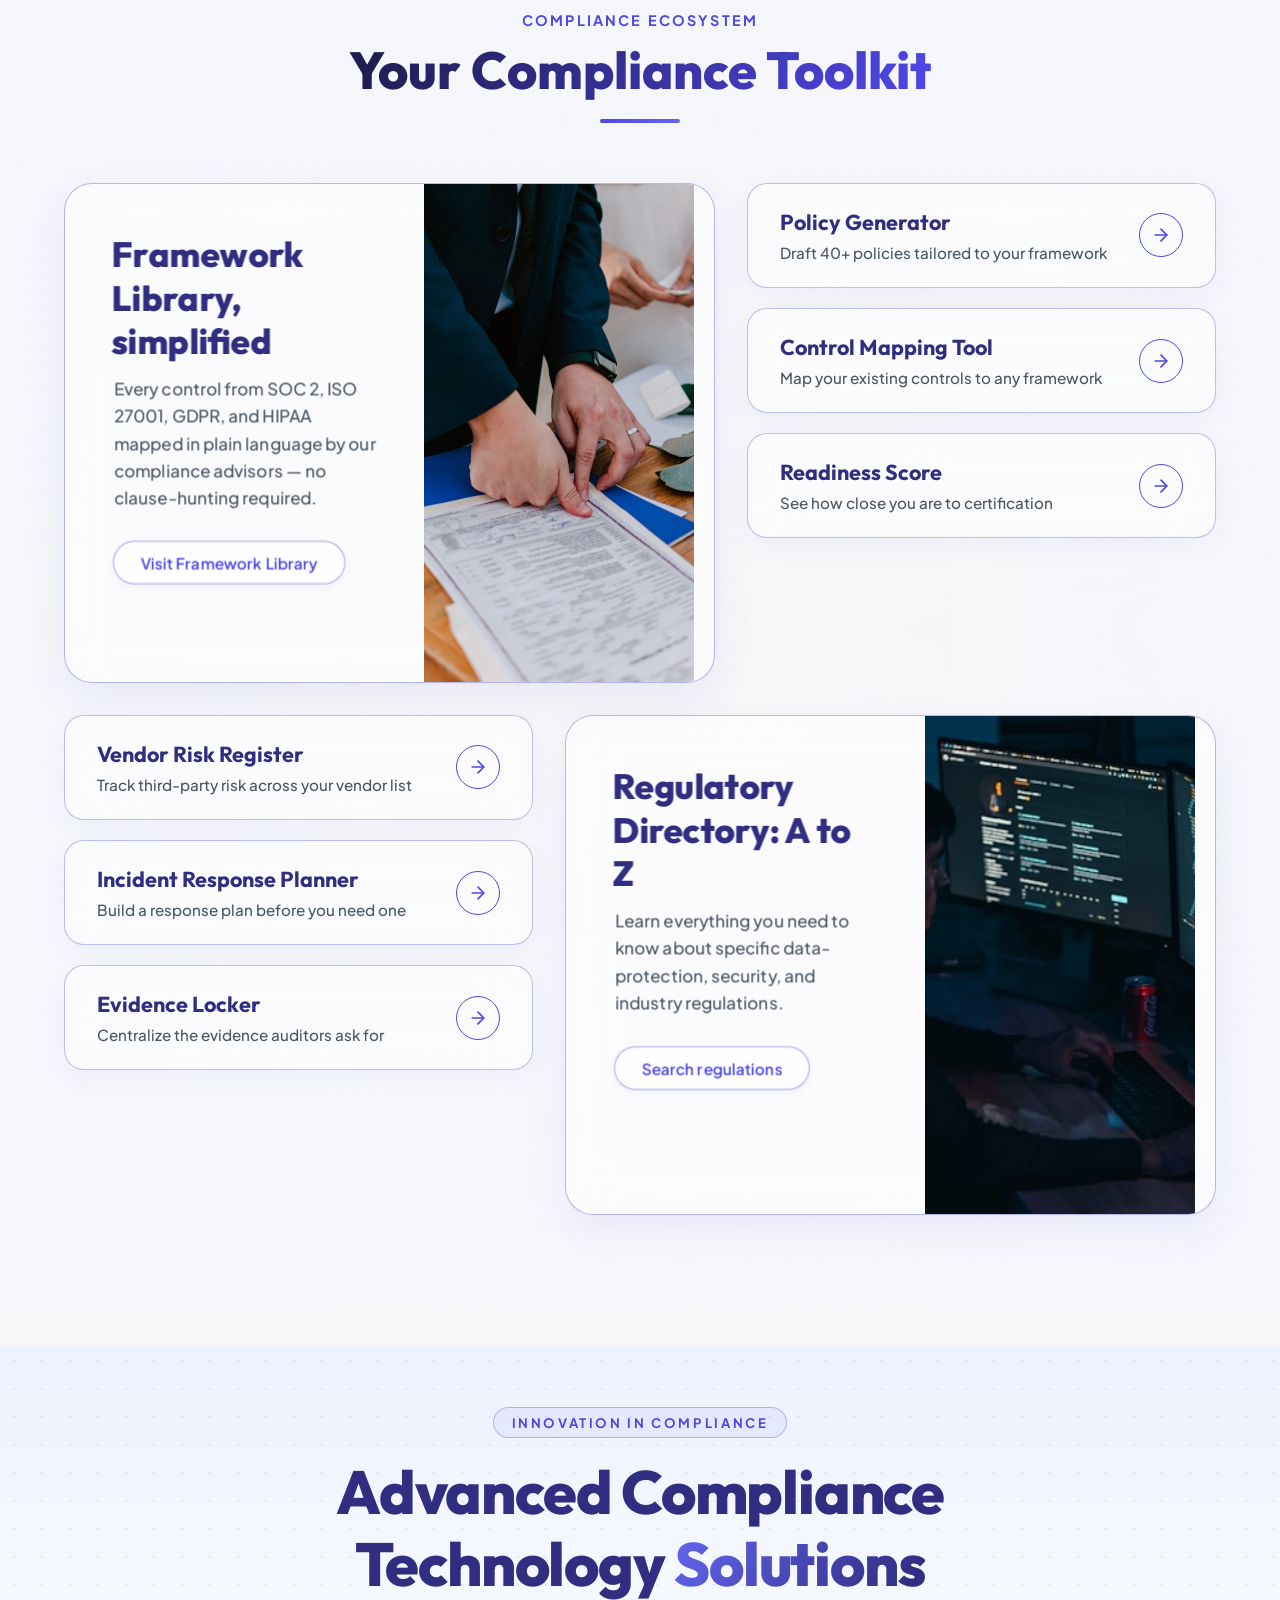
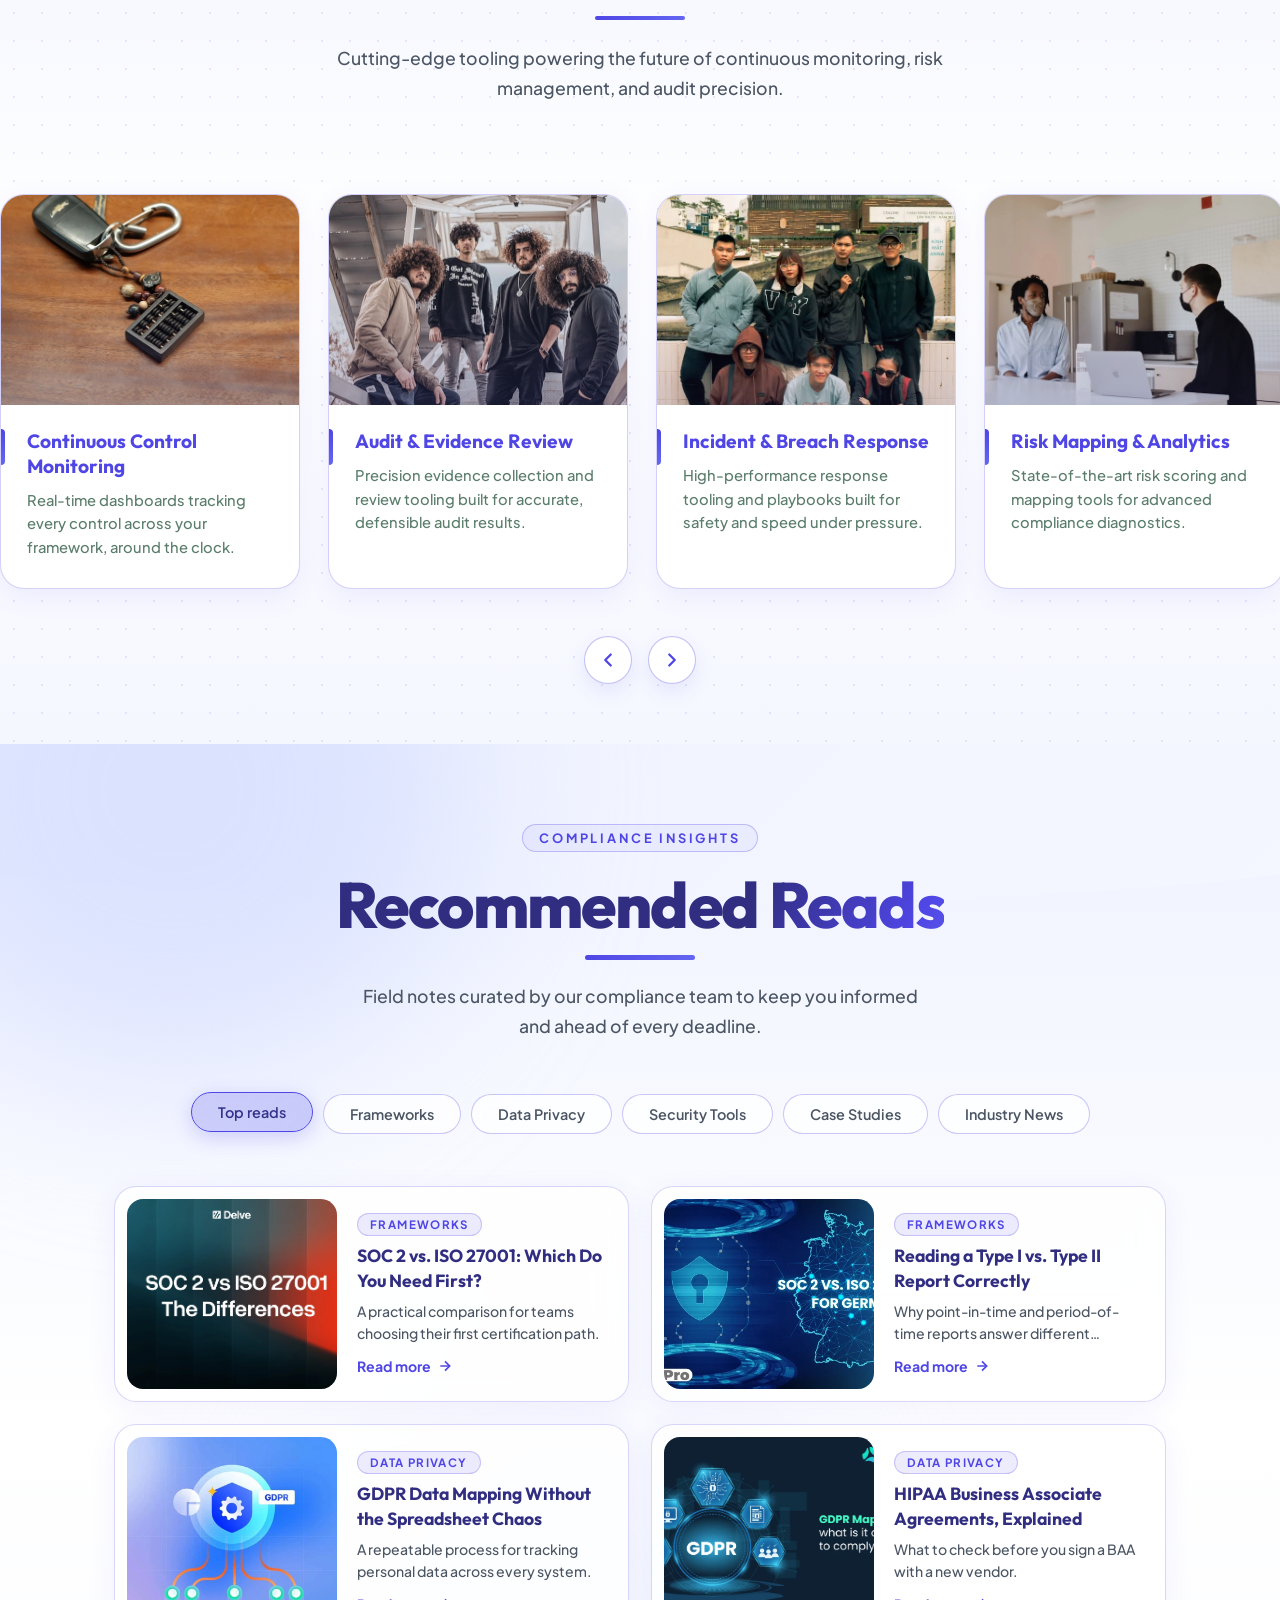
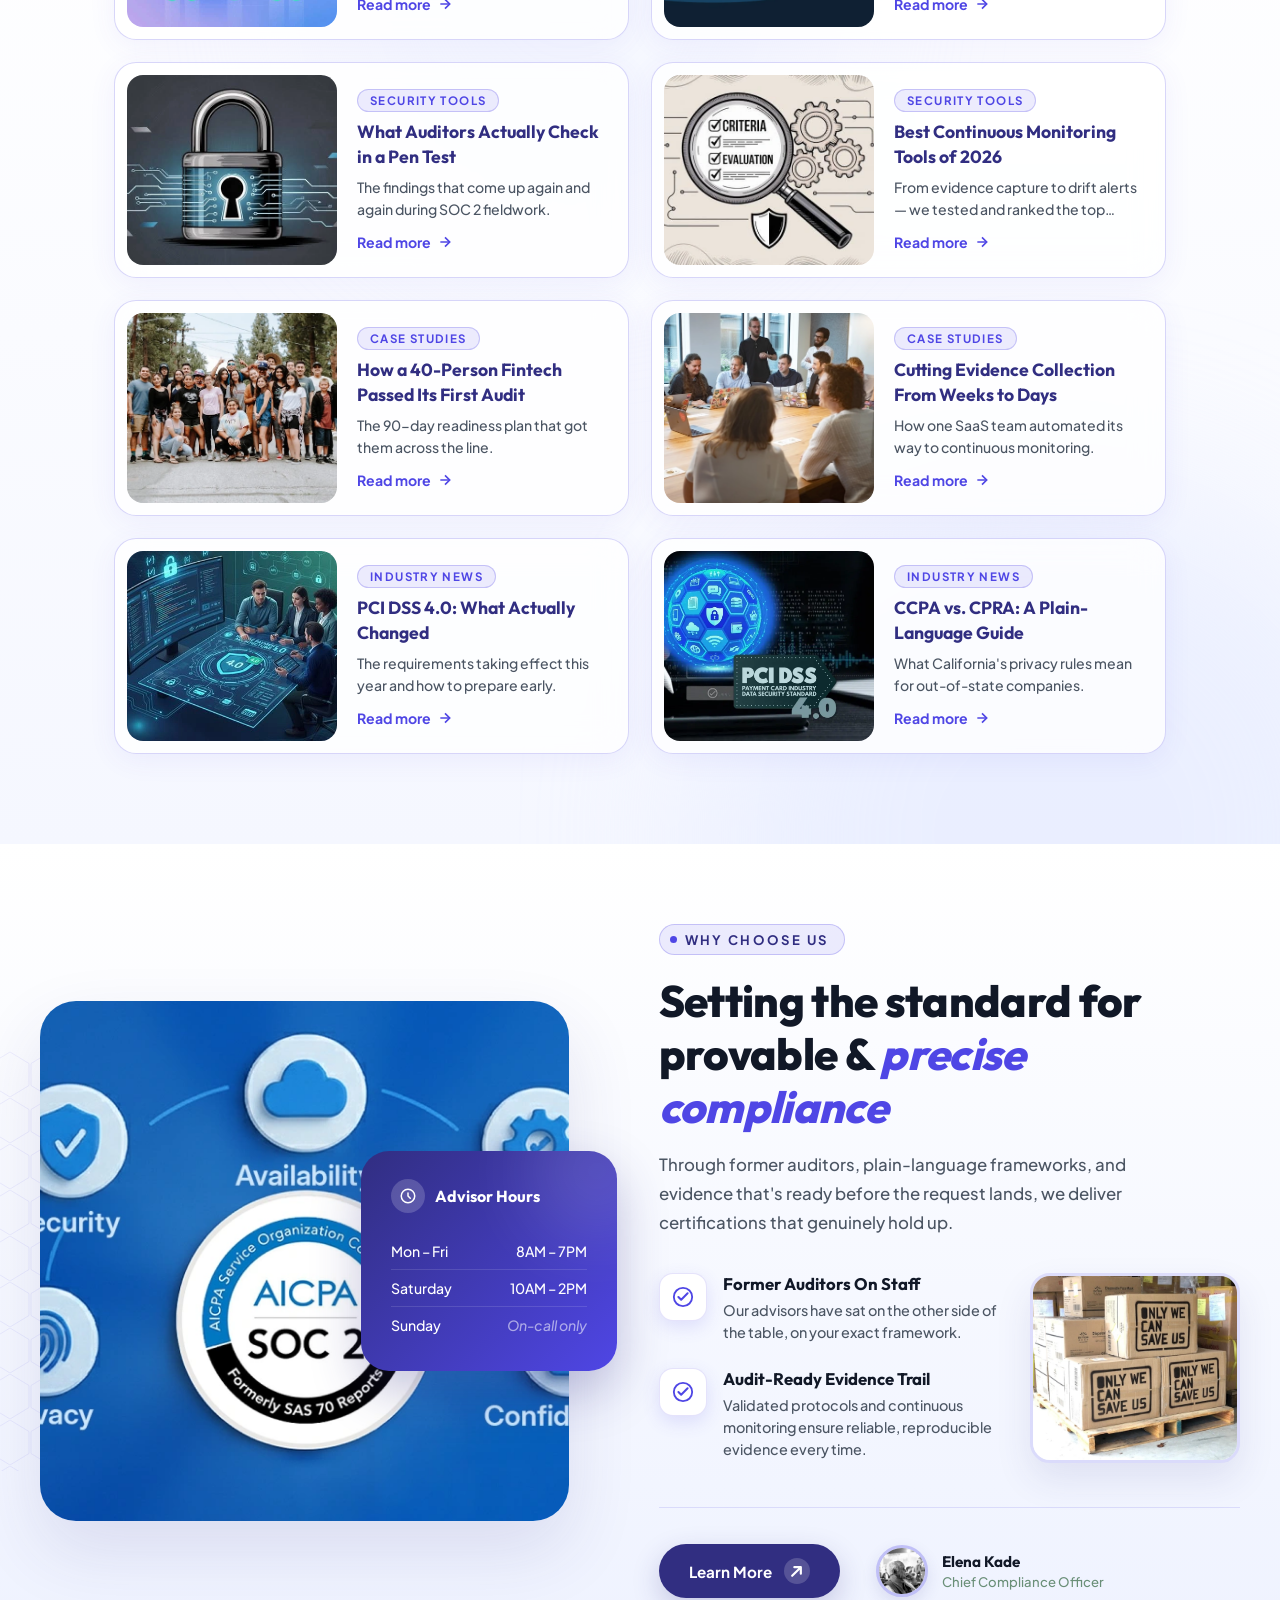
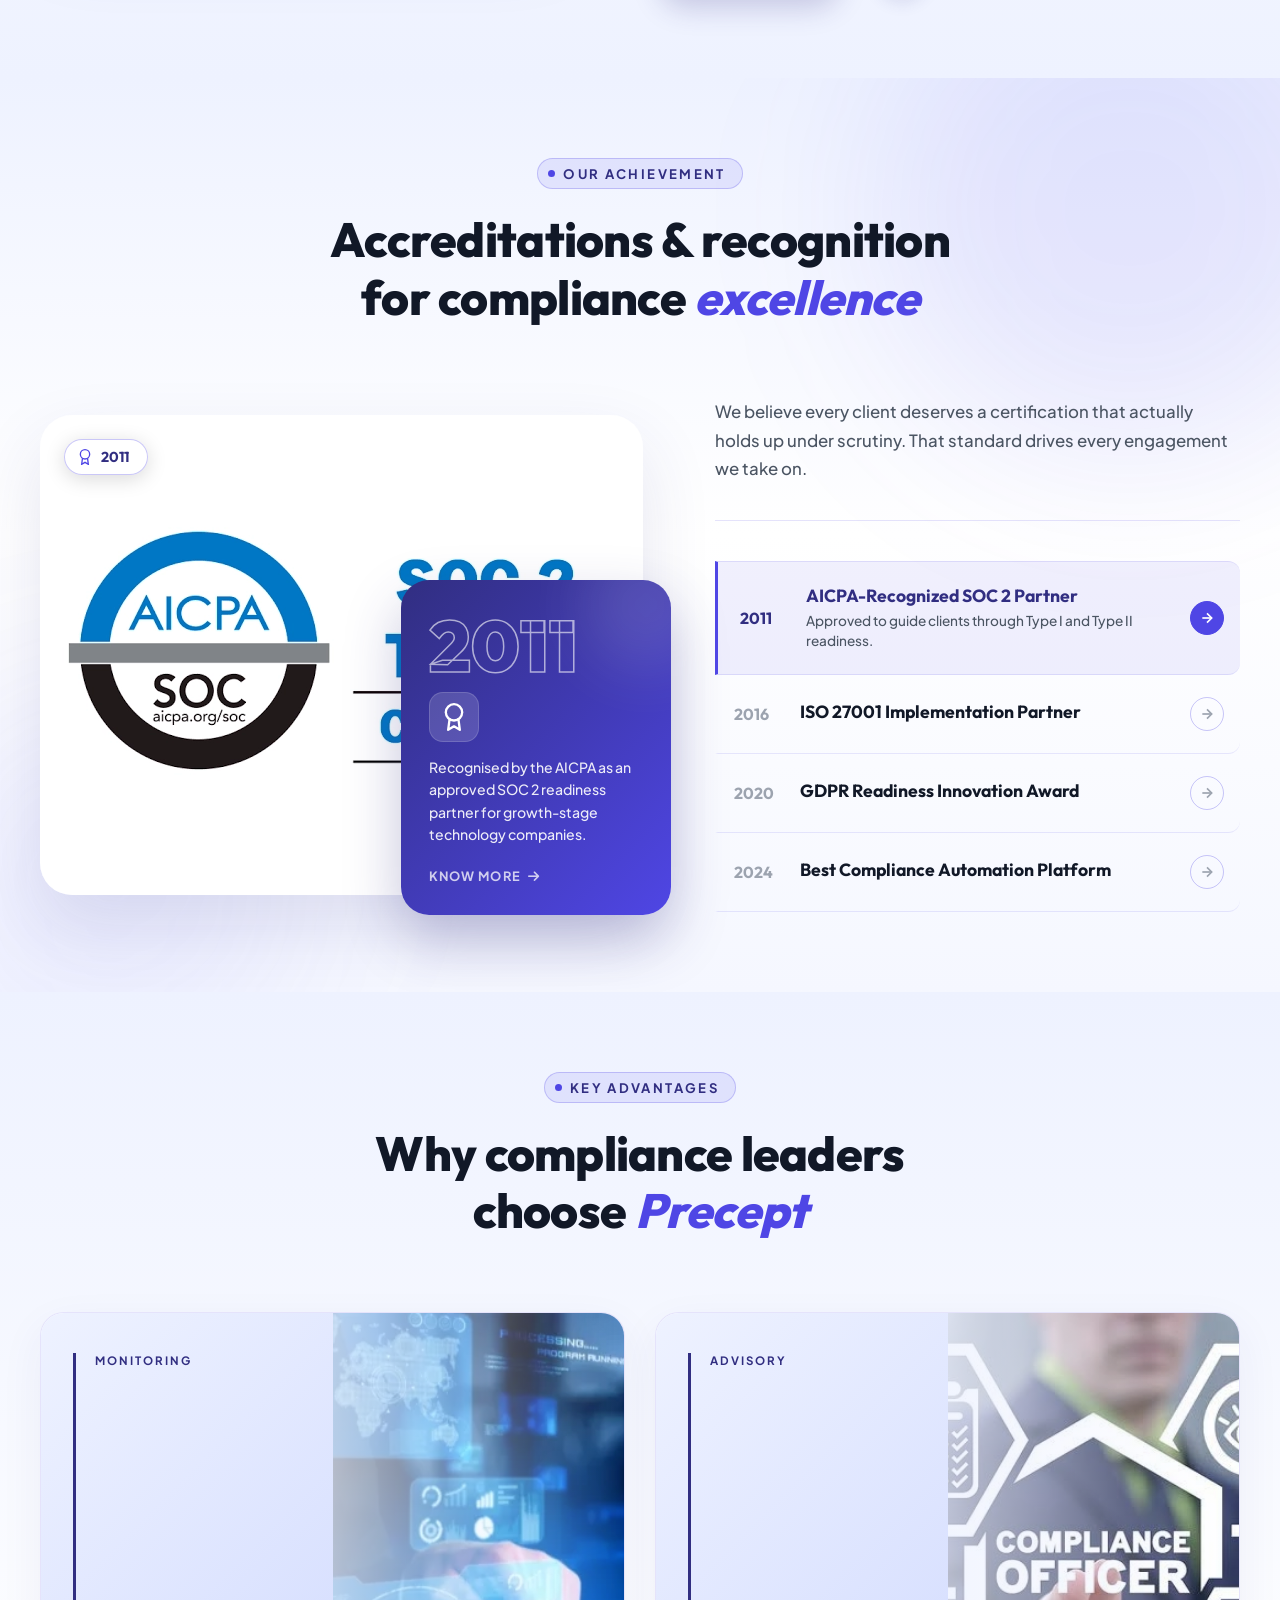
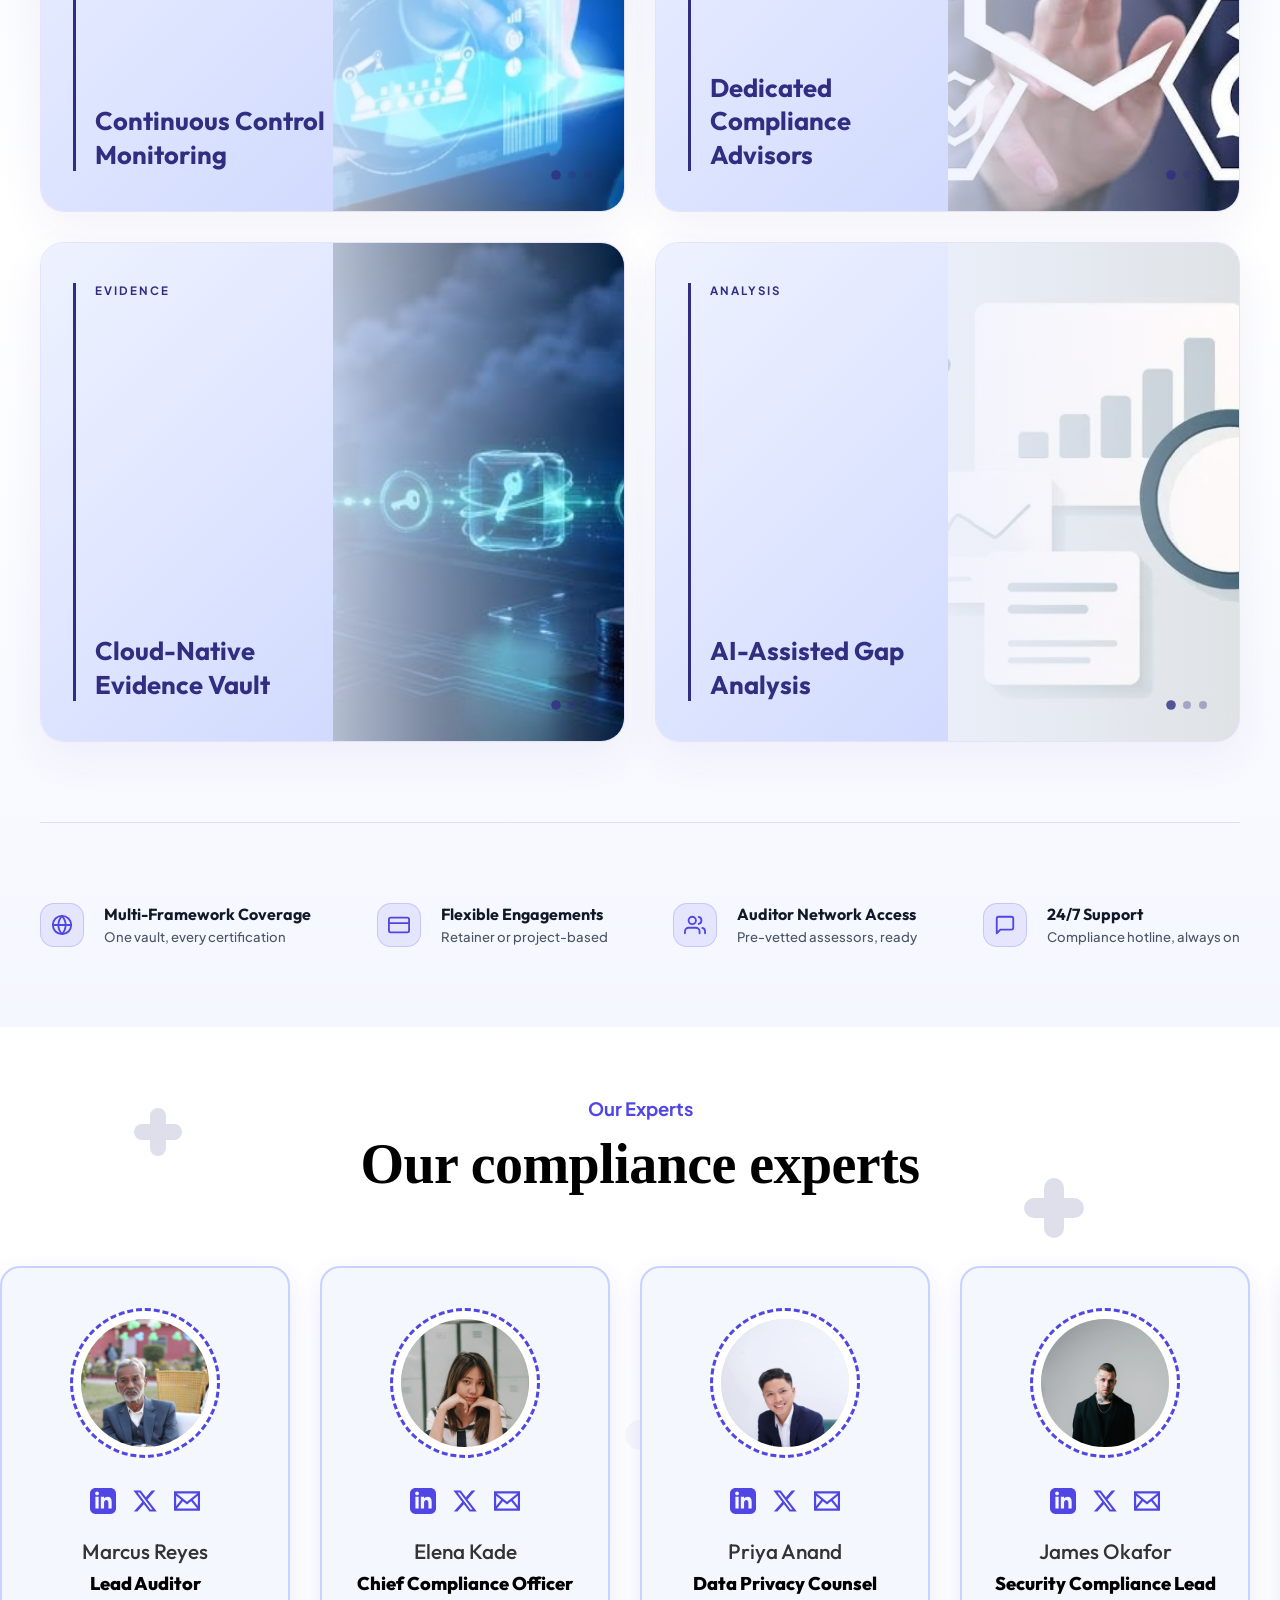
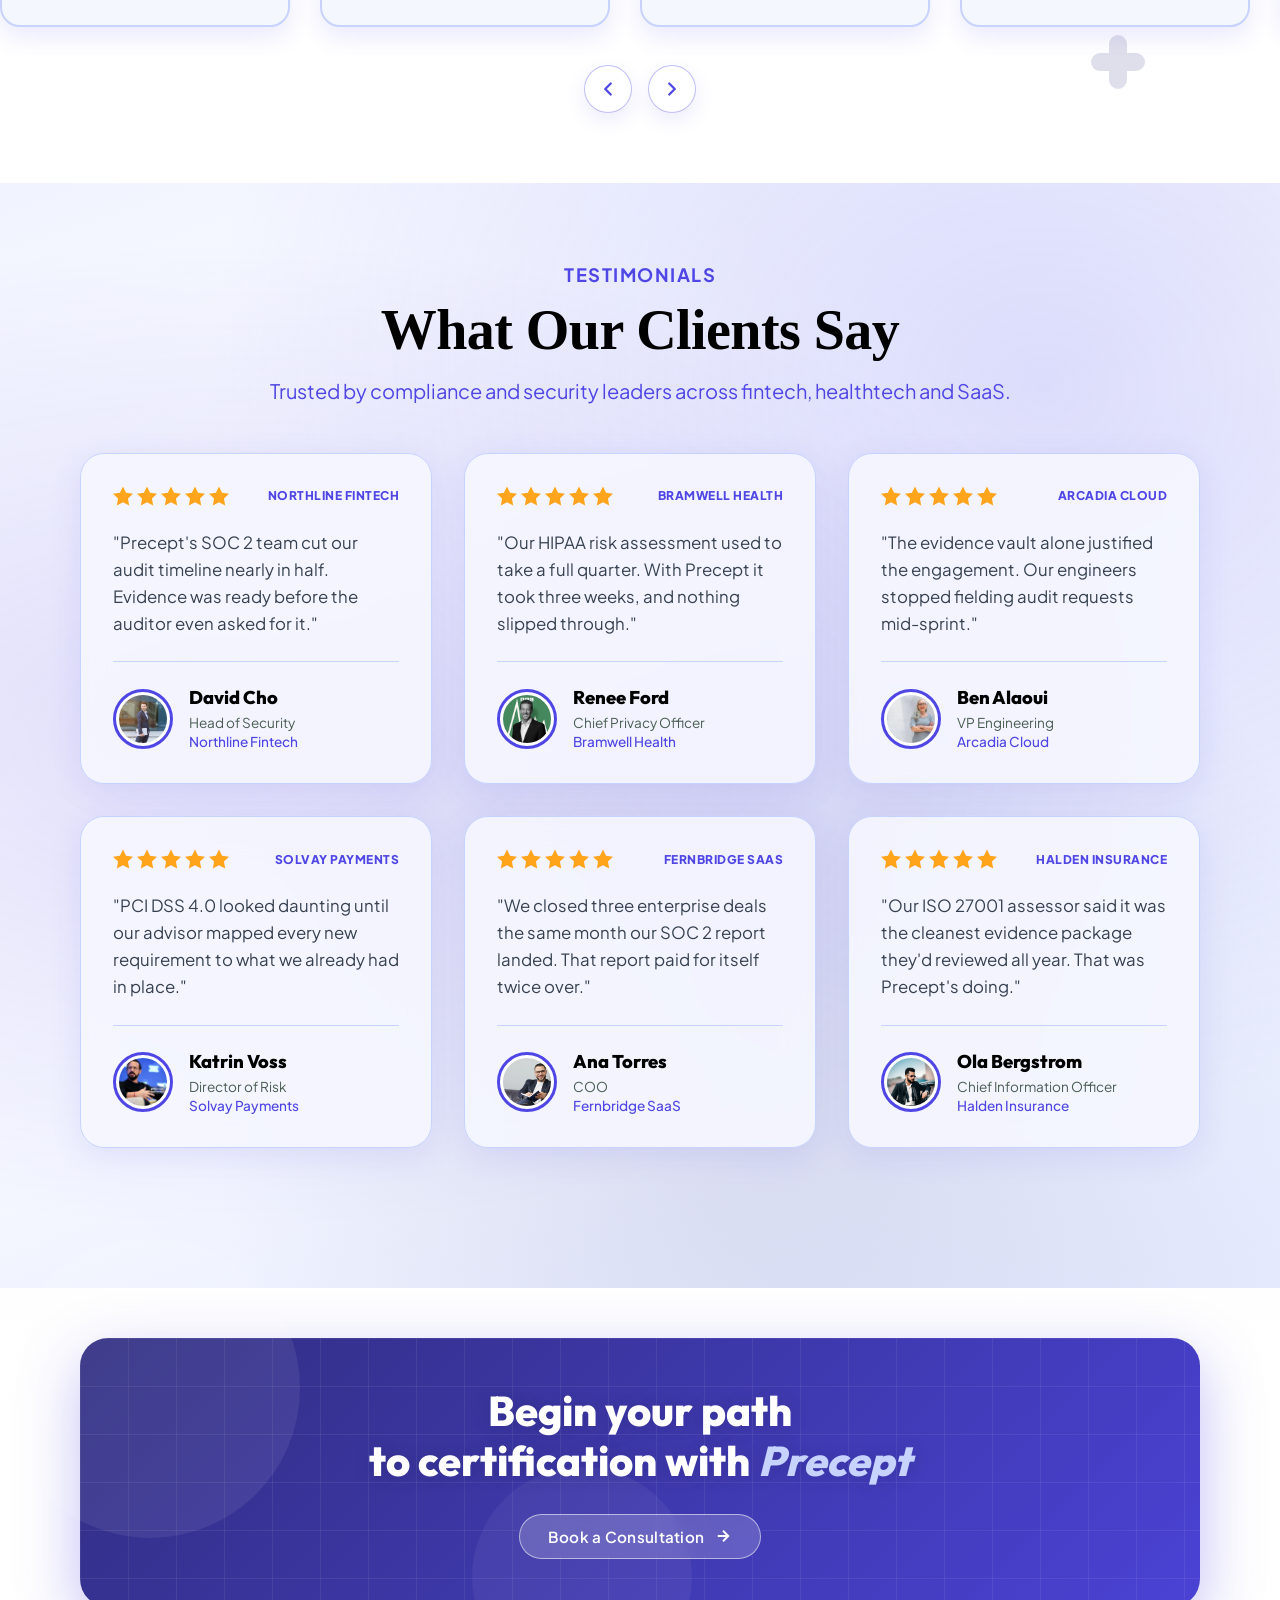
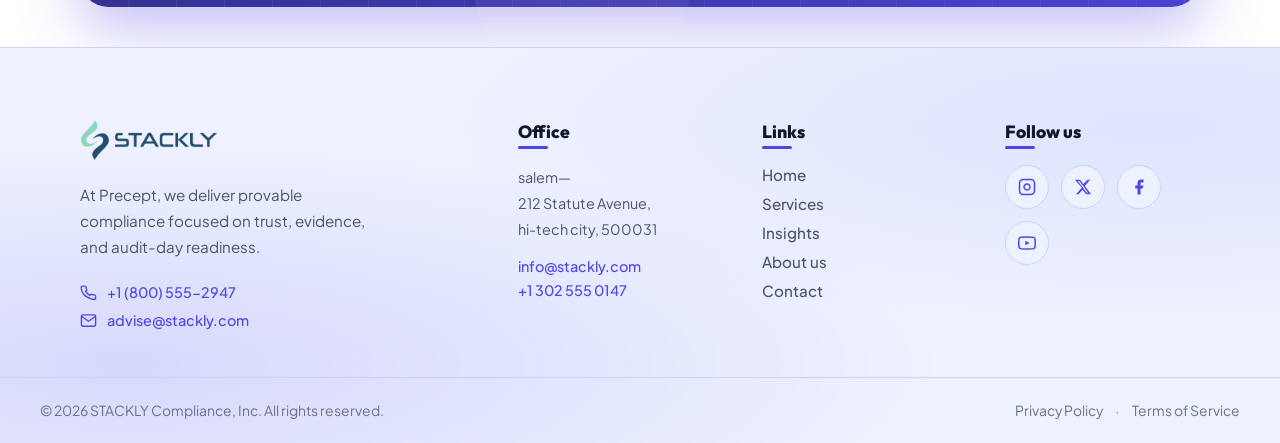
==== commit 91708d99: "final2" ====
--- a/html/index.html
+++ b/html/index.html
@@ -1346,7 +1346,7 @@
                 <div class="footer-col footer-office-col">
                     <h4 class="footer-col-title">Office</h4>
                     <address class="footer-address">
-                        Hyderabad—<br>
+                        salem—<br>
                         212 Statute Avenue,<br>
                         hi-tech city, 500031
                     </address>
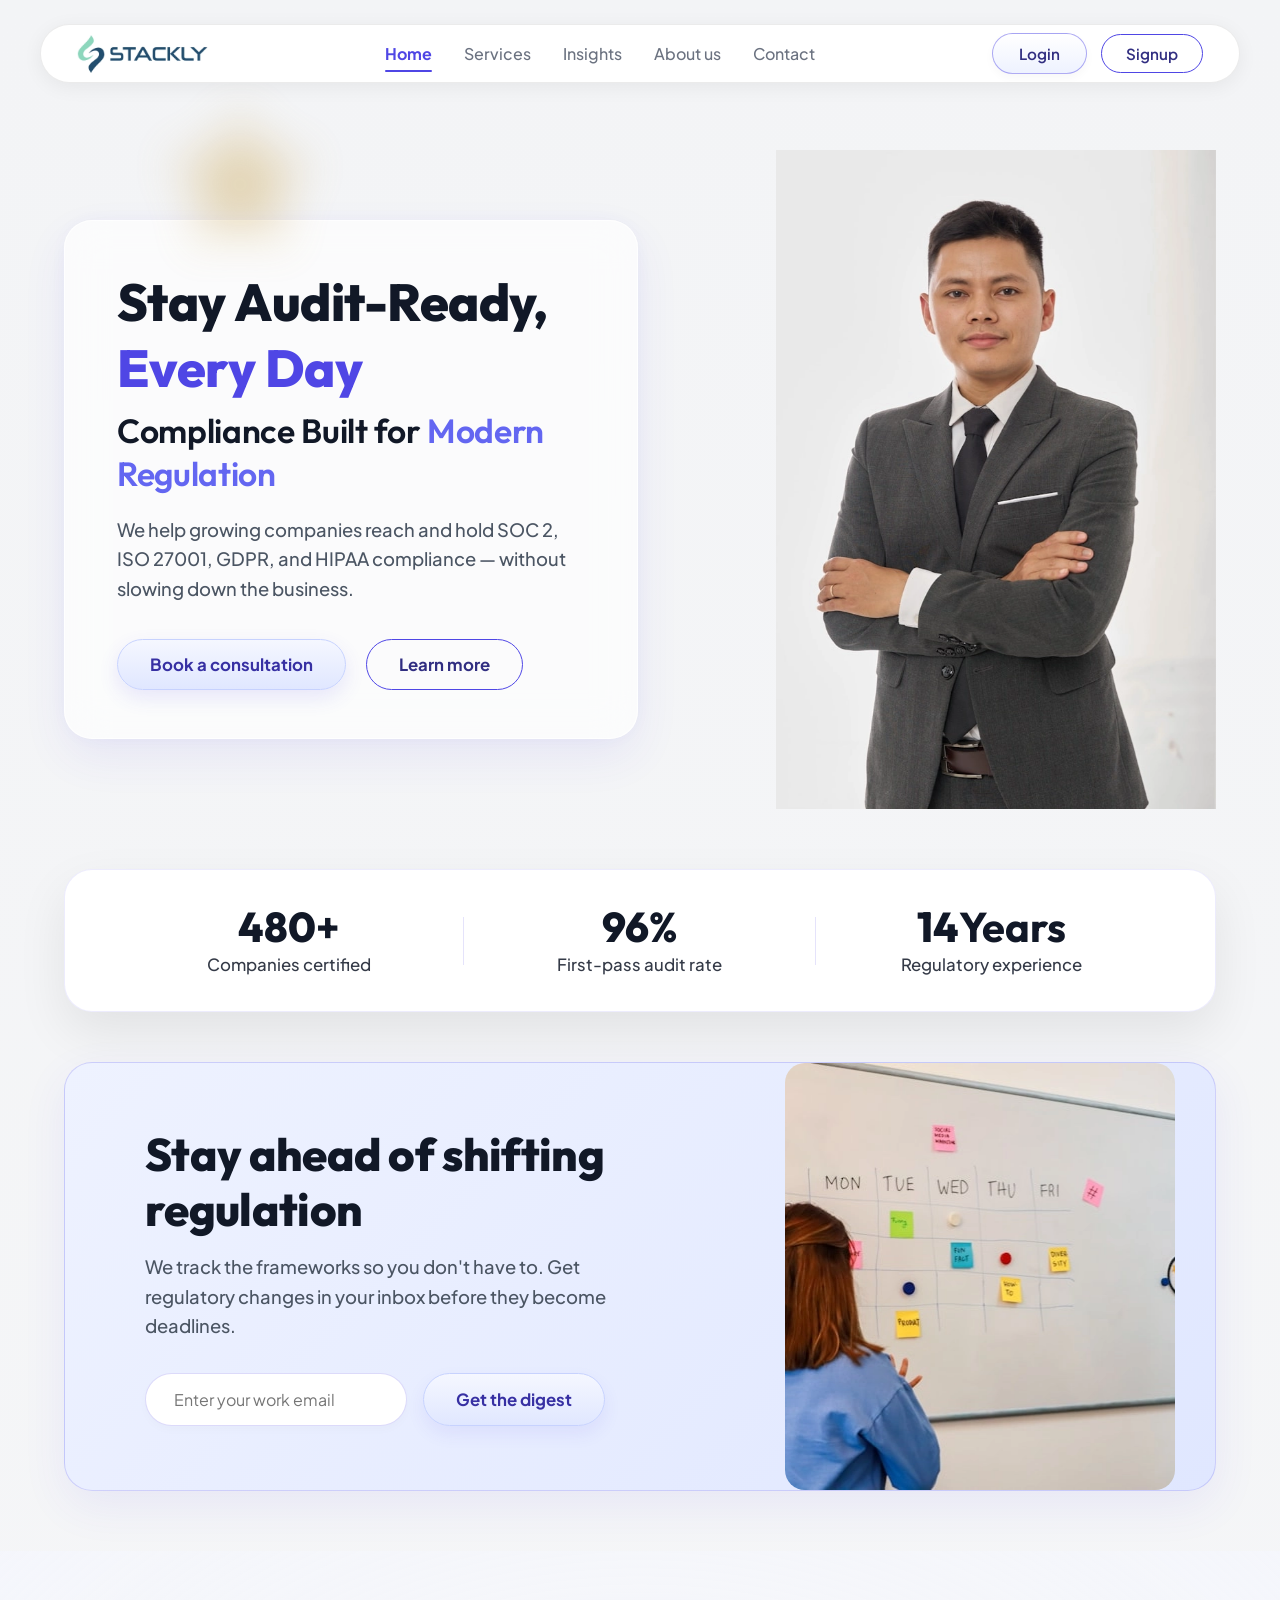
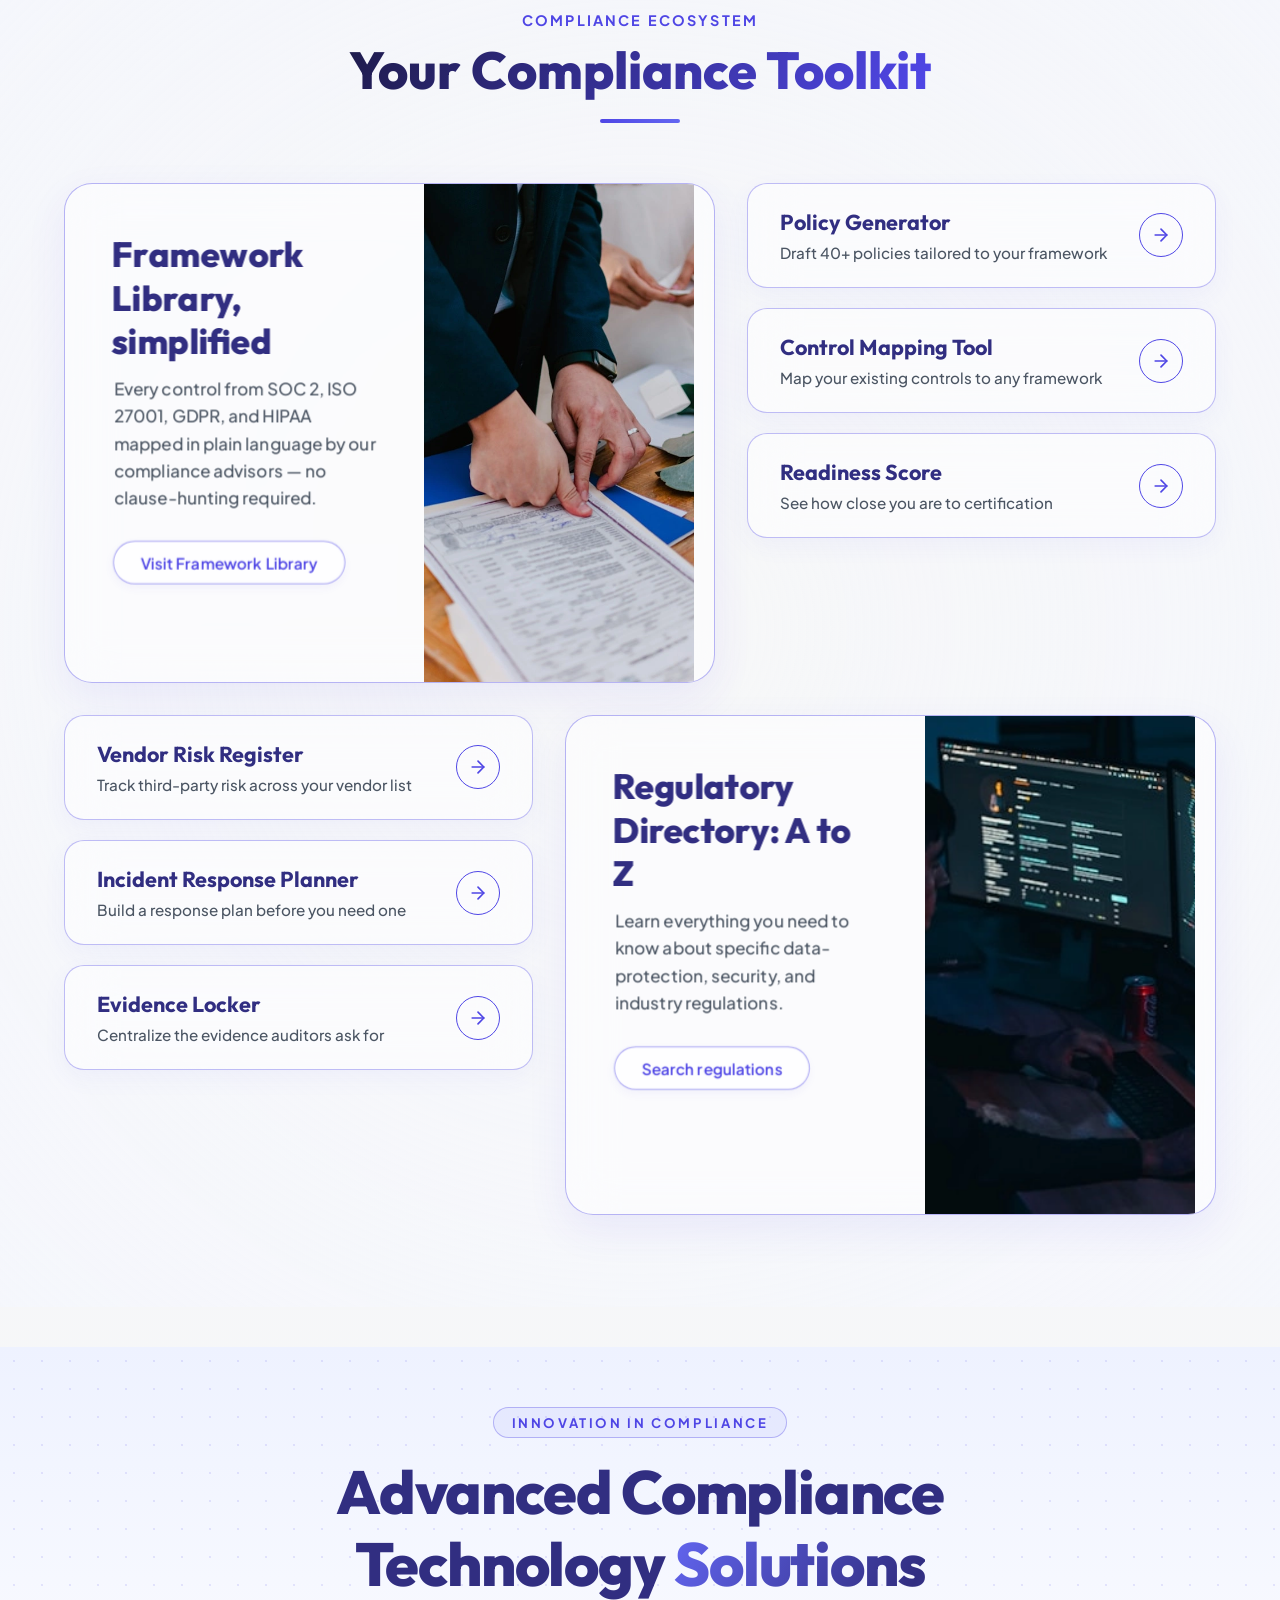
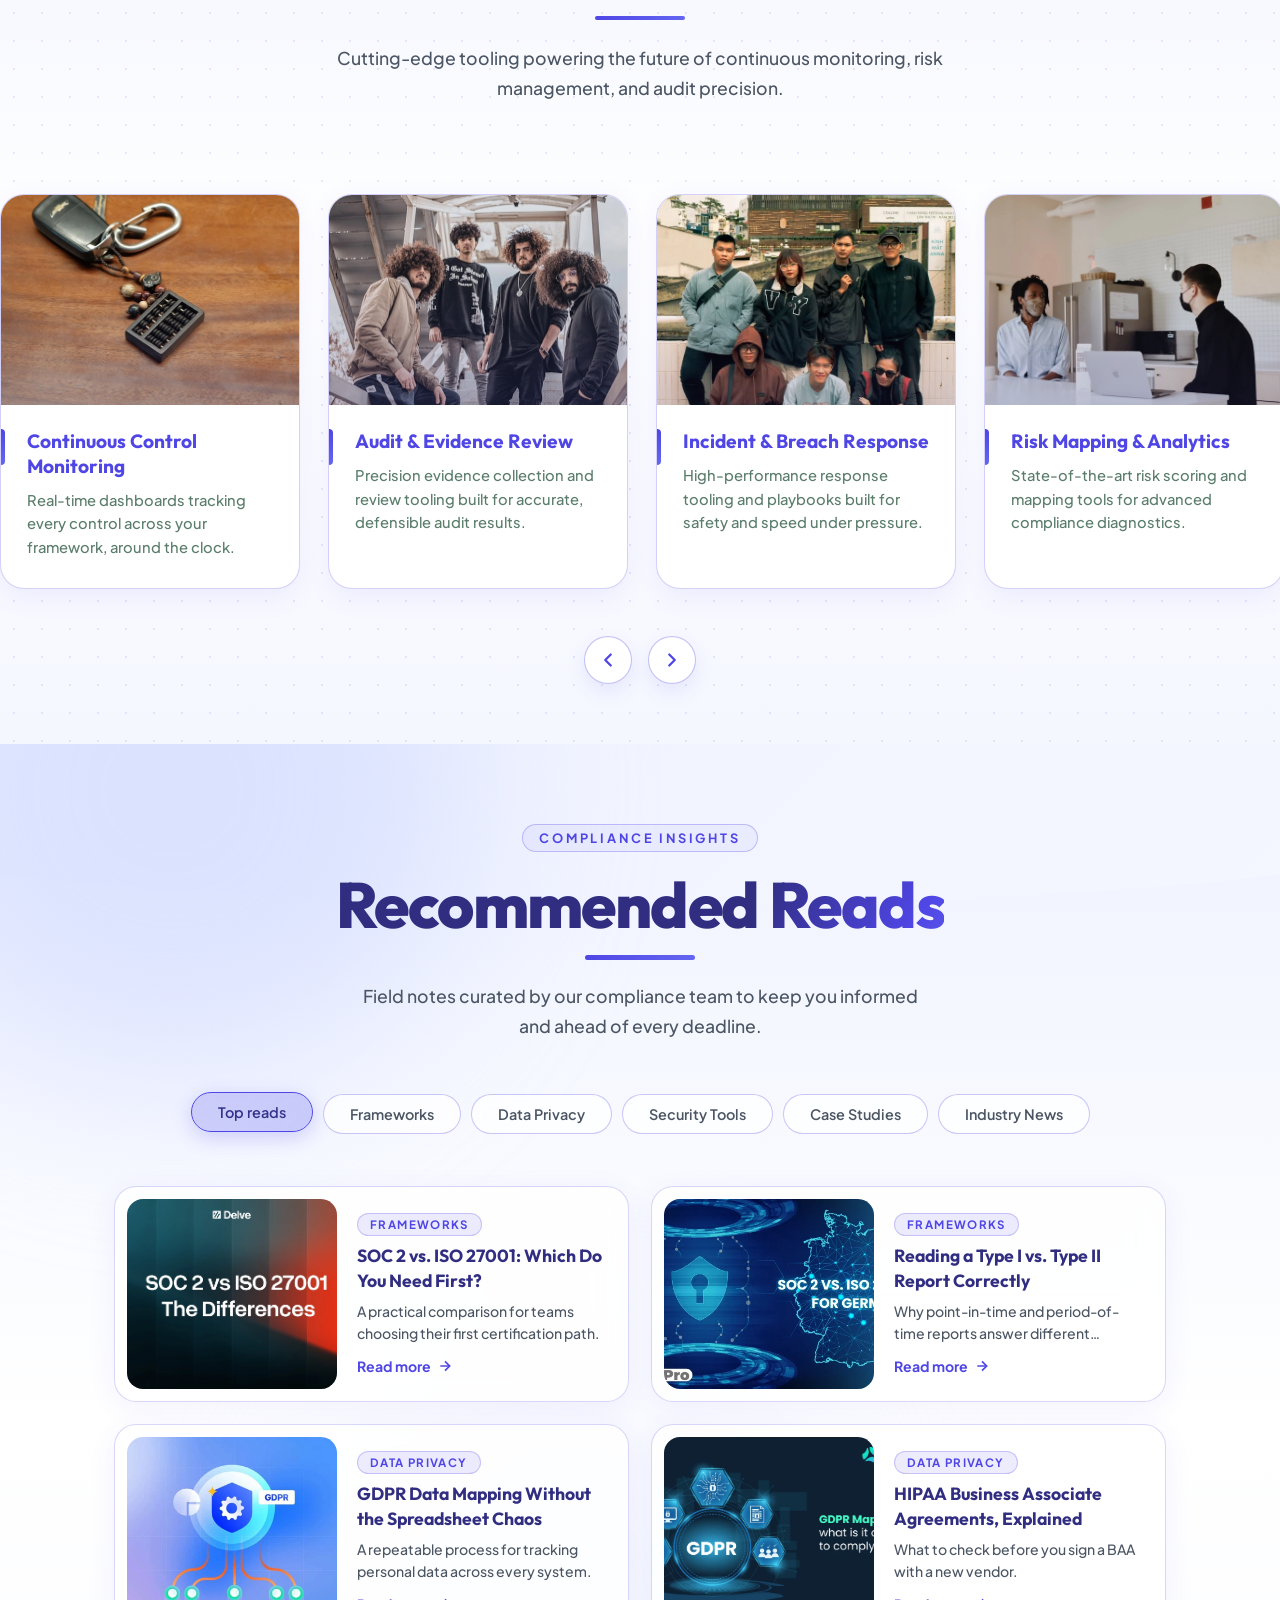
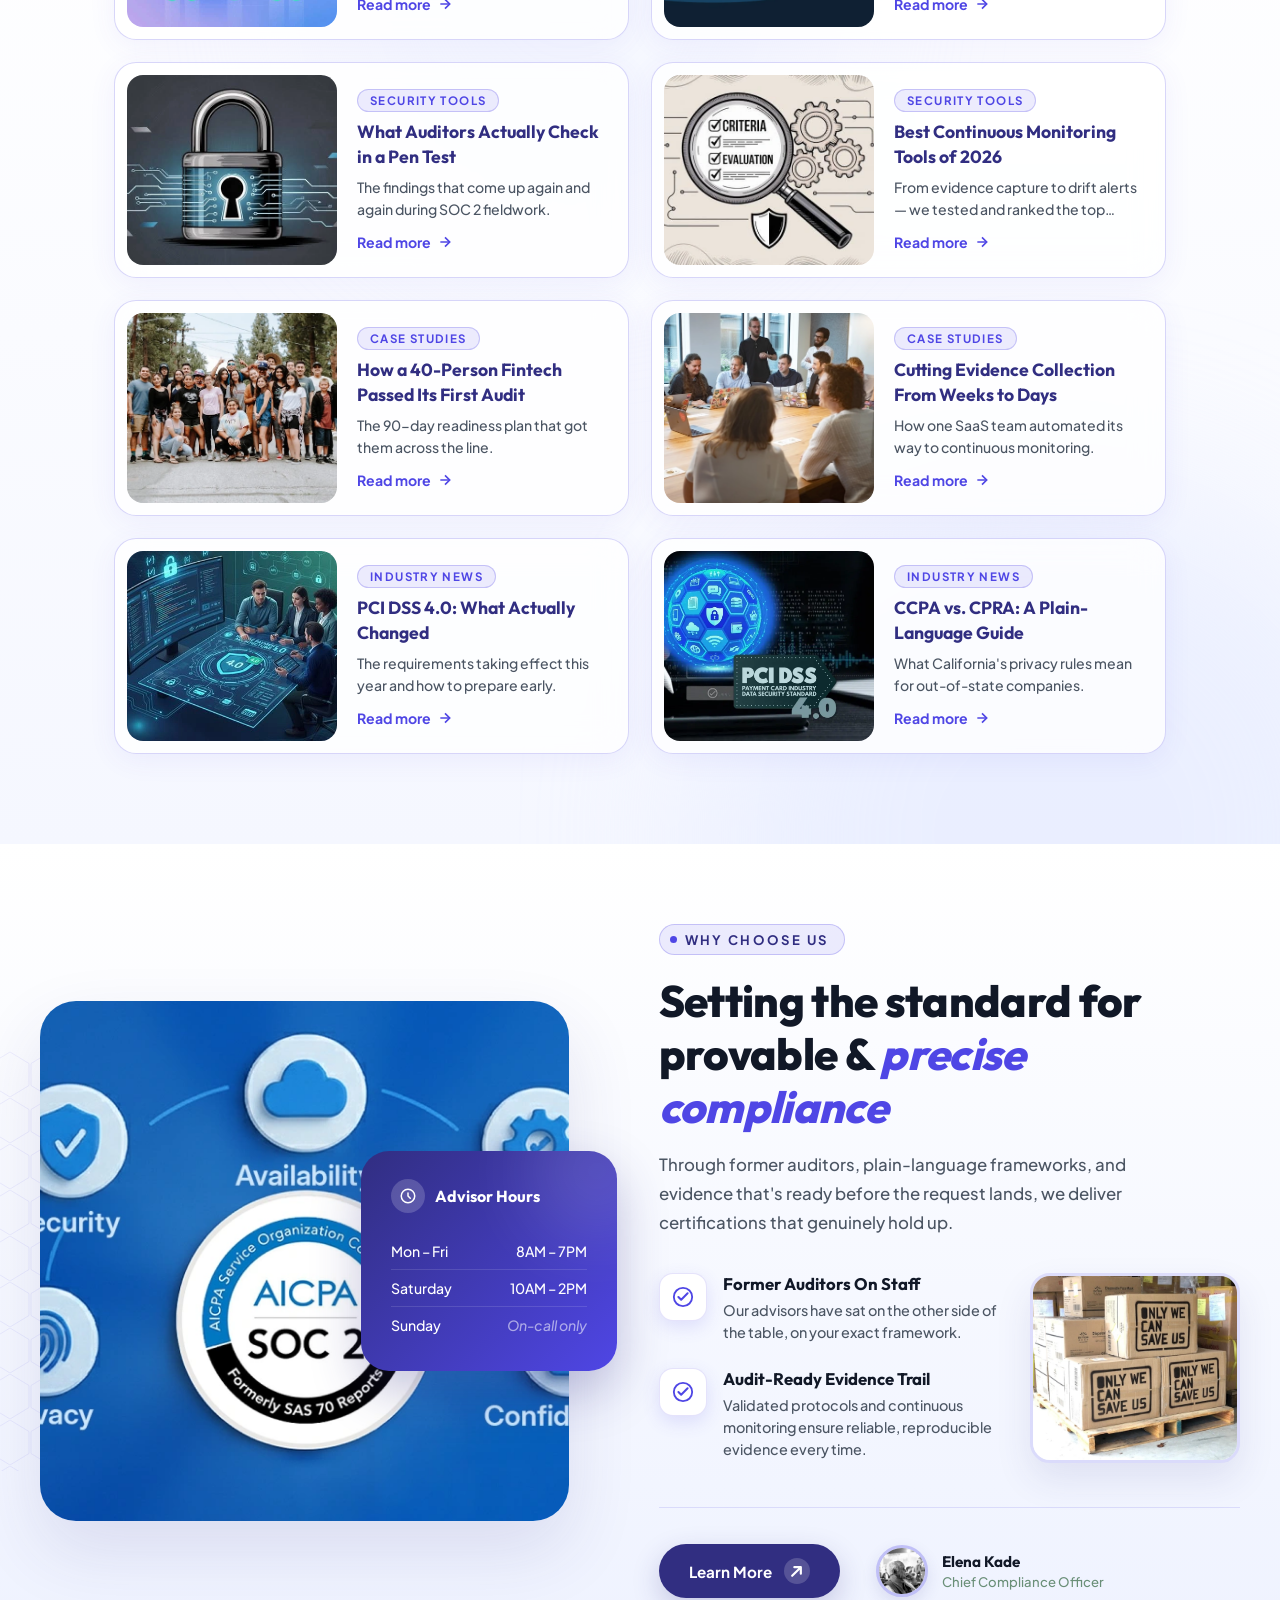
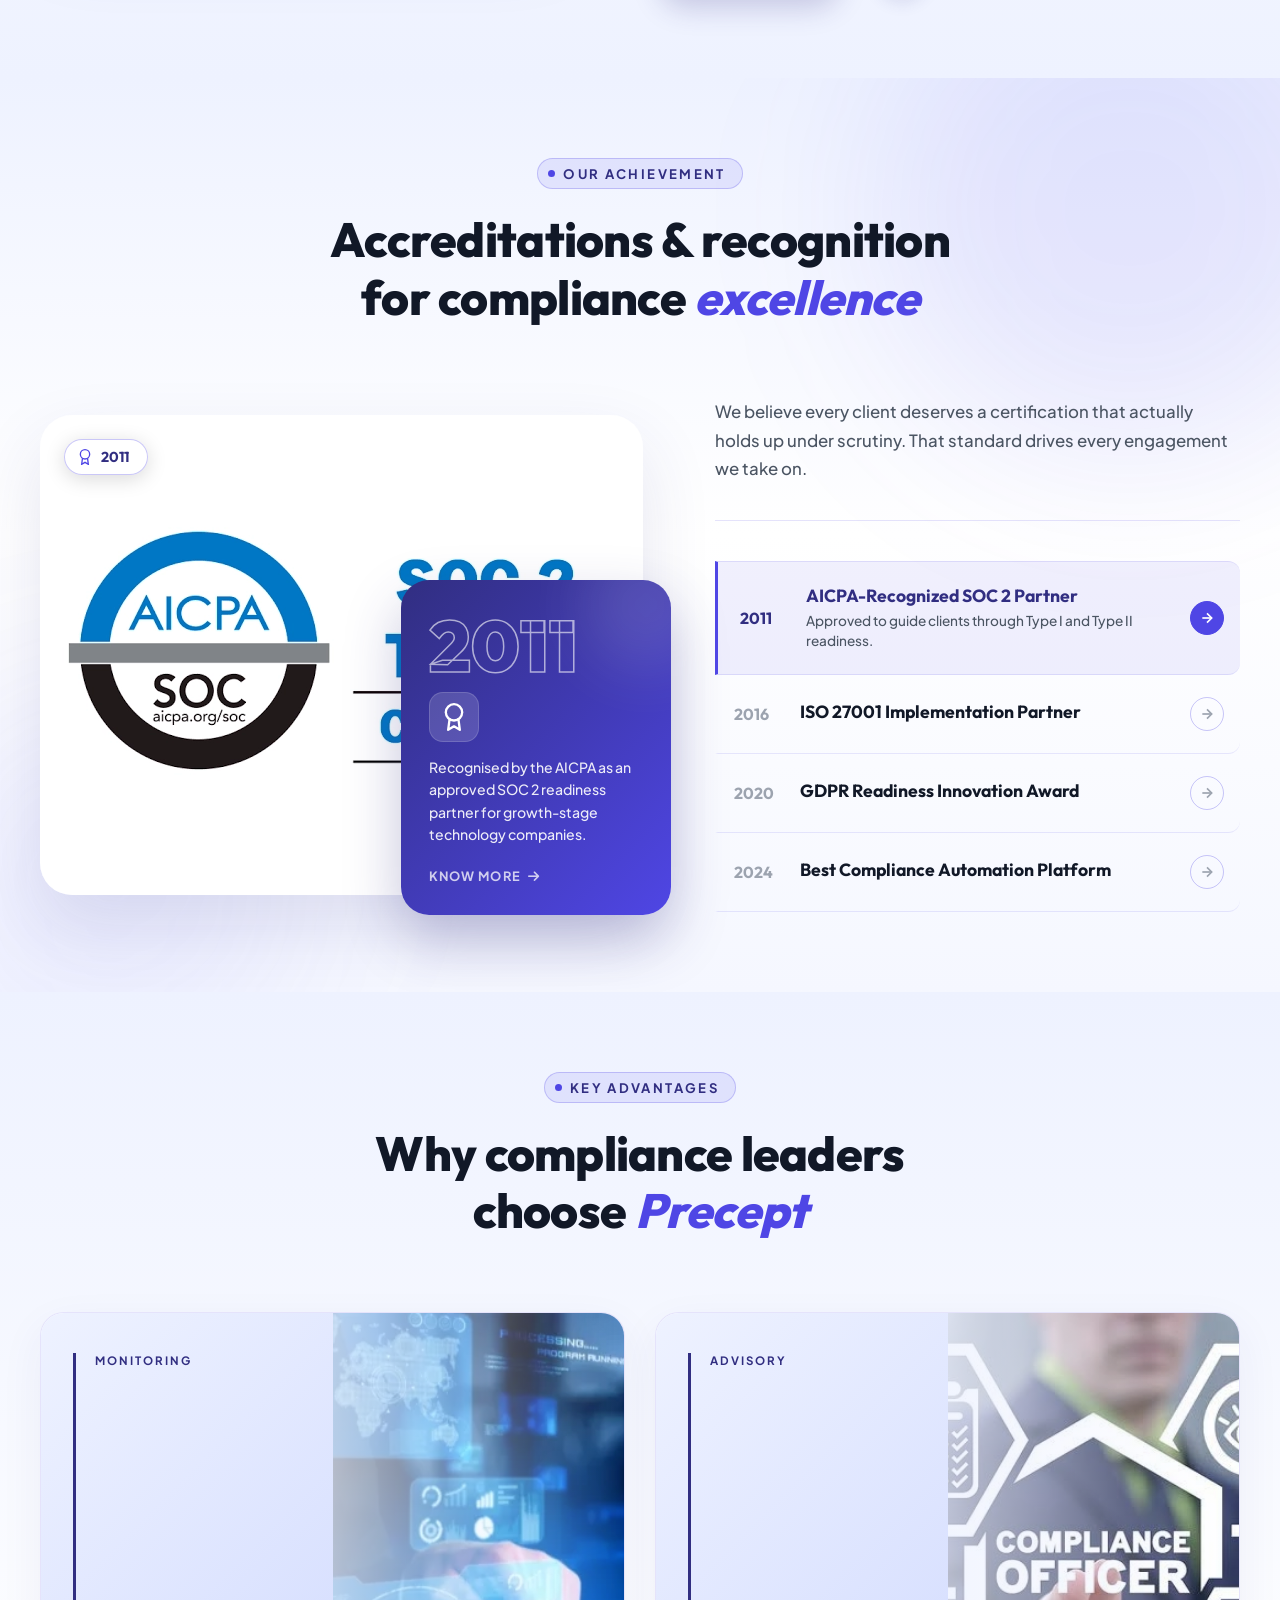
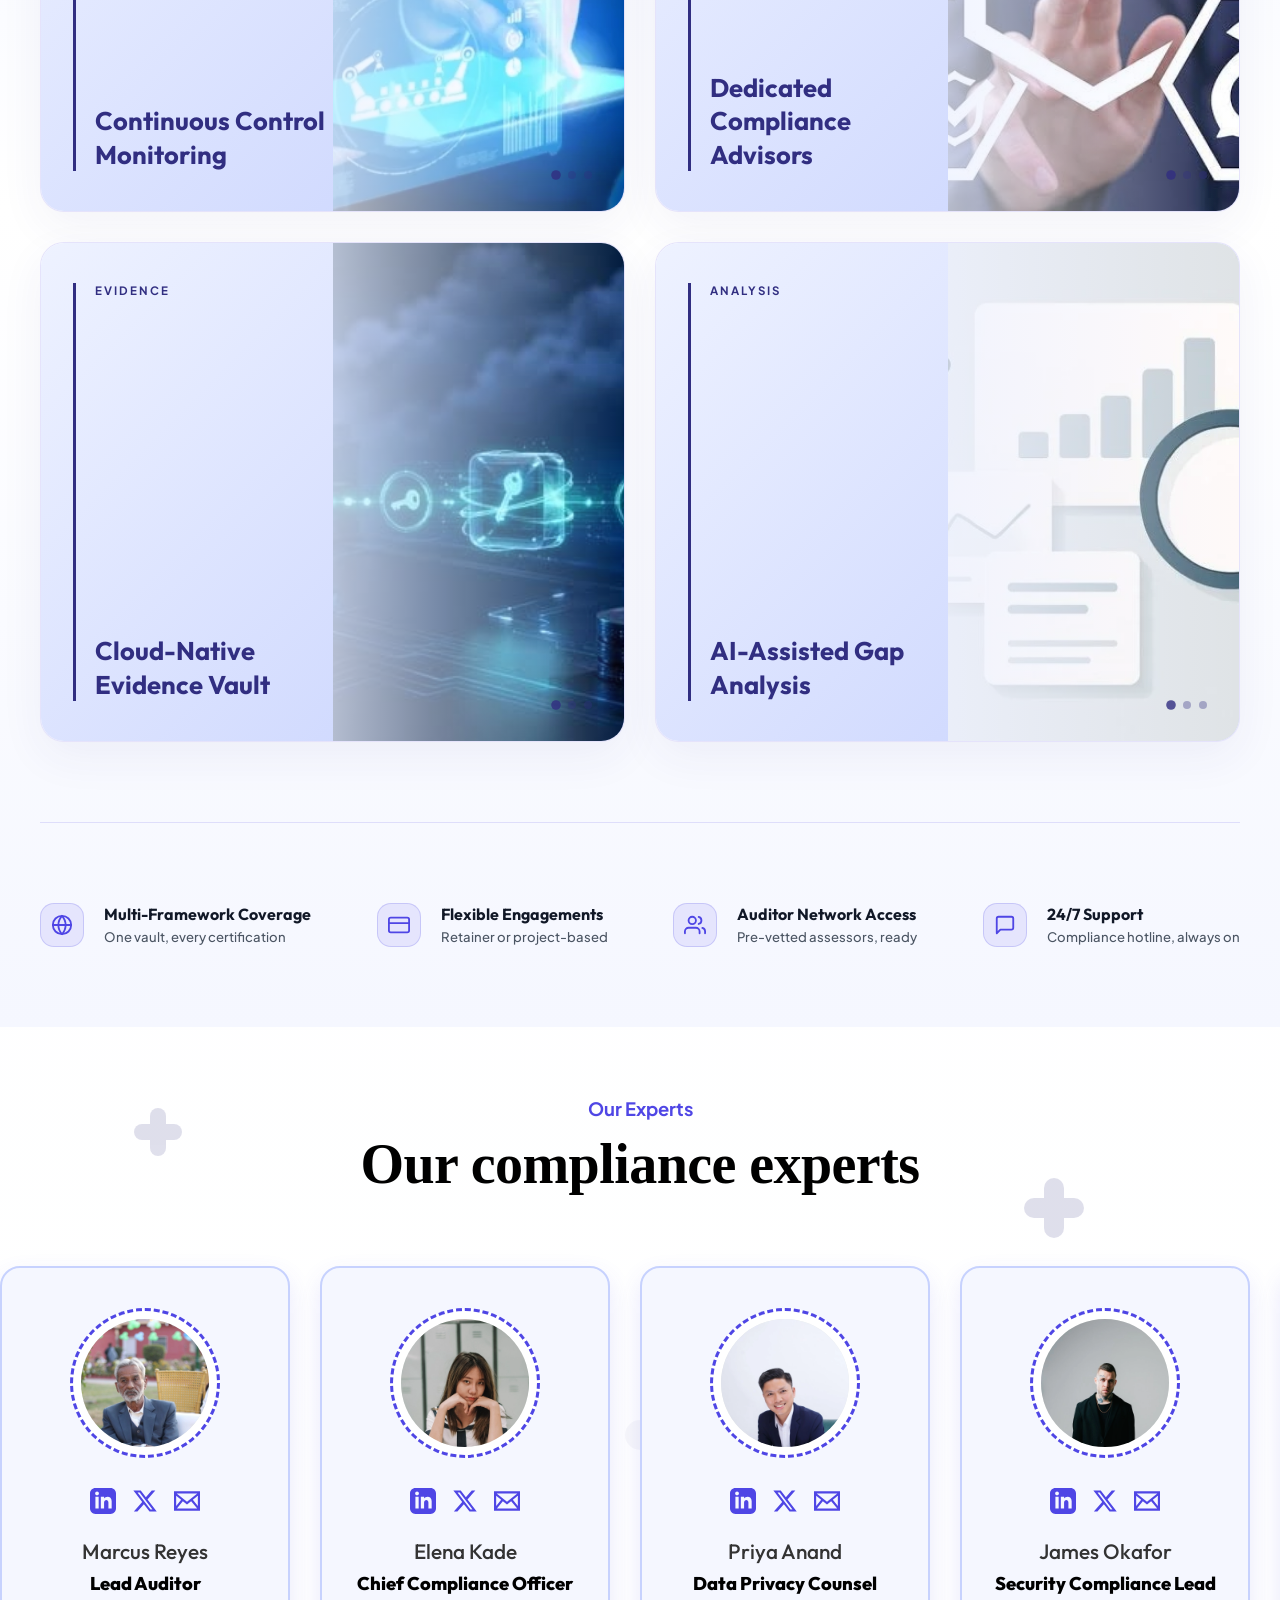
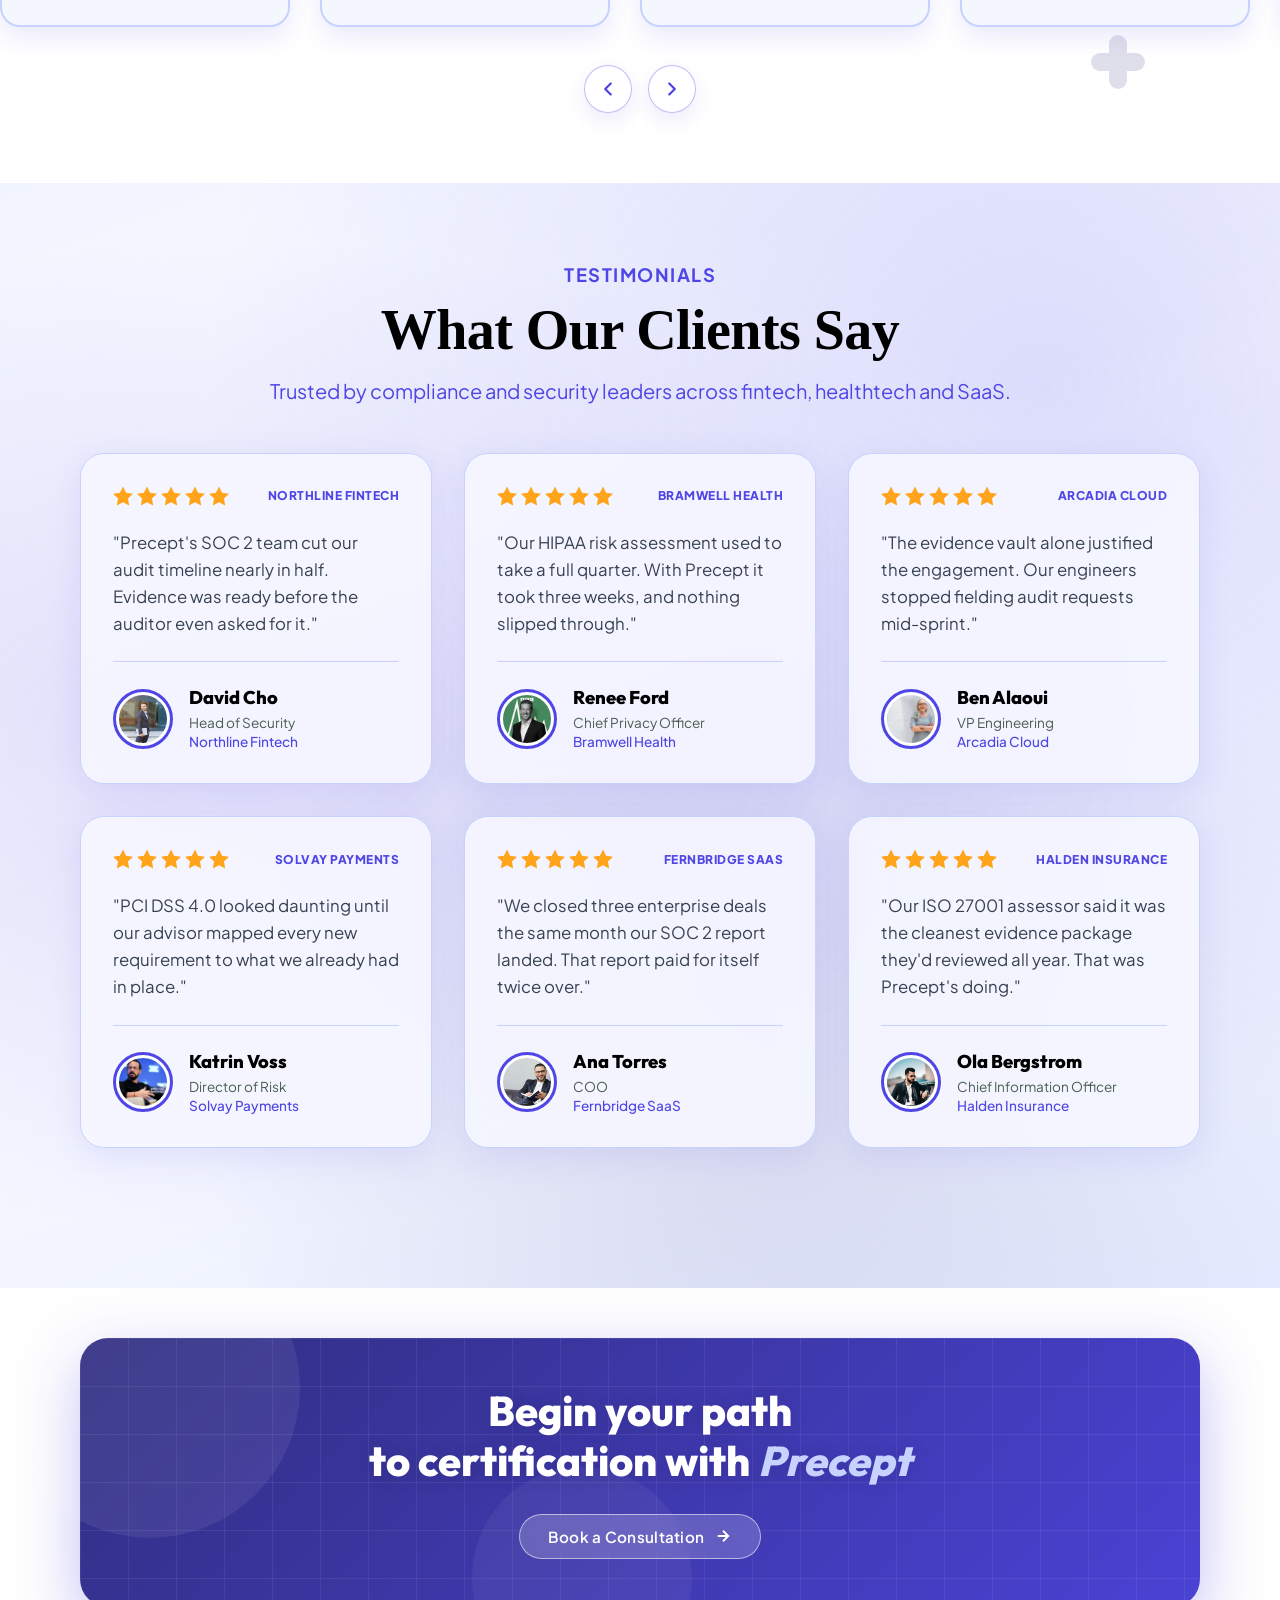
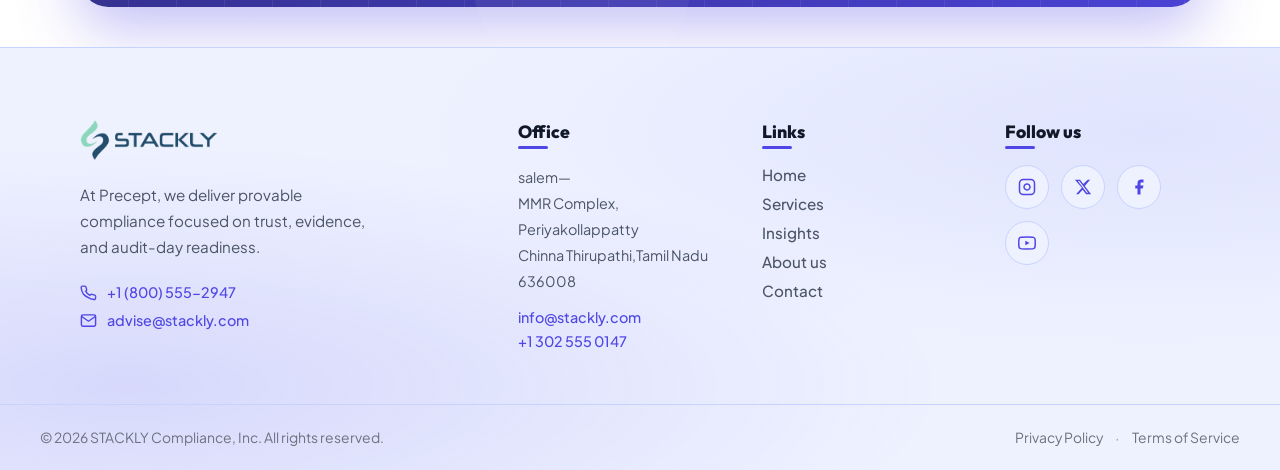
==== commit 31c52db1: "final4" ====
--- a/html/index.html
+++ b/html/index.html
@@ -1347,8 +1347,8 @@
                     <h4 class="footer-col-title">Office</h4>
                     <address class="footer-address">
                         salem—<br>
-                        212 Statute Avenue,<br>
-                        hi-tech city, 500031
+                        MMR Complex, Periyakollappatty<br>
+                        Chinna Thirupathi,Tamil Nadu 636008
                     </address>
                     <a href="mailto:info@precept.com" class="footer-office-link">info@stackly.com</a>
                     <a href="tel:+13025550147" class="footer-office-link">+1 302 555 0147</a>
